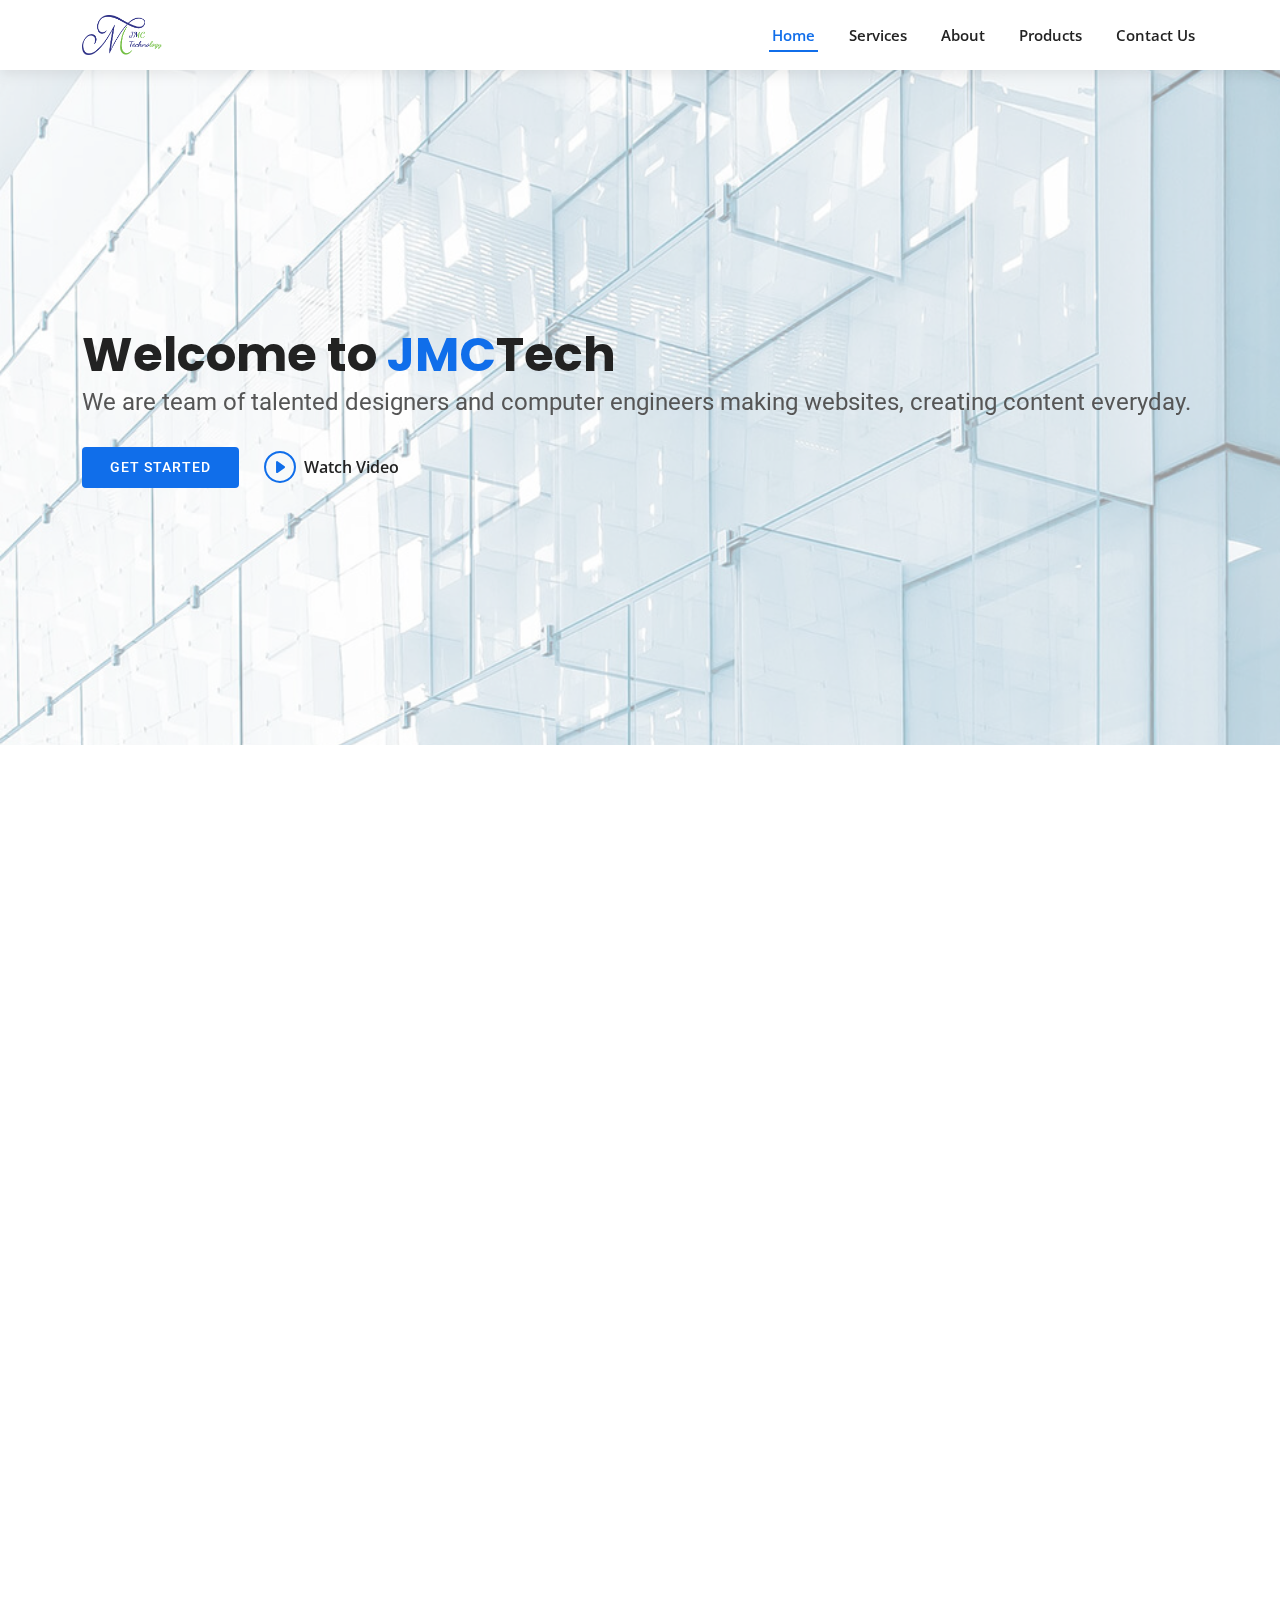
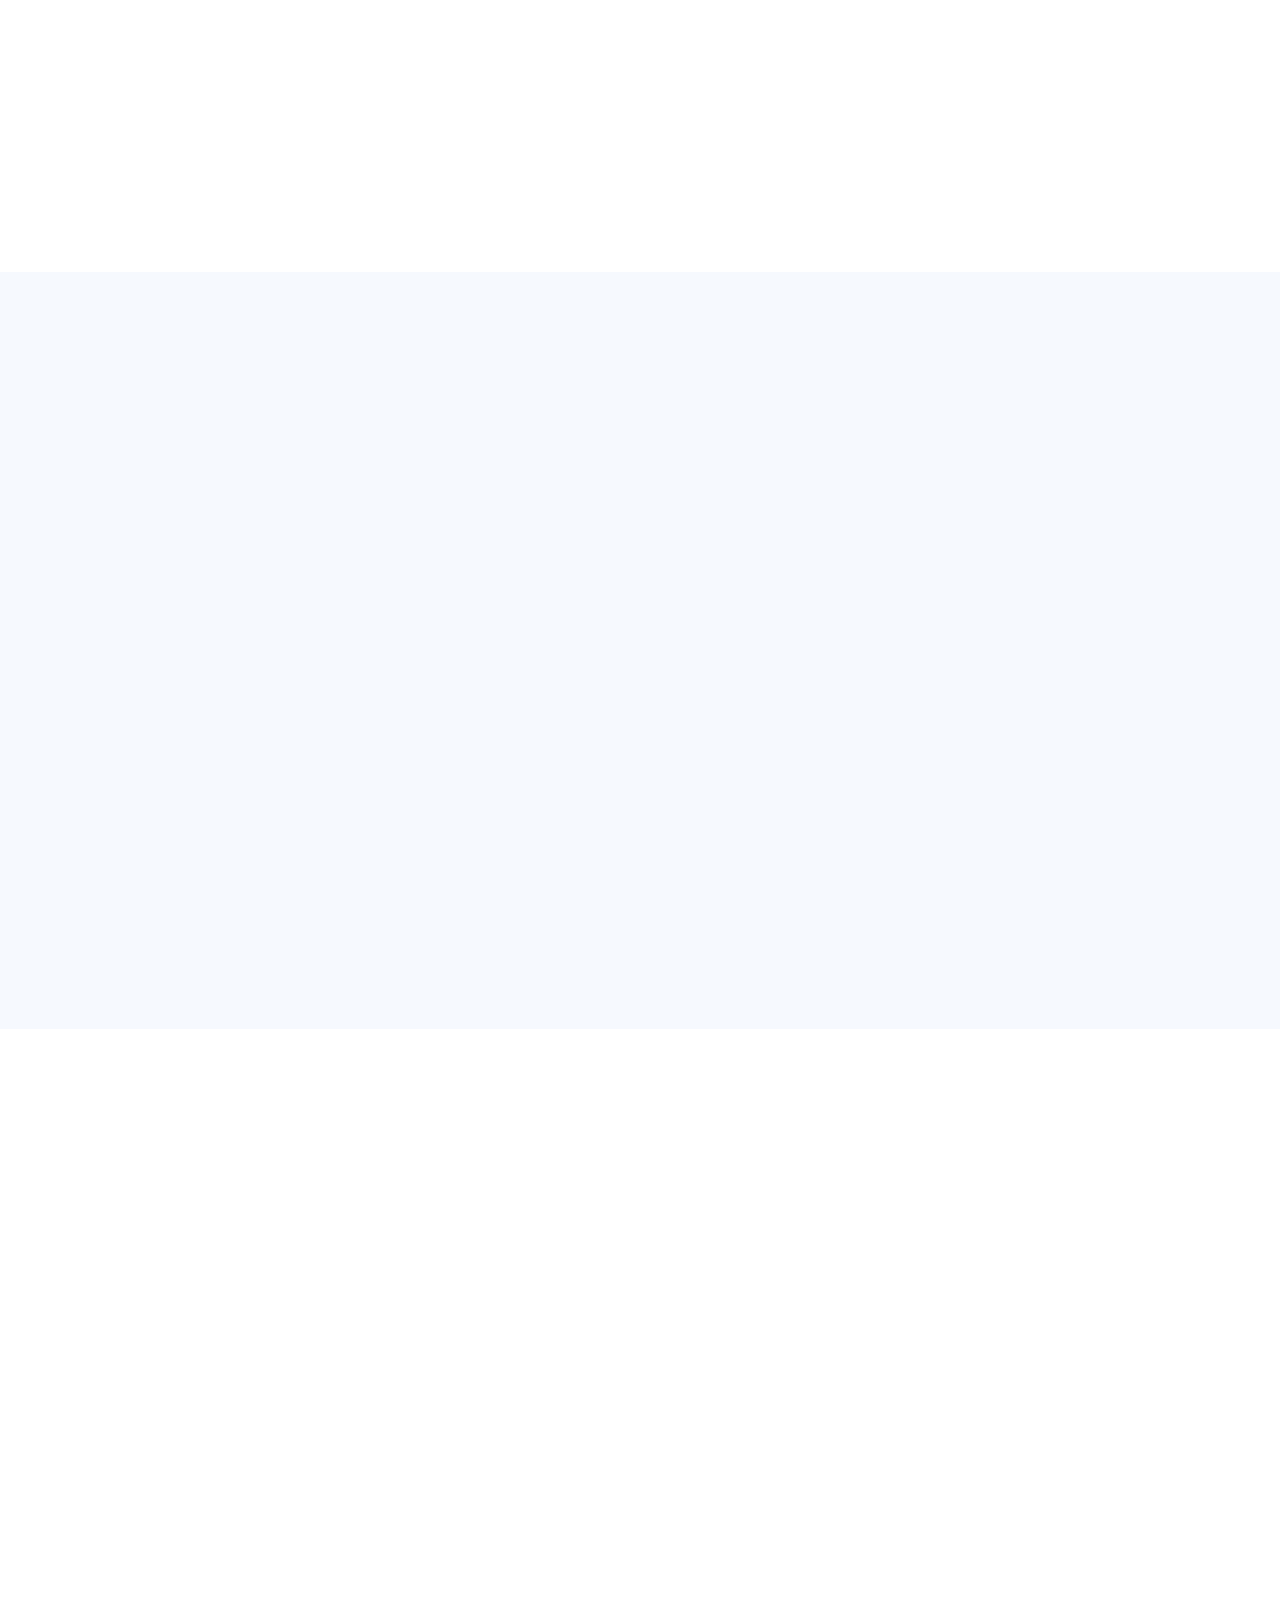
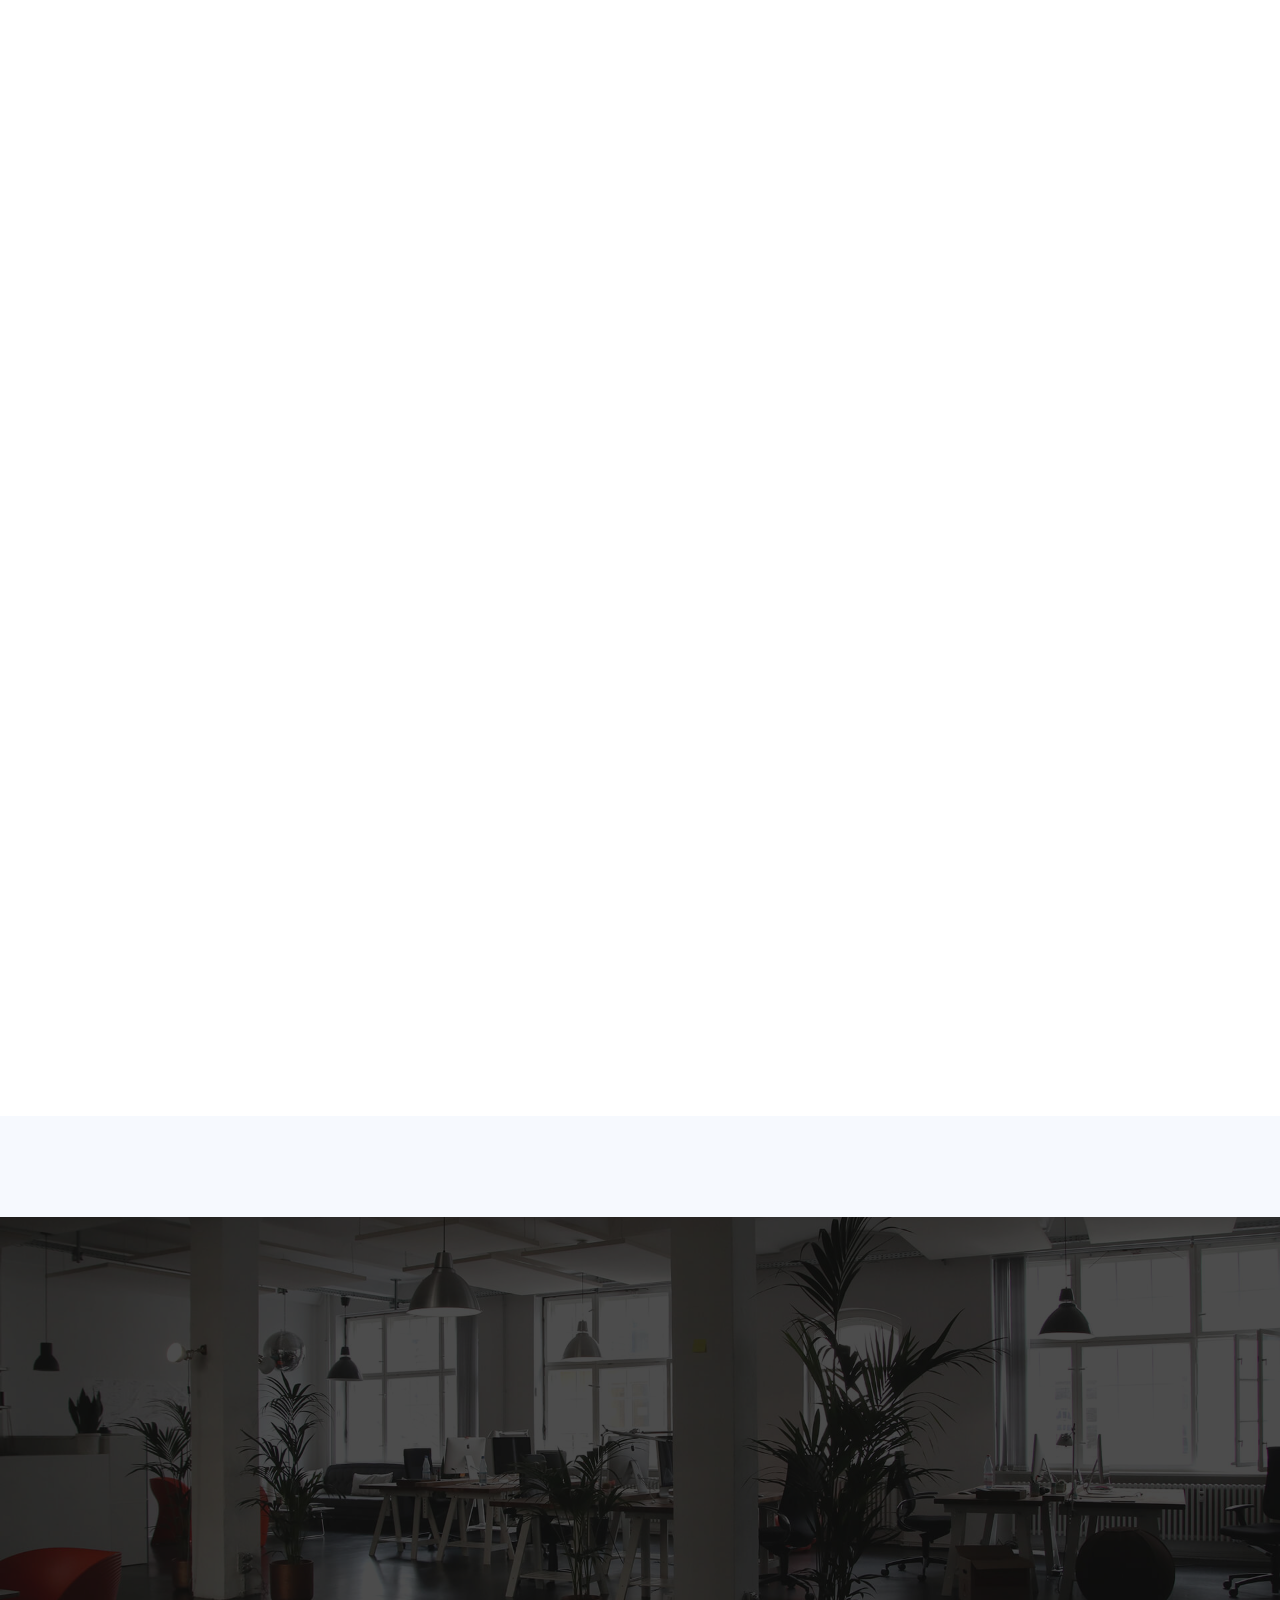
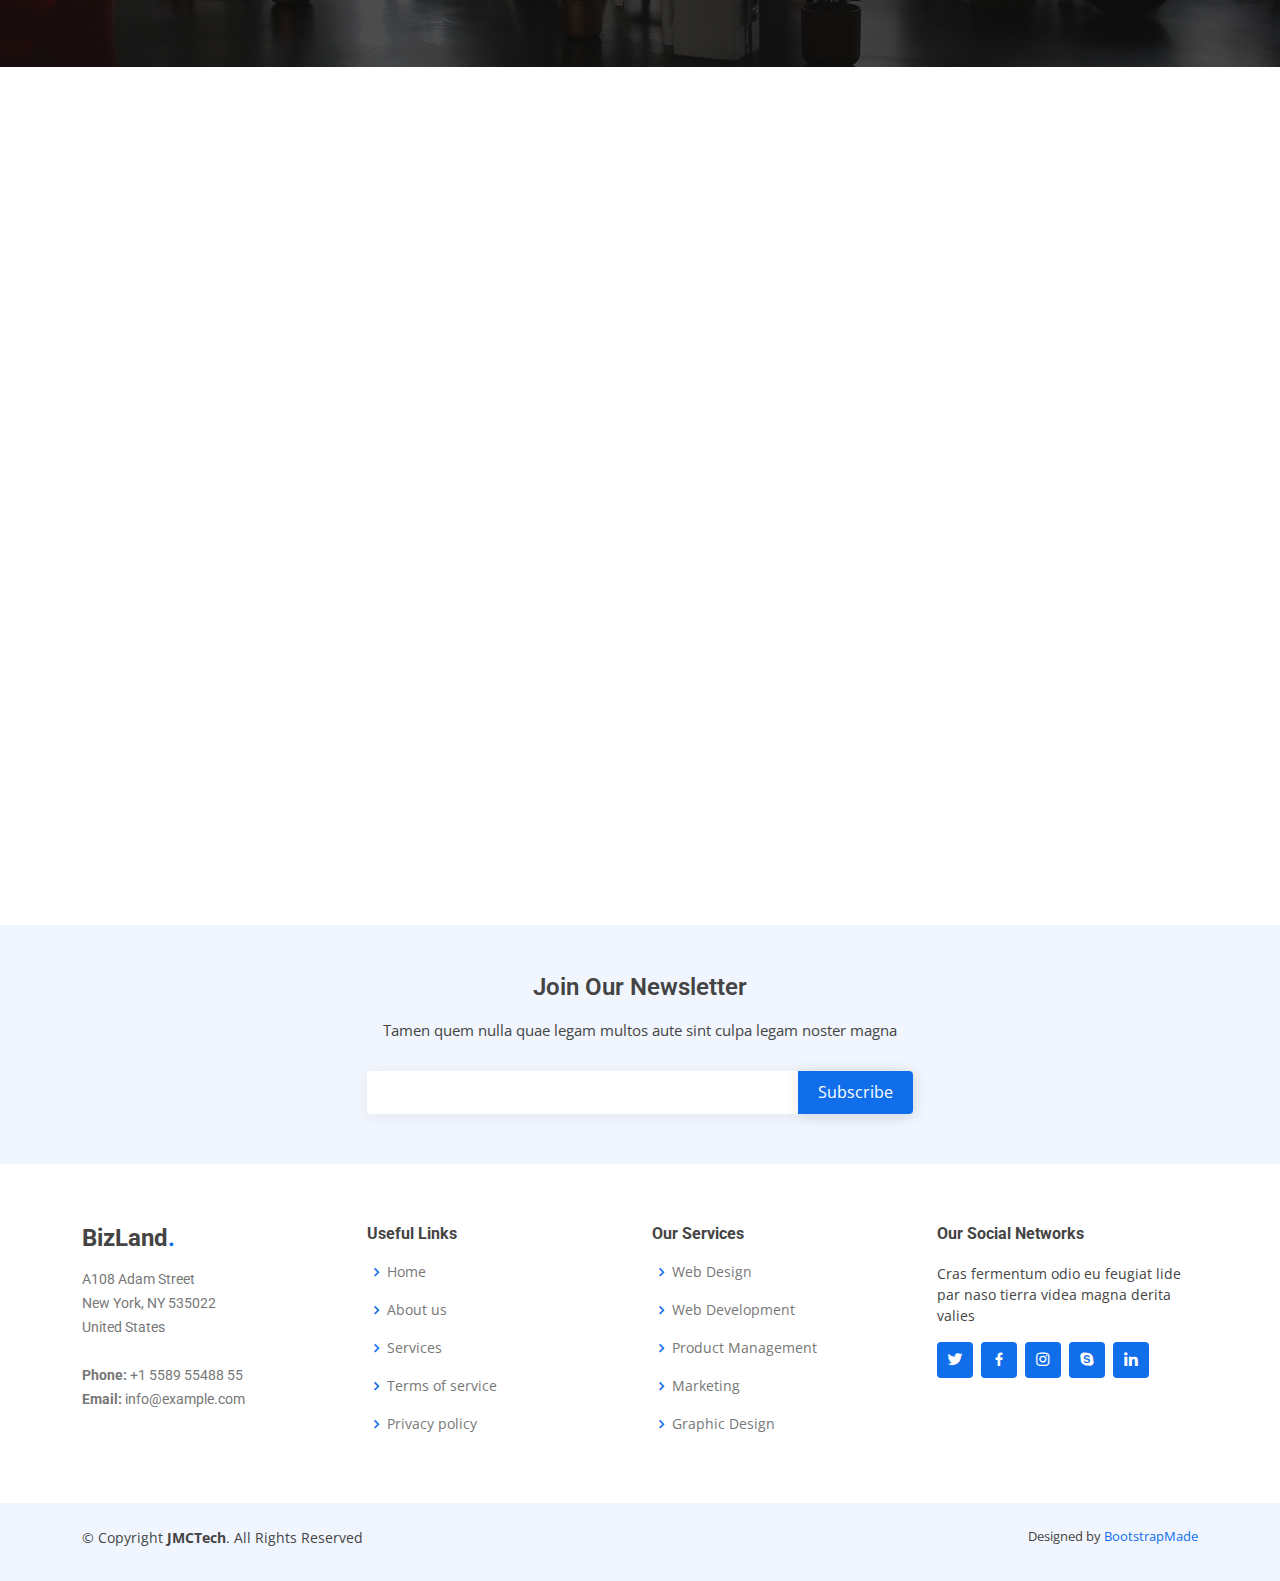
==== index.html @ 15f43266 "jmc" ====
<!DOCTYPE html>
<html lang="en">

<head>
  <meta charset="utf-8">
  <meta content="width=device-width, initial-scale=1.0" name="viewport">

  <title>JMC Technology</title>
  <meta content="" name="description">
  <meta content="" name="keywords">

  <!-- Favicons -->
  <link href="assets/img/favicon.png" rel="icon">
  <link href="assets/img/apple-touch-icon.png" rel="apple-touch-icon">

  <!-- Google Fonts -->
  <link href="https://fonts.googleapis.com/css?family=Open+Sans:300,300i,400,400i,600,600i,700,700i|Roboto:300,300i,400,400i,500,500i,600,600i,700,700i|Poppins:300,300i,400,400i,500,500i,600,600i,700,700i" rel="stylesheet">

  <!-- Vendor CSS Files -->
  <link href="assets/vendor/aos/aos.css" rel="stylesheet">
  <link href="assets/vendor/bootstrap/css/bootstrap.min.css" rel="stylesheet">
  <link href="assets/vendor/bootstrap-icons/bootstrap-icons.css" rel="stylesheet">
  <link href="assets/vendor/boxicons/css/boxicons.min.css" rel="stylesheet">
  <link href="assets/vendor/glightbox/css/glightbox.min.css" rel="stylesheet">
  <link href="assets/vendor/swiper/swiper-bundle.min.css" rel="stylesheet">

  <!-- Template Main CSS File -->
  <link href="assets/css/style.css" rel="stylesheet">

  <!-- =======================================================
  * Template Name: BizLand - v3.0.1
  * Template URL: https://bootstrapmade.com/bizland-bootstrap-business-template/
  * Author: BootstrapMade.com
  * License: https://bootstrapmade.com/license/
  ======================================================== -->
</head>

<body>

  

  <!-- ======= Header ======= -->
  <header id="header" class="d-flex align-items-center">
    <div class="container d-flex align-items-center justify-content-between">

      <h1 class="logo"><a href="index.html"><img src="JMC Technology.png" alt=""></a></h1>
      <!-- Uncomment below if you prefer to use an image logo -->
      <!-- <a href="index.html" class="logo"><img src="assets/img/logo.png" alt=""></a>-->

      <nav id="navbar" class="navbar">
        <ul>
          <li><a class="nav-link scrollto active" href="#hero">Home</a></li>
          <li><a class="nav-link scrollto" href="#services">Services</a></li>
          <li><a class="nav-link scrollto" href="#about">About</a></li>
          <li><a class="nav-link scrollto" href="#products">Products</a></li>
          <li><a class="nav-link scrollto" href="#contact">Contact Us</a></li>
        </ul>
        <i class="bi bi-list mobile-nav-toggle"></i>
      </nav><!-- .navbar -->

    </div>
  </header><!-- End Header -->

  <!-- ======= Hero Section ======= -->
  <section id="hero" class="d-flex align-items-center">
    <div class="container" data-aos="zoom-out" data-aos-delay="100">
      <h1>Welcome to <span>JMC</span>Tech</h1>
      <h2>We are team of talented designers and computer engineers making websites, creating content everyday.</h2>
      <div class="d-flex">
        <a href="#about" class="btn-get-started scrollto">Get Started</a>
        <a href="https://www.youtube.com/watch?v=jDDaplaOz7Q" class="glightbox btn-watch-video"><i class="bi bi-play-circle"></i><span>Watch Video</span></a>
      </div>
    </div>
  </section><!-- End Hero -->

  <main id="main">

    <section id="services" class="services">
      <div class="container" data-aos="fade-up">
        <div class="section-title">
          <h2>Services</h2>
          <h3>Check our <span>Services</span></h3>
          
        </div>

        <div class="row">
          <div data-bs-toggle="modal"  data-bs-target="#webdev" class=" col-lg-4 col-md-6 d-flex align-items-stretch" data-aos="zoom-in" data-aos-delay="100">
            <div class="icon-box">
              <div class="icon"><i class="bx bxl-dribbble"></i></div>
              <h4><a href=""> Web Development </a></h4>
              <p>A website can serve many needs. Whether to share emotions or sell products, a website can be useful...</p>
            </div>
          </div>

         
          
          <!-- Modal -->
         

          <div data-bs-toggle="modal" data-bs-target="#uiux"class="col-lg-4 col-md-6 d-flex align-items-stretch mt-4 mt-md-0" data-aos="zoom-in" data-aos-delay="200">
            <div class="icon-box">
              <div class="icon"><i class="bx bx-file"></i></div>
              <h4> UI/UX  </h4>
              <p> The "UI" in UI layout stands for "user interface." The interface is the graphical format of an application...</p>
            </div>
          </div>
           <!-- Modal -->


          <div data-bs-toggle="modal" data-bs-target="#contentcreation" class="col-lg-4 col-md-6 d-flex align-items-stretch mt-4 mt-lg-0" data-aos="zoom-in" data-aos-delay="300">
            <div class="icon-box">
              <div class="icon"><i class="bx bx-tachometer"></i></div>
              <h4>Content Creation</h4>
              <p> Material development is the procedure of recognizing a new subject you want to write about, deciding which create you desire the web content to take, formalizing your method (key phrase or otherwise), and afterward in fact producing it...</p>
            </div>
          </div>
           <!-- Modal -->
         

          <div data-bs-toggle="modal" data-bs-target="#possystem" class="col-lg-4 col-md-6 d-flex align-items-stretch mt-4" data-aos="zoom-in" data-aos-delay="100">
            <div class="icon-box">
              <div class="icon"><i class="bx bx-world"></i></div>
              <h4>  Pos System</h4>
              <p>   Factor of sale (POS), a crucial item of a point of acquisition, describes the area where a consumer executes the payment for items or services and also where sales tax obligations may come to be payable. It can be in a physical shop, where POS terminals...</p>
            </div>
          </div>
          

          <div data-bs-toggle="modal" data-bs-target="#digitalmarketing" class="col-lg-4 col-md-6 d-flex align-items-stretch mt-4" data-aos="zoom-in" data-aos-delay="200">
            <div class="icon-box">
              <div class="icon"><i class="bx bx-slideshow"></i></div>
              <h4> Digital Marketing</h4>
              <p>Quis consequatur saepe eligendi voluptatem consequatur dolor consequuntur</p>
            </div>
          </div>
         
          

          <div data-bs-toggle="modal" data-bs-target="#seo" class="col-lg-4 col-md-6 d-flex align-items-stretch mt-4" data-aos="zoom-in" data-aos-delay="300">
            <div class="icon-box">
              <div class="icon"><i class="bx bx-arch"></i></div>
              <h4>Web Design</h4>
              <p> A website can serve many needs. Whether to share emotions or sell products, a website can be useful...</p>
            </div>
          </div>

         

        </div>

      </div>
    </section><!-- End Services Section -->


    <!-- ======= About Section ======= -->
    <section id="about" class="about section-bg">

      <div class="container" data-aos="fade-up">

        <div class="section-title">
          <h2>About</h2>
          <h3>Find Out More <span>About Us</span></h3>
      
        </div>

        <div class="row">
          <div class="col-lg-6" data-aos="fade-right" data-aos-delay="100">
            <img src="assets/img/about.jpg" class="img-fluid" alt="">
          </div>
          <div class="col-lg-6 pt-4 pt-lg-0 content d-flex flex-column justify-content-center" data-aos="fade-up" data-aos-delay="100">
            <h3>Mission</h3>
            <p class="font-italic">
              To be the leader in IT sector globally. And Helps To make a great digital Bangladesh
            </p>
            <ul>
              <li>
                <i class="bx bx-store-alt"></i>
                <div>
                  <h5>Ullamco laboris nisi ut aliquip consequat</h5>
                  <p>Magni facilis facilis repellendus cum excepturi quaerat praesentium libre trade</p>
                </div>
              </li>
              <li>
                <i class="bx bx-images"></i>
                <div>
                  <h5>Magnam soluta odio exercitationem reprehenderi</h5>
                  <p>Quo totam dolorum at pariatur aut distinctio dolorum laudantium illo direna pasata redi</p>
                </div>
              </li>
            </ul>
            <p>
              Ullamco laboris nisi ut aliquip ex ea commodo consequat. Duis aute irure dolor in reprehenderit in voluptate
              velit esse cillum dolore eu fugiat nulla pariatur. Excepteur sint occaecat cupidatat non proident, sunt in
              culpa qui officia deserunt mollit anim id est laborum
            </p>
          </div>
        </div>

      </div>
    </section><!-- End About Section -->

    <!-- ======= Skills Section ======= -->


    <section id="products" class="services">
      <div class="container" data-aos="fade-up">
        <div class="section-title">
          <h2>Services</h2>
          <h3>Check our <span>Products</span></h3>
          
        </div>

        <div class="row">
          <div data-bs-toggle="modal"  data-bs-target="#webdev" class=" col-lg-4 col-md-6 d-flex align-items-stretch" data-aos="zoom-in" data-aos-delay="100">
            <div class="icon-box">
              <div class="icon"><i class="bx bxl-dribbble"></i></div>
              <h4><a href=""> Web Development </a></h4>
              <p>A website can serve many needs. Whether to share emotions or sell products, a website can be useful...</p>
            </div>
          </div>

         
          
          <!-- Modal -->
         

          <div data-bs-toggle="modal" data-bs-target="#uiux"class="col-lg-4 col-md-6 d-flex align-items-stretch mt-4 mt-md-0" data-aos="zoom-in" data-aos-delay="200">
            <div class="icon-box">
              <div class="icon"><i class="bx bx-file"></i></div>
              <h4> UI/UX  </h4>
              <p> The "UI" in UI layout stands for "user interface." The interface is the graphical format of an application...</p>
            </div>
          </div>
           <!-- Modal -->


          <div data-bs-toggle="modal" data-bs-target="#contentcreation" class="col-lg-4 col-md-6 d-flex align-items-stretch mt-4 mt-lg-0" data-aos="zoom-in" data-aos-delay="300">
            <div class="icon-box">
              <div class="icon"><i class="bx bx-tachometer"></i></div>
              <h4>Content Creation</h4>
              <p> Material development is the procedure of recognizing a new subject you want to write about, deciding which create you desire the web content to take, formalizing your method (key phrase or otherwise), and afterward in fact producing it...</p>
            </div>
          </div>
           <!-- Modal -->
         

          <div data-bs-toggle="modal" data-bs-target="#possystem" class="col-lg-4 col-md-6 d-flex align-items-stretch mt-4" data-aos="zoom-in" data-aos-delay="100">
            <div class="icon-box">
              <div class="icon"><i class="bx bx-world"></i></div>
              <h4>  Pos System</h4>
              <p>   Factor of sale (POS), a crucial item of a point of acquisition, describes the area where a consumer executes the payment for items or services and also where sales tax obligations may come to be payable. It can be in a physical shop, where POS terminals...</p>
            </div>
          </div>
          

          <div data-bs-toggle="modal" data-bs-target="#digitalmarketing" class="col-lg-4 col-md-6 d-flex align-items-stretch mt-4" data-aos="zoom-in" data-aos-delay="200">
            <div class="icon-box">
              <div class="icon"><i class="bx bx-slideshow"></i></div>
              <h4> Digital Marketing</h4>
              <p>Quis consequatur saepe eligendi voluptatem consequatur dolor consequuntur</p>
            </div>
          </div>
         
          

          <div data-bs-toggle="modal" data-bs-target="#seo" class="col-lg-4 col-md-6 d-flex align-items-stretch mt-4" data-aos="zoom-in" data-aos-delay="300">
            <div class="icon-box">
              <div class="icon"><i class="bx bx-arch"></i></div>
              <h4>Web Design</h4>
              <p> A website can serve many needs. Whether to share emotions or sell products, a website can be useful...</p>
            </div>
          </div>

         

        </div>

      </div>
    </section><!-- End Services Section -->
    <section id="skills" class="skills">
      <div class="container" data-aos="fade-up">

        <div class="row skills-content">

          <div class="col-lg-6">
           
            <div class="progress">
              <span class="skill">Web Development  <i class="val">100%</i></span>
              <div class="progress-bar-wrap">
                <div class="progress-bar" role="progressbar" aria-valuenow="100" aria-valuemin="0" aria-valuemax="100"></div>
              </div>
            </div>

            <div class="progress">
              <span class="skill">UI/UX <i class="val">90%</i></span>
              <div class="progress-bar-wrap">
                <div class="progress-bar" role="progressbar" aria-valuenow="90" aria-valuemin="0" aria-valuemax="100"></div>
              </div>
            </div>

            <div class="progress">
              <span class="skill">Content Creation <i class="val">75%</i></span>
              <div class="progress-bar-wrap">
                <div class="progress-bar" role="progressbar" aria-valuenow="75" aria-valuemin="0" aria-valuemax="100"></div>
              </div>
            </div>

          </div>

          <div class="col-lg-6">

            <div class="progress">
              <span class="skill">Pos System <i class="val">80%</i></span>
              <div class="progress-bar-wrap">
                <div class="progress-bar" role="progressbar" aria-valuenow="80" aria-valuemin="0" aria-valuemax="100"></div>
              </div>
            </div>

            <div class="progress">
              <span class="skill">Digital Marketing<i class="val">90%</i></span>
              <div class="progress-bar-wrap">
                <div class="progress-bar" role="progressbar" aria-valuenow="90" aria-valuemin="0" aria-valuemax="100"></div>
              </div>
            </div>

            <div class="progress">
              <span class="skill">Web Design <i class="val">82%</i></span>
              <div class="progress-bar-wrap">
                <div class="progress-bar" role="progressbar" aria-valuenow="82" aria-valuemin="0" aria-valuemax="100"></div>
              </div>
            </div>

          </div>

        </div>

      </div>
    </section><!-- End Skills Section -->

    <!-- ======= Counts Section ======= -->
    <section id="counts" class="counts">
      <div class="container" data-aos="fade-up">

        <div class="row">

          <div class="col-lg-3 col-md-6">
            <div class="count-box">
              <i class="bi bi-emoji-smile"></i>
              <span data-purecounter-start="0" data-purecounter-end="232" data-purecounter-duration="1" class="purecounter"></span>
              <p>Happy Clients</p>
            </div>
          </div>

          <div class="col-lg-3 col-md-6 mt-5 mt-md-0">
            <div class="count-box">
              <i class="bi bi-journal-richtext"></i>
              <span data-purecounter-start="0" data-purecounter-end="521" data-purecounter-duration="1" class="purecounter"></span>
              <p>Projects</p>
            </div>
          </div>

          <div class="col-lg-3 col-md-6 mt-5 mt-lg-0">
            <div class="count-box">
              <i class="bi bi-headset"></i>
              <span data-purecounter-start="0" data-purecounter-end="1463" data-purecounter-duration="1" class="purecounter"></span>
              <p>Hours Of Support</p>
            </div>
          </div>

          <div class="col-lg-3 col-md-6 mt-5 mt-lg-0">
            <div class="count-box">
              <i class="bi bi-people"></i>
              <span data-purecounter-start="0" data-purecounter-end="15" data-purecounter-duration="1" class="purecounter"></span>
              <p>Hard Workers</p>
            </div>
          </div>

        </div>

      </div>
    </section><!-- End Counts Section -->

    <!-- ======= Clients Section ======= -->
    <section id="clients" class="clients section-bg">
      <div class="container" data-aos="zoom-in">

        <div class="row">

          <div class="col-lg-2 col-md-4 col-6 d-flex align-items-center justify-content-center">
            <img src="assets/img/clients/client-1.png" class="img-fluid" alt="">
          </div>

          <div class="col-lg-2 col-md-4 col-6 d-flex align-items-center justify-content-center">
            <img src="assets/img/clients/client-2.png" class="img-fluid" alt="">
          </div>

          <div class="col-lg-2 col-md-4 col-6 d-flex align-items-center justify-content-center">
            <img src="assets/img/clients/client-3.png" class="img-fluid" alt="">
          </div>

          <div class="col-lg-2 col-md-4 col-6 d-flex align-items-center justify-content-center">
            <img src="assets/img/clients/client-4.png" class="img-fluid" alt="">
          </div>

          <div class="col-lg-2 col-md-4 col-6 d-flex align-items-center justify-content-center">
            <img src="assets/img/clients/client-5.png" class="img-fluid" alt="">
          </div>

          <div class="col-lg-2 col-md-4 col-6 d-flex align-items-center justify-content-center">
            <img src="assets/img/clients/client-6.png" class="img-fluid" alt="">
          </div>

        </div>

      </div>
    </section><!-- End Clients Section -->

    <!-- ======= Services Section ======= -->


    <!-- ======= Testimonials Section ======= -->
    <section id="testimonials" class="testimonials">
      <div class="container" data-aos="zoom-in">

        <div class="testimonials-slider swiper-container" data-aos="fade-up" data-aos-delay="100">
          <div class="swiper-wrapper">

            <div class="swiper-slide">
              <div class="testimonial-item">
                <img src="assets/img/testimonials/testimonials-1.jpg" class="testimonial-img" alt="">
                <h3>Saul Goodman</h3>
                <h4>Ceo &amp; Founder</h4>
                <p>
                  <i class="bx bxs-quote-alt-left quote-icon-left"></i>
                  Proin iaculis purus consequat sem cure digni ssim donec porttitora entum suscipit rhoncus. Accusantium quam, ultricies eget id, aliquam eget nibh et. Maecen aliquam, risus at semper.
                  <i class="bx bxs-quote-alt-right quote-icon-right"></i>
                </p>
              </div>
            </div><!-- End testimonial item -->

            <div class="swiper-slide">
              <div class="testimonial-item">
                <img src="assets/img/testimonials/testimonials-2.jpg" class="testimonial-img" alt="">
                <h3>Sara Wilsson</h3>
                <h4>Designer</h4>
                <p>
                  <i class="bx bxs-quote-alt-left quote-icon-left"></i>
                  Export tempor illum tamen malis malis eram quae irure esse labore quem cillum quid cillum eram malis quorum velit fore eram velit sunt aliqua noster fugiat irure amet legam anim culpa.
                  <i class="bx bxs-quote-alt-right quote-icon-right"></i>
                </p>
              </div>
            </div><!-- End testimonial item -->

            <div class="swiper-slide">
              <div class="testimonial-item">
                <img src="assets/img/testimonials/testimonials-3.jpg" class="testimonial-img" alt="">
                <h3>Jena Karlis</h3>
                <h4>Store Owner</h4>
                <p>
                  <i class="bx bxs-quote-alt-left quote-icon-left"></i>
                  Enim nisi quem export duis labore cillum quae magna enim sint quorum nulla quem veniam duis minim tempor labore quem eram duis noster aute amet eram fore quis sint minim.
                  <i class="bx bxs-quote-alt-right quote-icon-right"></i>
                </p>
              </div>
            </div><!-- End testimonial item -->

            <div class="swiper-slide">
              <div class="testimonial-item">
                <img src="assets/img/testimonials/testimonials-4.jpg" class="testimonial-img" alt="">
                <h3>Matt Brandon</h3>
                <h4>Freelancer</h4>
                <p>
                  <i class="bx bxs-quote-alt-left quote-icon-left"></i>
                  Fugiat enim eram quae cillum dolore dolor amet nulla culpa multos export minim fugiat minim velit minim dolor enim duis veniam ipsum anim magna sunt elit fore quem dolore labore illum veniam.
                  <i class="bx bxs-quote-alt-right quote-icon-right"></i>
                </p>
              </div>
            </div><!-- End testimonial item -->

            <div class="swiper-slide">
              <div class="testimonial-item">
                <img src="assets/img/testimonials/testimonials-5.jpg" class="testimonial-img" alt="">
                <h3>John Larson</h3>
                <h4>Entrepreneur</h4>
                <p>
                  <i class="bx bxs-quote-alt-left quote-icon-left"></i>
                  Quis quorum aliqua sint quem legam fore sunt eram irure aliqua veniam tempor noster veniam enim culpa labore duis sunt culpa nulla illum cillum fugiat legam esse veniam culpa fore nisi cillum quid.
                  <i class="bx bxs-quote-alt-right quote-icon-right"></i>
                </p>
              </div>
            </div><!-- End testimonial item -->

          </div>
          <div class="swiper-pagination"></div>
        </div>

      </div>
    </section><!-- End Testimonials Section -->
<!-- ======= Contact Section ======= -->
    <section id="contact" class="contact">
      <div class="container" data-aos="fade-up">

        <div class="section-title">
          <h2>Contact</h2>
          <h3><span>Contact Us</span></h3>
          <p>Feel free to contact us when required by using the form below.</p>
        </div>

        <div class="row" data-aos="fade-up" data-aos-delay="100">
          <div class="col-lg-6">
            <div class="info-box mb-4">
              <i class="bx bx-map"></i>
              <h3>Our Address</h3>
              <p>A108 Adam Street, New York, NY 535022</p>
            </div>
          </div>

          <div class="col-lg-3 col-md-6">
            <div class="info-box  mb-4">
              <i class="bx bx-envelope"></i>
              <h3>Email Us</h3>
              <p>contact@example.com</p>
            </div>
          </div>

          <div class="col-lg-3 col-md-6">
            <div class="info-box  mb-4">
              <i class="bx bx-phone-call"></i>
              <h3>Call Us</h3>
              <p>+1 5589 55488 55</p>
            </div>
          </div>

        </div>

        <div class="row" data-aos="fade-up" data-aos-delay="100">

          <div class="col-lg-6 ">
            <iframe class="mb-4 mb-lg-0" src="https://www.google.com/maps/embed?pb=!1m14!1m8!1m3!1d12097.433213460943!2d-74.0062269!3d40.7101282!3m2!1i1024!2i768!4f13.1!3m3!1m2!1s0x0%3A0xb89d1fe6bc499443!2sDowntown+Conference+Center!5e0!3m2!1smk!2sbg!4v1539943755621" frameborder="0" style="border:0; width: 100%; height: 384px;" allowfullscreen></iframe>
          </div>

          <div class="col-lg-6">
            <form action="forms/contact.php" method="post" role="form" class="php-email-form">
              <div class="row">
                <div class="col form-group">
                  <input type="text" name="name" class="form-control" id="name" placeholder="Your Name" required>
                </div>
                <div class="col form-group">
                  <input type="email" class="form-control" name="email" id="email" placeholder="Your Email" required>
                </div>
              </div>
              <div class="form-group">
                <input type="text" class="form-control" name="subject" id="subject" placeholder="Subject" required>
              </div>
              <div class="form-group">
                <textarea class="form-control" name="message" rows="5" placeholder="Message" required></textarea>
              </div>
              <div class="my-3">
                <div class="loading">Loading</div>
                <div class="error-message"></div>
                <div class="sent-message">Your message has been sent. Thank you!</div>
              </div>
              <div class="text-center"><button type="submit">Send Message</button></div>
            </form>
          </div>

        </div>

      </div>
    </section><!-- End Contact Section -->

  </main><!-- End #main -->
  <div class="modal" id="webdev" tabindex="-1" aria-labelledby="exampleModalLabel" aria-hidden="true">
    <div class="modal-dialog">
      <div class="modal-content">
        <div class="modal-header">
          <h5 class="modal-title" id="exampleModalLabel">Web Development</h5>
          <button type="button" class="btn-close" data-bs-dismiss="modal" aria-label="Close"></button>
        </div>
        <div class="modal-body">
          A website can serve many needs. Whether to share emotions or sell products, a website can be useful. There are many folks who want their own site but don't understand how to design it. This article will help you to understand the process.
Keep your page sizes to a minimum. Not all people using the Internet have a fast connection, and loading times can make visitors lose interest. If the wait is too long, your visitors may give up and leave
Use a style sheet to stay consistent. There is almost nothing more disconcerting than being sent to a page that looks at nothing like the site you were just looking at, even if it is concerning the same subject. Style sheets help with saving your formatting, so each page looks similar to the rest
Test your site to see if the major translation services work properly when translating your site. Some sites receive many international visitors, and these visitors sometimes use services like BabelFish and Google Translate to translate the text to their language. Certain web design problems, especially poor server side code, can break these services.
Incorporate a site map into your website. Site maps serve several purposes. First, they make navigation throughout your site much easier for visitors. Second, the major search engines can utilize it to index your entire site. This means your search engine optimization improves, and your website receives more exposure, giving you more profit-earning potential.
To help your website visitors find their way home on your site, always include a link to your homepage on each page of your site. Having a home page link that is visible allows your reader to easily make their way back to starting point. If you do not have a home page link then your visitors might get frustrated and leave your site altogether.
A website is essential if you plan on moving your business forward. There are many things that a site can do. If you want to design a site for yourself, use the helpful tips shared here.

        </div>
    
      </div>
    </div>
  </div>

  <div class="modal" id="seo" tabindex="-1" aria-labelledby="exampleModalLabel" aria-hidden="true">
    <div class="modal-dialog">
      <div class="modal-content">
        <div class="modal-header">
          <h5 class="modal-title" id="exampleModalLabel">Web Design</h5>
          <button type="button" class="btn-close" data-bs-dismiss="modal" aria-label="Close"></button>
        </div>
        <div class="modal-body">
          A website can serve many needs. Whether to share emotions or sell products, a website can be useful. There are many folks who want their own site but don't understand how to design it. This article will help you to understand the process.
Keep your page sizes to a minimum. Not all people using the Internet have a fast connection, and loading times can make visitors lose interest. If the wait is too long, your visitors may give up and leave
Use a style sheet to stay consistent. There is almost nothing more disconcerting than being sent to a page that looks at nothing like the site you were just looking at, even if it is concerning the same subject. Style sheets help with saving your formatting, so each page looks similar to the rest
Test your site to see if the major translation services work properly when translating your site. Some sites receive many international visitors, and these visitors sometimes use services like BabelFish and Google Translate to translate the text to their language. Certain web design problems, especially poor server side code, can break these services.
Incorporate a site map into your website. Site maps serve several purposes. First, they make navigation throughout your site much easier for visitors. Second, the major search engines can utilize it to index your entire site. This means your search engine optimization improves, and your website receives more exposure, giving you more profit-earning potential.
To help your website visitors find their way home on your site, always include a link to your homepage on each page of your site. Having a home page link that is visible allows your reader to easily make their way back to starting point. If you do not have a home page link then your visitors might get frustrated and leave your site altogether.
A website is essential if you plan on moving your business forward. There are many things that a site can do. If you want to design a site for yourself, use the helpful tips shared here.

        </div>
    
      </div>
    </div>
  </div>

  <div class="modal" id="digitalmarketing" tabindex="-1" aria-labelledby="exampleModalLabel" aria-hidden="true">
    <div class="modal-dialog">
      <div class="modal-content">
        <div class="modal-header">
          <h5 class="modal-title" id="exampleModalLabel">Digital Marketing</h5>
          <button type="button" class="btn-close" data-bs-dismiss="modal" aria-label="Close"></button>
        </div>
        <div class="modal-body">
          Internet marketing is a critical part of doing business today, so every business owner should know something about it. As you read this article, you will discover Internet marketing basics as well as what you need to know to develop strategies of your own.

          A link that shows up on all of your site's pages is called a site-wide link. Often times these will be found at the bottom of pages, and contain links such as a contact us link. If you want to guide your customers to a certain page, these sorts of links are useful. They also help visitors to navigate your site with ease.
          
          Meta Tags are an essential part of HTML code. Visitors don't see your meta tags; but search engines do and will use them to figure out what your website it about. The first meta tags that you make are the most important ones. Your tags should accurately describe the content that can be found on your site. You want to be sure to use enough meta tags, but you do not want to overdo it. Do some research on keywords to find out which ones are popular among your target audience in connection to your products or services.
          
          It is important to incorporate keywords and H tags in your website. Use H tags in article titles and short paragraphs to highlight important keywords. The text will be more visible by altering the look of the font and associated color. If you use H tags properly, it'll be much easier for search engines to browse your site and get the information they need.
          
          It is important to come up with promotional ideas that no one else has thought of. Although it is okay to use reliable SEO techniques, switching things up could help increase sales. It is difficult to predict whether a video will become the next big thing online. If you do it correctly, you can start a serious buzz about your product. These "viral" episodes normally do not last long, but you can benefit from them when they do occur. Since videos going viral is unpredictable, it's best to always keep producing new content. Post your material as often as you can to YouTube and other social media sites. Study the attributes of other videos that have millions of views, and see what they have in common.
          
          This article only focuses on a minuscule amount of the internet marketing tactics that exist today. As you integrate these ideas into your marketing strategy, add additional ideas to the mix as you encounter them.
          

        </div>
    
      </div>
    </div>
  </div>
  <div class="modal" id="possystem" tabindex="-1" aria-labelledby="exampleModalLabel" aria-hidden="true">
    <div class="modal-dialog">
      <div class="modal-content">
        <div class="modal-header">
          <h5 class="modal-title" id="exampleModalLabel">Pos System</h5>
          <button type="button" class="btn-close" data-bs-dismiss="modal" aria-label="Close"></button>
        </div>
        <div class="modal-body">
          Factor of sale (POS), a crucial item of a point of acquisition, describes the area where a consumer executes the payment for items or services and also where sales tax obligations may come to be payable. It can be in a physical shop, where POS terminals as well as systems are used to process card settlements or a virtual sales factor such as a computer or mobile digital gadget.
          Factors of sale (POSs) are an important focus for marketing professionals because consumers tend to make getting choices on high-margin product and services at these calculated locations. Typically, organizations set up POSs near shop leaves to boost the price of impulse acquisitions as consumers leave. However, varying POS locations can provide sellers much more chances to micro-market specific item groups and also affect consumers at earlier points in the sales channel.
          Digital POS software application systems simplify retail operations by automating the purchase procedure and tracking important sales data. Standard systems consist of an electronic cash register as well as software program to coordinate data accumulated from day-to-day acquisitions. Merchants can increase performance by installing a network of data-capture gadgets, including card viewers and barcode scanners.
          <li>A point of sale (POS) is a place where a client executes the repayment for items or services and also where sales taxes might end up being payable.</li>
<li>A POS deal might happen in person or online, with receipts produced either in print or electronically. Cloud-based POS systems are coming to be progressively popular among merchants.</li>
<li>POS systems are significantly interactive, specifically in the hospitality industry, and also permit clients to place orders as well as bookings as well as pay costs electronically.</li>   </div>
    
      </div>
    </div>
  </div>

  <div class="modal" id="contentcreation" tabindex="-1" aria-labelledby="exampleModalLabel" aria-hidden="true">
    <div class="modal-dialog">
      <div class="modal-content">
        <div class="modal-header">
          <h5 class="modal-title" id="exampleModalLabel">Content Creation</h5>
          <button type="button" class="btn-close" data-bs-dismiss="modal" aria-label="Close"></button>
        </div>
        <div class="modal-body">
        
          Material development is the procedure of recognizing a new subject you want to write about, deciding which create you desire the web content to take, formalizing your method (key phrase or otherwise), and afterward in fact producing it.
          In addition, many content production processes entail complete rounds of edits with other stakeholders before the web content awaits publishing.
          Because material can take numerous kinds-- article, video clip, book, Tweet, infographic, ad, among others-- the content creation process is nuanced as well as not always as straightforward as it could appear. However doing it well can genuinely affect your company. Actually, current research study shows that producing top quality instructional material makes clients 131% most likely to buy from your company.
          Developing fantastic content starts with a reputable procedure. We'll stroll you through the web content production procedure throughout, and also demonstrate just how creating fantastic material can assist your audiences and consumers discover services and also response to their issues. 
          
      </div>
    
      </div>
    </div>
  </div>          
   <div class="modal" id="uiux" tabindex="-1" aria-labelledby="exampleModalLabel" aria-hidden="true">
    <div class="modal-dialog">
      <div class="modal-content">
        <div class="modal-header">
          <h5 class="modal-title" id="exampleModalLabel">UI/UX </h5>
          <button type="button" class="btn-close" data-bs-dismiss="modal" aria-label="Close"></button>
        </div>
        <div class="modal-body">
          The "UI" in UI layout stands for "user interface." The interface is the graphical format of an application. It consists of the switches customers click, the text they read, the images, sliders, message access areas, and all the rest of the products the user engages with. This includes display layout, shifts, user interface animations, and every single micro-interaction. Any type of sort of aesthetic component, interaction, or animation should all be developed. This work is up to UI developers. They choose what the application is going to resemble. They have to choose color schemes and button forms-- the width of lines and also the typefaces utilized for message. UI developers develop the look and feel of an application's user interface. UI designers are visuals developers. They're concerned with aesthetic appeals. It depends on them to make sure the application's interface is attractive, visually-stimulating and also themed appropriately to match the function and/or individuality of the application. And also they need to see to it every single aesthetic aspect really feels united, both cosmetically, as well as in function.
          "UX" represents "user experience." A user's experience of the application is established by exactly how they connect with it. Is the experience smooth and intuitive or confusing and also confusing? Does navigating the application feel rational or does it really feel approximate? Does interacting with the application provide people the sense that they're efficiently completing the jobs they lay out to accomplish or does it seem like a struggle? User experience is figured out by how very easy or difficult it is to connect with the user interface aspects that the UI developers have created. So UX developers are additionally interested in an application's interface, as well as this is why individuals get confused about the difference between the two. But whereas UI designers are entrusted with determining just how the user interface will look, UX developers are in charge of figuring out just how the user interface operates. They figure out the framework of the user interface and the functionality. Exactly how it's organized and also how all the parts connect to one another. In short, they create just how the interface works. If it functions well as well as really feels smooth, the individual will certainly have an excellent experience. But if navigation is made complex or unintuitive, then a poor customer experience is likely. UX designers function to avoid the second situation. Designing in a vacuum cleaner results in less than suitable outcomes. There's additionally a particular quantity of iterative evaluation involved in UX design. UX developers will certainly produce wireframe making of their user interface interactions and get user feedback. They'll incorporate this right into their designs. It is essential for UX developers to have an alternative understanding of how customers prefer to engage with their applications.
        </div>
    
      </div>
    </div>
  </div>
  <!-- ======= Footer ======= -->
  <footer id="footer">

    <div class="footer-newsletter">
      <div class="container">
        <div class="row justify-content-center">
          <div class="col-lg-6">
            <h4>Join Our Newsletter</h4>
            <p>Tamen quem nulla quae legam multos aute sint culpa legam noster magna</p>
            <form action="" method="post">
              <input type="email" name="email"><input type="submit" value="Subscribe">
            </form>
          </div>
        </div>
      </div>
    </div>

    <div class="footer-top">
      <div class="container">
        <div class="row">

          <div class="col-lg-3 col-md-6 footer-contact">
            <h3>BizLand<span>.</span></h3>
            <p>
              A108 Adam Street <br>
              New York, NY 535022<br>
              United States <br><br>
              <strong>Phone:</strong> +1 5589 55488 55<br>
              <strong>Email:</strong> info@example.com<br>
            </p>
          </div>

          <div class="col-lg-3 col-md-6 footer-links">
            <h4>Useful Links</h4>
            <ul>
              <li><i class="bx bx-chevron-right"></i> <a href="#">Home</a></li>
              <li><i class="bx bx-chevron-right"></i> <a href="#">About us</a></li>
              <li><i class="bx bx-chevron-right"></i> <a href="#">Services</a></li>
              <li><i class="bx bx-chevron-right"></i> <a href="#">Terms of service</a></li>
              <li><i class="bx bx-chevron-right"></i> <a href="#">Privacy policy</a></li>
            </ul>
          </div>

          <div class="col-lg-3 col-md-6 footer-links">
            <h4>Our Services</h4>
            <ul>
              <li><i class="bx bx-chevron-right"></i> <a href="#">Web Design</a></li>
              <li><i class="bx bx-chevron-right"></i> <a href="#">Web Development</a></li>
              <li><i class="bx bx-chevron-right"></i> <a href="#">Product Management</a></li>
              <li><i class="bx bx-chevron-right"></i> <a href="#">Marketing</a></li>
              <li><i class="bx bx-chevron-right"></i> <a href="#">Graphic Design</a></li>
            </ul>
          </div>

          <div class="col-lg-3 col-md-6 footer-links">
            <h4>Our Social Networks</h4>
            <p>Cras fermentum odio eu feugiat lide par naso tierra videa magna derita valies</p>
            <div class="social-links mt-3">
              <a href="#" class="twitter"><i class="bx bxl-twitter"></i></a>
              <a href="#" class="facebook"><i class="bx bxl-facebook"></i></a>
              <a href="#" class="instagram"><i class="bx bxl-instagram"></i></a>
              <a href="#" class="google-plus"><i class="bx bxl-skype"></i></a>
              <a href="#" class="linkedin"><i class="bx bxl-linkedin"></i></a>
            </div>
          </div>

        </div>
      </div>
    </div>

    <div class="container py-4">
      <div class="copyright">
        &copy; Copyright <strong><span>JMC</span>Tech</strong>. All Rights Reserved
      </div>
      <div class="credits">
        <!-- All the links in the footer should remain intact. -->
        <!-- You can delete the links only if you purchased the pro version. -->
        <!-- Licensing information: https://bootstrapmade.com/license/ -->
        <!-- Purchase the pro version with working PHP/AJAX contact form: https://bootstrapmade.com/bizland-bootstrap-business-template/ -->
        Designed by <a href="https://bootstrapmade.com/">BootstrapMade</a>
      </div>
    </div>
  </footer><!-- End Footer -->

  <div id="preloader"></div>
  <a href="#" class="back-to-top d-flex align-items-center justify-content-center"><i class="bi bi-arrow-up-short"></i></a>

  <!-- Vendor JS Files -->
  <script src="assets/vendor/aos/aos.js"></script>
  <script src="assets/vendor/bootstrap/js/bootstrap.bundle.min.js"></script>
  <script src="assets/vendor/glightbox/js/glightbox.min.js"></script>
  <script src="assets/vendor/isotope-layout/isotope.pkgd.min.js"></script>
  <script src="assets/vendor/php-email-form/validate.js"></script>
  <script src="assets/vendor/purecounter/purecounter.js"></script>
  <script src="assets/vendor/swiper/swiper-bundle.min.js"></script>
  <script src="assets/vendor/waypoints/noframework.waypoints.js"></script>

  <!-- Template Main JS File -->
  <script src="assets/js/main.js"></script>

</body>

</html>
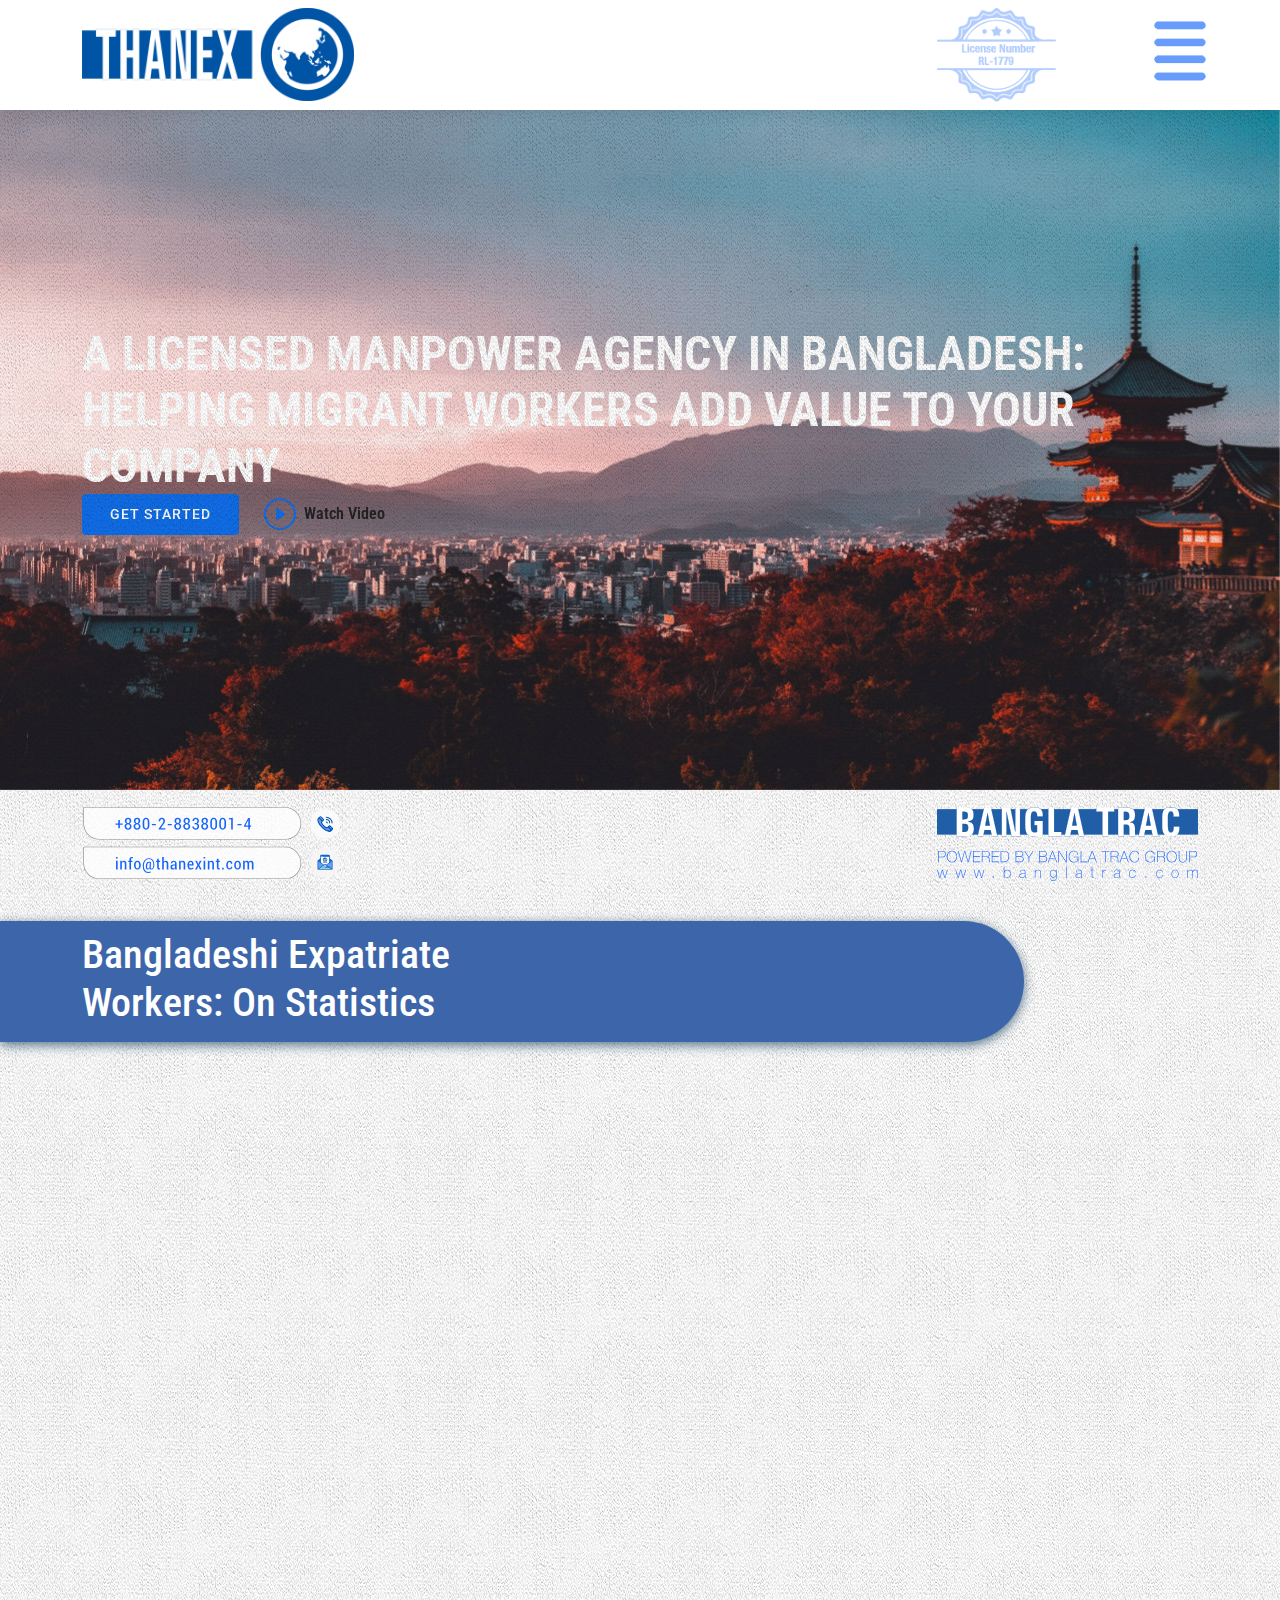
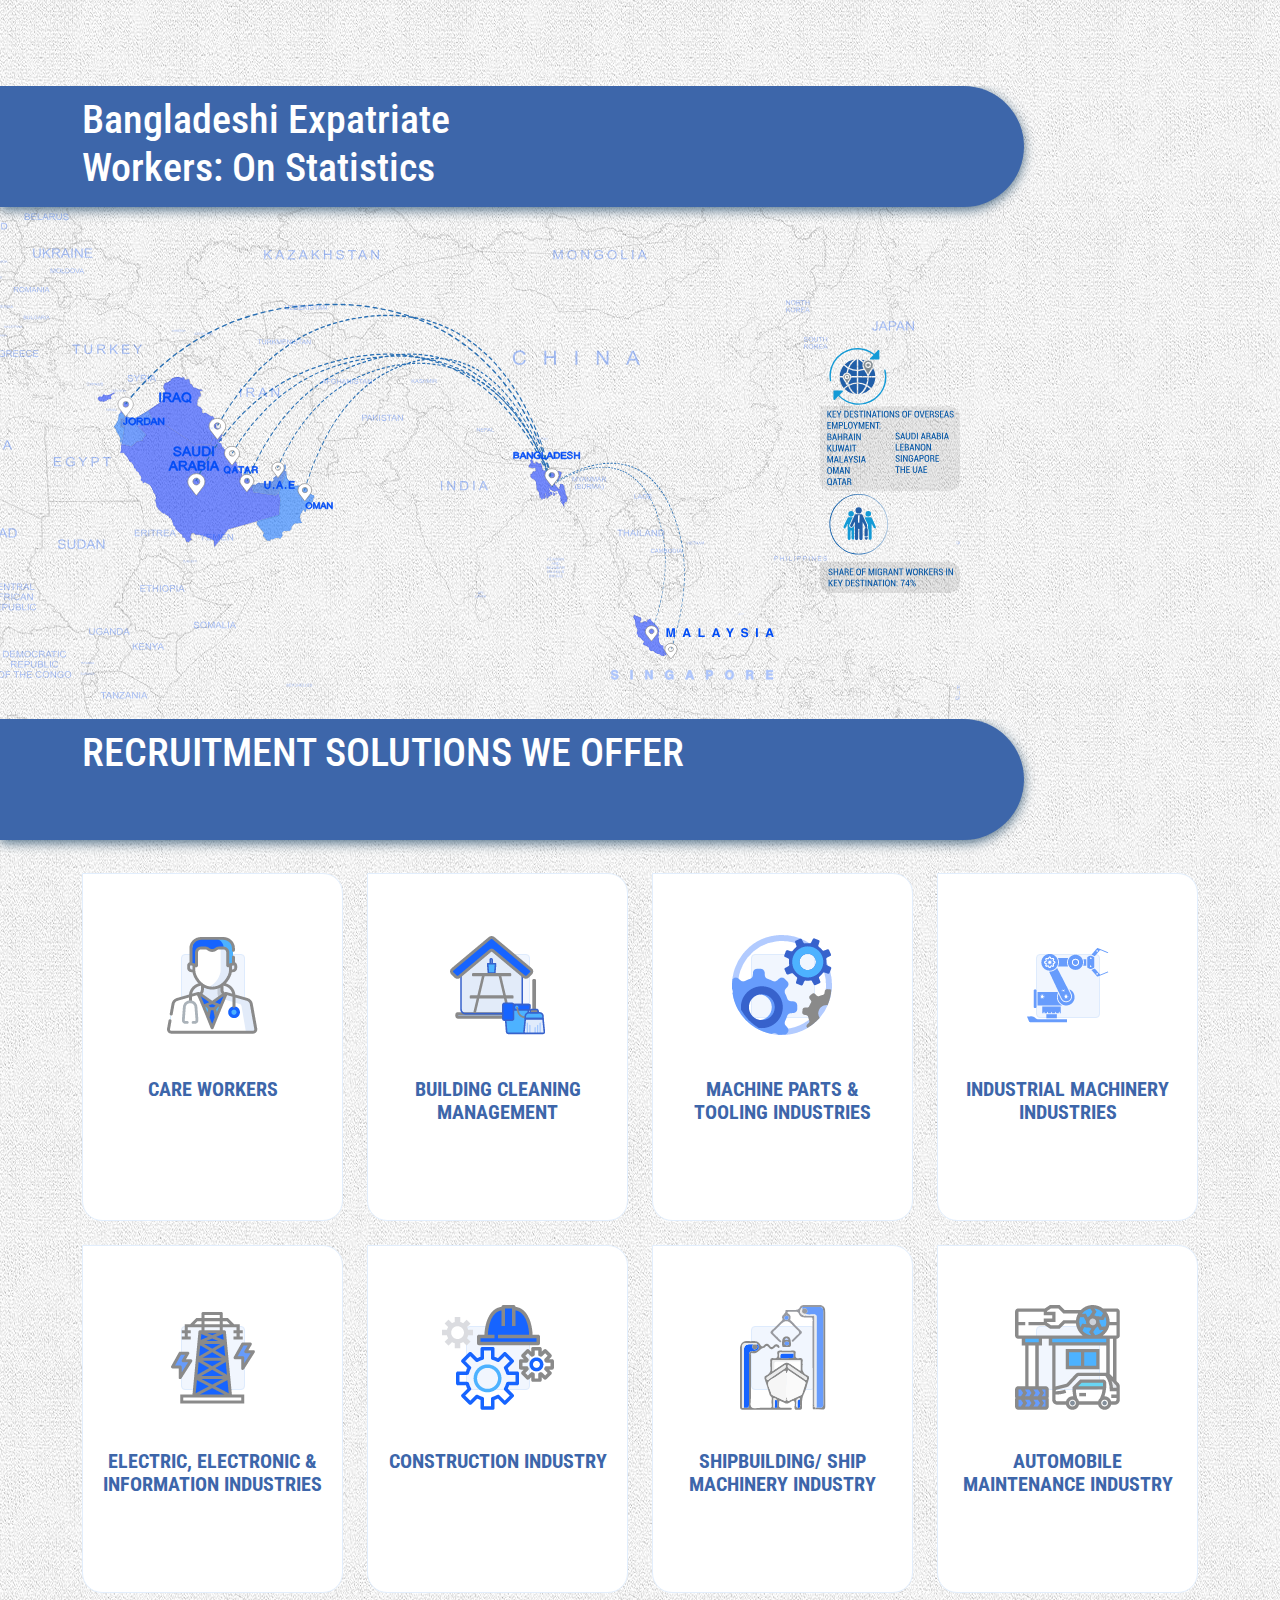
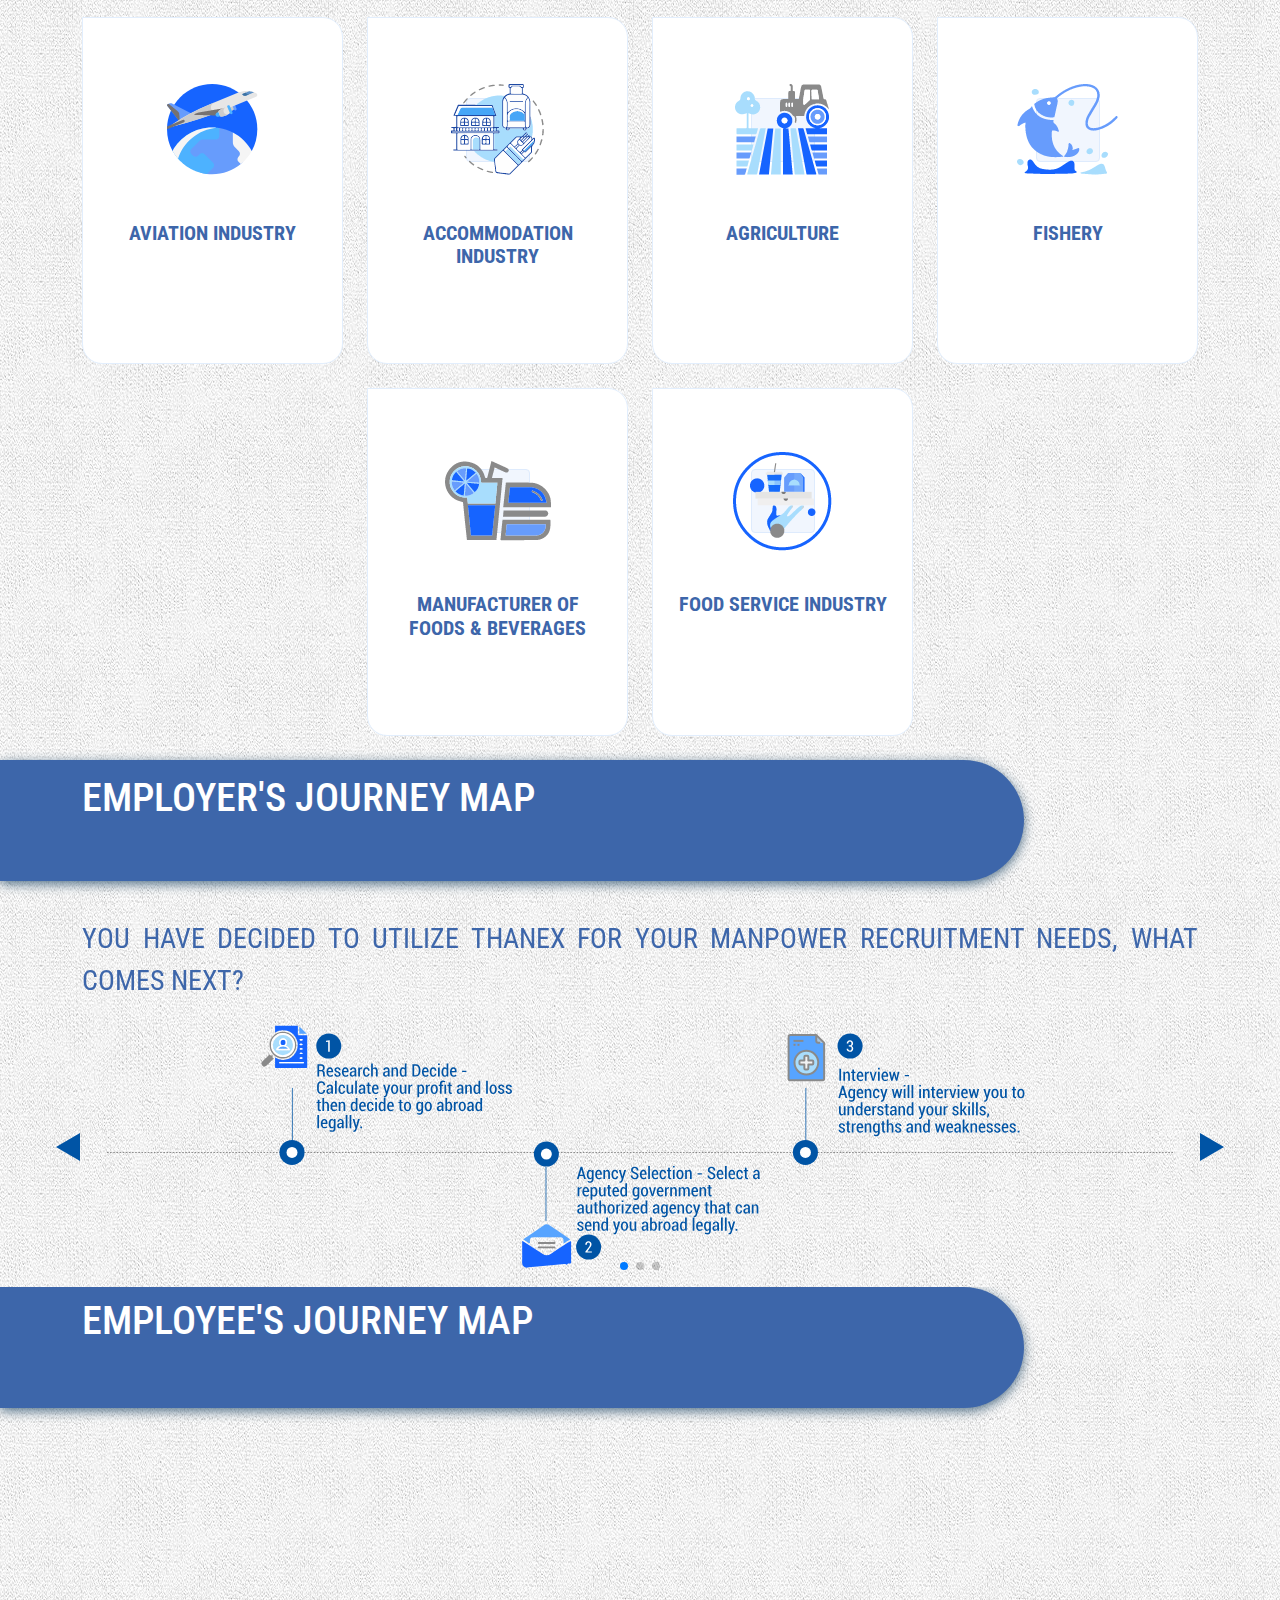
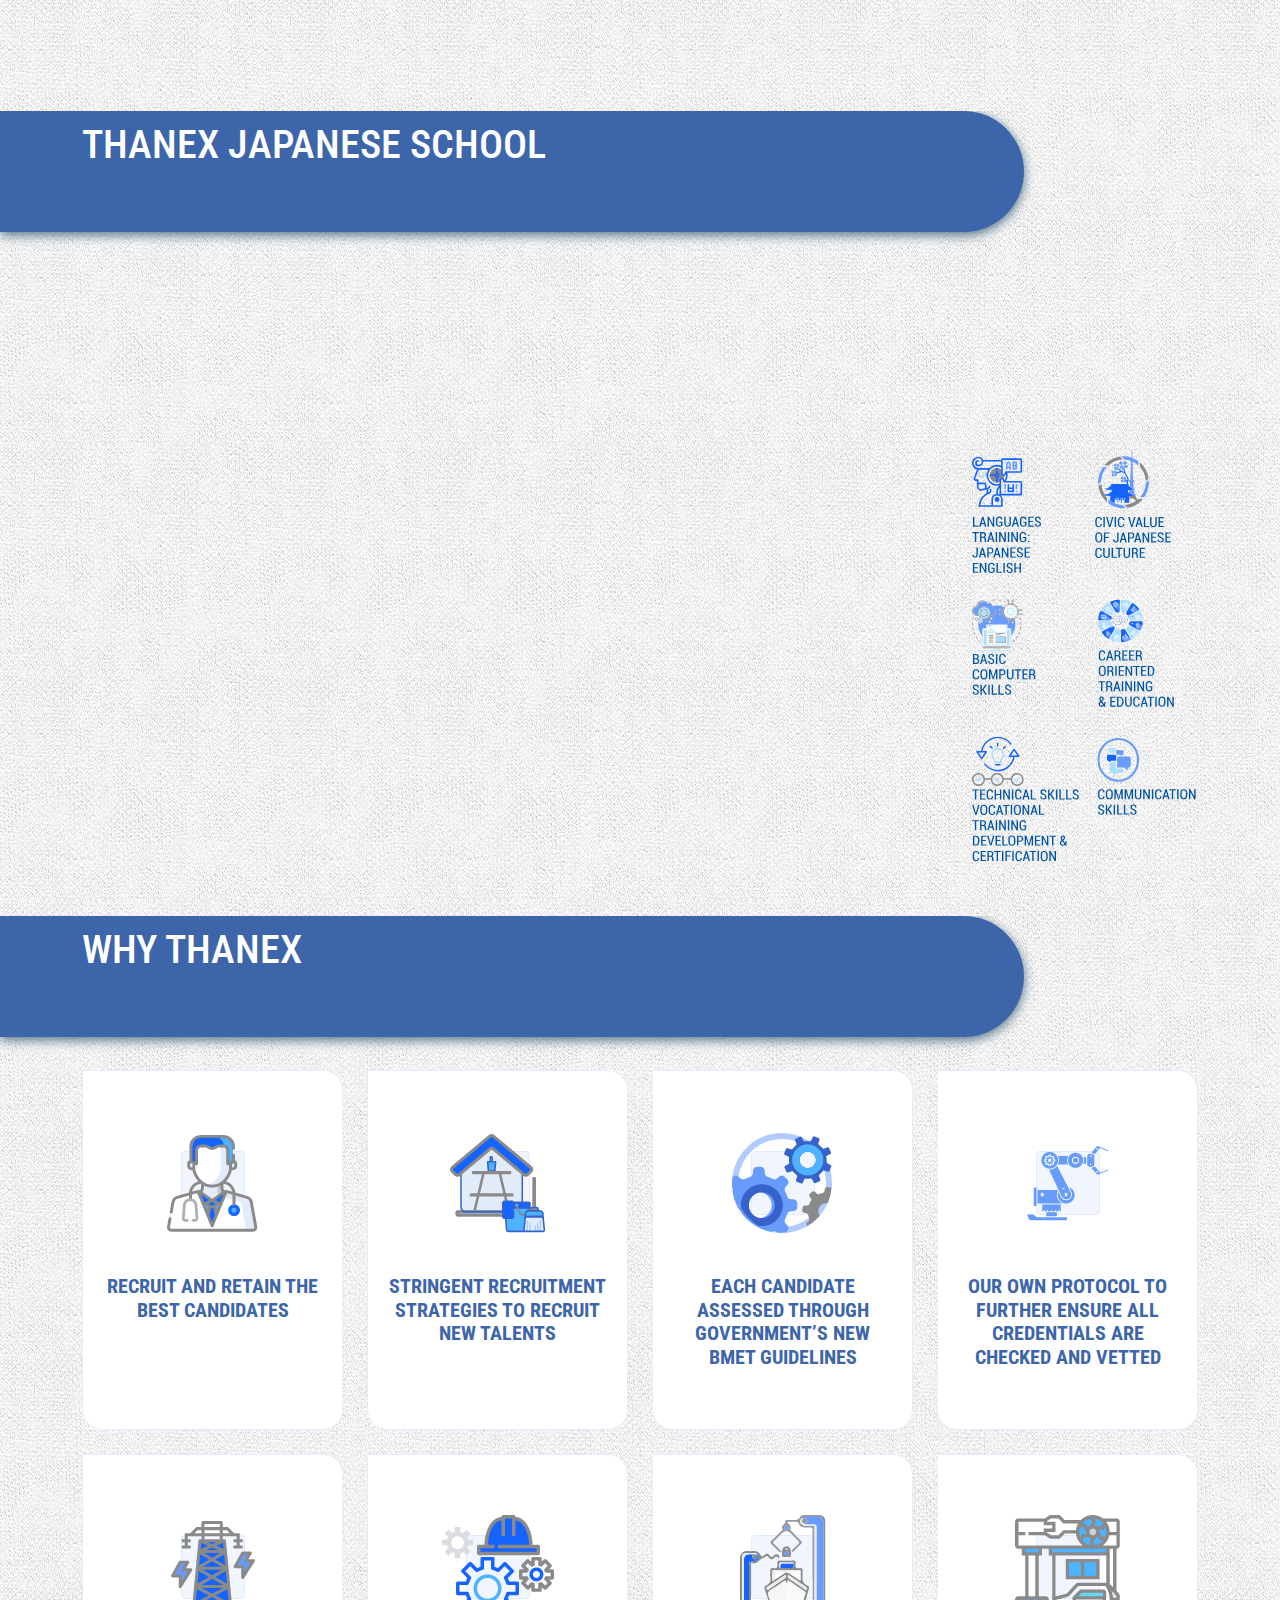
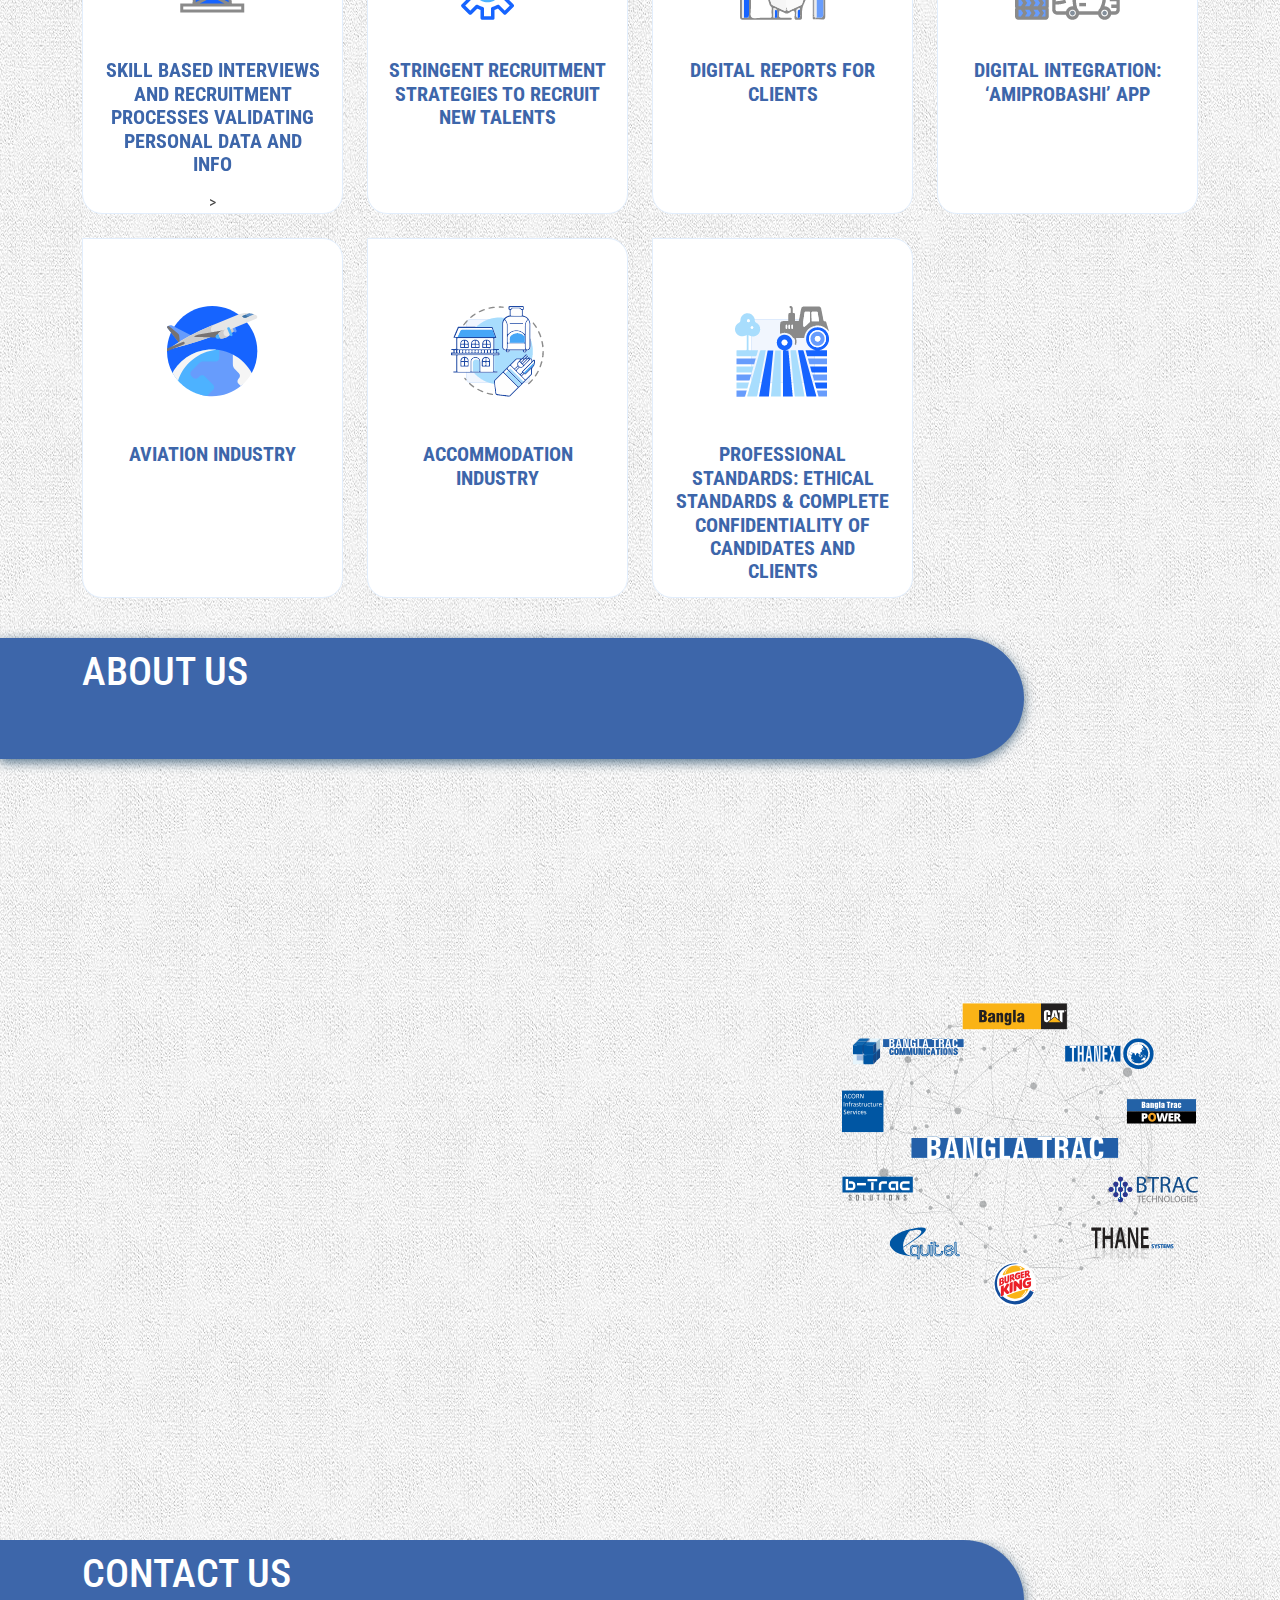
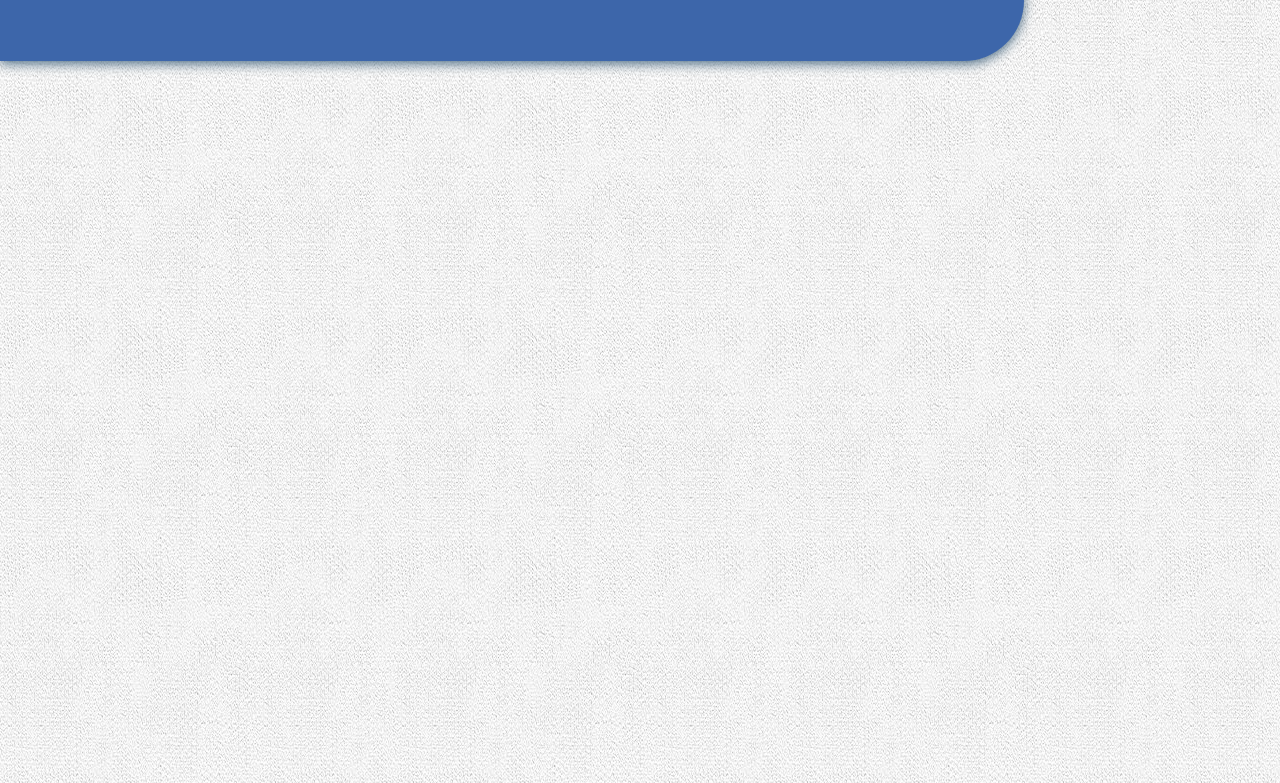
==== commit 072ac937: "done" ====
--- a/index.html
+++ b/index.html
@@ -5,13 +5,28 @@
   <meta charset="utf-8">
   <meta content="width=device-width, initial-scale=1.0" name="viewport">
 
-  <title>JMC Technology</title>
+  <title>BizLand Bootstrap Template - Index</title>
   <meta content="" name="description">
   <meta content="" name="keywords">
 
   <!-- Favicons -->
-  <link href="assets/img/favicon.png" rel="icon">
-  <link href="assets/img/apple-touch-icon.png" rel="apple-touch-icon">
+  <link rel="apple-touch-icon" sizes="57x57" href="a3/apple-icon-57x57.png">
+  <link rel="apple-touch-icon" sizes="60x60" href="a3/apple-icon-60x60.png">
+  <link rel="apple-touch-icon" sizes="72x72" href="a3/apple-icon-72x72.png">
+  <link rel="apple-touch-icon" sizes="76x76" href="a3/apple-icon-76x76.png">
+  <link rel="apple-touch-icon" sizes="114x114" href="a3/apple-icon-114x114.png">
+  <link rel="apple-touch-icon" sizes="120x120" href="a3/apple-icon-120x120.png">
+  <link rel="apple-touch-icon" sizes="144x144" href="a3/apple-icon-144x144.png">
+  <link rel="apple-touch-icon" sizes="152x152" href="a3/apple-icon-152x152.png">
+  <link rel="apple-touch-icon" sizes="180x180" href="a3/apple-icon-180x180.png">
+  <link rel="icon" type="image/png" sizes="192x192" href="/a3/android-icon-192x192.png">
+  <link rel="icon" type="image/png" sizes="32x32" href="a3/favicon-32x32.png">
+  <link rel="icon" type="image/png" sizes="96x96" href="a3/favicon-96x96.png">
+  <link rel="icon" type="image/png" sizes="16x16" href="a3/favicon-16x16.png">
+  <link rel="manifest" href="a3/manifest.json">
+  <meta name="msapplication-TileColor" content="#ffffff">
+  <meta name="msapplication-TileImage" content="ms-icon-144x144.png">
+  <meta name="theme-color" content="#ffffff">
 
   <!-- Google Fonts -->
   <link href="https://fonts.googleapis.com/css?family=Open+Sans:300,300i,400,400i,600,600i,700,700i|Roboto:300,300i,400,400i,500,500i,600,600i,700,700i|Poppins:300,300i,400,400i,500,500i,600,600i,700,700i" rel="stylesheet">
@@ -33,527 +48,1499 @@
   * Author: BootstrapMade.com
   * License: https://bootstrapmade.com/license/
   ======================================================== -->
+
+  <style>
+    h4{
+
+  text-transform: uppercase;
+ }
+    .h1 {
+    width: 81%;
+    padding-top: 20px;
+}
+ .followMeBar {
+    filter: drop-shadow(0px 3px 6px rgba(80, 111, 135, 1));
+    /* background: lightblue; */
+    padding: 10px 20px;
+    position: relative;
+    z-index: 3;
+    color: #fff;
+    width: 80%;
+    /* height: 70px; */
+    border-radius: 0px 100px 100px 0px;
+    height: 171px;
+    /* opacity: 0.84; */
+    BACKGROUND-COLOR: #3D66AA;
+    stroke: rgba(112,112,112,1);
+    stroke-width: 1px;
+    stroke-linejoin: miter;
+    stroke-linecap: butt;
+    stroke-miterlimit: 4;
+    shape-rendering: auto;
+    z-index: 11;
+}
+    .para2{font-size:20px}
+p{color:#3D66AA;    text-align: justify;
+text-transform: uppercase;
+
+font-size: 28px;
+}
+.row.swiper-container {
+  margin-top: 50px;
+  position: relative;
+  width: 70%;
+  margin: 0 auto;
+}
+
+
+.swiper-wrapper {
+  margin: 0 auto;
+
+  background: #f00;
+}
+    .headcard2{
+
+      padding-top: 40px;
+      color:#3D66AA;
+    }
+    .icon-box{
+
+      height: 100%;
+    }
+.marg{
+
+margin: 100px;
+ 
+}
+
+
+.dropdown {
+    left: -225px;
+    top: 80px;
+}
+
+@media (max-width: 576px) { 
+  
+
+ 
+.sm-pad-only {
+    padding-left: 30%;
+    padding-right: 10%;
+    padding-top: 53px;
+} }
+
+@media (min-width: 576px) {
+
+  .dropdown {
+    left: -175px;
+    top: 80px;
+}
+ }
+
+
+
+@media (min-width: 576px) and (max-width:992px) { 
+
+  .sm-pad-only{
+  padding-left: 30%;
+    padding-right: 10%;
+    padding-top: 53px;
+}
+
+ }
+
+ @media (max-width: 767px) {
+
+   .dis{
+     display: none;
+   }
+  .topee {
+    padding-top: 44px!important;
+}
+  .cop {
+    padding: 20%;
+    padding-top: 0;
+    padding-bottom: 0;
+}
+
+ }
+
+ @media (max-width: 400px) {
+
+.cop {
+  padding: 14%;
+  padding-top: 0;
+  padding-bottom: 0;
+}
+}
+@media (min-width: 768px) and (max-width:992px) {
+  .cop {
+    width: 32%;
+    margin-right: 1%;
+    margin-bottom: 1%!important;
+}
+  .cop2 {
+    width: 49%!important;
+    margin-right: 1%;
+}
+  
+}
+ 
+@media (min-width: 768px) {
+  
+  
+  .dropdown{
+    left: -285px;
+    top: 80px;
+  }
+  .h1 {
+    padding-top: 11px;
+}
+  
+  .navbar-mobile .mobile-nav-toggle {
+    position: absolute;
+    top: 15px;
+    right: 0;
+}.navbar-mobile ul {
+  display: flex;
+  flex-direction: column;
+  position: absolute;
+  top: 55px;
+  width: 280px;
+  /* right: 512%; */
+  height: 390px;
+  bottom: 15px;
+right:0;
+  padding: 10px 0;
+  background-color: #fff;
+  overflow-y: auto;
+  transition: 0.3s;
+}
+
+  
+}
+.sweephide{
+
+  display:block;
+
+}
+.sweepshow{
+  display:none;
+
+
+}
+@media (max-width: 991px) {
+.sweephide{
+
+  display:none;
+
+}
+.sweepshow{
+
+display:block;
+
+}
+
+
+}
+@media (min-width: 992px) {
+  
+  .services .icon-box h4 {
+
+    font-size: 14.6px;
+}
+  .icon-box {
+    max-height: 330px;
+}
+  
+  .dropdown{
+    left: -285px;
+    top: 80px;
+  }
+  .h1 {
+    padding-top: 11px;
+} .navbar-mobile ul {
+  display: flex;
+  flex-direction: column;
+  position: absolute;
+  top: 55px;
+  width: 280px;
+  /* right: 512%; */
+  height: 390px;
+  bottom: 15px;
+  left: 65%;
+  padding: 10px 0;
+  background-color: #fff;
+  overflow-y: auto;
+  transition: 0.3s;
+}
+  .largesize{
+    
+
+width:19.2%;
+margin-right:1%;
+}
+.largesizewidth{
+
+width:19.2%;
+
+}
+  
+  .col-half-offset{
+    margin-left:4.166666667%
+}
+  
+  .abs{
+ position:absolute
+}
+
+.marg{
+
+  margin: 100px;
+    margin-left: 0;
+    margin-top: 50px;
+}}
+
+
+@media (min-width: 1200px) {
+  .services .icon-box h4 {
+    font-size: 19.5px;
+}
+  .icon-box { 
+    max-height: 360px;
+}
+  .dropdown{
+    left: -285px;
+    top: 80px;
+  }
+
+  .h1 {
+    width: 80%;
+    padding-top: 10px;
+  }
+  
+  
+  .navbar-mobile ul {
+  display: flex;
+  flex-direction: column;
+  position: absolute;
+  top: 55px;
+  width: 280px;
+  /* right: 512%; */
+  height: 390px;
+  bottom: 15px;
+  left: 65%;
+  padding: 10px 0;
+  background-color: #fff;
+  overflow-y: auto;
+  transition: 0.3s;
+  }
+  .largesize{
+
+width:19.2%;
+margin-right:1%;
+}
+.largesizewidth{
+
+width:19.2%;
+
+}
+  .col-half-offset{
+    margin-left:4.166666667%
+}
+ }
+
+
+@media (min-width: 1400px) {
+  .icon-box {
+    max-height: 330px;
+}
+  .dropdown{
+    left: -330px;    top: 80px;
+  }
+  .navbar-mobile ul {
+  display: flex;
+  flex-direction: column;
+  position: absolute;
+  top: 55px;
+  width: 280px;
+  /* right: 512%; */
+  height: 390px;
+  bottom: 15px;
+  left: 65%;
+  padding: 10px 0;
+  background-color: #fff;
+  overflow-y: auto;
+  transition: 0.3s;
+}
+
+  .followMeBar{
+
+    
+  }
+  .largesize{
+
+    width:19.2%;
+    margin-right:1%;
+  }
+  .largesizewidth{
+
+width:19.2%;
+
+}
+  .col-half-offset{
+    margin-left:4.166666667%
+}
+  
+
+}
+
+.followMeBar {
+    filter: drop-shadow(0px 3px 6px rgba(80, 111, 135, 1));
+    /* background: lightblue; */
+    padding: 10px 20px;
+    position: relative;
+    z-index: 3;
+    color: #fff;
+    width: 80%;
+    /* height: 70px; */
+    border-radius: 0px 100px 100px 0px;
+    height: 121px;
+    /* opacity: 0.84; */
+    BACKGROUND-COLOR: #3D66AA;
+    stroke: rgba(112,112,112,1);
+    stroke-width: 1px;
+    stroke-linejoin: miter;
+    stroke-linecap: butt;
+    stroke-miterlimit: 4;
+    shape-rendering: auto;
+    z-index: 11;
+}
+
+.menu{
+  cursor: pointer;
+  display: flex;
+  flex-wrap: wrap;
+  position: relative;
+}
+.dropdown {
+    position: absolute;
+    flex-direction: column;
+    align-items: space-between;
+    box-shadow: 0 5px 5px grey;
+    margin: 25px 0;
+    background: white;
+    z-index: 1;
+    background-color: #3D66AA;
+    width: 450px;
+    border-radius: 20px;
+    display: none;
+}
+.dropdown a:hover {
+    background-color: white;
+    color: black;
+    border-radius: 10px;
+}
+
+.dropdown a {
+    text-decoration: none;
+    color: white;
+    padding: 20px;
+    /* margin: 20px; */
+    font-size: 19.3px;
+    display: block;
+}
+.menu:hover .dropdown{
+  display: block;
+}
+ul {
+   
+
+
+}
+  
+li {
+    padding: 20px;
+    padding-top: 0px;
+    padding-bottom: 0px;
+}</style>
 </head>
 
 <body>
 
-  
+
+ 
 
   <!-- ======= Header ======= -->
-  <header id="header" class="d-flex align-items-center">
-    <div class="container d-flex align-items-center justify-content-between">
-
-      <h1 class="logo"><a href="index.html"><img src="JMC Technology.png" alt=""></a></h1>
+  <header id="header" class="fixed-top">
+    <div class="container">
+
+      <div class="row">
+
+        <div class="col-6 col-sm-6 col-md-7 col-lg-8 col-xl-9"><a href="index.html"><img src="a3/ID1_THANEX_web_page__HOME_ALL-.png" alt="" style="
+    padding-top: 8px;
+    padding-bottom: 8px;
+"></a></div>
+        <div class="dis col-1 col-sm-4 col-md-3 col-lg-2 col-xl-2">
+        <img src="ASSET2/Layer_-14.png" alt="" style="
+    /* padding: 30px; */
+    /* padding-right: 0; */
+    width: 120px;
+    padding-top: 8px;
+    padding-bottom: 8px;
+">
+
+          
+        </div>
+        <div class="col-5 col-sm-6 col-md-2 col-lg-2 col-xl-1 menu" style="
+    position: relative;
+    /* text-align: right; */
+">
+
+         
+         
+              <img class="" src="ASSET2/menu.png " alt="" style="
+    position: absolute;
+    right: 0;
+    width: 60px;
+    padding-top: 21px;
+"> 
+              <nav id="navbar" class="dropdown">
+
+                
+            <ul style="list-style: none;display: flex;flex-direction: column;padding-inline-start: 0!important;align-items: center;">
+              <li style="
+    list-style: none;
+    /* padding: 100px; */
+"><a class="nav-link scrollto active" href="#expats-on-stats">BANGLADESHI EXPATS ON STATS</a></li>
+              <li><a class="nav-link scrollto active" href="#solutions-we-offer">SOLUTIONS WE OFFER</a></li>
+              <li><a class="nav-link scrollto" href="#employers-journey-map">EMPLOYER'S JOURNEY MAP</a></li>
+              <li><a class="nav-link scrollto" href="#employees-journey-map">EMPLOYEES' JOURNEY MAP</a></li>
+              <li><a class="nav-link scrollto" href="#thanex-japanese-school">THANEX JAPANESE SCHOOL</a></li>
+             
+              <li><a class="nav-link scrollto" href="#about-us">ABOUT US</a></li>
+              <li><a class="nav-link scrollto" href="#contact-us">CONTACT US</a></li>
+            </ul>
+          </nav><!-- .navbar -->
+         
+          
+           
+        
+        </div>
+     
+
       <!-- Uncomment below if you prefer to use an image logo -->
       <!-- <a href="index.html" class="logo"><img src="assets/img/logo.png" alt=""></a>-->
 
-      <nav id="navbar" class="navbar">
-        <ul>
-          <li><a class="nav-link scrollto active" href="#hero">Home</a></li>
-          <li><a class="nav-link scrollto" href="#services">Services</a></li>
-          <li><a class="nav-link scrollto" href="#about">About</a></li>
-          <li><a class="nav-link scrollto" href="#products">Products</a></li>
-          <li><a class="nav-link scrollto" href="#contact">Contact Us</a></li>
-        </ul>
-        <i class="bi bi-list mobile-nav-toggle"></i>
-      </nav><!-- .navbar -->
+   
 
     </div>
+  </div>
   </header><!-- End Header -->
 
   <!-- ======= Hero Section ======= -->
-  <section id="hero" class="d-flex align-items-center">
-    <div class="container" data-aos="zoom-out" data-aos-delay="100">
-      <h1>Welcome to <span>JMC</span>Tech</h1>
-      <h2>We are team of talented designers and computer engineers making websites, creating content everyday.</h2>
-      <div class="d-flex">
-        <a href="#about" class="btn-get-started scrollto">Get Started</a>
-        <a href="https://www.youtube.com/watch?v=jDDaplaOz7Q" class="glightbox btn-watch-video"><i class="bi bi-play-circle"></i><span>Watch Video</span></a>
-      </div>
+  <section id="hero">
+    <div id="herochil" class="d-flex align-items-center">
+      <div class="container"  data-aos="zoom-out" data-aos-delay="100">
+      <div class="blend2" >
+        <div class="inner2"></div>
+        <h1 style="color: white!important;">A LICENSED MANPOWER AGENCY IN BANGLADESH:
+          HELPING MIGRANT WORKERS ADD VALUE TO YOUR COMPANY</h1>
+
+
+
+        </div>
+
+        <div class="d-flex" style="isolation: isolate;">
+          <a href="#about" class="btn-get-started scrollto">Get Started</a>
+          <a href="https://www.youtube.com/watch?v=jDDaplaOz7Q" class="glightbox btn-watch-video"><i class="bi bi-play-circle"></i><span>Watch Video</span></a>
+        </div>
+
+        
+
+      
+        
+
+
+       </div>
+
+
+      
+      </div>
+
     </div>
+    </div>
+    
+   
   </section><!-- End Hero -->
 
+  <div class="container">
+
+    <div class="row" style="
+    margin-bottom: 20px;
+">
+
+      <div class="col-md-6 col-lg-5 col-xl-3 col-xxl-3" style="
+    margin-top: 12px;
+    margin-bottom: 12px;
+">  <a href="mailto:info@thanexint.com?Subject=Your subject goes here"> <img style="position: relative;max-height:100%;display: inline-block;padding-top:0;width:100%;" src="includess/phoneem.svg" alt=""></a></div>
+      <div class="d-md-none d-lg-block col-lg-2 col-xl-6 col-xxl-6"></div>
+      <div class="col-md-6 col-lg-5 col-xl-3 col-xxl-3" style="
+    margin-top: 12px;
+    margin-bottom: 15px;
+">
+        <div style="margin-top:5px;margin-bottom: 5px;">
+          <a href="https://banglatrac.com">  <img style="position: relative;max-height:90%;display: inline-block;padding-top:0;width:100%;" src="includess/brac.svg" alt=""></a>
+  
+          </div>
+      </div>
+    </div>
+  </div>
+ 
+
+
   <main id="main">
-
-    <section id="services" class="services">
+  
+
+                        
+                              <div class="container-fluid" style="padding:0">
+
+                                <div class="container-fluid position-relative" style="padding:0">
+                                  <div class="col-xs-12">
+
+                                    <div class="followMeBar position-absolute" style="margin-bottom:40px;z-index:-1000;"> 
+                                    </div>
+                                  </div>
+                                  
+                                  <div class="container text-white">
+                                    <div class="row " style="margin-bottom:40px;z-index:1000;">
+                                          
+                                      <div class="h1 mb-3 col-12" style="height:100%;">
+                                            <span>Bangladeshi Expatriate<br>Workers: On Statistics</span><br>
+                                      </div>
+                                                
+                                    </div>
+
+                                  </div>
+                                </div>
+                                
+
+                                
+                                      
+                                      
+                             
+
+
+                               </div>
+
+
+    <!-- ======= Featured Services Section ======= -->
+<section id="expat" class="featured-services">
       <div class="container" data-aos="fade-up">
-        <div class="section-title">
-          <h2>Services</h2>
-          <h3>Check our <span>Services</span></h3>
+
+        <div class="row gx-0 ">
+          <div class="cop topee col-md-4 col-lg-2 largesize mb-5 mb-lg-0">
+            <div class="icon-box" data-aos="fade-up" data-aos-delay="100">
+              <div class="text-center" style="height: 120px;">
+            
+            <img class="h-100" src="ASSET/Isolation_Mode-1.png" alt="">
+             
+              </div>
+              <h4 style="font-size:15px!important;text-transform: uppercase;" class="text-center title">No. of workers leave for
+                overseas employment per
+                year (on average): 500,000></h4>
+   
+            </div>
+          </div>
+
+          <div class="cop col-md-4 col-lg-2 largesize mb-5 mb-lg-0">
+            <div class="icon-box" data-aos="fade-up" data-aos-delay="200">
+              <div class="text-center" style="height: 120px;">
+                
+                <img class="" src="ASSET/Isolation_Mode-2.png" alt="">
+              </div>
+              <h4 style="font-size:15px!important;text-transform: uppercase;" class=" text-center title">Year to Year Growth in
+                overseas employment
+                assessing last 5 years: 5%</h4>
+             
+            </div>
+          </div>
+
+          <div class="cop col-md-4 col-lg-2 largesize  mb-5 mb-lg-0">
+            <div class="icon-box" data-aos="fade-up" data-aos-delay="300">
+              <div class="text-center " style="position:relative;height: 120px;">  <img class=""  style="position:absolute;bottom:0;left:50%;margin-left: -47%;max-width: 100%;"  src="ASSET/Isolation_Mode-3.png" alt=""></div>
+              <h4 style="font-size:15px!important;text-transform: uppercase;" class=" text-center title">The ratio between male to
+                female workers in overseas
+                employment: 82% Male;
+                18% Female</h4>
+
+            </div>
+          </div>
+
+          <div class="cop cop2 col-md-6 col-lg-2 largesize mb-5 mb-lg-0">
+            <div class="icon-box" data-aos="fade-up" data-aos-delay="400">
+              <div class="text-center" style="height: 120px;"><img class="h-100" style="" src="ASSET/Isolation_Mode-4.png"></div>
+              <h4 class="text-center title" style="font-size:15px!important;text-transform: uppercase;">FEMALE WORKERS EARNED NOTABLE
+                GROWTH IN OVERSEAS EMPLOYMENT,
+                DOUBLED THE FIGURE IN NUMBERS
+                FROM 37,000 TO 76,000.</h4>
+
+            </div>
+          </div>
+          <div class="cop cop2 col-md-6 col-lg-2 largesizewidth mb-5 mb-lg-0">
+            <div class="icon-box" data-aos="fade-up" data-aos-delay="400">
+              <div class="text-center" style="height: 120px;"><img class="h-100" style="" src="ASSET/Isolation_Mode-5.png"></div>
+              <h4 class="text-center title" style="  font-size:14.5px!important;text-transform: uppercase;">67% of women migrant workers
+                join in unskilled section, whereas
+                the ratio is 55% for male.</h4>
+           
+            </div>
+          </div>
+
+        </div>
+
+      
+
+      <div data-aos="fade-up" class="container">
+          <div class="row">
+
+
+            <div class="col-xl-3"></div>
+            <div class="col-xl-6" style="margin-top:40px;margin-bottom:40px"> <img style="" class="" src="a3/skill.svg" alt=""></div>
+            <div class="col-xl-3"></div>
+          </div>		
           
-        </div>
-
+          <div class="row">
+
+
+            <div class="col-xl-4"></div>
+            <div class="col-xl-4">
+              <img style="margin-bottom:40px" class="" src="a3/card1.svg" alt="">
+             </div>
+            <div class="col-xl-4"></div>
+          </div>
+       
+
+
+
+     </div>    
+    </section><!-- End Featured Services Section -->
+
+    <!-- ======= About Section ======= -->
+<section id="" class="about section-bg" style="
+    z-index: -11111;">
+
+
+      
+      <div class="container-fluid" style="padding:0">
+
+        <div class="container-fluid position-relative" style="padding:0">
+          <div class="col-xs-12">
+
+            <div class="followMeBar position-absolute" style="margin-bottom:40px;z-index: 0;"> 
+            </div>
+          </div>
+          
+          <div class="container text-white" style="
+    z-index: 12;">
+            <div class="row " style="margin-bottom:0px;">
+                  
+              <div class="h1 mb-3 col-12" style="height:100%;z-index: 2;">
+                    <span style="">Bangladeshi Expatriate<br>Workers: On Statistics</span><br>
+              </div>
+                        
+            </div>
+
+          </div>
+        </div>
+        
+
+        
+              
+              
+     
+
+
+       </div>
+       <div class="container-fluid" style="padding:0">
+
+        <div class="d-flex col-md-12 col-lg-9 position-relative">
+            <img width="100%" src="includess/mapit.svg" class="img-fluid" alt="">
+        
+        <div class="w-100 abs"><div class="row" style="padding-top: 140px;">
+          <div class="col-lg-10"></div>
+        <div class="d-md-none d-lg-block col-lg-2 mar">
+            <img width="100%" src="a3/sth.svg" class="img-fluid" alt="">
+          </div>
+        </div>
+        </div>
+        
+          </div>
+
+
+
+
+
+
+</div>
+
+<div class="d-lg-none col-lg-2 mar" style="padding: 20%;padding-top: 20px;padding-bottom: 20px;">
+  <img width="100%" src="a3/sth.svg" class="img-fluid" alt="">
+</div>
+           
+            
+   
+  </section><!-- End About Section -->
+
+  
+
+    <!-- ======= Services Section ======= -->
+<section id="solutions-we-offer" class="services">
+
+  <div class="container-fluid" style="padding:0">
+
+    <div class="container-fluid position-relative" style="padding:0">
+      <div class="col-xs-12">
+
+        <div class="followMeBar position-absolute" style="margin-bottom:40px;z-index: 0;"> 
+        </div>
+      </div>
+      
+      <div class="container text-white" style="
+z-index: 12;
+">
+        <div class="row " style="margin-bottom: 80px;">
+              
+          <div class="h1 mb-3 col-12" style="height:100%;z-index: 2;">
+                <span style="">RECRUITMENT SOLUTIONS WE OFFER<br></span>
+          </div>
+                    
+        </div>
+
+      </div>
+    </div>
+    
+
+    
+          
+          
+ 
+
+
+   </div>
+   <div class="container aos-init aos-animate" data-aos="fade-up">
+
+  
+
+    <div class="row">
+      <div class="col-lg-3 col-md-6 aos-init aos-animate" data-aos="zoom-in" data-aos-delay="100">
+        <div class="icon-box">
+          <div class="icon"><img src="ASSET/yo/doctor.png" alt=""></div>
+          <h4 class="headcard2">CARE
+            WORKERS</h4>
+        
+        </div>
+      </div>
+
+      <div class="col-lg-3 col-md-6 mt-4 mt-md-0 aos-init aos-animate" data-aos="zoom-in" data-aos-delay="200">
+        <div class="icon-box">
+          <div class="icon"><img src="ASSET/yo/cleaning.png" alt=""></div>
+          <h4 class="headcard2">BUILDING CLEANING
+            MANAGEMENT </h4>
+         
+        </div>
+      </div>
+  
+      <div class="col-lg-3 col-md-6 mt-4 mt-lg-0 aos-init aos-animate" data-aos="zoom-in" data-aos-delay="300">
+        <div class="icon-box">
+          <div class="icon"><img src="ASSET/yo/settings.png" alt=""></div>
+          <h4 class="headcard2">MACHINE  PARTS & 
+            TOOLING INDUSTRIES</h4>
+        
+        </div>
+      </div>
+
+      <div class="col-lg-3 col-md-6 mt-4 mt-lg-0 aos-init aos-animate" data-aos="zoom-in" data-aos-delay="100">
+        <div class="icon-box">
+          <div class="icon"><img src="ASSET/yo/INDUSTRIAL MACHINERY INDUSTRIES-01.png" alt=""></div>
+          <h4 class="headcard2">INDUSTRIAL MACHINERY
+            INDUSTRIES</h4>
+        </div>
+      </div>
+
+      <div class="col-lg-3 col-md-6 mt-4 aos-init aos-animate" data-aos="zoom-in" data-aos-delay="200">
+        <div class="icon-box">
+          <div class="icon"><img src="ASSET/yo/Filled outline.png" alt=""></div>
+          <h4 class="headcard2">ELECTRIC, ELECTRONIC
+            & INFORMATION INDUSTRIES</h4>
+        </div>
+      </div>
+
+      <div class="col-lg-3 col-md-6 mt-4 aos-init aos-animate" data-aos="zoom-in" data-aos-delay="300">
+        <div class="icon-box">
+          <div class="icon"><img src="ASSET/yo/maintenance.png" alt=""></div>
+          <h4 class="headcard2">CONSTRUCTION
+            INDUSTRY</h4>
+        </div>
+      </div>
+      <div class="col-lg-3 col-md-6 mt-4 aos-init aos-animate" data-aos="zoom-in" data-aos-delay="300">
+        <div class="icon-box">
+          <div class="icon"><img src="ASSET/yo/ship building.png" alt=""></div>
+          <h4 class="headcard2">SHIPBUILDING/ SHIP
+            MACHINERY INDUSTRY</h4>
+        </div>
+      </div>
+      <div class="col-lg-3 col-md-6 mt-4 aos-init aos-animate" data-aos="zoom-in" data-aos-delay="300">
+        <div class="icon-box">
+          <div class="icon"><img src="ASSET/yo/service.png" alt=""></div>
+          <h4 class="headcard2">AUTOMOBILE MAINTENANCE
+            INDUSTRY</h4>
+        </div>
+      </div>
+      <div class="col-lg-3 col-md-6 mt-4 aos-init aos-animate" data-aos="zoom-in" data-aos-delay="300">
+        <div class="icon-box">
+          <div class="icon"><img src="ASSET/yo/flight.png" alt=""></div>
+          <h4 class="headcard2">AVIATION
+            INDUSTRY</h4>
+        </div>
+      </div>
+      <div class="col-lg-3 col-md-6 mt-4 aos-init aos-animate" data-aos="zoom-in" data-aos-delay="300">
+        <div class="icon-box">
+          <div class="icon"><img src="ASSET/yo/Layer_-7.png" alt=""></div>
+          <h4 class="headcard2">ACCOMMODATION
+            INDUSTRY</h4>
+        </div>
+      </div>
+      <div class="col-lg-3 col-md-6 mt-4 aos-init aos-animate" data-aos="zoom-in" data-aos-delay="300">
+        <div class="icon-box">
+          <div class="icon"><img src="ASSET/yo/Layer_-8.png" alt=""></div>
+          <h4 class="headcard2">AGRICULTURE</h4>
+        </div>
+      </div>
+      <div class="col-lg-3 col-md-6 mt-4 aos-init aos-animate" data-aos="zoom-in" data-aos-delay="300">
+        <div class="icon-box">
+          <div class="icon"><img src="ASSET/yo/Layer_-9.png" alt=""></div>
+          <h4 class="headcard2">FISHERY</h4>
+        </div>
+      </div>
+      <div class="col-lg-3 col-md-6 mt-4 aos-init aos-animate offset-lg-3" data-aos="zoom-in" data-aos-delay="300">
+        <div class="icon-box">
+          <div class="icon"><img src="ASSET/yo/Layer_-10.png" alt=""></div>
+          <h4 class="headcard2" style="text-transform: uppercase;">manufacturer  of
+            foods & beverages</h4>
+        </div>
+        
+      </div>
+      <div class="col-lg-3 col-md-6 mt-4 aos-init aos-animate" data-aos="zoom-in" data-aos-delay="300">
+        <div class="icon-box">
+          <div class="icon"><img src="ASSET/yo/Isolation_Mode.png" alt=""></div>
+          <h4 class="headcard2" style="text-transform: uppercase;">food service
+            industry</h4>
+        </div>
+        
+      </div>
+     
+
+
+
+    </div>
+
+  </div>
+    </section>
+
+    <!-- ======= Testimonials Section ======= -->
+<section id="employers-journey-map" class="">
+
+      <div class="container-fluid" style="padding:0">
+
+        <div class="container-fluid position-relative mt-4" style="padding:0">
+          <div class="col-xs-12">
+    
+            <div class="followMeBar position-absolute" style="margin-bottom:40px;z-index: 0;"> 
+            </div>
+          </div>
+          
+          <div class="container text-white" style="
+    z-index: 12;
+    ">
+            <div class="row " style="margin-bottom:80px;">
+                  
+              <div class="h1 mt-1 mb-3 col-12" style="height:100%;z-index: 2;">
+                    <span style="">EMPLOYER'S JOURNEY MAP
+                    </span><br>
+              </div>
+                        
+            </div>
+    
+          </div>
+        </div>
+        
+    
+        
+              
+              
+     
+    
+    
+       </div>
+       <div class="container aos-init aos-animate"  data-aos="zoom-in">
+       <div class="row">
+
+        <div class="col-12">
+
+          <p>You have decided to utilize Thanex for your manpower recruitment needs, what comes next? </p>
+        </div>
+      </div>
+    </div>
+    <div class="sweephide container aos-init aos-animate" style="max-width:1670px" data-aos="zoom-in">
+
+
+     
+      <div class="row">
+         <div id="prev1" style="position:relative;padding: 9%;padding-left: 0;padding-right: 0;" class="col-1">
+           
+         <div style="position:absolute;right: 27px;">
+         <div style="height:100%;/* vertical-align: middle; *//* display: table; */"><img src="arrowleft.svg" alt="" style="">
+         </div>
+         
+         </div>
+        </div>
+ 
+         <div class="col-10 testimonials-slider swiper-container swiper-container-initialized swiper-container-horizontal aos-init aos-animate" data-aos="fade-up" data-aos-delay="100">
+ 
+              <div class="swiper-wrapper" id="swiper-wrapper-4109a42eb3bdc1b5f" aria-live="off" style="transform: translate3d(-6958.3px, 0px, 0px); transition-duration: 0ms;"><div class="swiper-slide swiper-slide-duplicate" data-swiper-slide-index="0" role="group" aria-label="1 / 9">
+               <img alt="" src="a3/FML1.svg">
+             </div><div class="swiper-slide swiper-slide-duplicate swiper-slide-duplicate-prev" data-swiper-slide-index="1" role="group" aria-label="2 / 9">
+               <img alt="" src="a3/FML2.svg">
+             </div><div class="swiper-slide swiper-slide-duplicate swiper-slide-duplicate-active" data-swiper-slide-index="2" role="group" aria-label="3 / 9">
+               <img alt="" src="a3/FML3.svg">
+             </div>
+             
+             
+             
+ 
+             <div class="swiper-slide swiper-slide-duplicate-next" data-swiper-slide-index="0" role="group" aria-label="4 / 9">
+               <img alt="" src="a3/FML1.svg">
+             </div><!-- End testimonial item -->
+ 
+             <div class="swiper-slide swiper-slide-prev" data-swiper-slide-index="1" role="group" aria-label="5 / 9">
+               <img alt="" src="a3/FML2.svg">
+             </div><!-- End testimonial item -->
+ 
+             <div class="swiper-slide swiper-slide-active" data-swiper-slide-index="2" role="group" aria-label="6 / 9">
+               <img alt="" src="a3/FML3.svg">
+             </div><!-- End testimonial item -->
+ 
+ 
+           
+             
+             
+           <div class="swiper-slide swiper-slide-duplicate swiper-slide-next" data-swiper-slide-index="0" role="group" aria-label="7 / 9">
+               <img alt="" src="a3/FML1.svg">
+             </div><div class="swiper-slide swiper-slide-duplicate swiper-slide-duplicate-prev" data-swiper-slide-index="1" role="group" aria-label="8 / 9">
+               <img alt="" src="a3/FML2.svg">
+             </div><div class="swiper-slide swiper-slide-duplicate swiper-slide-duplicate-active" data-swiper-slide-index="2" role="group" aria-label="9 / 9">
+               <img alt="" src="a3/FML3.svg">
+             </div></div>
+ 
+             
+              <div class="swiper-pagination swiper-pagination-clickable swiper-pagination-bullets"><span class="swiper-pagination-bullet" tabindex="0" role="button" aria-label="Go to slide 1"></span><span class="swiper-pagination-bullet" tabindex="0" role="button" aria-label="Go to slide 2"></span><span class="swiper-pagination-bullet swiper-pagination-bullet-active" tabindex="0" role="button" aria-label="Go to slide 3"></span></div>
+            <span class="swiper-notification" aria-live="assertive" aria-atomic="true"></span>
+          <span class="swiper-notification" aria-live="assertive" aria-atomic="true"></span></div>
+          <div id="next1" style="position:relative;padding: 9%;padding-left: 0;padding-right: 0;" class="col-1">
+           
+           <div style="position:absolute;left: 27px;">
+            <div style="height:100%;/* vertical-align: middle; *//* display: table; */"><img src="arrowright.svg" alt="" style="">
+    </div>
+            
+            </div>
+           </div>
+        </div>
+ 
+       
+ 
+     </div>
+     <div class="sweepshow container" ><img style="position: relative;width:95%; margin:auto" src="includess/img1.svg" alt=""></div>
+    </section>
+
+
+<section id="employees-journey-map" class="">
+
+      <div class="container-fluid" style="padding:0">
+
+        <div class="container-fluid position-relative" style="padding:0">
+          <div class="col-xs-12">
+    
+            <div class="followMeBar position-absolute" style="margin-bottom:40px;z-index: 0;"> 
+            </div>
+          </div>
+          
+          <div class="container text-white" style="
+    z-index: 12;
+    ">
+            <div class="row " style="margin-bottom:80px;">
+                  
+              <div class="h1 mb-3 col-12" style="height:100%;z-index: 2;">
+                    <span style="">EMPLOYEE'S JOURNEY MAP</span><br>
+              </div>
+                        
+            </div>
+    
+          </div>
+        </div>
+        
+    
+        
+              
+              
+     
+    
+    
+       </div>
+      <div class="sweephide container" style="max-width:1670px" data-aos="zoom-in">
+          <div class="row">
+            <div id="prev2" style="position:relative;padding: 9%;padding-left: 0;padding-right: 0;" class="col-1">
+                
+              <div style="position:absolute;right: 27px;">
+              <div style="height:100%;/* vertical-align: middle; *//* display: table; */"><img src="arrowleft.svg" alt="" style="">
+              </div>
+              
+              </div>
+            </div>
+            <div class="col-10 testimonials-slider2 swiper-container" data-aos="fade-up" data-aos-delay="100">
+              <div class="swiper-wrapper">
+
+                <div class="swiper-slide">
+                  <img alt="" src="a3/FML1.svg">
+                </div><!-- End testimonial item -->
+
+                <div class="swiper-slide">
+                  <img alt="" src="a3/FML2.svg">
+                </div><!-- End testimonial item -->
+
+                <div class="swiper-slide">
+                  <img alt="" src="a3/FML3.svg">
+                </div><!-- End testimonial item -->
+
+
+              </div>
+              <div class="swiper-pagination"></div>
+            </div>
+            <div id="next2" style="position:relative;padding: 9%;padding-left: 0;padding-right: 0;" class="col-1">
+              
+            <div style="position:absolute;left: 27px;">
+              <div style="height:100%;/* vertical-align: middle; *//* display: table; */"><img src="arrowright.svg" alt="" style="">
+                </div>
+              
+              </div>
+            </div>
+            
+          </div>
+
+
+      </div>
+      <div class="sweepshow container" ><img style="position: relative;width:95%; margin:auto" src="includess/img4.svg" alt=""></div>
+
+      
+    </section>
+
+
+
+    
+
+
+    <!-- ======= Contact Section ======= -->
+
+    <section id="thanex-japanese-school" class="contact">
+      <div class="container-fluid" style="padding:0">
+
+        <div class="container-fluid position-relative" style="padding:0;">
+          <div class="col-xs-12">
+    
+            <div class="followMeBar position-absolute" style="margin-bottom:40px;z-index: 0;"> 
+            </div>
+          </div>
+          
+          <div class="container text-white" style="
+    z-index: 12;
+    ">
+            <div class="row " style="margin-bottom:80px;">
+                  
+              <div class="h1 mb-3 col-12" style="height:100%;z-index: 2;">
+                    <span style="">THANEX JAPANESE SCHOOL</span><br>
+              </div>
+                        
+            </div>
+    
+          </div>
+        </div>
+        
+    
+        
+              
+              
+     
+    
+    
+       </div>
+       <div class="container aos-init aos-animate" style="" data-aos="fade-up">
+
+       <div class="row" data-aos="fade-up" data-aos-delay="100">
+
+
+        <div class="col-12">
+
+          <p>Our partnership with KoKoRoZashi Japanese language school, a leading Japanese Institute of Bangladesh, is for excelling in Japanese language 
+            and etiquette training. All our courses are taught under the direct guidance of foreign Japanese teachers up to the level of N- 4</p>
+        </div>
+      </div>
+       </div>
+
+      <div class="container aos-init aos-animate" style="max-width: 1520px;margin-bottom:40px;" data-aos="fade-up">
+
+        
+        
+
+        <div class="row aos-init aos-animate" data-aos="fade-up" data-aos-delay="100">
+
+          <div class="col-lg-9">
+            <div class="container" style="max-width:1670px" data-aos="zoom-in">
+              <div class="row">
+                <div id="prev3" style="position:relative;    padding: 22.1%;padding-left: 0;padding-right: 0;" class="col-1">
+                    
+                  <div style="position:absolute;right: 27px;">
+                  <div style="height:100%;/* vertical-align: middle; *//* display: table; */"><img src="arrowleft.svg" alt="" style="">
+                  </div>
+                  
+                  </div>
+                </div>
+                <div class="col-10 testimonials-slider3 swiper-container" data-aos="fade-up" data-aos-delay="100">
+                  <div class="swiper-wrapper">
+    
+                    <div class="swiper-slide">
+                      <img class="w-100" alt="" src="ASSET2/K21.jpg">
+                    </div><!-- End testimonial item -->
+    
+                    <div class="swiper-slide">
+                      <img class="w-100"  alt="" src="ASSET2/K2.jpg">
+                    </div><!-- End testimonial item -->
+    
+                    <div class="swiper-slide">
+                      <img class="w-100"  alt="" src="ASSET2/K3.jpg">
+                    </div><!-- End testimonial item -->
+                    <div class="swiper-slide">
+                      <img class="w-100"  alt="" src="ASSET2/K4.jpg">
+                    </div><!-- End testimonial item -->
+                    <div class="swiper-slide">
+                      <img class="w-100"  alt="" src="ASSET2/K5.jpg">
+                    </div><!-- End testimonial item -->
+                    <div class="swiper-slide">
+                      <img class="w-100" alt="" src="ASSET2/K13.jpg">
+                    </div><!-- End testimonial item -->
+                    <div class="swiper-slide">
+                      <img class="w-100" alt="" src="ASSET2/K17.jpg">
+                    </div><!-- End testimonial item -->
+
+
+    
+    
+                  </div>
+                  <div class="swiper-pagination"></div>
+                </div>
+                <div id="next3" style="position:relative;    padding: 22.1%;padding-left: 0;padding-right: 0;" class="col-1">
+                  
+                <div style="position:absolute;left: 27px;">
+                  <div style="height:100%;/* vertical-align: middle; *//* display: table; */"><img src="arrowright.svg" alt="" style="">
+                    </div>
+                  
+                  </div>
+                </div>
+                
+              </div>
+    
+    
+          </div>
+          
+          </div>
+
+          <div class="col-lg-3 sm-pad-only">
+        <img class="" src="includess/totsv.svg" alt="" style="    width: 79%;">
+          </div>
+
+        </div>
+
+
+
+      </div>
+    </section>
+    <section id="whythan" class="services">
+
+      <div class="container-fluid" style="padding:0">
+    
+        <div class="container-fluid position-relative" style="padding:0">
+          <div class="col-xs-12">
+    
+            <div class="followMeBar position-absolute" style="margin-bottom:40px;z-index: 0;"> 
+            </div>
+          </div>
+          
+          <div class="container text-white" style="
+    z-index: 12;
+    ">
+            <div class="row " style="margin-bottom:80px;">
+                  
+              <div class="h1 mb-3 col-12" style="height:100%;z-index: 2;">
+                    <span style="">WHY THANEX</span><br>
+              </div>
+                        
+            </div>
+    
+          </div>
+        </div>
+        
+    
+        
+              
+              
+     
+    
+    
+       </div>
+       <div class="container aos-init aos-animate" data-aos="fade-up">
+    
+      
+    
         <div class="row">
-          <div data-bs-toggle="modal"  data-bs-target="#webdev" class=" col-lg-4 col-md-6 d-flex align-items-stretch" data-aos="zoom-in" data-aos-delay="100">
+          <div class="col-lg-3 col-md-6 aos-init aos-animate" data-aos="zoom-in" data-aos-delay="100">
             <div class="icon-box">
-              <div class="icon"><i class="bx bxl-dribbble"></i></div>
-              <h4><a href=""> Web Development </a></h4>
-              <p>A website can serve many needs. Whether to share emotions or sell products, a website can be useful...</p>
-            </div>
-          </div>
-
+              <div class="icon"><img src="ASSET/yo/doctor.png" alt=""></div>
+              <h4 class="headcard2">Recruit and retain
+                the best candidates</h4>
+            
+            </div>
+          </div>
+    
+          <div class="col-lg-3 col-md-6 mt-4 mt-md-0 aos-init aos-animate" data-aos="zoom-in" data-aos-delay="200">
+            <div class="icon-box">
+              <div class="icon"><img src="ASSET/yo/cleaning.png" alt=""></div>
+              <h4 class="headcard2">Stringent recruitment 
+                strategies to recruit
+                new talents </h4>
+             
+            </div>
+          </div>
+      
+          <div class="col-lg-3 col-md-6 mt-4 mt-lg-0 aos-init aos-animate" data-aos="zoom-in" data-aos-delay="300">
+            <div class="icon-box">
+              <div class="icon"><img src="ASSET/yo/settings.png" alt=""></div>
+              <h4 class="headcard2">Each candidate assessed
+                through Government’s
+                new BMET guidelines</h4>
+            
+            </div>
+          </div>
+    
+          <div class="col-lg-3 col-md-6 mt-4 mt-lg-0 aos-init aos-animate" data-aos="zoom-in" data-aos-delay="100">
+            <div class="icon-box">
+              <div class="icon"><img src="ASSET/yo/INDUSTRIAL MACHINERY INDUSTRIES-01.png" alt=""></div>
+              <h4 class="headcard2">Our own protocol to further
+                ensure all credentials
+                are checked and vetted</h4>
+            </div>
+          </div>
+    
+          <div class="col-lg-3 col-md-6 mt-4 aos-init aos-animate" data-aos="zoom-in" data-aos-delay="200">
+            <div class="icon-box">
+              <div class="icon"><img src="ASSET/yo/Filled outline.png" alt=""></div>
+              <h4 class="headcard2">Skill based interviews and
+                recruitment processes validating
+                personal data and info</h4>>
+            </div>
+          </div>
+    
+          <div class="col-lg-3 col-md-6 mt-4 aos-init aos-animate" data-aos="zoom-in" data-aos-delay="300">
+            <div class="icon-box">
+              <div class="icon"><img src="ASSET/yo/maintenance.png" alt=""></div>
+              <h4 class="headcard2">Stringent recruitment 
+                strategies to recruit
+                new talents</h4>
+            </div>
+          </div>
+          <div class="col-lg-3 col-md-6 mt-4 aos-init aos-animate" data-aos="zoom-in" data-aos-delay="300">
+            <div class="icon-box">
+              <div class="icon"><img src="ASSET/yo/ship building.png" alt=""></div>
+              <h4 class="headcard2">Digital reports for clients</h4>
+            </div>
+          </div>
+          <div class="col-lg-3 col-md-6 mt-4 aos-init aos-animate" data-aos="zoom-in" data-aos-delay="300">
+            <div class="icon-box">
+              <div class="icon"><img src="ASSET/yo/service.png" alt=""></div>
+              <h4 class="headcard2">Digital integration:
+                ‘AmiProbashi’ App</h4>
+            </div>
+          </div>
+          <div class="col-lg-3 col-md-6 mt-4 aos-init aos-animate" data-aos="zoom-in" data-aos-delay="300">
+            <div class="icon-box">
+              <div class="icon"><img src="ASSET/yo/flight.png" alt=""></div>
+              <h4 class="headcard2">AVIATION
+                INDUSTRY</h4>
+            </div>
+          </div>
+          <div class="col-lg-3 col-md-6 mt-4 aos-init aos-animate" data-aos="zoom-in" data-aos-delay="300">
+            <div class="icon-box">
+              <div class="icon"><img src="ASSET/yo/Layer_-7.png" alt=""></div>
+              <h4 class="headcard2">ACCOMMODATION
+                INDUSTRY</h4>
+            </div>
+          </div>
+          <div class="col-lg-3 col-md-6 mt-4 aos-init aos-animate" data-aos="zoom-in" data-aos-delay="300">
+            <div class="icon-box">
+              <div class="icon"><img src="ASSET/yo/Layer_-8.png" alt=""></div>
+              <h4 class="headcard2">Professional Standards:
+                ethical standards & complete
+                confidentiality of 
+                candidates and clients</h4>
+            </div>
+          </div>
+          
          
+    
+    
+    
+        </div>
+    
+      </div>
+        </section>
+
+    
+        <section id="about-us" class="services" style="padding-top: 40px;">
+
+          <div class="container-fluid" style="padding:0">
+        
+            <div class="container-fluid position-relative" style="padding:0">
+              <div class="col-xs-12">
+        
+                <div class="followMeBar position-absolute" style="margin-bottom:40px;z-index: 0;"> 
+                </div>
+              </div>
+              
+                      <div class="container text-white" style="
+                z-index: 12;
+                ">
+                <div class="row " style="margin-bottom:80px;">
+                      
+                  <div class="h1 mb-3 col-12" style="height:100%;z-index: 2;">
+                        <span style="">ABOUT US</span><br>
+                  </div>
+                            
+                </div>
+        
+              </div>
+            </div>
+            
+        
+            
+                  
+                  
+         
+        
+        
+           </div>
+           <div class="container aos-init aos-animate" data-aos="fade-up">
+        
           
-          <!-- Modal -->
-         
-
-          <div data-bs-toggle="modal" data-bs-target="#uiux"class="col-lg-4 col-md-6 d-flex align-items-stretch mt-4 mt-md-0" data-aos="zoom-in" data-aos-delay="200">
-            <div class="icon-box">
-              <div class="icon"><i class="bx bx-file"></i></div>
-              <h4> UI/UX  </h4>
-              <p> The "UI" in UI layout stands for "user interface." The interface is the graphical format of an application...</p>
-            </div>
-          </div>
-           <!-- Modal -->
-
-
-          <div data-bs-toggle="modal" data-bs-target="#contentcreation" class="col-lg-4 col-md-6 d-flex align-items-stretch mt-4 mt-lg-0" data-aos="zoom-in" data-aos-delay="300">
-            <div class="icon-box">
-              <div class="icon"><i class="bx bx-tachometer"></i></div>
-              <h4>Content Creation</h4>
-              <p> Material development is the procedure of recognizing a new subject you want to write about, deciding which create you desire the web content to take, formalizing your method (key phrase or otherwise), and afterward in fact producing it...</p>
-            </div>
-          </div>
-           <!-- Modal -->
-         
-
-          <div data-bs-toggle="modal" data-bs-target="#possystem" class="col-lg-4 col-md-6 d-flex align-items-stretch mt-4" data-aos="zoom-in" data-aos-delay="100">
-            <div class="icon-box">
-              <div class="icon"><i class="bx bx-world"></i></div>
-              <h4>  Pos System</h4>
-              <p>   Factor of sale (POS), a crucial item of a point of acquisition, describes the area where a consumer executes the payment for items or services and also where sales tax obligations may come to be payable. It can be in a physical shop, where POS terminals...</p>
+            
+            <div class="row h-100" style="text-align: justify;">
+              <div  class="col-12 col-lg-8">
+
+                <p class="para2" data-aos="zoom-in" data-aos-delay="100">Our mission for Thanex International is to reimagine the recruitment process for migrant workers and their employers by creating a fresh, secure, and an accountable recruitment infrastructure. We work in partnership with our clients to develop and build skilled and semi- skilled workforces by implementing task oriented practical training systems, language training courses, and skill tests, leading to higher candidate competency and employer satisfaction. </p>
+                <p class="para2" data-aos="zoom-in" data-aos-delay="200">Thanex International, a subsidiary of a reputed commercial conglomerate of Bangladesh, Bangla Trac Group, is committed in delivering high quality human resource sourcing, training, and management for our international and local partners. Our companies utilize a wide range of HR and recruitment initiatives, combined with 15+ years of goodwill, to set new precedents for rigorous standards within human resource management. 
+                </p>
+                <p class="para2" data-aos="zoom-in" data-aos-delay="300">Bangladeshi migrant workers have been suffering at the hands of immoral agents, with dubious recruitment practices, often over charging and not delivering on work placements. We wish to leverage our goodwill as Bangla Trac Group to reimagine the entire process for such workers. </p>
+                <p class="para2" data-aos="zoom-in" data-aos-delay="400">Our group concern, Bangla Trac Group, proudly holds the local authorized dealership of Caterpillar Inc. USA in Bangladesh. Our other ventures include the franchisee ownership of Burger King in Bangladesh, BTrac engineering, B-Trac Solutions, and distributors for global brands such as Dell and HP under the SBU of BTRAC Technologies. </p>
+              </div>
+              <div class="col-12 col-lg-4 my-auto">
+                <img src="includess/logobig.svg" alt="">
+
+
+              </div>
+              
+             
+        
+        
+        
+            </div>
+        
+          </div>
+            </section>
+    <section id="contact-us" class="contact mt-4">
+
+      <div class="container-fluid" style="padding:0">
+
+        <div class="container-fluid position-relative" style="padding:0">
+          <div class="col-xs-12">
+    
+            <div class="followMeBar position-absolute" style="margin-bottom:40px;z-index: 0;"> 
             </div>
           </div>
           
-
-          <div data-bs-toggle="modal" data-bs-target="#digitalmarketing" class="col-lg-4 col-md-6 d-flex align-items-stretch mt-4" data-aos="zoom-in" data-aos-delay="200">
-            <div class="icon-box">
-              <div class="icon"><i class="bx bx-slideshow"></i></div>
-              <h4> Digital Marketing</h4>
-              <p>Quis consequatur saepe eligendi voluptatem consequatur dolor consequuntur</p>
-            </div>
-          </div>
-         
-          
-
-          <div data-bs-toggle="modal" data-bs-target="#seo" class="col-lg-4 col-md-6 d-flex align-items-stretch mt-4" data-aos="zoom-in" data-aos-delay="300">
-            <div class="icon-box">
-              <div class="icon"><i class="bx bx-arch"></i></div>
-              <h4>Web Design</h4>
-              <p> A website can serve many needs. Whether to share emotions or sell products, a website can be useful...</p>
-            </div>
-          </div>
-
-         
-
-        </div>
-
-      </div>
-    </section><!-- End Services Section -->
-
-
-    <!-- ======= About Section ======= -->
-    <section id="about" class="about section-bg">
-
+          <div class="container text-white" style="
+    z-index: 12;
+    ">
+            <div class="row " style="margin-bottom:80px;">
+                  
+              <div class="h1 mb-3 col-12" style="height:100%;z-index: 2;">
+                    <span style="">CONTACT US</span><br>
+              </div>
+                        
+            </div>
+    
+          </div>
+        </div>
+        
+    
+        
+              
+              
+     
+    
+    
+       </div>
       <div class="container" data-aos="fade-up">
-
-        <div class="section-title">
-          <h2>About</h2>
-          <h3>Find Out More <span>About Us</span></h3>
-      
-        </div>
-
-        <div class="row">
-          <div class="col-lg-6" data-aos="fade-right" data-aos-delay="100">
-            <img src="assets/img/about.jpg" class="img-fluid" alt="">
-          </div>
-          <div class="col-lg-6 pt-4 pt-lg-0 content d-flex flex-column justify-content-center" data-aos="fade-up" data-aos-delay="100">
-            <h3>Mission</h3>
-            <p class="font-italic">
-              To be the leader in IT sector globally. And Helps To make a great digital Bangladesh
-            </p>
-            <ul>
-              <li>
-                <i class="bx bx-store-alt"></i>
-                <div>
-                  <h5>Ullamco laboris nisi ut aliquip consequat</h5>
-                  <p>Magni facilis facilis repellendus cum excepturi quaerat praesentium libre trade</p>
-                </div>
-              </li>
-              <li>
-                <i class="bx bx-images"></i>
-                <div>
-                  <h5>Magnam soluta odio exercitationem reprehenderi</h5>
-                  <p>Quo totam dolorum at pariatur aut distinctio dolorum laudantium illo direna pasata redi</p>
-                </div>
-              </li>
-            </ul>
-            <p>
-              Ullamco laboris nisi ut aliquip ex ea commodo consequat. Duis aute irure dolor in reprehenderit in voluptate
-              velit esse cillum dolore eu fugiat nulla pariatur. Excepteur sint occaecat cupidatat non proident, sunt in
-              culpa qui officia deserunt mollit anim id est laborum
-            </p>
-          </div>
-        </div>
-
-      </div>
-    </section><!-- End About Section -->
-
-    <!-- ======= Skills Section ======= -->
-
-
-    <section id="products" class="services">
-      <div class="container" data-aos="fade-up">
-        <div class="section-title">
-          <h2>Services</h2>
-          <h3>Check our <span>Products</span></h3>
-          
-        </div>
-
-        <div class="row">
-          <div data-bs-toggle="modal"  data-bs-target="#webdev" class=" col-lg-4 col-md-6 d-flex align-items-stretch" data-aos="zoom-in" data-aos-delay="100">
-            <div class="icon-box">
-              <div class="icon"><i class="bx bxl-dribbble"></i></div>
-              <h4><a href=""> Web Development </a></h4>
-              <p>A website can serve many needs. Whether to share emotions or sell products, a website can be useful...</p>
-            </div>
-          </div>
-
-         
-          
-          <!-- Modal -->
-         
-
-          <div data-bs-toggle="modal" data-bs-target="#uiux"class="col-lg-4 col-md-6 d-flex align-items-stretch mt-4 mt-md-0" data-aos="zoom-in" data-aos-delay="200">
-            <div class="icon-box">
-              <div class="icon"><i class="bx bx-file"></i></div>
-              <h4> UI/UX  </h4>
-              <p> The "UI" in UI layout stands for "user interface." The interface is the graphical format of an application...</p>
-            </div>
-          </div>
-           <!-- Modal -->
-
-
-          <div data-bs-toggle="modal" data-bs-target="#contentcreation" class="col-lg-4 col-md-6 d-flex align-items-stretch mt-4 mt-lg-0" data-aos="zoom-in" data-aos-delay="300">
-            <div class="icon-box">
-              <div class="icon"><i class="bx bx-tachometer"></i></div>
-              <h4>Content Creation</h4>
-              <p> Material development is the procedure of recognizing a new subject you want to write about, deciding which create you desire the web content to take, formalizing your method (key phrase or otherwise), and afterward in fact producing it...</p>
-            </div>
-          </div>
-           <!-- Modal -->
-         
-
-          <div data-bs-toggle="modal" data-bs-target="#possystem" class="col-lg-4 col-md-6 d-flex align-items-stretch mt-4" data-aos="zoom-in" data-aos-delay="100">
-            <div class="icon-box">
-              <div class="icon"><i class="bx bx-world"></i></div>
-              <h4>  Pos System</h4>
-              <p>   Factor of sale (POS), a crucial item of a point of acquisition, describes the area where a consumer executes the payment for items or services and also where sales tax obligations may come to be payable. It can be in a physical shop, where POS terminals...</p>
-            </div>
-          </div>
-          
-
-          <div data-bs-toggle="modal" data-bs-target="#digitalmarketing" class="col-lg-4 col-md-6 d-flex align-items-stretch mt-4" data-aos="zoom-in" data-aos-delay="200">
-            <div class="icon-box">
-              <div class="icon"><i class="bx bx-slideshow"></i></div>
-              <h4> Digital Marketing</h4>
-              <p>Quis consequatur saepe eligendi voluptatem consequatur dolor consequuntur</p>
-            </div>
-          </div>
-         
-          
-
-          <div data-bs-toggle="modal" data-bs-target="#seo" class="col-lg-4 col-md-6 d-flex align-items-stretch mt-4" data-aos="zoom-in" data-aos-delay="300">
-            <div class="icon-box">
-              <div class="icon"><i class="bx bx-arch"></i></div>
-              <h4>Web Design</h4>
-              <p> A website can serve many needs. Whether to share emotions or sell products, a website can be useful...</p>
-            </div>
-          </div>
-
-         
-
-        </div>
-
-      </div>
-    </section><!-- End Services Section -->
-    <section id="skills" class="skills">
-      <div class="container" data-aos="fade-up">
-
-        <div class="row skills-content">
+        
+
+        <div class="row" data-aos="fade-up" style="text-align: justify;">
+
+        <div class="col-12">
+
+        <p>To find out more about Thanex, the next steps for possible recruitment, and general visa processes for recruiting migrant workers, please contact us: </p>
+        </div>
+        </div>
+
+
+        
+
+   
+
+        <div class="row" data-aos="fade-up" data-aos-delay="100">
+
+          <div class="col-lg-6 ">
+            <iframe style="border:0; width: 100%; height: 384px;" class="mb-4 mb-lg-0" src="https://www.google.com/maps/embed?pb=!1m18!1m12!1m3!1d1825.4053177761782!2d90.40738707191657!3d23.789756661090795!2m3!1f0!2f0!3f0!3m2!1i1024!2i768!4f13.1!3m3!1m2!1s0x0%3A0x0!2zMjPCsDQ3JzIzLjEiTiA5MMKwMjQnMjkuOSJF!5e0!3m2!1sen!2sbd!4v1614657155607!5m2!1sen!2sbd" width="600" height="450" style="border:0;" allowfullscreen="" loading="lazy"></iframe>
+          </div>
 
           <div class="col-lg-6">
-           
-            <div class="progress">
-              <span class="skill">Web Development  <i class="val">100%</i></span>
-              <div class="progress-bar-wrap">
-                <div class="progress-bar" role="progressbar" aria-valuenow="100" aria-valuemin="0" aria-valuemax="100"></div>
-              </div>
-            </div>
-
-            <div class="progress">
-              <span class="skill">UI/UX <i class="val">90%</i></span>
-              <div class="progress-bar-wrap">
-                <div class="progress-bar" role="progressbar" aria-valuenow="90" aria-valuemin="0" aria-valuemax="100"></div>
-              </div>
-            </div>
-
-            <div class="progress">
-              <span class="skill">Content Creation <i class="val">75%</i></span>
-              <div class="progress-bar-wrap">
-                <div class="progress-bar" role="progressbar" aria-valuenow="75" aria-valuemin="0" aria-valuemax="100"></div>
-              </div>
-            </div>
-
-          </div>
-
-          <div class="col-lg-6">
-
-            <div class="progress">
-              <span class="skill">Pos System <i class="val">80%</i></span>
-              <div class="progress-bar-wrap">
-                <div class="progress-bar" role="progressbar" aria-valuenow="80" aria-valuemin="0" aria-valuemax="100"></div>
-              </div>
-            </div>
-
-            <div class="progress">
-              <span class="skill">Digital Marketing<i class="val">90%</i></span>
-              <div class="progress-bar-wrap">
-                <div class="progress-bar" role="progressbar" aria-valuenow="90" aria-valuemin="0" aria-valuemax="100"></div>
-              </div>
-            </div>
-
-            <div class="progress">
-              <span class="skill">Web Design <i class="val">82%</i></span>
-              <div class="progress-bar-wrap">
-                <div class="progress-bar" role="progressbar" aria-valuenow="82" aria-valuemin="0" aria-valuemax="100"></div>
-              </div>
-            </div>
-
-          </div>
-
-        </div>
-
-      </div>
-    </section><!-- End Skills Section -->
-
-    <!-- ======= Counts Section ======= -->
-    <section id="counts" class="counts">
-      <div class="container" data-aos="fade-up">
-
-        <div class="row">
-
-          <div class="col-lg-3 col-md-6">
-            <div class="count-box">
-              <i class="bi bi-emoji-smile"></i>
-              <span data-purecounter-start="0" data-purecounter-end="232" data-purecounter-duration="1" class="purecounter"></span>
-              <p>Happy Clients</p>
-            </div>
-          </div>
-
-          <div class="col-lg-3 col-md-6 mt-5 mt-md-0">
-            <div class="count-box">
-              <i class="bi bi-journal-richtext"></i>
-              <span data-purecounter-start="0" data-purecounter-end="521" data-purecounter-duration="1" class="purecounter"></span>
-              <p>Projects</p>
-            </div>
-          </div>
-
-          <div class="col-lg-3 col-md-6 mt-5 mt-lg-0">
-            <div class="count-box">
-              <i class="bi bi-headset"></i>
-              <span data-purecounter-start="0" data-purecounter-end="1463" data-purecounter-duration="1" class="purecounter"></span>
-              <p>Hours Of Support</p>
-            </div>
-          </div>
-
-          <div class="col-lg-3 col-md-6 mt-5 mt-lg-0">
-            <div class="count-box">
-              <i class="bi bi-people"></i>
-              <span data-purecounter-start="0" data-purecounter-end="15" data-purecounter-duration="1" class="purecounter"></span>
-              <p>Hard Workers</p>
-            </div>
-          </div>
-
-        </div>
-
-      </div>
-    </section><!-- End Counts Section -->
-
-    <!-- ======= Clients Section ======= -->
-    <section id="clients" class="clients section-bg">
-      <div class="container" data-aos="zoom-in">
-
-        <div class="row">
-
-          <div class="col-lg-2 col-md-4 col-6 d-flex align-items-center justify-content-center">
-            <img src="assets/img/clients/client-1.png" class="img-fluid" alt="">
-          </div>
-
-          <div class="col-lg-2 col-md-4 col-6 d-flex align-items-center justify-content-center">
-            <img src="assets/img/clients/client-2.png" class="img-fluid" alt="">
-          </div>
-
-          <div class="col-lg-2 col-md-4 col-6 d-flex align-items-center justify-content-center">
-            <img src="assets/img/clients/client-3.png" class="img-fluid" alt="">
-          </div>
-
-          <div class="col-lg-2 col-md-4 col-6 d-flex align-items-center justify-content-center">
-            <img src="assets/img/clients/client-4.png" class="img-fluid" alt="">
-          </div>
-
-          <div class="col-lg-2 col-md-4 col-6 d-flex align-items-center justify-content-center">
-            <img src="assets/img/clients/client-5.png" class="img-fluid" alt="">
-          </div>
-
-          <div class="col-lg-2 col-md-4 col-6 d-flex align-items-center justify-content-center">
-            <img src="assets/img/clients/client-6.png" class="img-fluid" alt="">
-          </div>
-
-        </div>
-
-      </div>
-    </section><!-- End Clients Section -->
-
-    <!-- ======= Services Section ======= -->
-
-
-    <!-- ======= Testimonials Section ======= -->
-    <section id="testimonials" class="testimonials">
-      <div class="container" data-aos="zoom-in">
-
-        <div class="testimonials-slider swiper-container" data-aos="fade-up" data-aos-delay="100">
-          <div class="swiper-wrapper">
-
-            <div class="swiper-slide">
-              <div class="testimonial-item">
-                <img src="assets/img/testimonials/testimonials-1.jpg" class="testimonial-img" alt="">
-                <h3>Saul Goodman</h3>
-                <h4>Ceo &amp; Founder</h4>
-                <p>
-                  <i class="bx bxs-quote-alt-left quote-icon-left"></i>
-                  Proin iaculis purus consequat sem cure digni ssim donec porttitora entum suscipit rhoncus. Accusantium quam, ultricies eget id, aliquam eget nibh et. Maecen aliquam, risus at semper.
-                  <i class="bx bxs-quote-alt-right quote-icon-right"></i>
-                </p>
-              </div>
-            </div><!-- End testimonial item -->
-
-            <div class="swiper-slide">
-              <div class="testimonial-item">
-                <img src="assets/img/testimonials/testimonials-2.jpg" class="testimonial-img" alt="">
-                <h3>Sara Wilsson</h3>
-                <h4>Designer</h4>
-                <p>
-                  <i class="bx bxs-quote-alt-left quote-icon-left"></i>
-                  Export tempor illum tamen malis malis eram quae irure esse labore quem cillum quid cillum eram malis quorum velit fore eram velit sunt aliqua noster fugiat irure amet legam anim culpa.
-                  <i class="bx bxs-quote-alt-right quote-icon-right"></i>
-                </p>
-              </div>
-            </div><!-- End testimonial item -->
-
-            <div class="swiper-slide">
-              <div class="testimonial-item">
-                <img src="assets/img/testimonials/testimonials-3.jpg" class="testimonial-img" alt="">
-                <h3>Jena Karlis</h3>
-                <h4>Store Owner</h4>
-                <p>
-                  <i class="bx bxs-quote-alt-left quote-icon-left"></i>
-                  Enim nisi quem export duis labore cillum quae magna enim sint quorum nulla quem veniam duis minim tempor labore quem eram duis noster aute amet eram fore quis sint minim.
-                  <i class="bx bxs-quote-alt-right quote-icon-right"></i>
-                </p>
-              </div>
-            </div><!-- End testimonial item -->
-
-            <div class="swiper-slide">
-              <div class="testimonial-item">
-                <img src="assets/img/testimonials/testimonials-4.jpg" class="testimonial-img" alt="">
-                <h3>Matt Brandon</h3>
-                <h4>Freelancer</h4>
-                <p>
-                  <i class="bx bxs-quote-alt-left quote-icon-left"></i>
-                  Fugiat enim eram quae cillum dolore dolor amet nulla culpa multos export minim fugiat minim velit minim dolor enim duis veniam ipsum anim magna sunt elit fore quem dolore labore illum veniam.
-                  <i class="bx bxs-quote-alt-right quote-icon-right"></i>
-                </p>
-              </div>
-            </div><!-- End testimonial item -->
-
-            <div class="swiper-slide">
-              <div class="testimonial-item">
-                <img src="assets/img/testimonials/testimonials-5.jpg" class="testimonial-img" alt="">
-                <h3>John Larson</h3>
-                <h4>Entrepreneur</h4>
-                <p>
-                  <i class="bx bxs-quote-alt-left quote-icon-left"></i>
-                  Quis quorum aliqua sint quem legam fore sunt eram irure aliqua veniam tempor noster veniam enim culpa labore duis sunt culpa nulla illum cillum fugiat legam esse veniam culpa fore nisi cillum quid.
-                  <i class="bx bxs-quote-alt-right quote-icon-right"></i>
-                </p>
-              </div>
-            </div><!-- End testimonial item -->
-
-          </div>
-          <div class="swiper-pagination"></div>
-        </div>
-
-      </div>
-    </section><!-- End Testimonials Section -->
-<!-- ======= Contact Section ======= -->
-    <section id="contact" class="contact">
-      <div class="container" data-aos="fade-up">
-
-        <div class="section-title">
-          <h2>Contact</h2>
-          <h3><span>Contact Us</span></h3>
-          <p>Feel free to contact us when required by using the form below.</p>
-        </div>
-
-        <div class="row" data-aos="fade-up" data-aos-delay="100">
-          <div class="col-lg-6">
-            <div class="info-box mb-4">
-              <i class="bx bx-map"></i>
-              <h3>Our Address</h3>
-              <p>A108 Adam Street, New York, NY 535022</p>
-            </div>
-          </div>
-
-          <div class="col-lg-3 col-md-6">
-            <div class="info-box  mb-4">
-              <i class="bx bx-envelope"></i>
-              <h3>Email Us</h3>
-              <p>contact@example.com</p>
-            </div>
-          </div>
-
-          <div class="col-lg-3 col-md-6">
-            <div class="info-box  mb-4">
-              <i class="bx bx-phone-call"></i>
-              <h3>Call Us</h3>
-              <p>+1 5589 55488 55</p>
-            </div>
-          </div>
-
-        </div>
-
-        <div class="row" data-aos="fade-up" data-aos-delay="100">
-
-          <div class="col-lg-6 ">
-            <iframe class="mb-4 mb-lg-0" src="https://www.google.com/maps/embed?pb=!1m14!1m8!1m3!1d12097.433213460943!2d-74.0062269!3d40.7101282!3m2!1i1024!2i768!4f13.1!3m3!1m2!1s0x0%3A0xb89d1fe6bc499443!2sDowntown+Conference+Center!5e0!3m2!1smk!2sbg!4v1539943755621" frameborder="0" style="border:0; width: 100%; height: 384px;" allowfullscreen></iframe>
-          </div>
-
-          <div class="col-lg-6">
-            <form action="forms/contact.php" method="post" role="form" class="php-email-form">
+            <form action="insert.php" method="POST" role="form" class="php-email-form">
               <div class="row">
-                <div class="col form-group">
+                <div class="col-12 form-group">
                   <input type="text" name="name" class="form-control" id="name" placeholder="Your Name" required>
                 </div>
-                <div class="col form-group">
+                <div class="col-12 form-group">
                   <input type="email" class="form-control" name="email" id="email" placeholder="Your Email" required>
                 </div>
               </div>
+       
               <div class="form-group">
-                <input type="text" class="form-control" name="subject" id="subject" placeholder="Subject" required>
-              </div>
-              <div class="form-group">
-                <textarea class="form-control" name="message" rows="5" placeholder="Message" required></textarea>
+                <textarea class="form-control" name="messages" rows="5" placeholder="Message" required></textarea>
               </div>
               <div class="my-3">
                 <div class="loading">Loading</div>
@@ -566,216 +1553,38 @@
 
         </div>
 
+        <div class="row" data-aos="fade-up" data-aos-delay="100">
+          <div class="col-lg-6">
+            <div class="mb-4">
+              <img style="padding-top: 22px;" href="https://banglatrac.com" src="a3/THANEX   TRAC-1.png" alt="">
+          
+            </div>
+          </div>
+          <div class="col-lg-6">
+            <div class="mb-4">
+              <img src="a3/ID1_THANEX_web_page__HOME_ALL-.png" alt="">
+              
+              <p style="font-size:18px">THANEX International Limited, House # 68, Block # H, Road # 11, Banani, Dhaka-1213, Bangladesh.
+                Phone: +880-2-8838001-4, Fax: +880-2-8836868, E-mail: info@thanexint.com</p>
+            </div>
+          </div>
+         
+
+       
+
+        </div>
+
       </div>
     </section><!-- End Contact Section -->
+    
+
+
+
 
   </main><!-- End #main -->
-  <div class="modal" id="webdev" tabindex="-1" aria-labelledby="exampleModalLabel" aria-hidden="true">
-    <div class="modal-dialog">
-      <div class="modal-content">
-        <div class="modal-header">
-          <h5 class="modal-title" id="exampleModalLabel">Web Development</h5>
-          <button type="button" class="btn-close" data-bs-dismiss="modal" aria-label="Close"></button>
-        </div>
-        <div class="modal-body">
-          A website can serve many needs. Whether to share emotions or sell products, a website can be useful. There are many folks who want their own site but don't understand how to design it. This article will help you to understand the process.
-Keep your page sizes to a minimum. Not all people using the Internet have a fast connection, and loading times can make visitors lose interest. If the wait is too long, your visitors may give up and leave
-Use a style sheet to stay consistent. There is almost nothing more disconcerting than being sent to a page that looks at nothing like the site you were just looking at, even if it is concerning the same subject. Style sheets help with saving your formatting, so each page looks similar to the rest
-Test your site to see if the major translation services work properly when translating your site. Some sites receive many international visitors, and these visitors sometimes use services like BabelFish and Google Translate to translate the text to their language. Certain web design problems, especially poor server side code, can break these services.
-Incorporate a site map into your website. Site maps serve several purposes. First, they make navigation throughout your site much easier for visitors. Second, the major search engines can utilize it to index your entire site. This means your search engine optimization improves, and your website receives more exposure, giving you more profit-earning potential.
-To help your website visitors find their way home on your site, always include a link to your homepage on each page of your site. Having a home page link that is visible allows your reader to easily make their way back to starting point. If you do not have a home page link then your visitors might get frustrated and leave your site altogether.
-A website is essential if you plan on moving your business forward. There are many things that a site can do. If you want to design a site for yourself, use the helpful tips shared here.
-
-        </div>
-    
-      </div>
-    </div>
-  </div>
-
-  <div class="modal" id="seo" tabindex="-1" aria-labelledby="exampleModalLabel" aria-hidden="true">
-    <div class="modal-dialog">
-      <div class="modal-content">
-        <div class="modal-header">
-          <h5 class="modal-title" id="exampleModalLabel">Web Design</h5>
-          <button type="button" class="btn-close" data-bs-dismiss="modal" aria-label="Close"></button>
-        </div>
-        <div class="modal-body">
-          A website can serve many needs. Whether to share emotions or sell products, a website can be useful. There are many folks who want their own site but don't understand how to design it. This article will help you to understand the process.
-Keep your page sizes to a minimum. Not all people using the Internet have a fast connection, and loading times can make visitors lose interest. If the wait is too long, your visitors may give up and leave
-Use a style sheet to stay consistent. There is almost nothing more disconcerting than being sent to a page that looks at nothing like the site you were just looking at, even if it is concerning the same subject. Style sheets help with saving your formatting, so each page looks similar to the rest
-Test your site to see if the major translation services work properly when translating your site. Some sites receive many international visitors, and these visitors sometimes use services like BabelFish and Google Translate to translate the text to their language. Certain web design problems, especially poor server side code, can break these services.
-Incorporate a site map into your website. Site maps serve several purposes. First, they make navigation throughout your site much easier for visitors. Second, the major search engines can utilize it to index your entire site. This means your search engine optimization improves, and your website receives more exposure, giving you more profit-earning potential.
-To help your website visitors find their way home on your site, always include a link to your homepage on each page of your site. Having a home page link that is visible allows your reader to easily make their way back to starting point. If you do not have a home page link then your visitors might get frustrated and leave your site altogether.
-A website is essential if you plan on moving your business forward. There are many things that a site can do. If you want to design a site for yourself, use the helpful tips shared here.
-
-        </div>
-    
-      </div>
-    </div>
-  </div>
-
-  <div class="modal" id="digitalmarketing" tabindex="-1" aria-labelledby="exampleModalLabel" aria-hidden="true">
-    <div class="modal-dialog">
-      <div class="modal-content">
-        <div class="modal-header">
-          <h5 class="modal-title" id="exampleModalLabel">Digital Marketing</h5>
-          <button type="button" class="btn-close" data-bs-dismiss="modal" aria-label="Close"></button>
-        </div>
-        <div class="modal-body">
-          Internet marketing is a critical part of doing business today, so every business owner should know something about it. As you read this article, you will discover Internet marketing basics as well as what you need to know to develop strategies of your own.
-
-          A link that shows up on all of your site's pages is called a site-wide link. Often times these will be found at the bottom of pages, and contain links such as a contact us link. If you want to guide your customers to a certain page, these sorts of links are useful. They also help visitors to navigate your site with ease.
-          
-          Meta Tags are an essential part of HTML code. Visitors don't see your meta tags; but search engines do and will use them to figure out what your website it about. The first meta tags that you make are the most important ones. Your tags should accurately describe the content that can be found on your site. You want to be sure to use enough meta tags, but you do not want to overdo it. Do some research on keywords to find out which ones are popular among your target audience in connection to your products or services.
-          
-          It is important to incorporate keywords and H tags in your website. Use H tags in article titles and short paragraphs to highlight important keywords. The text will be more visible by altering the look of the font and associated color. If you use H tags properly, it'll be much easier for search engines to browse your site and get the information they need.
-          
-          It is important to come up with promotional ideas that no one else has thought of. Although it is okay to use reliable SEO techniques, switching things up could help increase sales. It is difficult to predict whether a video will become the next big thing online. If you do it correctly, you can start a serious buzz about your product. These "viral" episodes normally do not last long, but you can benefit from them when they do occur. Since videos going viral is unpredictable, it's best to always keep producing new content. Post your material as often as you can to YouTube and other social media sites. Study the attributes of other videos that have millions of views, and see what they have in common.
-          
-          This article only focuses on a minuscule amount of the internet marketing tactics that exist today. As you integrate these ideas into your marketing strategy, add additional ideas to the mix as you encounter them.
-          
-
-        </div>
-    
-      </div>
-    </div>
-  </div>
-  <div class="modal" id="possystem" tabindex="-1" aria-labelledby="exampleModalLabel" aria-hidden="true">
-    <div class="modal-dialog">
-      <div class="modal-content">
-        <div class="modal-header">
-          <h5 class="modal-title" id="exampleModalLabel">Pos System</h5>
-          <button type="button" class="btn-close" data-bs-dismiss="modal" aria-label="Close"></button>
-        </div>
-        <div class="modal-body">
-          Factor of sale (POS), a crucial item of a point of acquisition, describes the area where a consumer executes the payment for items or services and also where sales tax obligations may come to be payable. It can be in a physical shop, where POS terminals as well as systems are used to process card settlements or a virtual sales factor such as a computer or mobile digital gadget.
-          Factors of sale (POSs) are an important focus for marketing professionals because consumers tend to make getting choices on high-margin product and services at these calculated locations. Typically, organizations set up POSs near shop leaves to boost the price of impulse acquisitions as consumers leave. However, varying POS locations can provide sellers much more chances to micro-market specific item groups and also affect consumers at earlier points in the sales channel.
-          Digital POS software application systems simplify retail operations by automating the purchase procedure and tracking important sales data. Standard systems consist of an electronic cash register as well as software program to coordinate data accumulated from day-to-day acquisitions. Merchants can increase performance by installing a network of data-capture gadgets, including card viewers and barcode scanners.
-          <li>A point of sale (POS) is a place where a client executes the repayment for items or services and also where sales taxes might end up being payable.</li>
-<li>A POS deal might happen in person or online, with receipts produced either in print or electronically. Cloud-based POS systems are coming to be progressively popular among merchants.</li>
-<li>POS systems are significantly interactive, specifically in the hospitality industry, and also permit clients to place orders as well as bookings as well as pay costs electronically.</li>   </div>
-    
-      </div>
-    </div>
-  </div>
-
-  <div class="modal" id="contentcreation" tabindex="-1" aria-labelledby="exampleModalLabel" aria-hidden="true">
-    <div class="modal-dialog">
-      <div class="modal-content">
-        <div class="modal-header">
-          <h5 class="modal-title" id="exampleModalLabel">Content Creation</h5>
-          <button type="button" class="btn-close" data-bs-dismiss="modal" aria-label="Close"></button>
-        </div>
-        <div class="modal-body">
-        
-          Material development is the procedure of recognizing a new subject you want to write about, deciding which create you desire the web content to take, formalizing your method (key phrase or otherwise), and afterward in fact producing it.
-          In addition, many content production processes entail complete rounds of edits with other stakeholders before the web content awaits publishing.
-          Because material can take numerous kinds-- article, video clip, book, Tweet, infographic, ad, among others-- the content creation process is nuanced as well as not always as straightforward as it could appear. However doing it well can genuinely affect your company. Actually, current research study shows that producing top quality instructional material makes clients 131% most likely to buy from your company.
-          Developing fantastic content starts with a reputable procedure. We'll stroll you through the web content production procedure throughout, and also demonstrate just how creating fantastic material can assist your audiences and consumers discover services and also response to their issues. 
-          
-      </div>
-    
-      </div>
-    </div>
-  </div>          
-   <div class="modal" id="uiux" tabindex="-1" aria-labelledby="exampleModalLabel" aria-hidden="true">
-    <div class="modal-dialog">
-      <div class="modal-content">
-        <div class="modal-header">
-          <h5 class="modal-title" id="exampleModalLabel">UI/UX </h5>
-          <button type="button" class="btn-close" data-bs-dismiss="modal" aria-label="Close"></button>
-        </div>
-        <div class="modal-body">
-          The "UI" in UI layout stands for "user interface." The interface is the graphical format of an application. It consists of the switches customers click, the text they read, the images, sliders, message access areas, and all the rest of the products the user engages with. This includes display layout, shifts, user interface animations, and every single micro-interaction. Any type of sort of aesthetic component, interaction, or animation should all be developed. This work is up to UI developers. They choose what the application is going to resemble. They have to choose color schemes and button forms-- the width of lines and also the typefaces utilized for message. UI developers develop the look and feel of an application's user interface. UI designers are visuals developers. They're concerned with aesthetic appeals. It depends on them to make sure the application's interface is attractive, visually-stimulating and also themed appropriately to match the function and/or individuality of the application. And also they need to see to it every single aesthetic aspect really feels united, both cosmetically, as well as in function.
-          "UX" represents "user experience." A user's experience of the application is established by exactly how they connect with it. Is the experience smooth and intuitive or confusing and also confusing? Does navigating the application feel rational or does it really feel approximate? Does interacting with the application provide people the sense that they're efficiently completing the jobs they lay out to accomplish or does it seem like a struggle? User experience is figured out by how very easy or difficult it is to connect with the user interface aspects that the UI developers have created. So UX developers are additionally interested in an application's interface, as well as this is why individuals get confused about the difference between the two. But whereas UI designers are entrusted with determining just how the user interface will look, UX developers are in charge of figuring out just how the user interface operates. They figure out the framework of the user interface and the functionality. Exactly how it's organized and also how all the parts connect to one another. In short, they create just how the interface works. If it functions well as well as really feels smooth, the individual will certainly have an excellent experience. But if navigation is made complex or unintuitive, then a poor customer experience is likely. UX designers function to avoid the second situation. Designing in a vacuum cleaner results in less than suitable outcomes. There's additionally a particular quantity of iterative evaluation involved in UX design. UX developers will certainly produce wireframe making of their user interface interactions and get user feedback. They'll incorporate this right into their designs. It is essential for UX developers to have an alternative understanding of how customers prefer to engage with their applications.
-        </div>
-    
-      </div>
-    </div>
-  </div>
-  <!-- ======= Footer ======= -->
-  <footer id="footer">
-
-    <div class="footer-newsletter">
-      <div class="container">
-        <div class="row justify-content-center">
-          <div class="col-lg-6">
-            <h4>Join Our Newsletter</h4>
-            <p>Tamen quem nulla quae legam multos aute sint culpa legam noster magna</p>
-            <form action="" method="post">
-              <input type="email" name="email"><input type="submit" value="Subscribe">
-            </form>
-          </div>
-        </div>
-      </div>
-    </div>
-
-    <div class="footer-top">
-      <div class="container">
-        <div class="row">
-
-          <div class="col-lg-3 col-md-6 footer-contact">
-            <h3>BizLand<span>.</span></h3>
-            <p>
-              A108 Adam Street <br>
-              New York, NY 535022<br>
-              United States <br><br>
-              <strong>Phone:</strong> +1 5589 55488 55<br>
-              <strong>Email:</strong> info@example.com<br>
-            </p>
-          </div>
-
-          <div class="col-lg-3 col-md-6 footer-links">
-            <h4>Useful Links</h4>
-            <ul>
-              <li><i class="bx bx-chevron-right"></i> <a href="#">Home</a></li>
-              <li><i class="bx bx-chevron-right"></i> <a href="#">About us</a></li>
-              <li><i class="bx bx-chevron-right"></i> <a href="#">Services</a></li>
-              <li><i class="bx bx-chevron-right"></i> <a href="#">Terms of service</a></li>
-              <li><i class="bx bx-chevron-right"></i> <a href="#">Privacy policy</a></li>
-            </ul>
-          </div>
-
-          <div class="col-lg-3 col-md-6 footer-links">
-            <h4>Our Services</h4>
-            <ul>
-              <li><i class="bx bx-chevron-right"></i> <a href="#">Web Design</a></li>
-              <li><i class="bx bx-chevron-right"></i> <a href="#">Web Development</a></li>
-              <li><i class="bx bx-chevron-right"></i> <a href="#">Product Management</a></li>
-              <li><i class="bx bx-chevron-right"></i> <a href="#">Marketing</a></li>
-              <li><i class="bx bx-chevron-right"></i> <a href="#">Graphic Design</a></li>
-            </ul>
-          </div>
-
-          <div class="col-lg-3 col-md-6 footer-links">
-            <h4>Our Social Networks</h4>
-            <p>Cras fermentum odio eu feugiat lide par naso tierra videa magna derita valies</p>
-            <div class="social-links mt-3">
-              <a href="#" class="twitter"><i class="bx bxl-twitter"></i></a>
-              <a href="#" class="facebook"><i class="bx bxl-facebook"></i></a>
-              <a href="#" class="instagram"><i class="bx bxl-instagram"></i></a>
-              <a href="#" class="google-plus"><i class="bx bxl-skype"></i></a>
-              <a href="#" class="linkedin"><i class="bx bxl-linkedin"></i></a>
-            </div>
-          </div>
-
-        </div>
-      </div>
-    </div>
-
-    <div class="container py-4">
-      <div class="copyright">
-        &copy; Copyright <strong><span>JMC</span>Tech</strong>. All Rights Reserved
-      </div>
-      <div class="credits">
-        <!-- All the links in the footer should remain intact. -->
-        <!-- You can delete the links only if you purchased the pro version. -->
-        <!-- Licensing information: https://bootstrapmade.com/license/ -->
-        <!-- Purchase the pro version with working PHP/AJAX contact form: https://bootstrapmade.com/bizland-bootstrap-business-template/ -->
-        Designed by <a href="https://bootstrapmade.com/">BootstrapMade</a>
-      </div>
-    </div>
-  </footer><!-- End Footer -->
+
+ 
+
 
   <div id="preloader"></div>
   <a href="#" class="back-to-top d-flex align-items-center justify-content-center"><i class="bi bi-arrow-up-short"></i></a>
--- a/assets/css/style.css
+++ b/assets/css/style.css
@@ -8,8 +8,10 @@
 /*--------------------------------------------------------------
 # General
 --------------------------------------------------------------*/
+
+@import url('https://fonts.googleapis.com/css2?family=Roboto+Condensed:ital,wght@0,300;0,400;0,700;1,300;1,400;1,700&display=swap');
 body {
-  font-family: "Open Sans", sans-serif;
+  font-family:"Roboto Condensed", sans-serif;
   color: #444444;
 }
 
@@ -24,7 +26,7 @@
 }
 
 h1, h2, h3, h4, h5, h6 {
-  font-family: "Roboto", sans-serif;
+  font-family:"Roboto Condensed", sans-serif;
 }
 
 /*--------------------------------------------------------------
@@ -89,7 +91,7 @@
   border-radius: 4px;
   transition: all 0.4s;
 }
-.modal{z-index:100000}
+
 .back-to-top i {
   font-size: 28px;
   color: #fff;
@@ -171,7 +173,7 @@
 }
 
 #header.fixed-top {
-  height: 70px;
+  height: auto;
 }
 
 #header .logo {
@@ -181,7 +183,7 @@
   line-height: 1;
   font-weight: 600;
   letter-spacing: 0.8px;
-  font-family: "Poppins", sans-serif;
+  font-family:"Roboto Condensed", sans-serif;
 }
 
 #header .logo a {
@@ -193,7 +195,7 @@
 }
 
 #header .logo img {
-  max-height: 40px;
+  max-height: 70px;
 }
 
 .scrolled-offset {
@@ -344,25 +346,24 @@
   color: #fff;
 }
 
-@media (max-width: 991px) {
+
   .mobile-nav-toggle {
     display: block;
   }
   .navbar ul {
     display: none;
   }
-}
-
-.navbar-mobile {
-  position: fixed;
-  overflow: hidden;
-  top: 0;
-  right: 0;
-  left: 0;
-  bottom: 0;
-  background: rgba(9, 9, 9, 0.9);
-  transition: 0.3s;
-  z-index: 999;
+
+  .navbar-mobile {
+    position: fixed;
+    overflow: hidden;
+    top: 0;
+    right: 0;
+    left: 0;
+    bottom: 0;
+    /* background: rgba(9, 9, 9, 0.9); */
+    transition: 0.3s;
+    z-index: 999;
 }
 
 .navbar-mobile .mobile-nav-toggle {
@@ -371,18 +372,7 @@
   right: 15px;
 }
 
-.navbar-mobile ul {
-  display: block;
-  position: absolute;
-  top: 55px;
-  right: 15px;
-  bottom: 15px;
-  left: 15px;
-  padding: 10px 0;
-  background-color: #fff;
-  overflow-y: auto;
-  transition: 0.3s;
-}
+
 
 .navbar-mobile a {
   padding: 10px 20px;
@@ -441,17 +431,29 @@
 /*--------------------------------------------------------------
 # Hero Section
 --------------------------------------------------------------*/
-#hero {
+#hero, body {
   width: 100%;
-  height: 75vh;
-  background: url("../img/hero-bg.jpg") top left;
+  height: 80vh;
+  background: url("../../a3/bak2.jpg");
+  background-position: top left;
+  background-size: auto;
+  background-repeat: repeat;
+  position: relative;
+}
+#herochil {
+  width: 100%;
+  height: 100%;
+  background: url("../../a3/A.jpg");
+  background-position: top right;
   background-size: cover;
+  background-repeat: no-repeat;
   position: relative;
+  mix-blend-mode: multiply;
 }
 
 #hero:before {
   content: "";
-  background: rgba(255, 255, 255, 0.6);
+  background: rgba(255, 255, 255, 0);
   position: absolute;
   bottom: 0;
   top: 0;
@@ -469,7 +471,7 @@
   font-weight: 700;
   line-height: 56px;
   color: #222222;
-  font-family: "Poppins", sans-serif;
+  font-family:"Roboto Condensed", sans-serif;
 }
 
 #hero h1 span {
@@ -561,12 +563,12 @@
 # Sections General
 --------------------------------------------------------------*/
 section {
-  padding: 60px 0;
+  padding: 0px 0;
   overflow: hidden;
 }
 
 .section-bg {
-  background-color: #f6f9fe;
+
 }
 
 .section-title {
@@ -671,8 +673,15 @@
   background: #fff;
   box-shadow: 0 0 29px 0 rgba(68, 88, 144, 0.12);
   transition: all 0.3s ease-in-out;
-  border-radius: 8px;
+
   z-index: 1;
+border-radius: 0px 20px 20px 20px!important;
+
+
+
+
+
+ 
 }
 
 .featured-services .icon-box::before {
@@ -685,6 +694,8 @@
   top: 100%;
   transition: all 0.3s;
   z-index: -1;
+
+
 }
 
 .featured-services .icon-box:hover::before {
@@ -790,7 +801,7 @@
   text-transform: uppercase;
   display: block;
   font-weight: 600;
-  font-family: "Poppins", sans-serif;
+  font-family:"Roboto Condensed", sans-serif;
   color: #222222;
 }
 
@@ -854,7 +865,7 @@
 .counts .count-box p {
   padding: 0;
   margin: 0;
-  font-family: "Roboto", sans-serif;
+  font-family:"Roboto Condensed", sans-serif;
   font-size: 14px;
 }
 
@@ -892,6 +903,7 @@
   padding: 80px 20px;
   transition: all ease-in-out 0.3s;
   background: #fff;
+  border-radius: 0 20px 20px 20px!important;
 }
 
 .services .icon-box .icon {
@@ -1319,7 +1331,7 @@
   font-size: 36px;
   color: #106eea;
   font-weight: 600;
-  font-family: "Poppins", sans-serif;
+  font-family:"Roboto Condensed", sans-serif;
   margin-bottom: 20px;
 }
 
@@ -1375,7 +1387,7 @@
   transition: none;
   font-size: 14px;
   font-weight: 400;
-  font-family: "Roboto", sans-serif;
+  font-family:"Roboto Condensed", sans-serif;
   font-weight: 600;
   transition: 0.3s;
 }
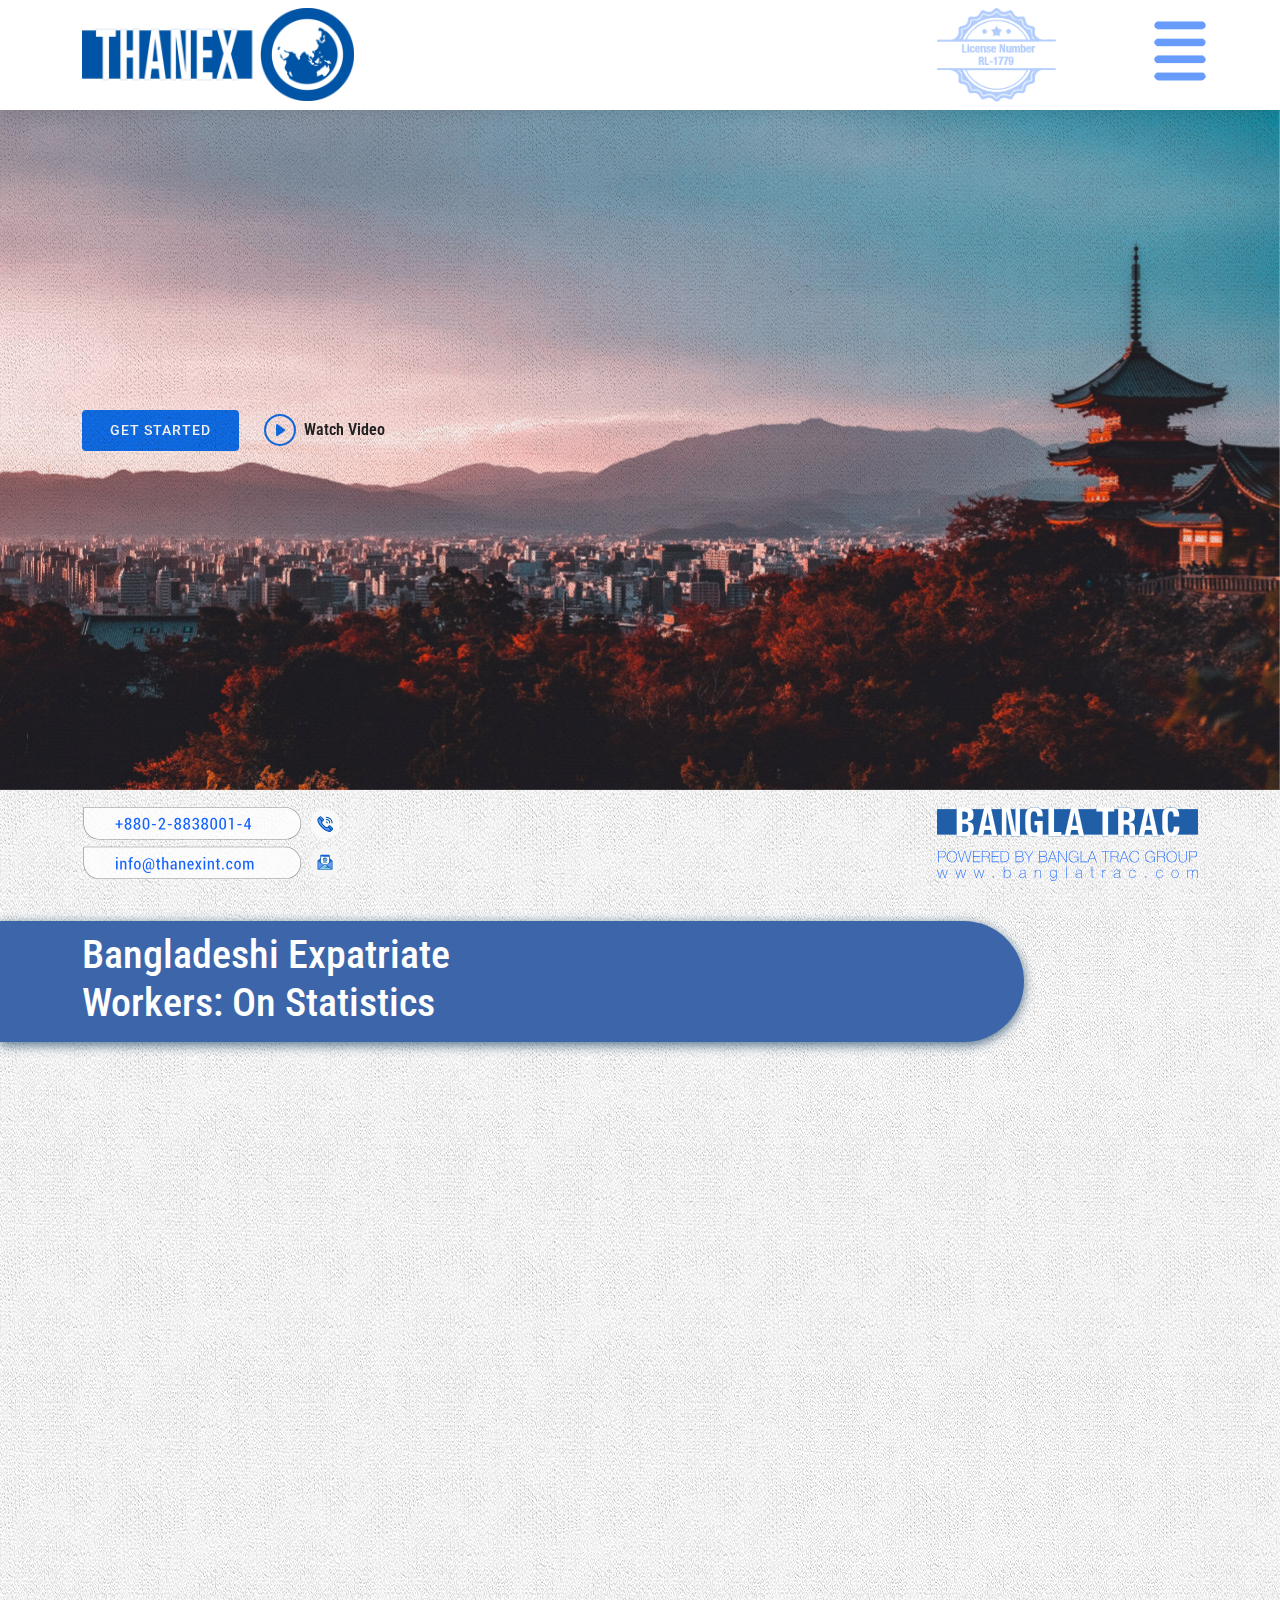
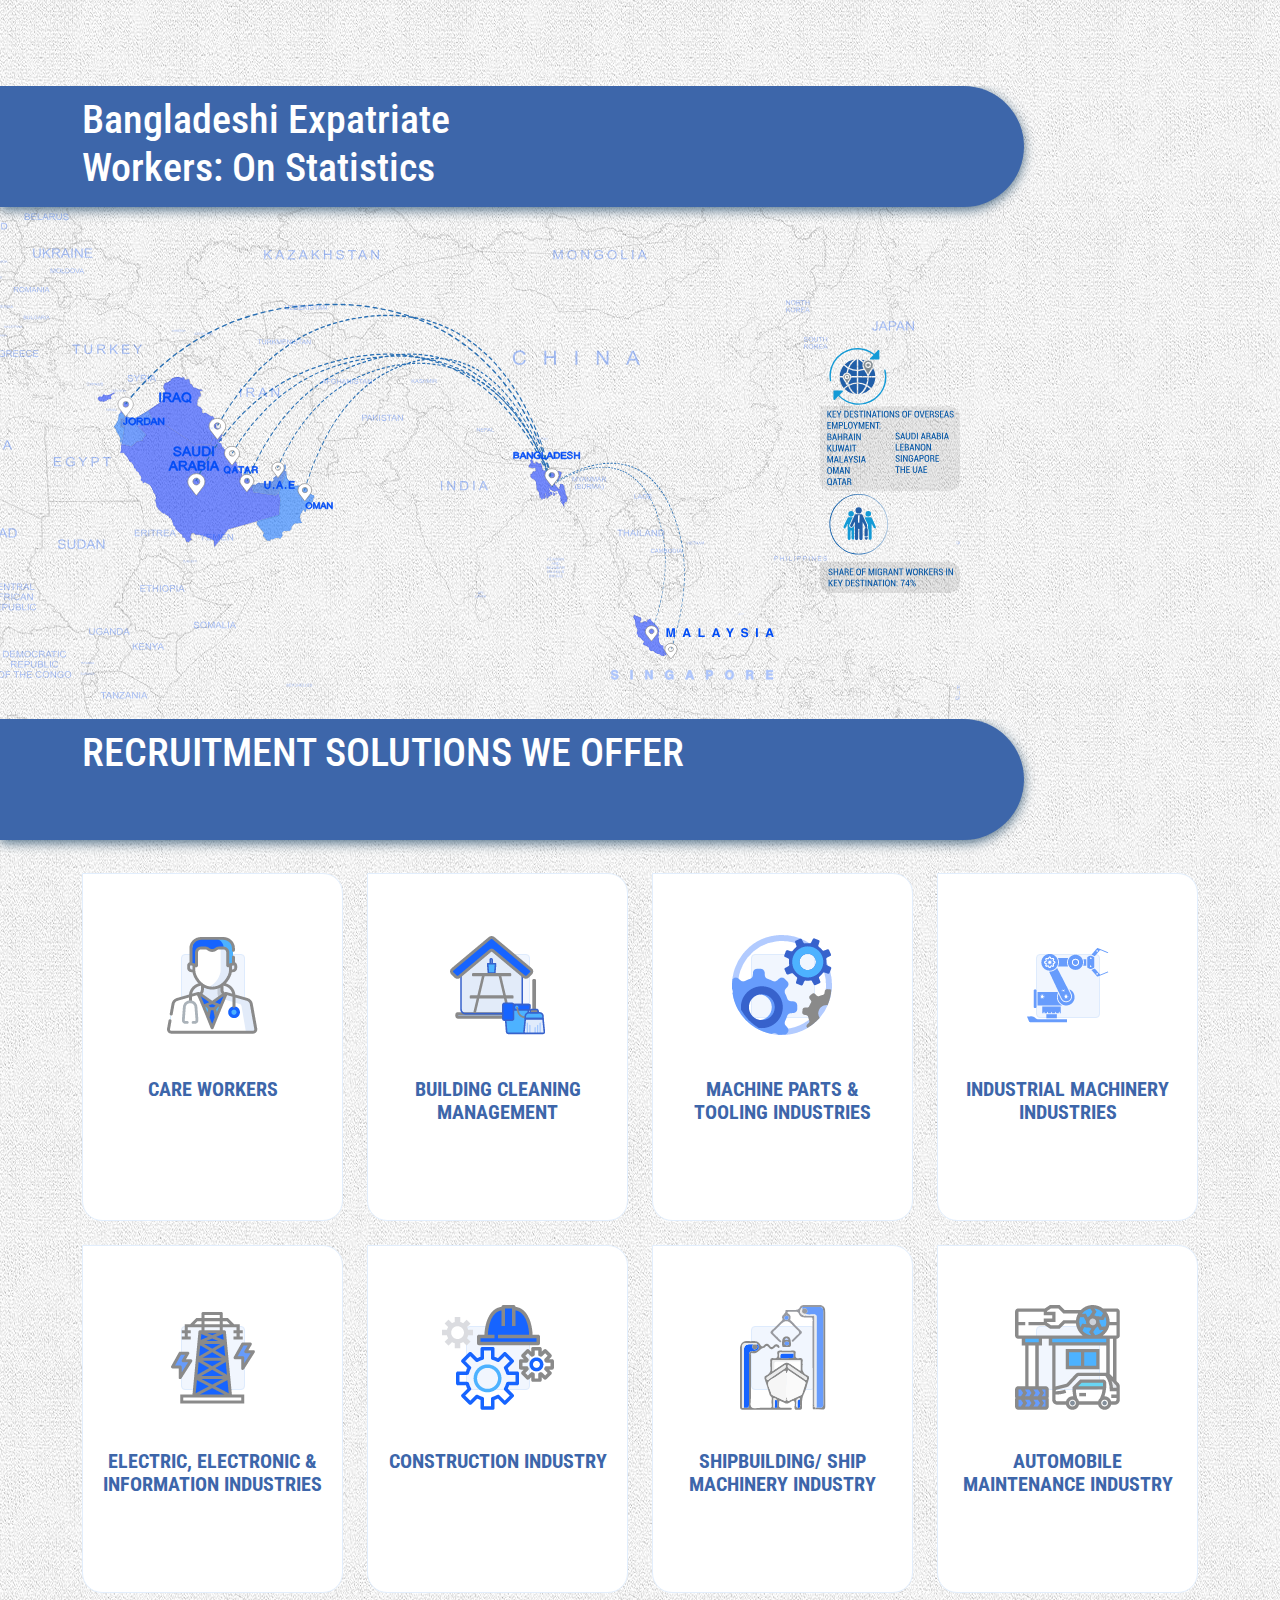
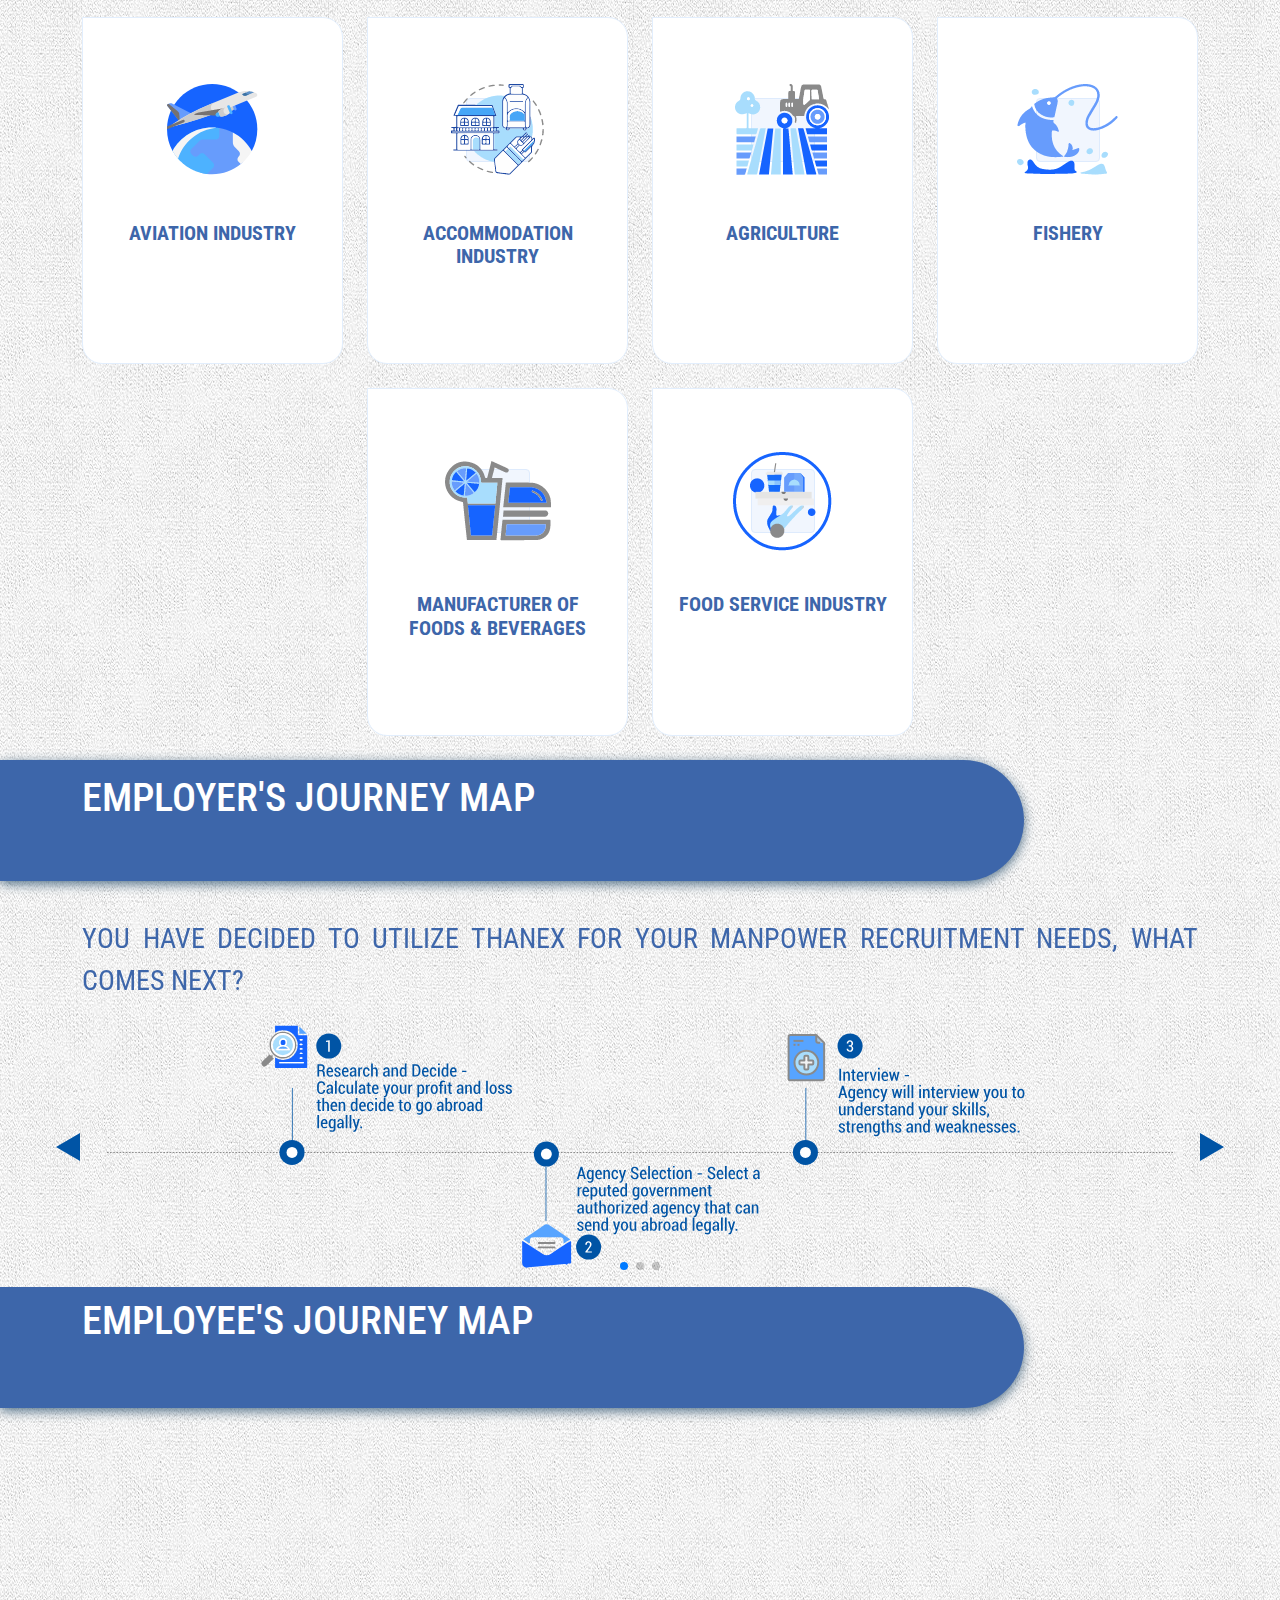
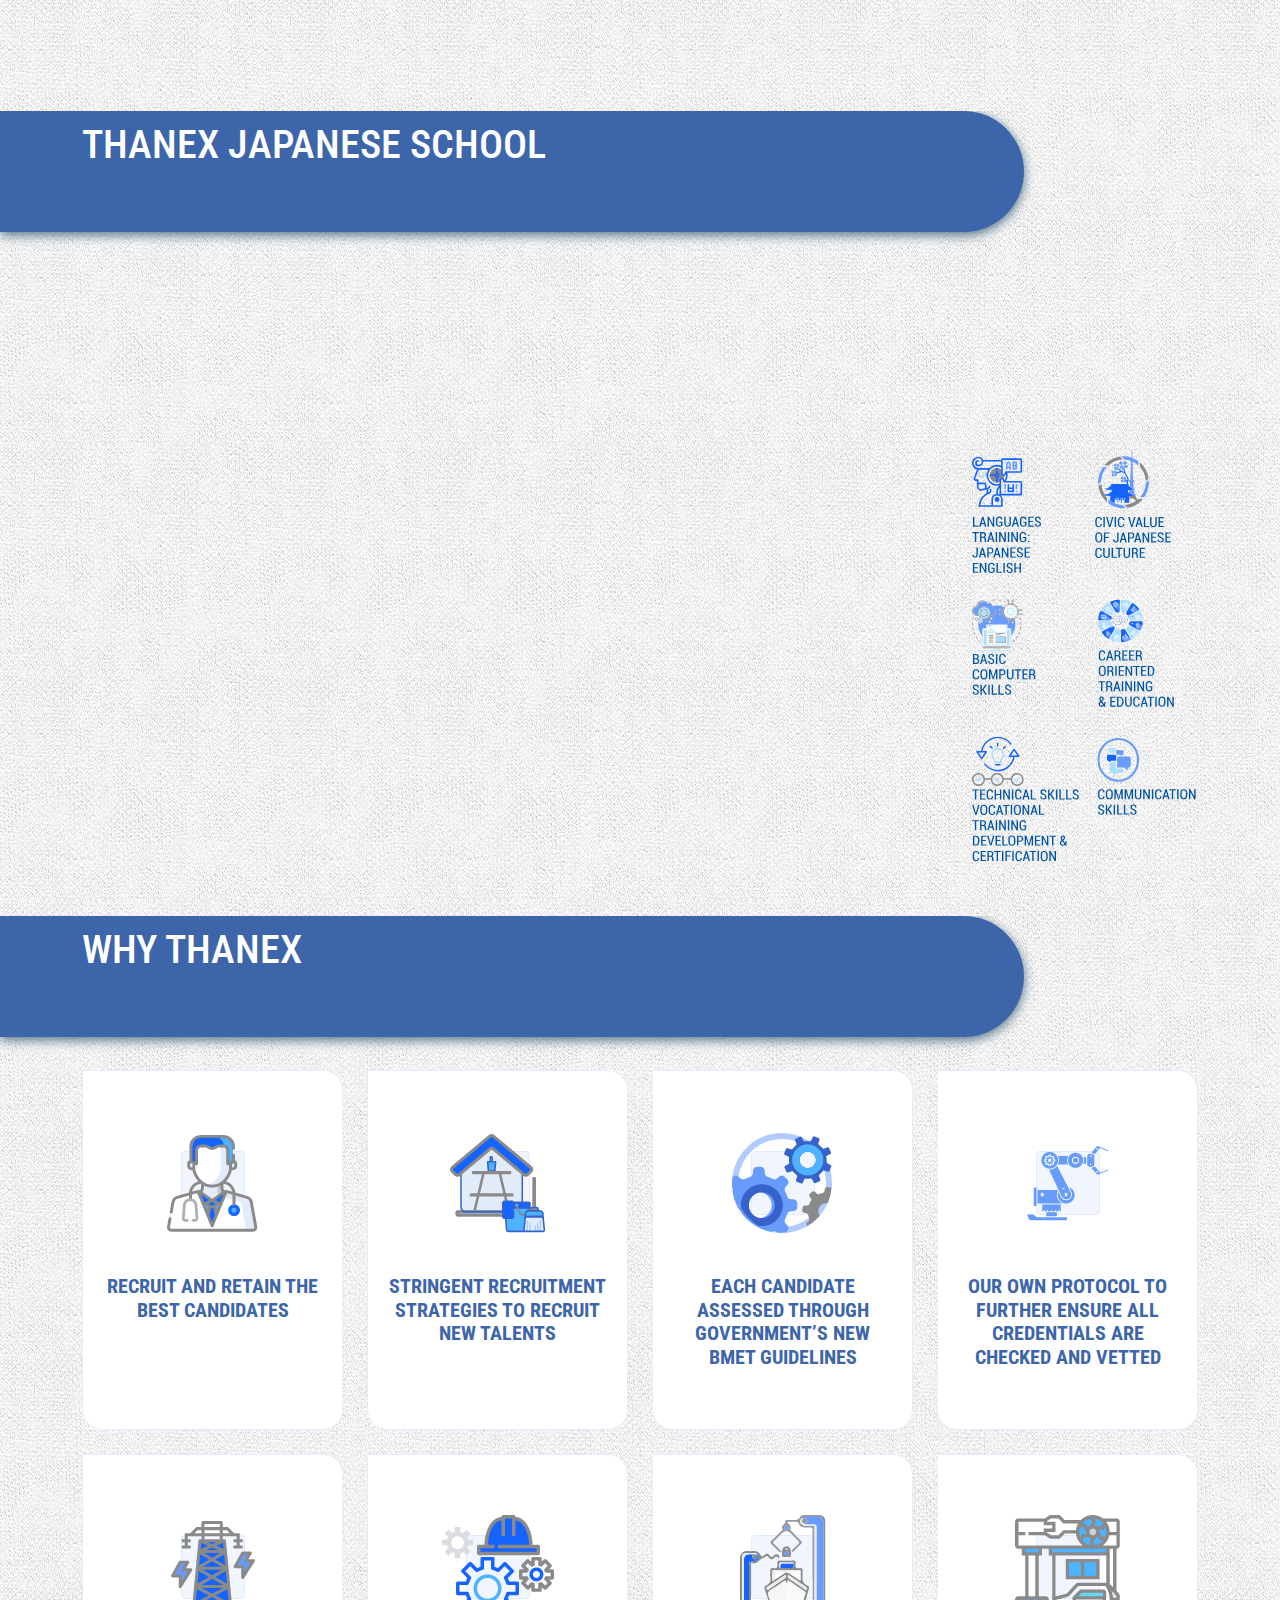
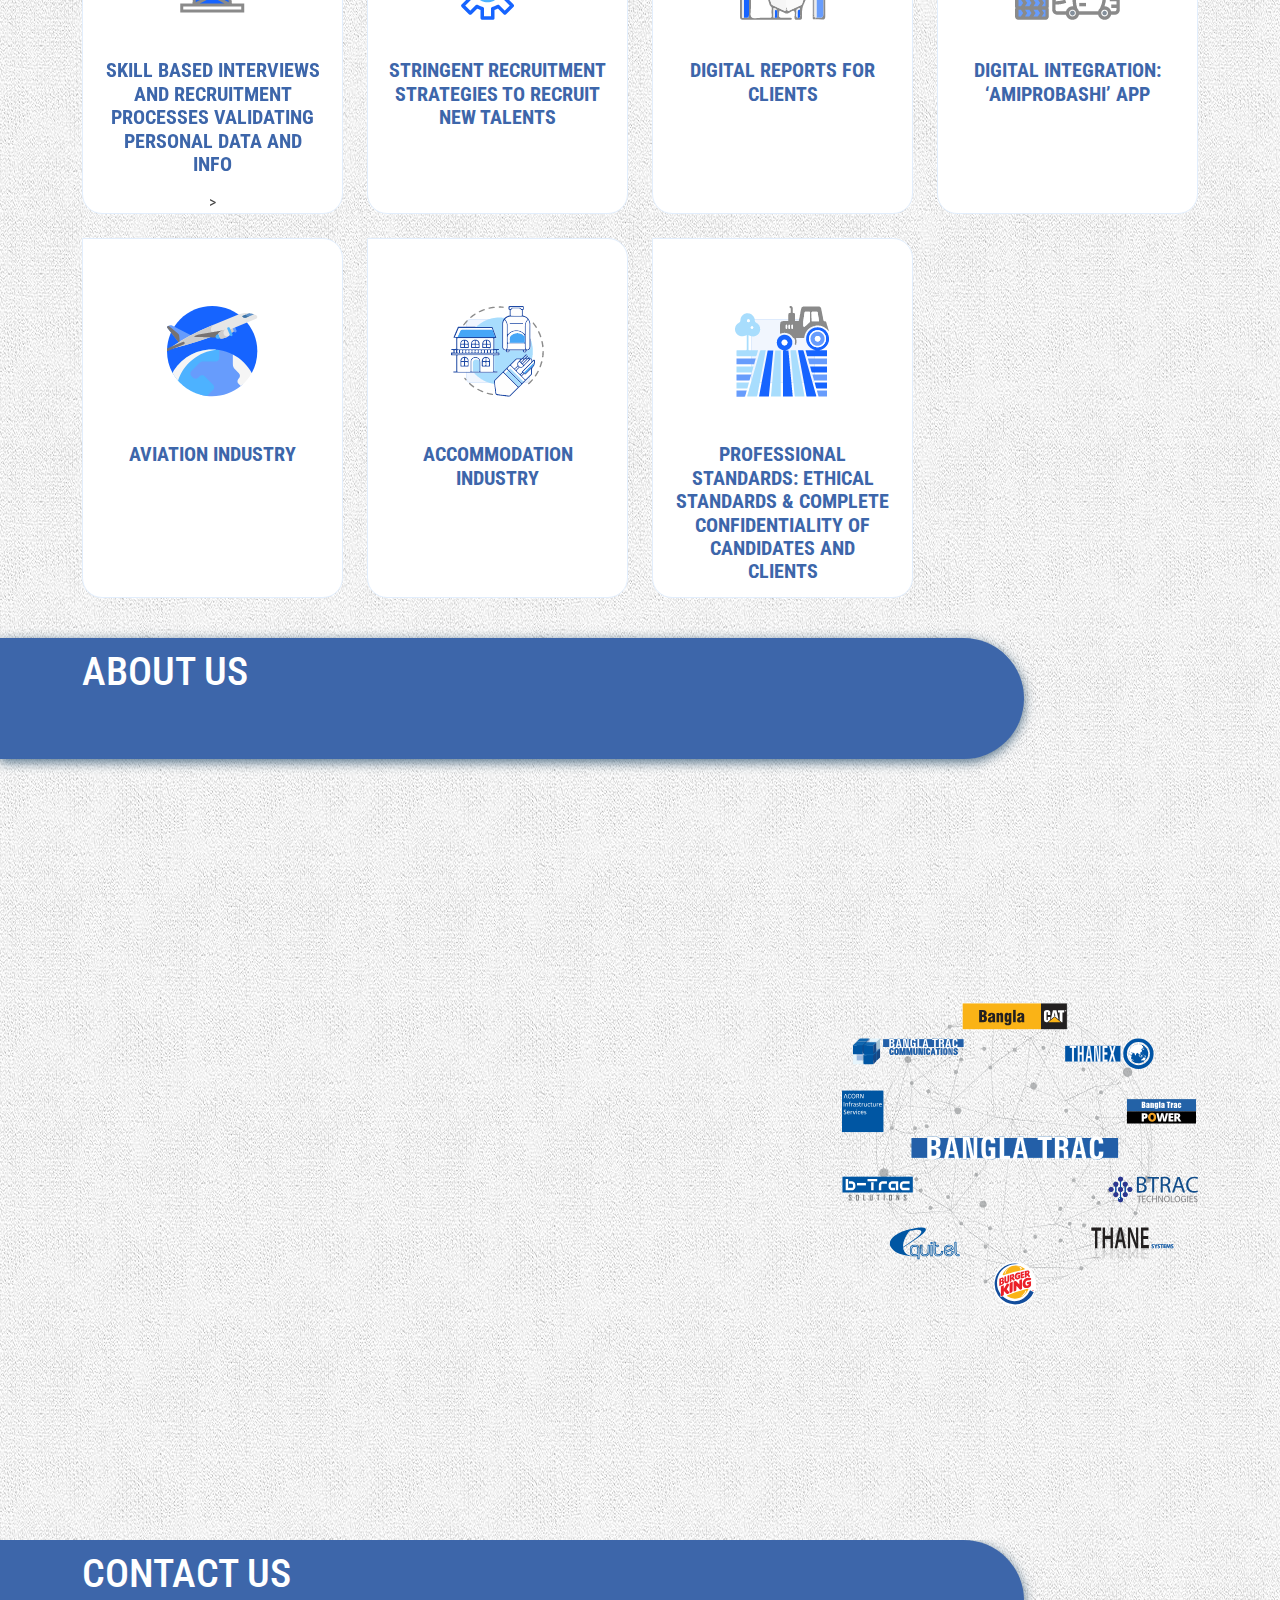
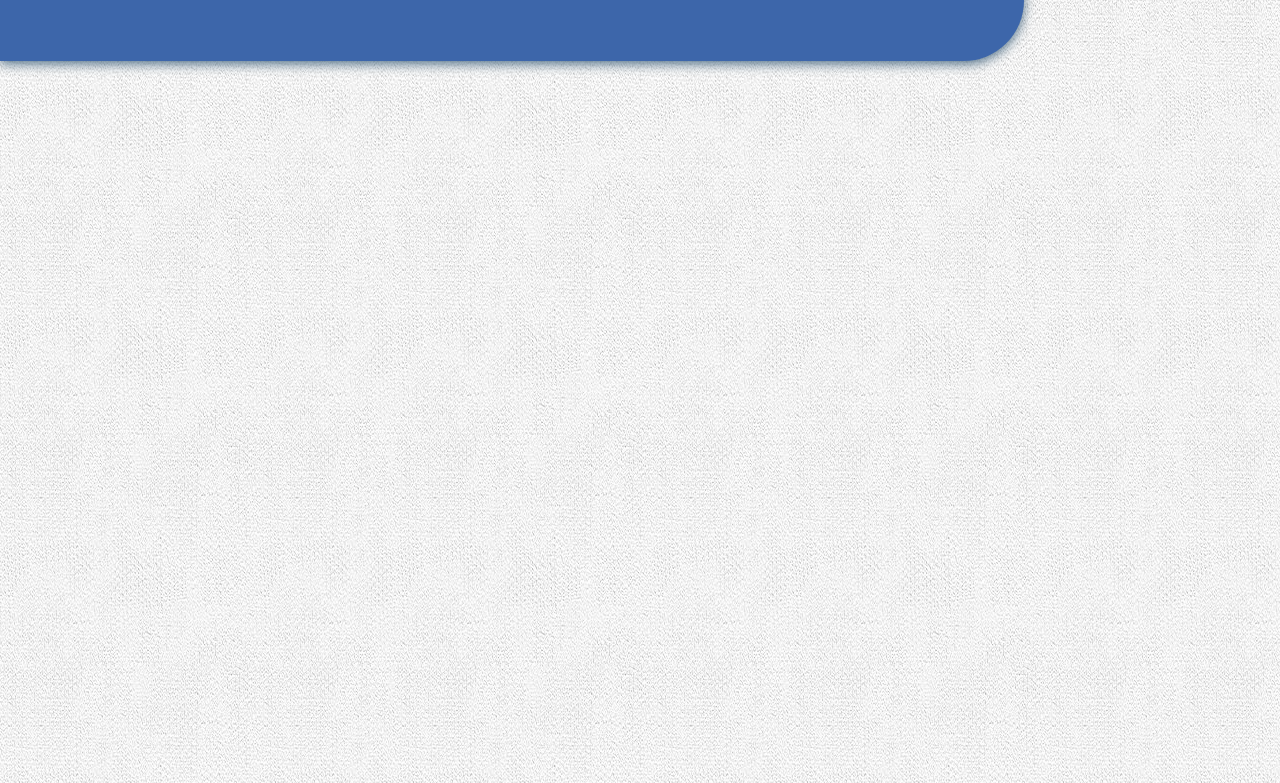
==== commit 64d49c74: "Update index.html" ====
--- a/index.html
+++ b/index.html
@@ -539,40 +539,48 @@
   </header><!-- End Header -->
 
   <!-- ======= Hero Section ======= -->
-  <section id="hero">
-    <div id="herochil" class="d-flex align-items-center">
-      <div class="container"  data-aos="zoom-out" data-aos-delay="100">
-      <div class="blend2" >
-        <div class="inner2"></div>
-        <h1 style="color: white!important;">A LICENSED MANPOWER AGENCY IN BANGLADESH:
-          HELPING MIGRANT WORKERS ADD VALUE TO YOUR COMPANY</h1>
-
-
-
-        </div>
-
-        <div class="d-flex" style="isolation: isolate;">
-          <a href="#about" class="btn-get-started scrollto">Get Started</a>
-          <a href="https://www.youtube.com/watch?v=jDDaplaOz7Q" class="glightbox btn-watch-video"><i class="bi bi-play-circle"></i><span>Watch Video</span></a>
-        </div>
-
-        
-
+  <section id="hero" class="scrolled-offset" style="
+  position: relative;
+">
+  <div id="herochil" class="d-flex align-items-center">
+    <div class="container aos-init aos-animate" data-aos="zoom-out" data-aos-delay="100">
+    <div class="blend2" style="
+  position: absolute;
+">
+      <div class="inner2"></div>
       
-        
-
-
-       </div>
-
-
+
+
+
+      </div>
+        
+        
+
+     <div class="d-flex" style="isolation: isolate;">
+        <a href="#about-us" class="btn-get-started scrollto">Get Started</a>
+        <a href="https://www.youtube.com/watch?v=jDDaplaOz7Q" class="glightbox btn-watch-video"><i class="bi bi-play-circle"></i><span>Watch Video</span></a>
+      </div>
       
-      </div>
-
+    
+
+      
+
+    
+      
+
+
+     </div>
+
+
+    
     </div>
-    </div>
-    
-   
-  </section><!-- End Hero -->
+
+  
+  
+  <div class="container"><h1 style="color: white!important;">A LICENSED MANPOWER AGENCY IN BANGLADESH:
+  HELPING MIGRANT WORKERS ADD VALUE TO YOUR COMPANY</h1></div>
+ 
+</section><!-- End Hero -->
 
   <div class="container">
 
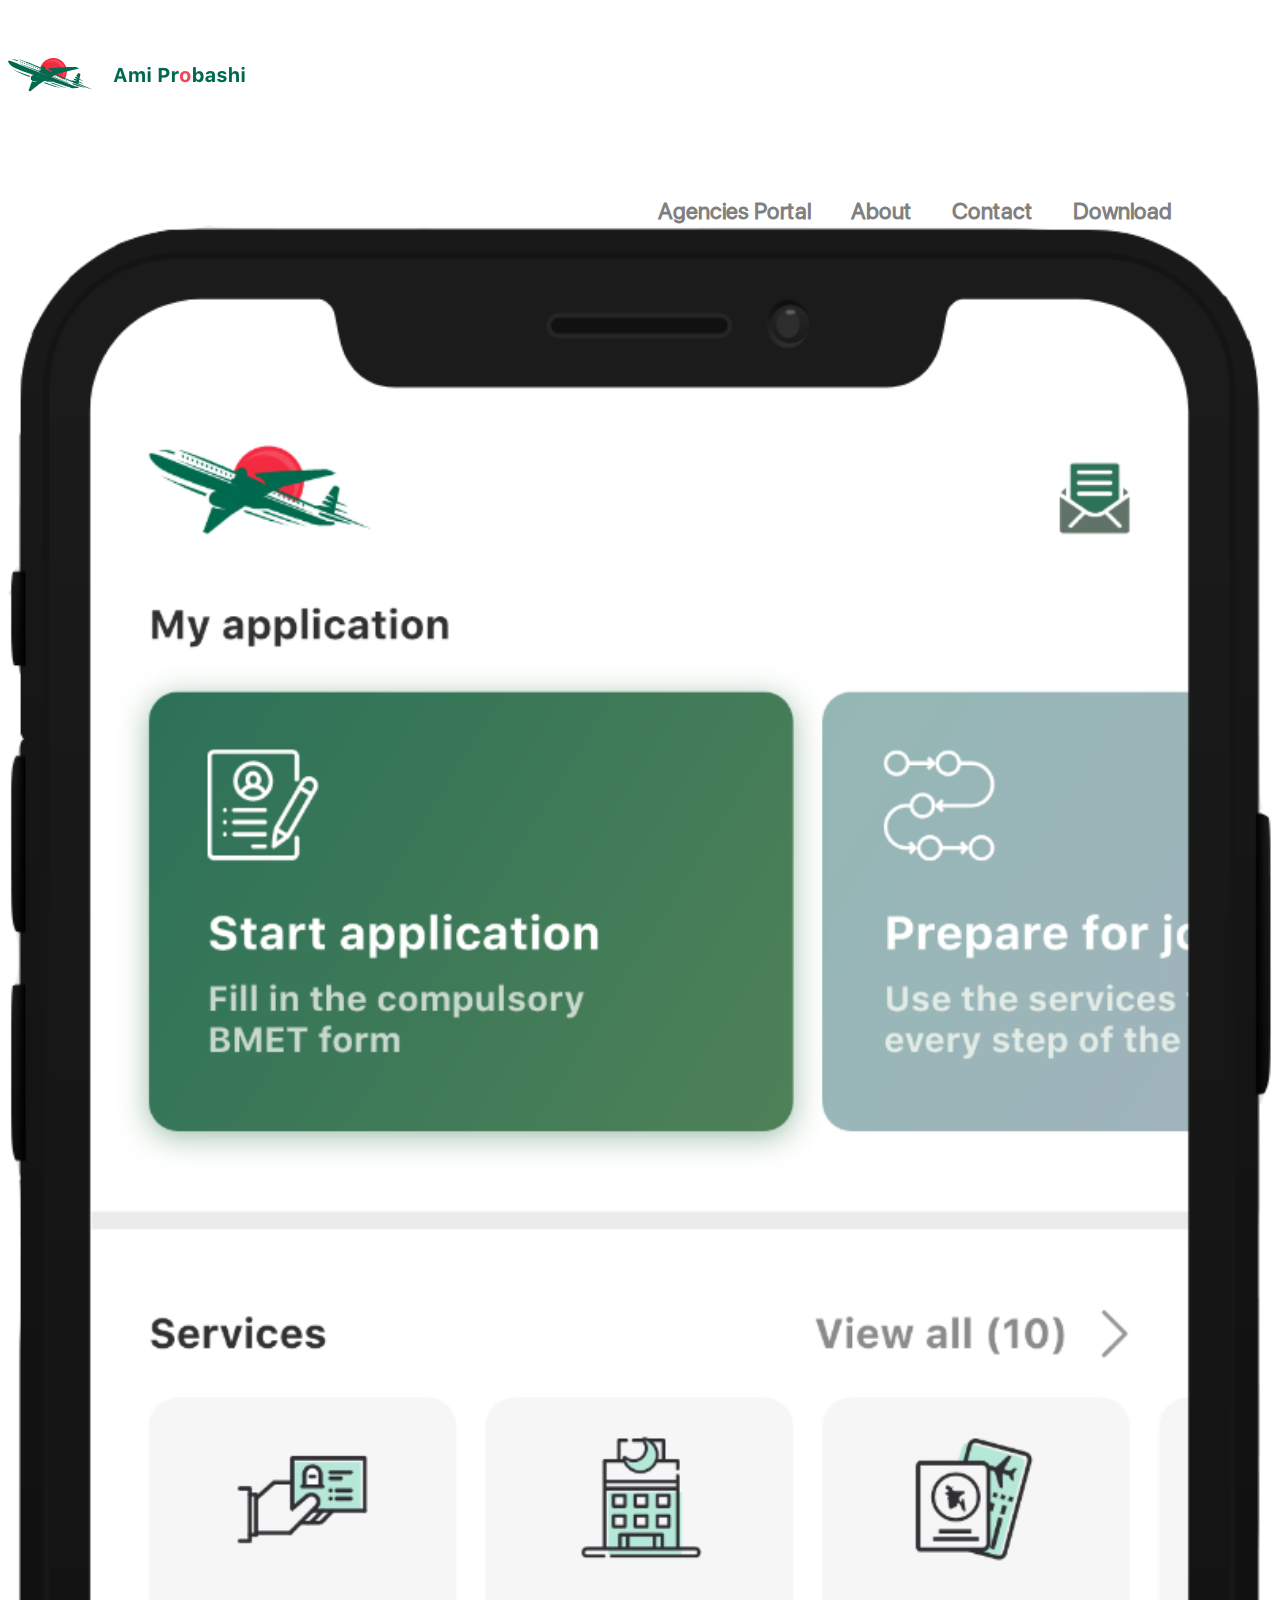
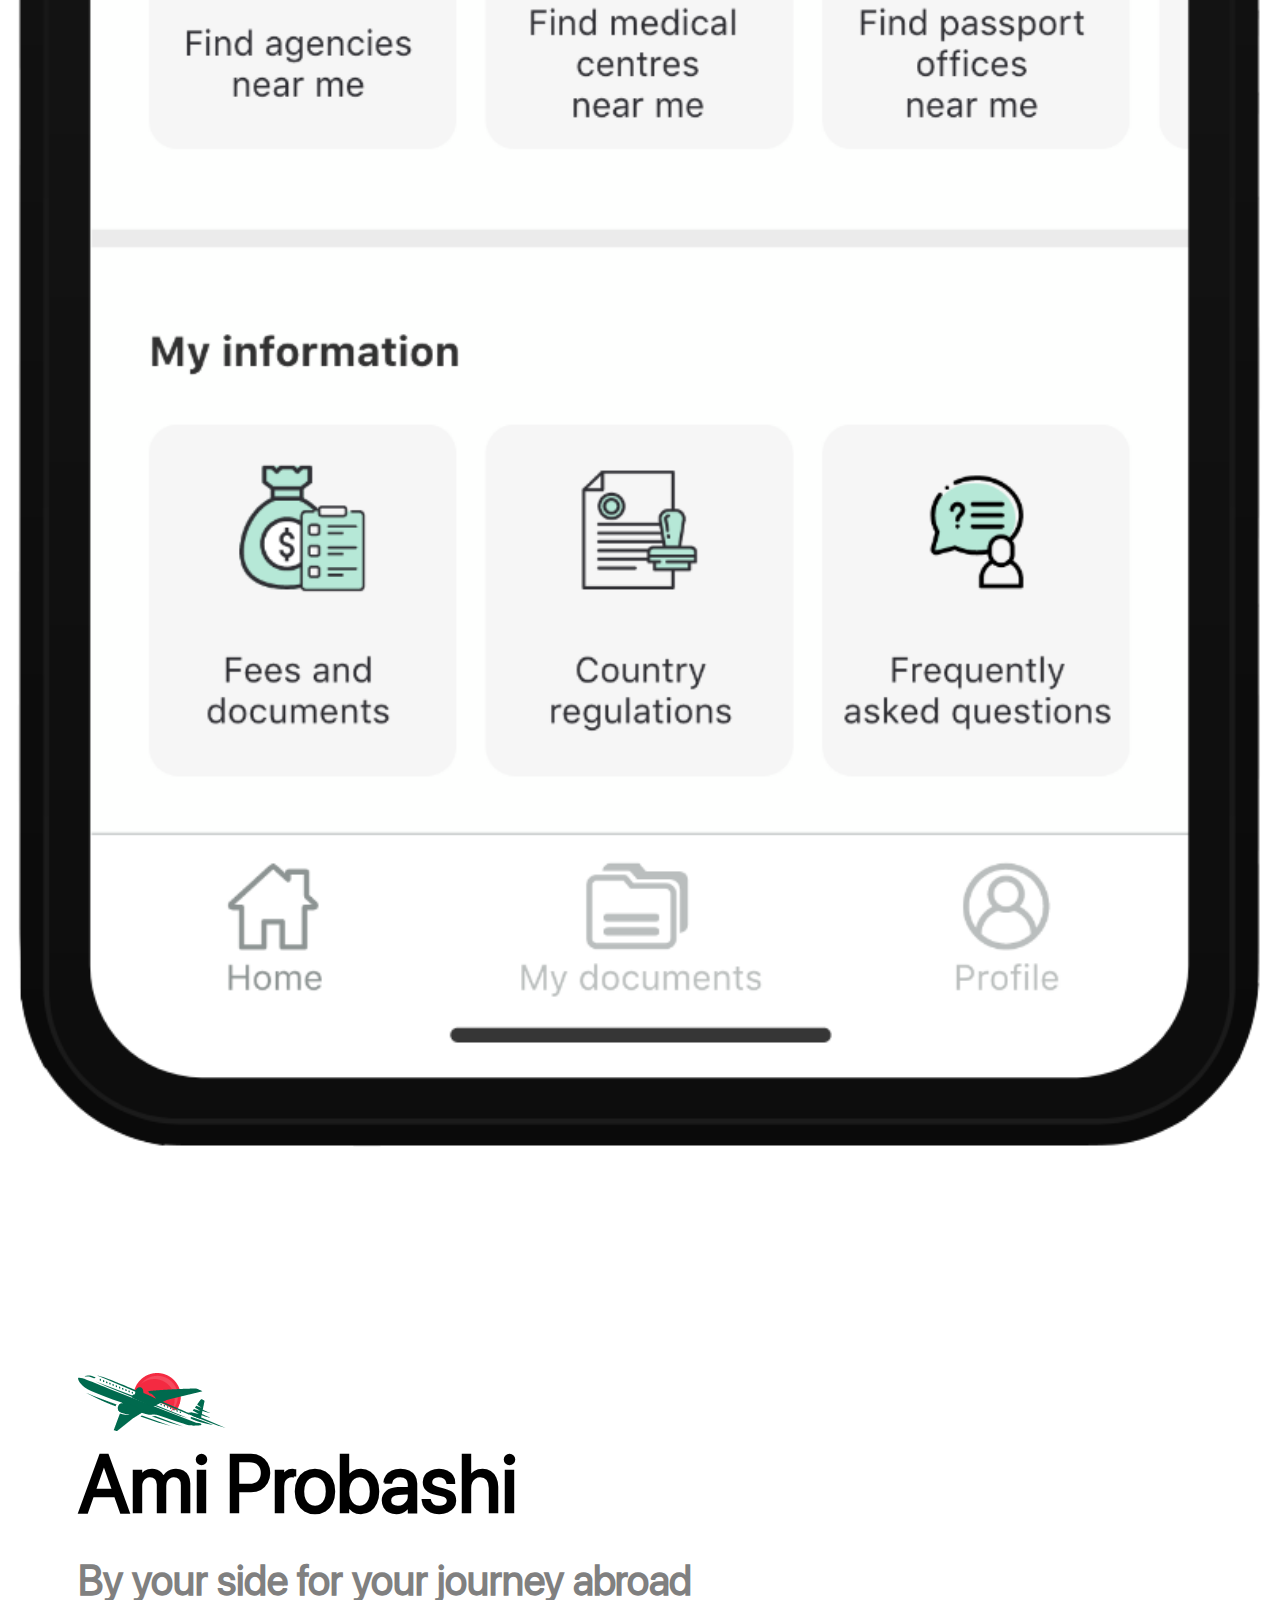
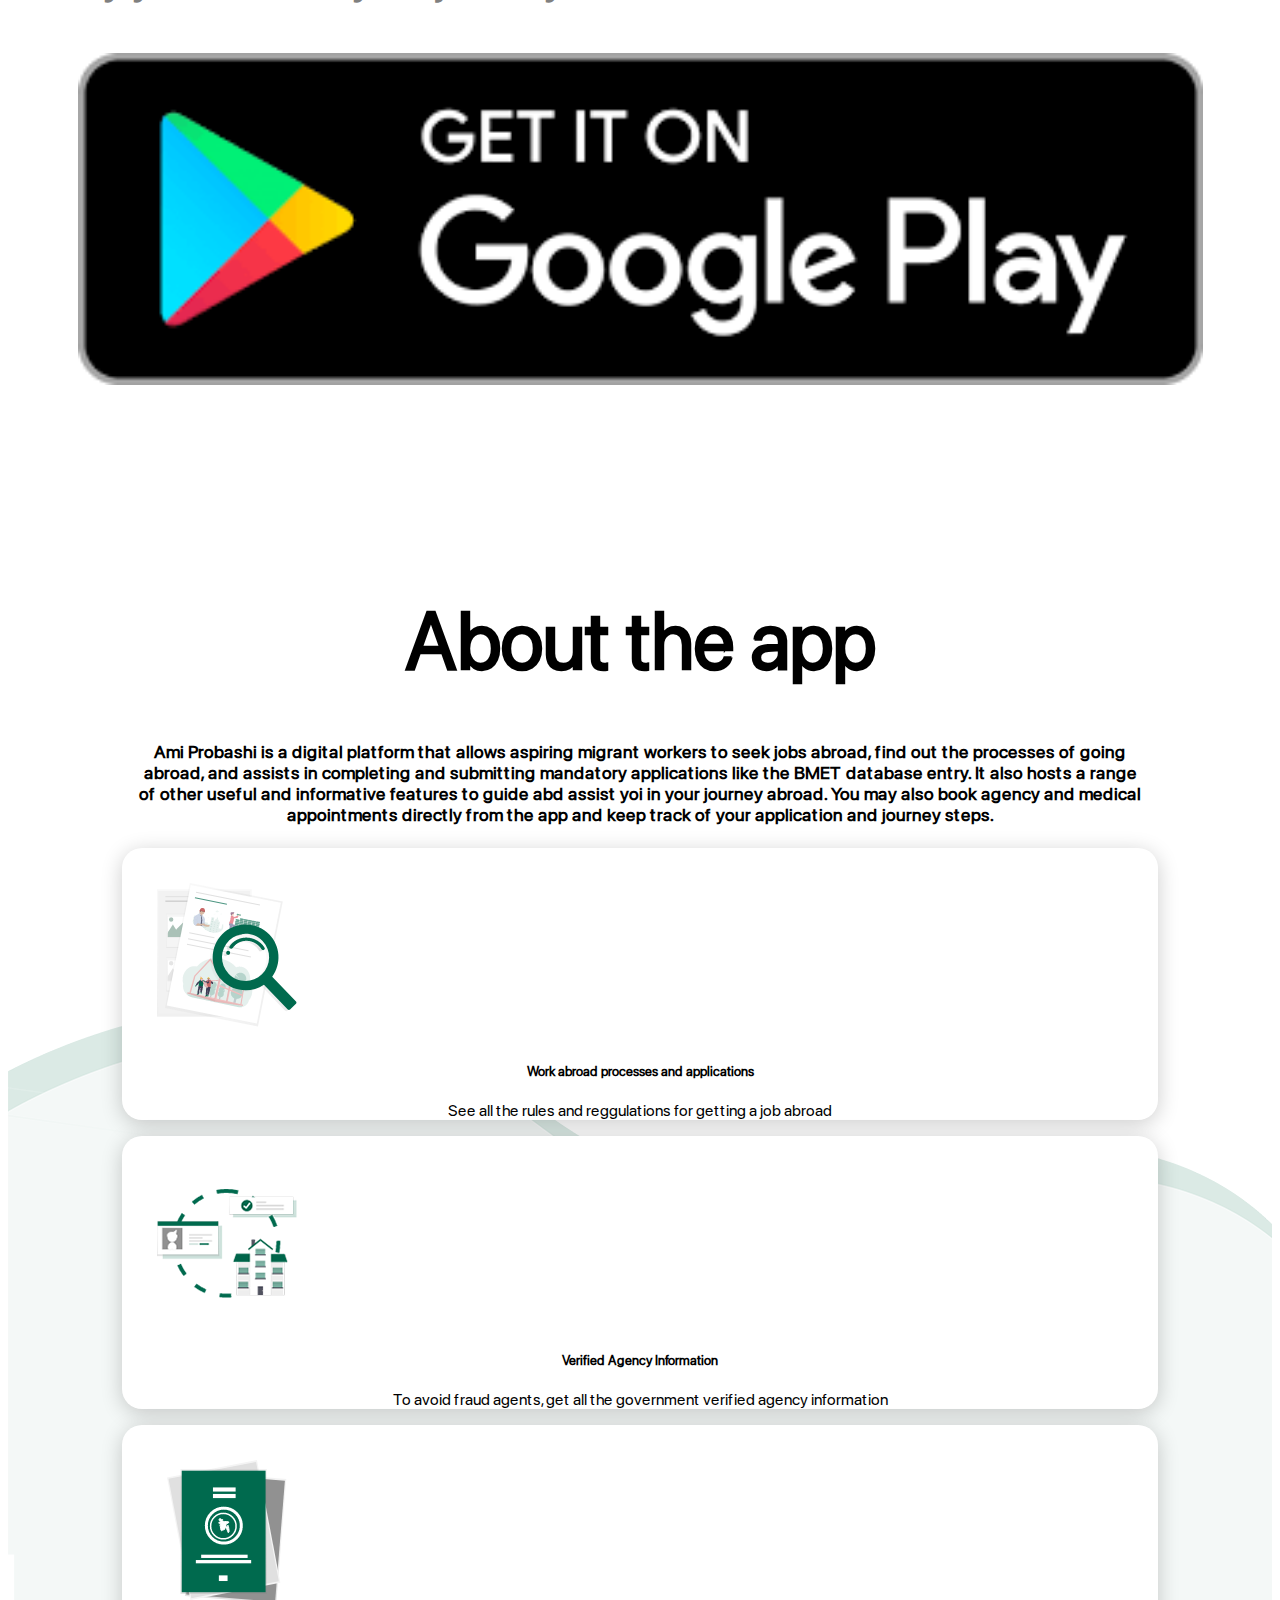
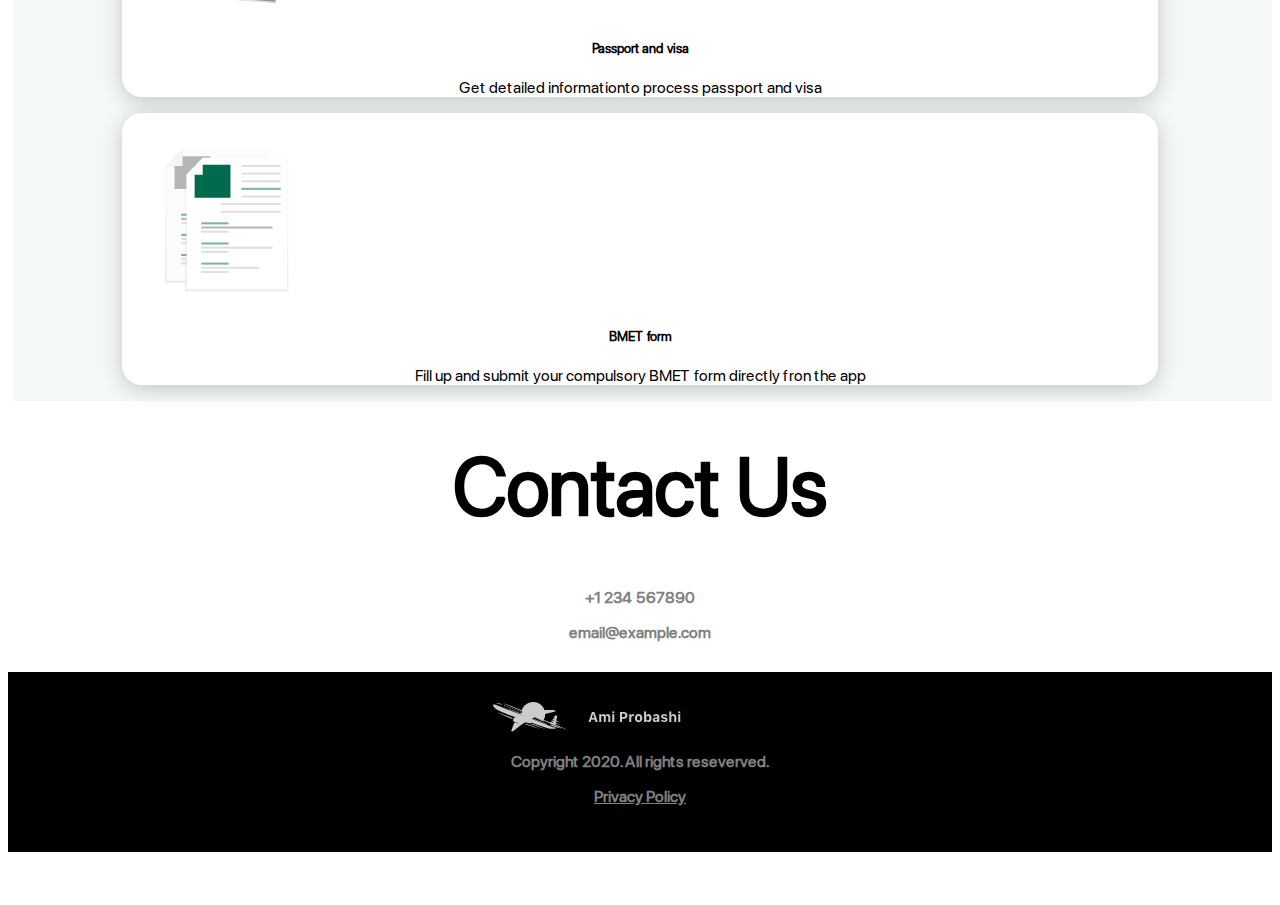
==== commit a3c46efd: "sad" ====
--- a/index.html
+++ b/index.html
@@ -1,1615 +1,565 @@
-<!DOCTYPE html>
-<html lang="en">
-
-<head>
-  <meta charset="utf-8">
-  <meta content="width=device-width, initial-scale=1.0" name="viewport">
-
-  <title>BizLand Bootstrap Template - Index</title>
-  <meta content="" name="description">
-  <meta content="" name="keywords">
-
-  <!-- Favicons -->
-  <link rel="apple-touch-icon" sizes="57x57" href="a3/apple-icon-57x57.png">
-  <link rel="apple-touch-icon" sizes="60x60" href="a3/apple-icon-60x60.png">
-  <link rel="apple-touch-icon" sizes="72x72" href="a3/apple-icon-72x72.png">
-  <link rel="apple-touch-icon" sizes="76x76" href="a3/apple-icon-76x76.png">
-  <link rel="apple-touch-icon" sizes="114x114" href="a3/apple-icon-114x114.png">
-  <link rel="apple-touch-icon" sizes="120x120" href="a3/apple-icon-120x120.png">
-  <link rel="apple-touch-icon" sizes="144x144" href="a3/apple-icon-144x144.png">
-  <link rel="apple-touch-icon" sizes="152x152" href="a3/apple-icon-152x152.png">
-  <link rel="apple-touch-icon" sizes="180x180" href="a3/apple-icon-180x180.png">
-  <link rel="icon" type="image/png" sizes="192x192" href="/a3/android-icon-192x192.png">
-  <link rel="icon" type="image/png" sizes="32x32" href="a3/favicon-32x32.png">
-  <link rel="icon" type="image/png" sizes="96x96" href="a3/favicon-96x96.png">
-  <link rel="icon" type="image/png" sizes="16x16" href="a3/favicon-16x16.png">
-  <link rel="manifest" href="a3/manifest.json">
-  <meta name="msapplication-TileColor" content="#ffffff">
-  <meta name="msapplication-TileImage" content="ms-icon-144x144.png">
-  <meta name="theme-color" content="#ffffff">
-
-  <!-- Google Fonts -->
-  <link href="https://fonts.googleapis.com/css?family=Open+Sans:300,300i,400,400i,600,600i,700,700i|Roboto:300,300i,400,400i,500,500i,600,600i,700,700i|Poppins:300,300i,400,400i,500,500i,600,600i,700,700i" rel="stylesheet">
-
-  <!-- Vendor CSS Files -->
-  <link href="assets/vendor/aos/aos.css" rel="stylesheet">
-  <link href="assets/vendor/bootstrap/css/bootstrap.min.css" rel="stylesheet">
-  <link href="assets/vendor/bootstrap-icons/bootstrap-icons.css" rel="stylesheet">
-  <link href="assets/vendor/boxicons/css/boxicons.min.css" rel="stylesheet">
-  <link href="assets/vendor/glightbox/css/glightbox.min.css" rel="stylesheet">
-  <link href="assets/vendor/swiper/swiper-bundle.min.css" rel="stylesheet">
-
-  <!-- Template Main CSS File -->
-  <link href="assets/css/style.css" rel="stylesheet">
-
-  <!-- =======================================================
-  * Template Name: BizLand - v3.0.1
-  * Template URL: https://bootstrapmade.com/bizland-bootstrap-business-template/
-  * Author: BootstrapMade.com
-  * License: https://bootstrapmade.com/license/
-  ======================================================== -->
-
-  <style>
-    h4{
-
-  text-transform: uppercase;
- }
-    .h1 {
-    width: 81%;
-    padding-top: 20px;
-}
- .followMeBar {
-    filter: drop-shadow(0px 3px 6px rgba(80, 111, 135, 1));
-    /* background: lightblue; */
-    padding: 10px 20px;
-    position: relative;
-    z-index: 3;
-    color: #fff;
-    width: 80%;
-    /* height: 70px; */
-    border-radius: 0px 100px 100px 0px;
-    height: 171px;
-    /* opacity: 0.84; */
-    BACKGROUND-COLOR: #3D66AA;
-    stroke: rgba(112,112,112,1);
-    stroke-width: 1px;
-    stroke-linejoin: miter;
-    stroke-linecap: butt;
-    stroke-miterlimit: 4;
-    shape-rendering: auto;
-    z-index: 11;
-}
-    .para2{font-size:20px}
-p{color:#3D66AA;    text-align: justify;
-text-transform: uppercase;
-
-font-size: 28px;
-}
-.row.swiper-container {
-  margin-top: 50px;
-  position: relative;
-  width: 70%;
-  margin: 0 auto;
-}
-
-
-.swiper-wrapper {
-  margin: 0 auto;
-
-  background: #f00;
-}
-    .headcard2{
-
-      padding-top: 40px;
-      color:#3D66AA;
-    }
-    .icon-box{
-
-      height: 100%;
-    }
-.marg{
-
-margin: 100px;
- 
-}
-
-
-.dropdown {
-    left: -225px;
-    top: 80px;
-}
-
-@media (max-width: 576px) { 
-  
-
- 
-.sm-pad-only {
-    padding-left: 30%;
-    padding-right: 10%;
-    padding-top: 53px;
-} }
-
-@media (min-width: 576px) {
-
-  .dropdown {
-    left: -175px;
-    top: 80px;
-}
- }
-
-
-
-@media (min-width: 576px) and (max-width:992px) { 
-
-  .sm-pad-only{
-  padding-left: 30%;
-    padding-right: 10%;
-    padding-top: 53px;
-}
-
- }
-
- @media (max-width: 767px) {
-
-   .dis{
-     display: none;
-   }
-  .topee {
-    padding-top: 44px!important;
-}
-  .cop {
-    padding: 20%;
-    padding-top: 0;
-    padding-bottom: 0;
-}
-
- }
-
- @media (max-width: 400px) {
-
-.cop {
-  padding: 14%;
-  padding-top: 0;
-  padding-bottom: 0;
-}
-}
-@media (min-width: 768px) and (max-width:992px) {
-  .cop {
-    width: 32%;
-    margin-right: 1%;
-    margin-bottom: 1%!important;
-}
-  .cop2 {
-    width: 49%!important;
-    margin-right: 1%;
-}
-  
-}
- 
-@media (min-width: 768px) {
-  
-  
-  .dropdown{
-    left: -285px;
-    top: 80px;
-  }
-  .h1 {
-    padding-top: 11px;
-}
-  
-  .navbar-mobile .mobile-nav-toggle {
-    position: absolute;
-    top: 15px;
-    right: 0;
-}.navbar-mobile ul {
-  display: flex;
-  flex-direction: column;
-  position: absolute;
-  top: 55px;
-  width: 280px;
-  /* right: 512%; */
-  height: 390px;
-  bottom: 15px;
-right:0;
-  padding: 10px 0;
-  background-color: #fff;
-  overflow-y: auto;
-  transition: 0.3s;
-}
-
-  
-}
-.sweephide{
-
-  display:block;
-
-}
-.sweepshow{
-  display:none;
-
-
-}
-@media (max-width: 991px) {
-.sweephide{
-
-  display:none;
-
-}
-.sweepshow{
-
-display:block;
-
-}
-
-
-}
-@media (min-width: 992px) {
-  
-  .services .icon-box h4 {
-
-    font-size: 14.6px;
-}
-  .icon-box {
-    max-height: 330px;
-}
-  
-  .dropdown{
-    left: -285px;
-    top: 80px;
-  }
-  .h1 {
-    padding-top: 11px;
-} .navbar-mobile ul {
-  display: flex;
-  flex-direction: column;
-  position: absolute;
-  top: 55px;
-  width: 280px;
-  /* right: 512%; */
-  height: 390px;
-  bottom: 15px;
-  left: 65%;
-  padding: 10px 0;
-  background-color: #fff;
-  overflow-y: auto;
-  transition: 0.3s;
-}
-  .largesize{
+        <!DOCTYPE html>
+        <html lang="en">
+        <head>
+            <meta charset="UTF-8">
+            <meta name="viewport" content="width=device-width, initial-scale=1.0">
+            <title>Document</title>
+
+            <link rel="stylesheet" href="bootstrap-4-utilities.css">
+        
+
+
+
+        <!-- Latest compiled and minified JavaScript -->
+        <script src="https://stackpath.bootstrapcdn.com/bootstrap/3.4.1/js/bootstrap.min.js" integrity="sha384-aJ21OjlMXNL5UyIl/XNwTMqvzeRMZH2w8c5cRVpzpU8Y5bApTppSuUkhZXN0VxHd" crossorigin="anonymous"></script>
+
+        <style>
+            .grey2{
+                color:gray;
+
+
+            }
+    .footer-logo    {
+
+
+
+
+
+    width: 215px;
+    margin: auto;
+
+    }
+        .textpar{width: 80%;
+        margin: auto;
+        text-align: center;
+        font-size: 16.3px;
+        font-weight: 900;
+        text-align: justify;}
+        h1{
+            font-weight: 900;
+        }
+            h2 {
+            font-size: 2rem;
+            color: grey;
+        }
+        @font-face {
+            font-family: 'SF Pro';
+            src: url('SFPro-Regular.woff2') format('woff2'),
+                url('SFPro-Regular.woff') format('woff');
+            font-weight: normal;
+            font-style: normal;
+            font-display: swap;
+        }
+        .body {  
+            
+            font-family: 'SF Pro';
+        
+        }
+        a{
+            font-family: 'SF Pro';
     
-
-width:19.2%;
-margin-right:1%;
-}
-.largesizewidth{
-
-width:19.2%;
-
-}
-  
-  .col-half-offset{
-    margin-left:4.166666667%
-}
-  
-  .abs{
- position:absolute
-}
-
-.marg{
-
-  margin: 100px;
-    margin-left: 0;
-    margin-top: 50px;
-}}
-
-
-@media (min-width: 1200px) {
-  .services .icon-box h4 {
-    font-size: 19.5px;
-}
-  .icon-box { 
-    max-height: 360px;
-}
-  .dropdown{
-    left: -285px;
-    top: 80px;
-  }
-
-  .h1 {
-    width: 80%;
-    padding-top: 10px;
-  }
-  
-  
-  .navbar-mobile ul {
-  display: flex;
-  flex-direction: column;
-  position: absolute;
-  top: 55px;
-  width: 280px;
-  /* right: 512%; */
-  height: 390px;
-  bottom: 15px;
-  left: 65%;
-  padding: 10px 0;
-  background-color: #fff;
-  overflow-y: auto;
-  transition: 0.3s;
-  }
-  .largesize{
-
-width:19.2%;
-margin-right:1%;
-}
-.largesizewidth{
-
-width:19.2%;
-
-}
-  .col-half-offset{
-    margin-left:4.166666667%
-}
- }
-
-
-@media (min-width: 1400px) {
-  .icon-box {
-    max-height: 330px;
-}
-  .dropdown{
-    left: -330px;    top: 80px;
-  }
-  .navbar-mobile ul {
-  display: flex;
-  flex-direction: column;
-  position: absolute;
-  top: 55px;
-  width: 280px;
-  /* right: 512%; */
-  height: 390px;
-  bottom: 15px;
-  left: 65%;
-  padding: 10px 0;
-  background-color: #fff;
-  overflow-y: auto;
-  transition: 0.3s;
-}
-
-  .followMeBar{
-
+            color: gray!important;
+            font-weight:600;
+        }
     
-  }
-  .largesize{
-
-    width:19.2%;
-    margin-right:1%;
-  }
-  .largesizewidth{
-
-width:19.2%;
-
-}
-  .col-half-offset{
-    margin-left:4.166666667%
-}
-  
-
-}
-
-.followMeBar {
-    filter: drop-shadow(0px 3px 6px rgba(80, 111, 135, 1));
-    /* background: lightblue; */
-    padding: 10px 20px;
-    position: relative;
-    z-index: 3;
-    color: #fff;
-    width: 80%;
-    /* height: 70px; */
-    border-radius: 0px 100px 100px 0px;
-    height: 121px;
-    /* opacity: 0.84; */
-    BACKGROUND-COLOR: #3D66AA;
-    stroke: rgba(112,112,112,1);
-    stroke-width: 1px;
-    stroke-linejoin: miter;
-    stroke-linecap: butt;
-    stroke-miterlimit: 4;
-    shape-rendering: auto;
-    z-index: 11;
-}
-
-.menu{
+        .here{
+        padding-left: 30px;
+        }
+
+        h1 {
+        font-size: 15.5vw!important;
+    } .imagewid{width: 70%;}
+    .wave:before {
+        content: "";
+        position: absolute;
+        bottom: 0;
+        left: 0;
+        z-index: -100;
+        width: 100%;
+        height: 2306px;
+        background: url(png/bg.png) no-repeat;
+    }
+        @media (min-width: 576px) {
+            .wave:before {
+        content: "";
+        position: absolute;
+        bottom: 0;
+        left: 0;
+        z-index: -100;
+        width: 100%;
+        height: 1096px;
+        background: url(png/bg.png) no-repeat;
+    }
+            .textpar{width: 80%!important;
+        margin: auto;
+        text-align: center;
+        font-size: 18px;
+        font-weight: 900;
+    }
+        
+        .imagewid{width: 50%;}
+            
+            h1{font-size: 60px!important}
+            .here{
+        padding-left:25%;padding-right:20%; 
+
+        } 
+
+
+
+        }
+        @media (min-width: 576px) and (max-width: 768px)  {
+            
+        .midmobil{padding-left: 22%;
+            width: 100%;}}
+
+
+        @media (min-width: 768px) {    .wave:before {
+        content: "";
+        position: absolute;
+        bottom: 0;
+        left: 0;
+        z-index: -100;
+        width: 100%;
+        height: 1096px;
+        background: url(png/bg.png) no-repeat;
+    }
+    h1{font-size: 60px!important} 
+            .padee{    padding: 150px;
+            padding-left: 20px;
+            padding-right: 10px;padding-top:10px}
+            
+
+            .here{
+            padding:100px;padding-left:0;padding-right:0;padding-bottom:200px;
+        } 
+        
+        
+        .imagewid{width: 50%;}}
+
+
+        @media (min-width: 992px) {     .imagewid{width: 110%;}
+            .head2{  font-size: 2.1em;}
+            .wave:before {
+        content: "";
+        position: absolute;
+        bottom: 0;
+        left: 0;
+        z-index: -100;
+        width: 100%;
+        height: 1076px;
+        background: url(png/bg.png) no-repeat;
+    }
+    h1{font-size: 60px!important} }
+
+
+        @media (min-width: 1200px) { 
+
+            .footer-logo    {
+
+
+
+
+
+    width: 295px;
+    margin: auto;
+
+    }
+            .imagewid{width: 95%;}
+            .head2{  font-size: 2.6em;}
+            .wave:before {
+        content: "";
+        position: absolute;
+        bottom: 0;
+        left: 0;
+        z-index: -100;
+        width: 100%;
+        height: 996px;
+        background: url(png/bg.png) no-repeat;
+    }
+            h1{font-size: 80px!important}
+            .padee{  
+            padding-right: 10px;  padding: 150px;
+            padding-left: 70px!important;
+            padding-right: 10px;}
+        
+            .customwidth{
+                padding-left: 90px;
+            }
+        }
+
+        @media (max-width: 576px) {
+
+            .martop{margin-top:20px}
+            .midmobil{padding-left: 27%;}
+            .customwidth{min-width:400px}
+
+        }
+
+        @media (min-width: 576px) {
+
+
+        }
+
+        @media (max-width: 768px) {   .paradona{padding-top:0} }
+
+        @media (min-width: 768px) {    .paradona{padding-top:100px} }
+
+            section{
+                width:100%;
+                min-height:0px
+            }
+            .wave{
+
+                position: relative;
+            }
+        .cardclass{
+            z-index: 100;
+                    width: 270px;
+                    border-radius: 20px;
+                    height: 340px;
+                    box-shadow: 0 4px 21px 0 rgb(0 0 0 / 20%);
+                    background: white;
+                    margin:auto;
+        }
+        .card{
+            margin-bottom:100px;
+        }
+
+        .cdd{
+            margin-bottom:10px;
+
+        }
+        .menu{
   cursor: pointer;
   display: flex;
   flex-wrap: wrap;
   position: relative;
 }
-.dropdown {
-    position: absolute;
-    flex-direction: column;
-    align-items: space-between;
-    box-shadow: 0 5px 5px grey;
-    margin: 25px 0;
-    background: white;
-    z-index: 1;
-    background-color: #3D66AA;
-    width: 450px;
-    border-radius: 20px;
-    display: none;
-}
-.dropdown a:hover {
-    background-color: white;
-    color: black;
-    border-radius: 10px;
-}
-
-.dropdown a {
-    text-decoration: none;
-    color: white;
-    padding: 20px;
-    /* margin: 20px; */
-    font-size: 19.3px;
-    display: block;
+.dropdown{
+  position: absolute;
+  flex-direction: column;
+  align-items: space-between;
+  box-shadow: 0 10px 10px gray;
+  margin: 25px 0;
+  z-index: 1;
+  background-color: #F4F8F7;
+  width: 160px;
+  display: none;
+}
+.dropdown a{
+  
+  text-decoration: none;
+  color: black;
+  padding: 20px;
+/*   margin: 20px; */
+  font-size: 25px;
+  display: block;
+}
+.dropdown a:hover{
+    
+  background-color: white;
+  color: white;
 }
 .menu:hover .dropdown{
   display: block;
 }
-ul {
-   
-
-
-}
-  
-li {
-    padding: 20px;
-    padding-top: 0px;
-    padding-bottom: 0px;
-}</style>
-</head>
-
-<body>
-
-
- 
-
-  <!-- ======= Header ======= -->
-  <header id="header" class="fixed-top">
-    <div class="container">
-
-      <div class="row">
-
-        <div class="col-6 col-sm-6 col-md-7 col-lg-8 col-xl-9"><a href="index.html"><img src="a3/ID1_THANEX_web_page__HOME_ALL-.png" alt="" style="
-    padding-top: 8px;
-    padding-bottom: 8px;
-"></a></div>
-        <div class="dis col-1 col-sm-4 col-md-3 col-lg-2 col-xl-2">
-        <img src="ASSET2/Layer_-14.png" alt="" style="
-    /* padding: 30px; */
-    /* padding-right: 0; */
-    width: 120px;
-    padding-top: 8px;
-    padding-bottom: 8px;
-">
-
-          
-        </div>
-        <div class="col-5 col-sm-6 col-md-2 col-lg-2 col-xl-1 menu" style="
-    position: relative;
-    /* text-align: right; */
-">
-
-         
-         
-              <img class="" src="ASSET2/menu.png " alt="" style="
+.dropdown2 {
+    display: flex;
+    justify-content: flex-end;
+    padding-top: 51px;
+    padding-right: 100px;
+}
+.show2{display:none}
+@media (max-width:992px){
+
+    a{
+            font-family: 'SF Pro';
+    
+            color: black!important;
+            font-weight:600;
+        }
+    .menu:hover .dropdown {
+        border-radius:20px;
+    display: block;
     position: absolute;
-    right: 0;
-    width: 60px;
-    padding-top: 21px;
-"> 
-              <nav id="navbar" class="dropdown">
-
-                
-            <ul style="list-style: none;display: flex;flex-direction: column;padding-inline-start: 0!important;align-items: center;">
-              <li style="
-    list-style: none;
-    /* padding: 100px; */
-"><a class="nav-link scrollto active" href="#expats-on-stats">BANGLADESHI EXPATS ON STATS</a></li>
-              <li><a class="nav-link scrollto active" href="#solutions-we-offer">SOLUTIONS WE OFFER</a></li>
-              <li><a class="nav-link scrollto" href="#employers-journey-map">EMPLOYER'S JOURNEY MAP</a></li>
-              <li><a class="nav-link scrollto" href="#employees-journey-map">EMPLOYEES' JOURNEY MAP</a></li>
-              <li><a class="nav-link scrollto" href="#thanex-japanese-school">THANEX JAPANESE SCHOOL</a></li>
-             
-              <li><a class="nav-link scrollto" href="#about-us">ABOUT US</a></li>
-              <li><a class="nav-link scrollto" href="#contact-us">CONTACT US</a></li>
-            </ul>
-          </nav><!-- .navbar -->
-         
-          
-           
-        
-        </div>
-     
-
-      <!-- Uncomment below if you prefer to use an image logo -->
-      <!-- <a href="index.html" class="logo"><img src="assets/img/logo.png" alt=""></a>-->
-
-   
-
+    right: 54px;
+    margin-top: 100px;
+}
+.rightal{
+    position: absolute;
+    right: 60px;
+    padding-top: 50px;
+}
+
+.show2{display:block}
+.dropdown2{display:none}
+}
+
+header{
+  display: flex;
+  flex-wrap: no-wrap;
+  justify-content: space-around;
+  align-items: center;
+  border: 2px solid gray;
+}
+
+a.item1 {
+    margin-right: 40px;
+    color: black; 
+    text-decoration:none;
+    font-size: 23px;
+
+
+}a.item1.lastitem {
+    margin-right: 0px;
+}
+
+
+            
+        </style>
+
+        <link href="https://cdn.jsdelivr.net/npm/bootstrap@5.0.0-beta2/dist/css/bootstrap.min.css" rel="stylesheet" integrity="sha384-BmbxuPwQa2lc/FVzBcNJ7UAyJxM6wuqIj61tLrc4wSX0szH/Ev+nYRRuWlolflfl" crossorigin="anonymous">
+
+        </head>
+        <body style="font-family: 'SF Pro';
+        font-weight: normal;
+        font-style: normal;">
+
+        <!--
+            <div class="secbody">
+                <section class="wave"></section>
+                <section></section>
+            
+            </div>-->
+        <div class="container">
+
+            <div class="row">
+                <div class="col-6 col-lg-3" style="padding-top: 50px;
+                padding-bottom: 50px;">
+                    <img  src="png/header logo.png" alt="">
+
+                </div><!--LOGO col-lg-2 col-sm-12 col-md-3-->
+                <div class="col-6 col-lg-9" style="position: relative;">
+
+<div class="show2">
+<span class="menu"><img class="rightal" src="https://img.icons8.com/android/24/000000/menu.png"/>
+                 <div class="dropdown">
+      <a href="https://www.amiprobashi.com/ami_probashi_web/login">Agencies Portal</a>
+      <a href="about.php">About</a>
+      <a href="#contact-us">Contact</a>
+      <a href="https://play.google.com/store/apps/details?id=com.thane.amiprobashi">Download</a>
     </div>
-  </div>
-  </header><!-- End Header -->
-
-  <!-- ======= Hero Section ======= -->
-  <section id="hero" class="scrolled-offset" style="
-  position: relative;
-">
-  <div id="herochil" class="d-flex align-items-center">
-    <div class="container aos-init aos-animate" data-aos="zoom-out" data-aos-delay="100">
-    <div class="blend2" style="
-  position: absolute;
-">
-      <div class="inner2"></div>
-      
-
-
-
-      </div>
-        
-        
-
-     <div class="d-flex" style="isolation: isolate;">
-        <a href="#about-us" class="btn-get-started scrollto">Get Started</a>
-        <a href="https://www.youtube.com/watch?v=jDDaplaOz7Q" class="glightbox btn-watch-video"><i class="bi bi-play-circle"></i><span>Watch Video</span></a>
-      </div>
-      
-    
-
-      
-
-    
-      
-
-
-     </div>
-
-
-    
+</div>
+<div class="dropdown2">  
+     <a class="item1" href="https://www.amiprobashi.com/ami_probashi_web/login">Agencies Portal</a>
+      <a href="about.php" class="item1">About</a>
+      <a href="#contact-us" class="item1">Contact</a>
+      <a href="https://play.google.com/store/apps/details?id=com.thane.amiprobashi" class="item1 lastitem">Download</a>
     </div>
 
-  
-  
-  <div class="container"><h1 style="color: white!important;">A LICENSED MANPOWER AGENCY IN BANGLADESH:
-  HELPING MIGRANT WORKERS ADD VALUE TO YOUR COMPANY</h1></div>
- 
-</section><!-- End Hero -->
-
-  <div class="container">
-
-    <div class="row" style="
-    margin-bottom: 20px;
-">
-
-      <div class="col-md-6 col-lg-5 col-xl-3 col-xxl-3" style="
-    margin-top: 12px;
-    margin-bottom: 12px;
-">  <a href="mailto:info@thanexint.com?Subject=Your subject goes here"> <img style="position: relative;max-height:100%;display: inline-block;padding-top:0;width:100%;" src="includess/phoneem.svg" alt=""></a></div>
-      <div class="d-md-none d-lg-block col-lg-2 col-xl-6 col-xxl-6"></div>
-      <div class="col-md-6 col-lg-5 col-xl-3 col-xxl-3" style="
-    margin-top: 12px;
-    margin-bottom: 15px;
-">
-        <div style="margin-top:5px;margin-bottom: 5px;">
-          <a href="https://banglatrac.com">  <img style="position: relative;max-height:90%;display: inline-block;padding-top:0;width:100%;" src="includess/brac.svg" alt=""></a>
-  
-          </div>
-      </div>
-    </div>
-  </div>
- 
-
-
-  <main id="main">
-  
-
-                        
-                              <div class="container-fluid" style="padding:0">
-
-                                <div class="container-fluid position-relative" style="padding:0">
-                                  <div class="col-xs-12">
-
-                                    <div class="followMeBar position-absolute" style="margin-bottom:40px;z-index:-1000;"> 
+
+
+               
+
+                </div><!--EMPTY-- col-lg-10 -->
+            </div> 
+            <div class="row" >
+
+
+
+                    <div class="col-xs-3 col-sm-1 col-md-1 col-lg-1 "></div>
+                    <div class="col-xs-6 col-sm-5 col-md-4 col-lg-3"><div style="border-radius: 82px;" class="shadow-lg mb-5 bg-white">
+                        <div style="width:100%; margin:auto;">
+                        <img width="100% " src="png/3.png" alt="">
+                        </div>
+                    </div></div><!--mobile image-->
+                    <div class="col-xs-12 col-sm-6 col-md-7 padee" style=""><!--paragraph-->
+                            <div ><!--para-->
+
+                                <div class="row"> 
+                                    
+                                    <div class="pt-4 col-md-12 col-lg-3 col-xl-3">
+                                    <img  src="png/logo.png" alt="">
                                     </div>
-                                  </div>
-                                  
-                                  <div class="container text-white">
-                                    <div class="row " style="margin-bottom:40px;z-index:1000;">
-                                          
-                                      <div class="h1 mb-3 col-12" style="height:100%;">
-                                            <span>Bangladeshi Expatriate<br>Workers: On Statistics</span><br>
-                                      </div>
-                                                
-                                    </div>
-
-                                  </div>
+                                <div class="col-md-12 col-lg-9 col-xl-9"> 
+                                    <h1 style="
+                                    margin: 0;
+                                ">
+                                        <b>Ami Probashi</b>
+                                    </h1>
+                                </div>
+                                </div>
+                                <div class="row">
+
+                                <div class="col-lg-12"  ><h2 class="head2 mt-4" style=""><b>By your side for your journey abroad</b></h2></div> 
                                 </div>
                                 
-
-                                
-                                      
-                                      
-                             
-
-
-                               </div>
-
-
-    <!-- ======= Featured Services Section ======= -->
-<section id="expat" class="featured-services">
-      <div class="container" data-aos="fade-up">
-
-        <div class="row gx-0 ">
-          <div class="cop topee col-md-4 col-lg-2 largesize mb-5 mb-lg-0">
-            <div class="icon-box" data-aos="fade-up" data-aos-delay="100">
-              <div class="text-center" style="height: 120px;">
-            
-            <img class="h-100" src="ASSET/Isolation_Mode-1.png" alt="">
-             
-              </div>
-              <h4 style="font-size:15px!important;text-transform: uppercase;" class="text-center title">No. of workers leave for
-                overseas employment per
-                year (on average): 500,000></h4>
-   
-            </div>
-          </div>
-
-          <div class="cop col-md-4 col-lg-2 largesize mb-5 mb-lg-0">
-            <div class="icon-box" data-aos="fade-up" data-aos-delay="200">
-              <div class="text-center" style="height: 120px;">
+                            </div>
+                            <div class="mt-5"><!--button-->
+                                <div class="row"></div>
+                                    <div style="padding:0" class="col-lg-4">
+                                    <a href="https://play.google.com/store/apps/details?id=com.thane.amiprobashi"><img class="imagewid" src="png/getit.png" alt="">  </a>
+                                    </div>
+                                    <div class="col-lg-8"></div>
+
+                                    
+
+                            </div>
+
+
+
+                    </div>
+
+            </div>
+
+        
+            <div class=" martop "><!--About the app page-->
+
+                <div class="row"> <!--heading-->
+                    <h1 class="secondh" style="text-align:center">About the app</h1>
+                </div>
+
+                <div class="row"><!--para2-->
+
+                    <p class="textpar" style=" ">   Ami Probashi is a digital platform that allows aspiring migrant workers to seek jobs abroad, find out the processes of going abroad, and assists in completing and submitting mandatory applications like the BMET database entry. It also hosts a range of other useful and informative features to guide abd assist yoi in your journey abroad. You may also book agency and medical appointments directly from the app and keep track of your application and journey steps.</p>
+                </div>
+
                 
-                <img class="" src="ASSET/Isolation_Mode-2.png" alt="">
-              </div>
-              <h4 style="font-size:15px!important;text-transform: uppercase;" class=" text-center title">Year to Year Growth in
-                overseas employment
-                assessing last 5 years: 5%</h4>
-             
-            </div>
-          </div>
-
-          <div class="cop col-md-4 col-lg-2 largesize  mb-5 mb-lg-0">
-            <div class="icon-box" data-aos="fade-up" data-aos-delay="300">
-              <div class="text-center " style="position:relative;height: 120px;">  <img class=""  style="position:absolute;bottom:0;left:50%;margin-left: -47%;max-width: 100%;"  src="ASSET/Isolation_Mode-3.png" alt=""></div>
-              <h4 style="font-size:15px!important;text-transform: uppercase;" class=" text-center title">The ratio between male to
-                female workers in overseas
-                employment: 82% Male;
-                18% Female</h4>
-
-            </div>
-          </div>
-
-          <div class="cop cop2 col-md-6 col-lg-2 largesize mb-5 mb-lg-0">
-            <div class="icon-box" data-aos="fade-up" data-aos-delay="400">
-              <div class="text-center" style="height: 120px;"><img class="h-100" style="" src="ASSET/Isolation_Mode-4.png"></div>
-              <h4 class="text-center title" style="font-size:15px!important;text-transform: uppercase;">FEMALE WORKERS EARNED NOTABLE
-                GROWTH IN OVERSEAS EMPLOYMENT,
-                DOUBLED THE FIGURE IN NUMBERS
-                FROM 37,000 TO 76,000.</h4>
-
-            </div>
-          </div>
-          <div class="cop cop2 col-md-6 col-lg-2 largesizewidth mb-5 mb-lg-0">
-            <div class="icon-box" data-aos="fade-up" data-aos-delay="400">
-              <div class="text-center" style="height: 120px;"><img class="h-100" style="" src="ASSET/Isolation_Mode-5.png"></div>
-              <h4 class="text-center title" style="  font-size:14.5px!important;text-transform: uppercase;">67% of women migrant workers
-                join in unskilled section, whereas
-                the ratio is 55% for male.</h4>
-           
-            </div>
-          </div>
-
+                
+            
+
+
+            </div>
+
+            
+        </div> 
+
+
+
+            
+        <div class="card-deck">
+            <div class="container">
+
+
+                <div class="row" style="margin-top: 0px;
+                padding: 9%;
+                padding-top: 23px;padding-bottom:0;">
+                
+                    <div class="col-sm-6 col-md-6 col-lg-3 cdd">
+                        <div class="card" style="   width: 100%;
+                        border-radius: 20px;
+                        height: 100%;
+                        box-shadow: 0 4px 21px 0 rgb(0 0 0 / 20%);
+                        background: white;
+                        margin:auto;">
+                        <div style="width:100% ; padding:35px;padding-bottom:10px ;margin:auto">  <img src="png/1p.png"  class="card-img-top" alt="..."></div>
+                            <div class="card-body">
+                            <h5 style=" text-align: center;" class="font-weight-bold  card-title"><b>Work abroad processes and applications</b></h5>
+                            <p class=" text-center card-text">See all the rules and reggulations for getting a job abroad</p>
+
+                            </div>
+                        </div>
+
+                    </div>  
+        
+                    <div class="col-sm-6 col-md-6 col-lg-3 cdd">
+                        <div class="card"  style="   width: 100%;
+                        border-radius: 20px;
+                        height: 100%;
+                        box-shadow: 0 4px 21px 0 rgb(0 0 0 / 20%);
+                        background: white;
+                        margin:auto;">
+                    <div style="width:100% ;padding:35px;padding-bottom:10px ;margin:auto">  <img src="png/2p.png"  class="card-img-top" alt="..."></div>
+                            <div class="card-body">
+                            <h5 style=" text-align: center;" class="font-weight-bold card-title"><b>Verified Agency Information</b></h5>
+                            <p class="text-center card-text">To avoid fraud agents, get all the government verified agency information</p>
+                            
+                            </div>
+                        </div>
+
+                    </div>  
+                    <div class="col-sm-6 col-md-6 col-lg-3 cdd" >
+                        <div class="card" style="   width: 100%;
+                        border-radius: 20px;
+                        height: 100%;
+                        box-shadow: 0 4px 21px 0 rgb(0 0 0 / 20%);
+                        background: white;
+                        margin:auto;">
+                            <div style="width:100% ; padding:35px;padding-bottom:10px ;margin:auto">  <img src="png/3p.png"  class="card-img-top" alt="..."></div>
+                            <div class="card-body">
+                            <h5 style="  text-align: center;" class="font-weight-bold card-title"><b>Passport and visa</b></h5>
+                            <p class="text-center card-text">Get detailed informationto process passport and visa</p>
+                        
+                            </div>
+                        </div>
+
+                    </div> 
+                    <div class="col-sm-6 col-md-6 col-lg-3 cdd">
+                        <div class="card" style="   width:100%;
+                        border-radius: 20px;
+                        height: 100%;
+                        box-shadow: 0 4px 21px 0 rgb(0 0 0 / 20%);
+                        background: white;
+                        margin:auto;">
+                        <div style="width:100% ;padding:35px;padding-bottom:10px ;margin:auto">  <img src="png/4p.png"  class="card-img-top" alt="..."></div>
+                            <div class="card-body">
+                            <h5 style=" text-align: center;"class=" font-weight-bold card-title"><b>BMET form</b></h5>
+                            <p class="text-center card-text align-middle">Fill up and submit your compulsory BMET form directly fron the app</p>
+                        
+                            </div>
+                        </div>
+
+                    </div> 
+                    
+                </div>
+            
+            </div>
         </div>
-
-      
-
-      <div data-aos="fade-up" class="container">
-          <div class="row">
-
-
-            <div class="col-xl-3"></div>
-            <div class="col-xl-6" style="margin-top:40px;margin-bottom:40px"> <img style="" class="" src="a3/skill.svg" alt=""></div>
-            <div class="col-xl-3"></div>
-          </div>		
-          
-          <div class="row">
-
-
-            <div class="col-xl-4"></div>
-            <div class="col-xl-4">
-              <img style="margin-bottom:40px" class="" src="a3/card1.svg" alt="">
-             </div>
-            <div class="col-xl-4"></div>
-          </div>
-       
-
-
-
-     </div>    
-    </section><!-- End Featured Services Section -->
-
-    <!-- ======= About Section ======= -->
-<section id="" class="about section-bg" style="
-    z-index: -11111;">
-
-
-      
-      <div class="container-fluid" style="padding:0">
-
-        <div class="container-fluid position-relative" style="padding:0">
-          <div class="col-xs-12">
-
-            <div class="followMeBar position-absolute" style="margin-bottom:40px;z-index: 0;"> 
-            </div>
-          </div>
-          
-          <div class="container text-white" style="
-    z-index: 12;">
-            <div class="row " style="margin-bottom:0px;">
-                  
-              <div class="h1 mb-3 col-12" style="height:100%;z-index: 2;">
-                    <span style="">Bangladeshi Expatriate<br>Workers: On Statistics</span><br>
-              </div>
-                        
-            </div>
-
-          </div>
-        </div>
-        
-
-        
-              
-              
-     
-
-
-       </div>
-       <div class="container-fluid" style="padding:0">
-
-        <div class="d-flex col-md-12 col-lg-9 position-relative">
-            <img width="100%" src="includess/mapit.svg" class="img-fluid" alt="">
-        
-        <div class="w-100 abs"><div class="row" style="padding-top: 140px;">
-          <div class="col-lg-10"></div>
-        <div class="d-md-none d-lg-block col-lg-2 mar">
-            <img width="100%" src="a3/sth.svg" class="img-fluid" alt="">
-          </div>
-        </div>
-        </div>
-        
-          </div>
-
-
-
-
-
-
-</div>
-
-<div class="d-lg-none col-lg-2 mar" style="padding: 20%;padding-top: 20px;padding-bottom: 20px;">
-  <img width="100%" src="a3/sth.svg" class="img-fluid" alt="">
-</div>
-           
-            
-   
-  </section><!-- End About Section -->
-
-  
-
-    <!-- ======= Services Section ======= -->
-<section id="solutions-we-offer" class="services">
-
-  <div class="container-fluid" style="padding:0">
-
-    <div class="container-fluid position-relative" style="padding:0">
-      <div class="col-xs-12">
-
-        <div class="followMeBar position-absolute" style="margin-bottom:40px;z-index: 0;"> 
-        </div>
-      </div>
-      
-      <div class="container text-white" style="
-z-index: 12;
-">
-        <div class="row " style="margin-bottom: 80px;">
-              
-          <div class="h1 mb-3 col-12" style="height:100%;z-index: 2;">
-                <span style="">RECRUITMENT SOLUTIONS WE OFFER<br></span>
-          </div>
+        <section id="contact-us" class="container wave"></section>
+        <div class="container" >
+
+            <div class="row" style="margin-top:30px;    margin-bottom: 30px;">
+                <h1 class="text-center"> <b>Contact Us</b></h1>
+                <p class="text-center grey2"><b>+1 234 567890</b></p>
+                <p class="text-center grey2"><b>email@example.com</b></p>
+
+            </div>
+            <div style="padding:30px;background-color:black" class="row">
+                <div class="col-lg-1"></div>
+                <div  class="col-xs-12 col-sm-12 col-md-12 col-lg-3 mb-3">
                     
-        </div>
-
-      </div>
-    </div>
-    
-
-    
-          
-          
- 
-
-
-   </div>
-   <div class="container aos-init aos-animate" data-aos="fade-up">
-
-  
-
-    <div class="row">
-      <div class="col-lg-3 col-md-6 aos-init aos-animate" data-aos="zoom-in" data-aos-delay="100">
-        <div class="icon-box">
-          <div class="icon"><img src="ASSET/yo/doctor.png" alt=""></div>
-          <h4 class="headcard2">CARE
-            WORKERS</h4>
-        
-        </div>
-      </div>
-
-      <div class="col-lg-3 col-md-6 mt-4 mt-md-0 aos-init aos-animate" data-aos="zoom-in" data-aos-delay="200">
-        <div class="icon-box">
-          <div class="icon"><img src="ASSET/yo/cleaning.png" alt=""></div>
-          <h4 class="headcard2">BUILDING CLEANING
-            MANAGEMENT </h4>
-         
-        </div>
-      </div>
-  
-      <div class="col-lg-3 col-md-6 mt-4 mt-lg-0 aos-init aos-animate" data-aos="zoom-in" data-aos-delay="300">
-        <div class="icon-box">
-          <div class="icon"><img src="ASSET/yo/settings.png" alt=""></div>
-          <h4 class="headcard2">MACHINE  PARTS & 
-            TOOLING INDUSTRIES</h4>
-        
-        </div>
-      </div>
-
-      <div class="col-lg-3 col-md-6 mt-4 mt-lg-0 aos-init aos-animate" data-aos="zoom-in" data-aos-delay="100">
-        <div class="icon-box">
-          <div class="icon"><img src="ASSET/yo/INDUSTRIAL MACHINERY INDUSTRIES-01.png" alt=""></div>
-          <h4 class="headcard2">INDUSTRIAL MACHINERY
-            INDUSTRIES</h4>
-        </div>
-      </div>
-
-      <div class="col-lg-3 col-md-6 mt-4 aos-init aos-animate" data-aos="zoom-in" data-aos-delay="200">
-        <div class="icon-box">
-          <div class="icon"><img src="ASSET/yo/Filled outline.png" alt=""></div>
-          <h4 class="headcard2">ELECTRIC, ELECTRONIC
-            & INFORMATION INDUSTRIES</h4>
-        </div>
-      </div>
-
-      <div class="col-lg-3 col-md-6 mt-4 aos-init aos-animate" data-aos="zoom-in" data-aos-delay="300">
-        <div class="icon-box">
-          <div class="icon"><img src="ASSET/yo/maintenance.png" alt=""></div>
-          <h4 class="headcard2">CONSTRUCTION
-            INDUSTRY</h4>
-        </div>
-      </div>
-      <div class="col-lg-3 col-md-6 mt-4 aos-init aos-animate" data-aos="zoom-in" data-aos-delay="300">
-        <div class="icon-box">
-          <div class="icon"><img src="ASSET/yo/ship building.png" alt=""></div>
-          <h4 class="headcard2">SHIPBUILDING/ SHIP
-            MACHINERY INDUSTRY</h4>
-        </div>
-      </div>
-      <div class="col-lg-3 col-md-6 mt-4 aos-init aos-animate" data-aos="zoom-in" data-aos-delay="300">
-        <div class="icon-box">
-          <div class="icon"><img src="ASSET/yo/service.png" alt=""></div>
-          <h4 class="headcard2">AUTOMOBILE MAINTENANCE
-            INDUSTRY</h4>
-        </div>
-      </div>
-      <div class="col-lg-3 col-md-6 mt-4 aos-init aos-animate" data-aos="zoom-in" data-aos-delay="300">
-        <div class="icon-box">
-          <div class="icon"><img src="ASSET/yo/flight.png" alt=""></div>
-          <h4 class="headcard2">AVIATION
-            INDUSTRY</h4>
-        </div>
-      </div>
-      <div class="col-lg-3 col-md-6 mt-4 aos-init aos-animate" data-aos="zoom-in" data-aos-delay="300">
-        <div class="icon-box">
-          <div class="icon"><img src="ASSET/yo/Layer_-7.png" alt=""></div>
-          <h4 class="headcard2">ACCOMMODATION
-            INDUSTRY</h4>
-        </div>
-      </div>
-      <div class="col-lg-3 col-md-6 mt-4 aos-init aos-animate" data-aos="zoom-in" data-aos-delay="300">
-        <div class="icon-box">
-          <div class="icon"><img src="ASSET/yo/Layer_-8.png" alt=""></div>
-          <h4 class="headcard2">AGRICULTURE</h4>
-        </div>
-      </div>
-      <div class="col-lg-3 col-md-6 mt-4 aos-init aos-animate" data-aos="zoom-in" data-aos-delay="300">
-        <div class="icon-box">
-          <div class="icon"><img src="ASSET/yo/Layer_-9.png" alt=""></div>
-          <h4 class="headcard2">FISHERY</h4>
-        </div>
-      </div>
-      <div class="col-lg-3 col-md-6 mt-4 aos-init aos-animate offset-lg-3" data-aos="zoom-in" data-aos-delay="300">
-        <div class="icon-box">
-          <div class="icon"><img src="ASSET/yo/Layer_-10.png" alt=""></div>
-          <h4 class="headcard2" style="text-transform: uppercase;">manufacturer  of
-            foods & beverages</h4>
-        </div>
-        
-      </div>
-      <div class="col-lg-3 col-md-6 mt-4 aos-init aos-animate" data-aos="zoom-in" data-aos-delay="300">
-        <div class="icon-box">
-          <div class="icon"><img src="ASSET/yo/Isolation_Mode.png" alt=""></div>
-          <h4 class="headcard2" style="text-transform: uppercase;">food service
-            industry</h4>
-        </div>
-        
-      </div>
-     
-
-
-
-    </div>
-
-  </div>
-    </section>
-
-    <!-- ======= Testimonials Section ======= -->
-<section id="employers-journey-map" class="">
-
-      <div class="container-fluid" style="padding:0">
-
-        <div class="container-fluid position-relative mt-4" style="padding:0">
-          <div class="col-xs-12">
-    
-            <div class="followMeBar position-absolute" style="margin-bottom:40px;z-index: 0;"> 
-            </div>
-          </div>
-          
-          <div class="container text-white" style="
-    z-index: 12;
-    ">
-            <div class="row " style="margin-bottom:80px;">
-                  
-              <div class="h1 mt-1 mb-3 col-12" style="height:100%;z-index: 2;">
-                    <span style="">EMPLOYER'S JOURNEY MAP
-                    </span><br>
-              </div>
-                        
-            </div>
-    
-          </div>
-        </div>
-        
-    
-        
-              
-              
-     
-    
-    
-       </div>
-       <div class="container aos-init aos-animate"  data-aos="zoom-in">
-       <div class="row">
-
-        <div class="col-12">
-
-          <p>You have decided to utilize Thanex for your manpower recruitment needs, what comes next? </p>
-        </div>
-      </div>
-    </div>
-    <div class="sweephide container aos-init aos-animate" style="max-width:1670px" data-aos="zoom-in">
-
-
-     
-      <div class="row">
-         <div id="prev1" style="position:relative;padding: 9%;padding-left: 0;padding-right: 0;" class="col-1">
-           
-         <div style="position:absolute;right: 27px;">
-         <div style="height:100%;/* vertical-align: middle; *//* display: table; */"><img src="arrowleft.svg" alt="" style="">
-         </div>
-         
-         </div>
-        </div>
- 
-         <div class="col-10 testimonials-slider swiper-container swiper-container-initialized swiper-container-horizontal aos-init aos-animate" data-aos="fade-up" data-aos-delay="100">
- 
-              <div class="swiper-wrapper" id="swiper-wrapper-4109a42eb3bdc1b5f" aria-live="off" style="transform: translate3d(-6958.3px, 0px, 0px); transition-duration: 0ms;"><div class="swiper-slide swiper-slide-duplicate" data-swiper-slide-index="0" role="group" aria-label="1 / 9">
-               <img alt="" src="a3/FML1.svg">
-             </div><div class="swiper-slide swiper-slide-duplicate swiper-slide-duplicate-prev" data-swiper-slide-index="1" role="group" aria-label="2 / 9">
-               <img alt="" src="a3/FML2.svg">
-             </div><div class="swiper-slide swiper-slide-duplicate swiper-slide-duplicate-active" data-swiper-slide-index="2" role="group" aria-label="3 / 9">
-               <img alt="" src="a3/FML3.svg">
-             </div>
-             
-             
-             
- 
-             <div class="swiper-slide swiper-slide-duplicate-next" data-swiper-slide-index="0" role="group" aria-label="4 / 9">
-               <img alt="" src="a3/FML1.svg">
-             </div><!-- End testimonial item -->
- 
-             <div class="swiper-slide swiper-slide-prev" data-swiper-slide-index="1" role="group" aria-label="5 / 9">
-               <img alt="" src="a3/FML2.svg">
-             </div><!-- End testimonial item -->
- 
-             <div class="swiper-slide swiper-slide-active" data-swiper-slide-index="2" role="group" aria-label="6 / 9">
-               <img alt="" src="a3/FML3.svg">
-             </div><!-- End testimonial item -->
- 
- 
-           
-             
-             
-           <div class="swiper-slide swiper-slide-duplicate swiper-slide-next" data-swiper-slide-index="0" role="group" aria-label="7 / 9">
-               <img alt="" src="a3/FML1.svg">
-             </div><div class="swiper-slide swiper-slide-duplicate swiper-slide-duplicate-prev" data-swiper-slide-index="1" role="group" aria-label="8 / 9">
-               <img alt="" src="a3/FML2.svg">
-             </div><div class="swiper-slide swiper-slide-duplicate swiper-slide-duplicate-active" data-swiper-slide-index="2" role="group" aria-label="9 / 9">
-               <img alt="" src="a3/FML3.svg">
-             </div></div>
- 
-             
-              <div class="swiper-pagination swiper-pagination-clickable swiper-pagination-bullets"><span class="swiper-pagination-bullet" tabindex="0" role="button" aria-label="Go to slide 1"></span><span class="swiper-pagination-bullet" tabindex="0" role="button" aria-label="Go to slide 2"></span><span class="swiper-pagination-bullet swiper-pagination-bullet-active" tabindex="0" role="button" aria-label="Go to slide 3"></span></div>
-            <span class="swiper-notification" aria-live="assertive" aria-atomic="true"></span>
-          <span class="swiper-notification" aria-live="assertive" aria-atomic="true"></span></div>
-          <div id="next1" style="position:relative;padding: 9%;padding-left: 0;padding-right: 0;" class="col-1">
-           
-           <div style="position:absolute;left: 27px;">
-            <div style="height:100%;/* vertical-align: middle; *//* display: table; */"><img src="arrowright.svg" alt="" style="">
-    </div>
-            
-            </div>
-           </div>
-        </div>
- 
-       
- 
-     </div>
-     <div class="sweepshow container" ><img style="position: relative;width:95%; margin:auto" src="includess/img1.svg" alt=""></div>
-    </section>
-
-
-<section id="employees-journey-map" class="">
-
-      <div class="container-fluid" style="padding:0">
-
-        <div class="container-fluid position-relative" style="padding:0">
-          <div class="col-xs-12">
-    
-            <div class="followMeBar position-absolute" style="margin-bottom:40px;z-index: 0;"> 
-            </div>
-          </div>
-          
-          <div class="container text-white" style="
-    z-index: 12;
-    ">
-            <div class="row " style="margin-bottom:80px;">
-                  
-              <div class="h1 mb-3 col-12" style="height:100%;z-index: 2;">
-                    <span style="">EMPLOYEE'S JOURNEY MAP</span><br>
-              </div>
-                        
-            </div>
-    
-          </div>
-        </div>
-        
-    
-        
-              
-              
-     
-    
-    
-       </div>
-      <div class="sweephide container" style="max-width:1670px" data-aos="zoom-in">
-          <div class="row">
-            <div id="prev2" style="position:relative;padding: 9%;padding-left: 0;padding-right: 0;" class="col-1">
-                
-              <div style="position:absolute;right: 27px;">
-              <div style="height:100%;/* vertical-align: middle; *//* display: table; */"><img src="arrowleft.svg" alt="" style="">
-              </div>
-              
-              </div>
-            </div>
-            <div class="col-10 testimonials-slider2 swiper-container" data-aos="fade-up" data-aos-delay="100">
-              <div class="swiper-wrapper">
-
-                <div class="swiper-slide">
-                  <img alt="" src="a3/FML1.svg">
-                </div><!-- End testimonial item -->
-
-                <div class="swiper-slide">
-                  <img alt="" src="a3/FML2.svg">
-                </div><!-- End testimonial item -->
-
-                <div class="swiper-slide">
-                  <img alt="" src="a3/FML3.svg">
-                </div><!-- End testimonial item -->
-
-
-              </div>
-              <div class="swiper-pagination"></div>
-            </div>
-            <div id="next2" style="position:relative;padding: 9%;padding-left: 0;padding-right: 0;" class="col-1">
-              
-            <div style="position:absolute;left: 27px;">
-              <div style="height:100%;/* vertical-align: middle; *//* display: table; */"><img src="arrowright.svg" alt="" style="">
-                </div>
-              
-              </div>
-            </div>
-            
-          </div>
-
-
-      </div>
-      <div class="sweepshow container" ><img style="position: relative;width:95%; margin:auto" src="includess/img4.svg" alt=""></div>
-
-      
-    </section>
-
-
-
-    
-
-
-    <!-- ======= Contact Section ======= -->
-
-    <section id="thanex-japanese-school" class="contact">
-      <div class="container-fluid" style="padding:0">
-
-        <div class="container-fluid position-relative" style="padding:0;">
-          <div class="col-xs-12">
-    
-            <div class="followMeBar position-absolute" style="margin-bottom:40px;z-index: 0;"> 
-            </div>
-          </div>
-          
-          <div class="container text-white" style="
-    z-index: 12;
-    ">
-            <div class="row " style="margin-bottom:80px;">
-                  
-              <div class="h1 mb-3 col-12" style="height:100%;z-index: 2;">
-                    <span style="">THANEX JAPANESE SCHOOL</span><br>
-              </div>
-                        
-            </div>
-    
-          </div>
-        </div>
-        
-    
-        
-              
-              
-     
-    
-    
-       </div>
-       <div class="container aos-init aos-animate" style="" data-aos="fade-up">
-
-       <div class="row" data-aos="fade-up" data-aos-delay="100">
-
-
-        <div class="col-12">
-
-          <p>Our partnership with KoKoRoZashi Japanese language school, a leading Japanese Institute of Bangladesh, is for excelling in Japanese language 
-            and etiquette training. All our courses are taught under the direct guidance of foreign Japanese teachers up to the level of N- 4</p>
-        </div>
-      </div>
-       </div>
-
-      <div class="container aos-init aos-animate" style="max-width: 1520px;margin-bottom:40px;" data-aos="fade-up">
-
-        
-        
-
-        <div class="row aos-init aos-animate" data-aos="fade-up" data-aos-delay="100">
-
-          <div class="col-lg-9">
-            <div class="container" style="max-width:1670px" data-aos="zoom-in">
-              <div class="row">
-                <div id="prev3" style="position:relative;    padding: 22.1%;padding-left: 0;padding-right: 0;" class="col-1">
-                    
-                  <div style="position:absolute;right: 27px;">
-                  <div style="height:100%;/* vertical-align: middle; *//* display: table; */"><img src="arrowleft.svg" alt="" style="">
-                  </div>
-                  
-                  </div>
-                </div>
-                <div class="col-10 testimonials-slider3 swiper-container" data-aos="fade-up" data-aos-delay="100">
-                  <div class="swiper-wrapper">
-    
-                    <div class="swiper-slide">
-                      <img class="w-100" alt="" src="ASSET2/K21.jpg">
-                    </div><!-- End testimonial item -->
-    
-                    <div class="swiper-slide">
-                      <img class="w-100"  alt="" src="ASSET2/K2.jpg">
-                    </div><!-- End testimonial item -->
-    
-                    <div class="swiper-slide">
-                      <img class="w-100"  alt="" src="ASSET2/K3.jpg">
-                    </div><!-- End testimonial item -->
-                    <div class="swiper-slide">
-                      <img class="w-100"  alt="" src="ASSET2/K4.jpg">
-                    </div><!-- End testimonial item -->
-                    <div class="swiper-slide">
-                      <img class="w-100"  alt="" src="ASSET2/K5.jpg">
-                    </div><!-- End testimonial item -->
-                    <div class="swiper-slide">
-                      <img class="w-100" alt="" src="ASSET2/K13.jpg">
-                    </div><!-- End testimonial item -->
-                    <div class="swiper-slide">
-                      <img class="w-100" alt="" src="ASSET2/K17.jpg">
-                    </div><!-- End testimonial item -->
-
-
-    
-    
-                  </div>
-                  <div class="swiper-pagination"></div>
-                </div>
-                <div id="next3" style="position:relative;    padding: 22.1%;padding-left: 0;padding-right: 0;" class="col-1">
-                  
-                <div style="position:absolute;left: 27px;">
-                  <div style="height:100%;/* vertical-align: middle; *//* display: table; */"><img src="arrowright.svg" alt="" style="">
-                    </div>
-                  
-                  </div>
-                </div>
-                
-              </div>
-    
-    
-          </div>
-          
-          </div>
-
-          <div class="col-lg-3 sm-pad-only">
-        <img class="" src="includess/totsv.svg" alt="" style="    width: 79%;">
-          </div>
-
-        </div>
-
-
-
-      </div>
-    </section>
-    <section id="whythan" class="services">
-
-      <div class="container-fluid" style="padding:0">
-    
-        <div class="container-fluid position-relative" style="padding:0">
-          <div class="col-xs-12">
-    
-            <div class="followMeBar position-absolute" style="margin-bottom:40px;z-index: 0;"> 
-            </div>
-          </div>
-          
-          <div class="container text-white" style="
-    z-index: 12;
-    ">
-            <div class="row " style="margin-bottom:80px;">
-                  
-              <div class="h1 mb-3 col-12" style="height:100%;z-index: 2;">
-                    <span style="">WHY THANEX</span><br>
-              </div>
-                        
-            </div>
-    
-          </div>
-        </div>
-        
-    
-        
-              
-              
-     
-    
-    
-       </div>
-       <div class="container aos-init aos-animate" data-aos="fade-up">
-    
-      
-    
-        <div class="row">
-          <div class="col-lg-3 col-md-6 aos-init aos-animate" data-aos="zoom-in" data-aos-delay="100">
-            <div class="icon-box">
-              <div class="icon"><img src="ASSET/yo/doctor.png" alt=""></div>
-              <h4 class="headcard2">Recruit and retain
-                the best candidates</h4>
-            
-            </div>
-          </div>
-    
-          <div class="col-lg-3 col-md-6 mt-4 mt-md-0 aos-init aos-animate" data-aos="zoom-in" data-aos-delay="200">
-            <div class="icon-box">
-              <div class="icon"><img src="ASSET/yo/cleaning.png" alt=""></div>
-              <h4 class="headcard2">Stringent recruitment 
-                strategies to recruit
-                new talents </h4>
-             
-            </div>
-          </div>
-      
-          <div class="col-lg-3 col-md-6 mt-4 mt-lg-0 aos-init aos-animate" data-aos="zoom-in" data-aos-delay="300">
-            <div class="icon-box">
-              <div class="icon"><img src="ASSET/yo/settings.png" alt=""></div>
-              <h4 class="headcard2">Each candidate assessed
-                through Government’s
-                new BMET guidelines</h4>
-            
-            </div>
-          </div>
-    
-          <div class="col-lg-3 col-md-6 mt-4 mt-lg-0 aos-init aos-animate" data-aos="zoom-in" data-aos-delay="100">
-            <div class="icon-box">
-              <div class="icon"><img src="ASSET/yo/INDUSTRIAL MACHINERY INDUSTRIES-01.png" alt=""></div>
-              <h4 class="headcard2">Our own protocol to further
-                ensure all credentials
-                are checked and vetted</h4>
-            </div>
-          </div>
-    
-          <div class="col-lg-3 col-md-6 mt-4 aos-init aos-animate" data-aos="zoom-in" data-aos-delay="200">
-            <div class="icon-box">
-              <div class="icon"><img src="ASSET/yo/Filled outline.png" alt=""></div>
-              <h4 class="headcard2">Skill based interviews and
-                recruitment processes validating
-                personal data and info</h4>>
-            </div>
-          </div>
-    
-          <div class="col-lg-3 col-md-6 mt-4 aos-init aos-animate" data-aos="zoom-in" data-aos-delay="300">
-            <div class="icon-box">
-              <div class="icon"><img src="ASSET/yo/maintenance.png" alt=""></div>
-              <h4 class="headcard2">Stringent recruitment 
-                strategies to recruit
-                new talents</h4>
-            </div>
-          </div>
-          <div class="col-lg-3 col-md-6 mt-4 aos-init aos-animate" data-aos="zoom-in" data-aos-delay="300">
-            <div class="icon-box">
-              <div class="icon"><img src="ASSET/yo/ship building.png" alt=""></div>
-              <h4 class="headcard2">Digital reports for clients</h4>
-            </div>
-          </div>
-          <div class="col-lg-3 col-md-6 mt-4 aos-init aos-animate" data-aos="zoom-in" data-aos-delay="300">
-            <div class="icon-box">
-              <div class="icon"><img src="ASSET/yo/service.png" alt=""></div>
-              <h4 class="headcard2">Digital integration:
-                ‘AmiProbashi’ App</h4>
-            </div>
-          </div>
-          <div class="col-lg-3 col-md-6 mt-4 aos-init aos-animate" data-aos="zoom-in" data-aos-delay="300">
-            <div class="icon-box">
-              <div class="icon"><img src="ASSET/yo/flight.png" alt=""></div>
-              <h4 class="headcard2">AVIATION
-                INDUSTRY</h4>
-            </div>
-          </div>
-          <div class="col-lg-3 col-md-6 mt-4 aos-init aos-animate" data-aos="zoom-in" data-aos-delay="300">
-            <div class="icon-box">
-              <div class="icon"><img src="ASSET/yo/Layer_-7.png" alt=""></div>
-              <h4 class="headcard2">ACCOMMODATION
-                INDUSTRY</h4>
-            </div>
-          </div>
-          <div class="col-lg-3 col-md-6 mt-4 aos-init aos-animate" data-aos="zoom-in" data-aos-delay="300">
-            <div class="icon-box">
-              <div class="icon"><img src="ASSET/yo/Layer_-8.png" alt=""></div>
-              <h4 class="headcard2">Professional Standards:
-                ethical standards & complete
-                confidentiality of 
-                candidates and clients</h4>
-            </div>
-          </div>
-          
-         
-    
-    
-    
+                    <div class="footer-logo" style=""><img src="png/footer logo.png" alt=""></div></div>
+                <div class="col-xs-12 col-sm-12 col-md-12 col-lg-5"><p class="text-center" style="color:grey"><b>Copyright 2020. All rights reseverved.</b></p></div>
+                <div class="col-xs-12 col-sm-12 col-md-12 col-lg-3"><a href="ami_probashi_policy/policy.php"><p class="text-center" style="color:grey"><u>Privacy Policy</u></p></a></div>
+                <div class="col-lg-1 col-sm-12"></div> </div>
         </div>
     
-      </div>
-        </section>
-
-    
-        <section id="about-us" class="services" style="padding-top: 40px;">
-
-          <div class="container-fluid" style="padding:0">
-        
-            <div class="container-fluid position-relative" style="padding:0">
-              <div class="col-xs-12">
-        
-                <div class="followMeBar position-absolute" style="margin-bottom:40px;z-index: 0;"> 
+        <div class="container">
+            <div class="row">
+                <div class="col">
+            
                 </div>
-              </div>
-              
-                      <div class="container text-white" style="
-                z-index: 12;
-                ">
-                <div class="row " style="margin-bottom:80px;">
-                      
-                  <div class="h1 mb-3 col-12" style="height:100%;z-index: 2;">
-                        <span style="">ABOUT US</span><br>
-                  </div>
-                            
+            </div>
+
+        </div>
+
+            </div>
+        </div>
+
+        
+            
+            
+            <div class="row"><!--underdevelopmetn-->
+                <div>
+                    <h1>
+
+
+                    </h1>
                 </div>
-        
-              </div>
-            </div>
-            
-        
-            
-                  
-                  
-         
-        
-        
-           </div>
-           <div class="container aos-init aos-animate" data-aos="fade-up">
-        
-          
-            
-            <div class="row h-100" style="text-align: justify;">
-              <div  class="col-12 col-lg-8">
-
-                <p class="para2" data-aos="zoom-in" data-aos-delay="100">Our mission for Thanex International is to reimagine the recruitment process for migrant workers and their employers by creating a fresh, secure, and an accountable recruitment infrastructure. We work in partnership with our clients to develop and build skilled and semi- skilled workforces by implementing task oriented practical training systems, language training courses, and skill tests, leading to higher candidate competency and employer satisfaction. </p>
-                <p class="para2" data-aos="zoom-in" data-aos-delay="200">Thanex International, a subsidiary of a reputed commercial conglomerate of Bangladesh, Bangla Trac Group, is committed in delivering high quality human resource sourcing, training, and management for our international and local partners. Our companies utilize a wide range of HR and recruitment initiatives, combined with 15+ years of goodwill, to set new precedents for rigorous standards within human resource management. 
-                </p>
-                <p class="para2" data-aos="zoom-in" data-aos-delay="300">Bangladeshi migrant workers have been suffering at the hands of immoral agents, with dubious recruitment practices, often over charging and not delivering on work placements. We wish to leverage our goodwill as Bangla Trac Group to reimagine the entire process for such workers. </p>
-                <p class="para2" data-aos="zoom-in" data-aos-delay="400">Our group concern, Bangla Trac Group, proudly holds the local authorized dealership of Caterpillar Inc. USA in Bangladesh. Our other ventures include the franchisee ownership of Burger King in Bangladesh, BTrac engineering, B-Trac Solutions, and distributors for global brands such as Dell and HP under the SBU of BTRAC Technologies. </p>
-              </div>
-              <div class="col-12 col-lg-4 my-auto">
-                <img src="includess/logobig.svg" alt="">
-
-
-              </div>
-              
-             
-        
-        
-        
-            </div>
-        
-          </div>
-            </section>
-    <section id="contact-us" class="contact mt-4">
-
-      <div class="container-fluid" style="padding:0">
-
-        <div class="container-fluid position-relative" style="padding:0">
-          <div class="col-xs-12">
-    
-            <div class="followMeBar position-absolute" style="margin-bottom:40px;z-index: 0;"> 
-            </div>
-          </div>
-          
-          <div class="container text-white" style="
-    z-index: 12;
-    ">
-            <div class="row " style="margin-bottom:80px;">
-                  
-              <div class="h1 mb-3 col-12" style="height:100%;z-index: 2;">
-                    <span style="">CONTACT US</span><br>
-              </div>
-                        
-            </div>
-    
-          </div>
+
+
+            </div>
         </div>
-        
-    
-        
-              
-              
-     
-    
-    
-       </div>
-      <div class="container" data-aos="fade-up">
-        
-
-        <div class="row" data-aos="fade-up" style="text-align: justify;">
-
-        <div class="col-12">
-
-        <p>To find out more about Thanex, the next steps for possible recruitment, and general visa processes for recruiting migrant workers, please contact us: </p>
-        </div>
-        </div>
-
-
-        
-
-   
-
-        <div class="row" data-aos="fade-up" data-aos-delay="100">
-
-          <div class="col-lg-6 ">
-            <iframe style="border:0; width: 100%; height: 384px;" class="mb-4 mb-lg-0" src="https://www.google.com/maps/embed?pb=!1m18!1m12!1m3!1d1825.4053177761782!2d90.40738707191657!3d23.789756661090795!2m3!1f0!2f0!3f0!3m2!1i1024!2i768!4f13.1!3m3!1m2!1s0x0%3A0x0!2zMjPCsDQ3JzIzLjEiTiA5MMKwMjQnMjkuOSJF!5e0!3m2!1sen!2sbd!4v1614657155607!5m2!1sen!2sbd" width="600" height="450" style="border:0;" allowfullscreen="" loading="lazy"></iframe>
-          </div>
-
-          <div class="col-lg-6">
-            <form action="insert.php" method="POST" role="form" class="php-email-form">
-              <div class="row">
-                <div class="col-12 form-group">
-                  <input type="text" name="name" class="form-control" id="name" placeholder="Your Name" required>
-                </div>
-                <div class="col-12 form-group">
-                  <input type="email" class="form-control" name="email" id="email" placeholder="Your Email" required>
-                </div>
-              </div>
-       
-              <div class="form-group">
-                <textarea class="form-control" name="messages" rows="5" placeholder="Message" required></textarea>
-              </div>
-              <div class="my-3">
-                <div class="loading">Loading</div>
-                <div class="error-message"></div>
-                <div class="sent-message">Your message has been sent. Thank you!</div>
-              </div>
-              <div class="text-center"><button type="submit">Send Message</button></div>
-            </form>
-          </div>
-
-        </div>
-
-        <div class="row" data-aos="fade-up" data-aos-delay="100">
-          <div class="col-lg-6">
-            <div class="mb-4">
-              <img style="padding-top: 22px;" href="https://banglatrac.com" src="a3/THANEX   TRAC-1.png" alt="">
-          
-            </div>
-          </div>
-          <div class="col-lg-6">
-            <div class="mb-4">
-              <img src="a3/ID1_THANEX_web_page__HOME_ALL-.png" alt="">
-              
-              <p style="font-size:18px">THANEX International Limited, House # 68, Block # H, Road # 11, Banani, Dhaka-1213, Bangladesh.
-                Phone: +880-2-8838001-4, Fax: +880-2-8836868, E-mail: info@thanexint.com</p>
-            </div>
-          </div>
-         
-
-       
-
-        </div>
-
-      </div>
-    </section><!-- End Contact Section -->
-    
-
-
-
-
-  </main><!-- End #main -->
-
- 
-
-
-  <div id="preloader"></div>
-  <a href="#" class="back-to-top d-flex align-items-center justify-content-center"><i class="bi bi-arrow-up-short"></i></a>
-
-  <!-- Vendor JS Files -->
-  <script src="assets/vendor/aos/aos.js"></script>
-  <script src="assets/vendor/bootstrap/js/bootstrap.bundle.min.js"></script>
-  <script src="assets/vendor/glightbox/js/glightbox.min.js"></script>
-  <script src="assets/vendor/isotope-layout/isotope.pkgd.min.js"></script>
-  <script src="assets/vendor/php-email-form/validate.js"></script>
-  <script src="assets/vendor/purecounter/purecounter.js"></script>
-  <script src="assets/vendor/swiper/swiper-bundle.min.js"></script>
-  <script src="assets/vendor/waypoints/noframework.waypoints.js"></script>
-
-  <!-- Template Main JS File -->
-  <script src="assets/js/main.js"></script>
-
-</body>
-
-</html>+        </body>
+        </html>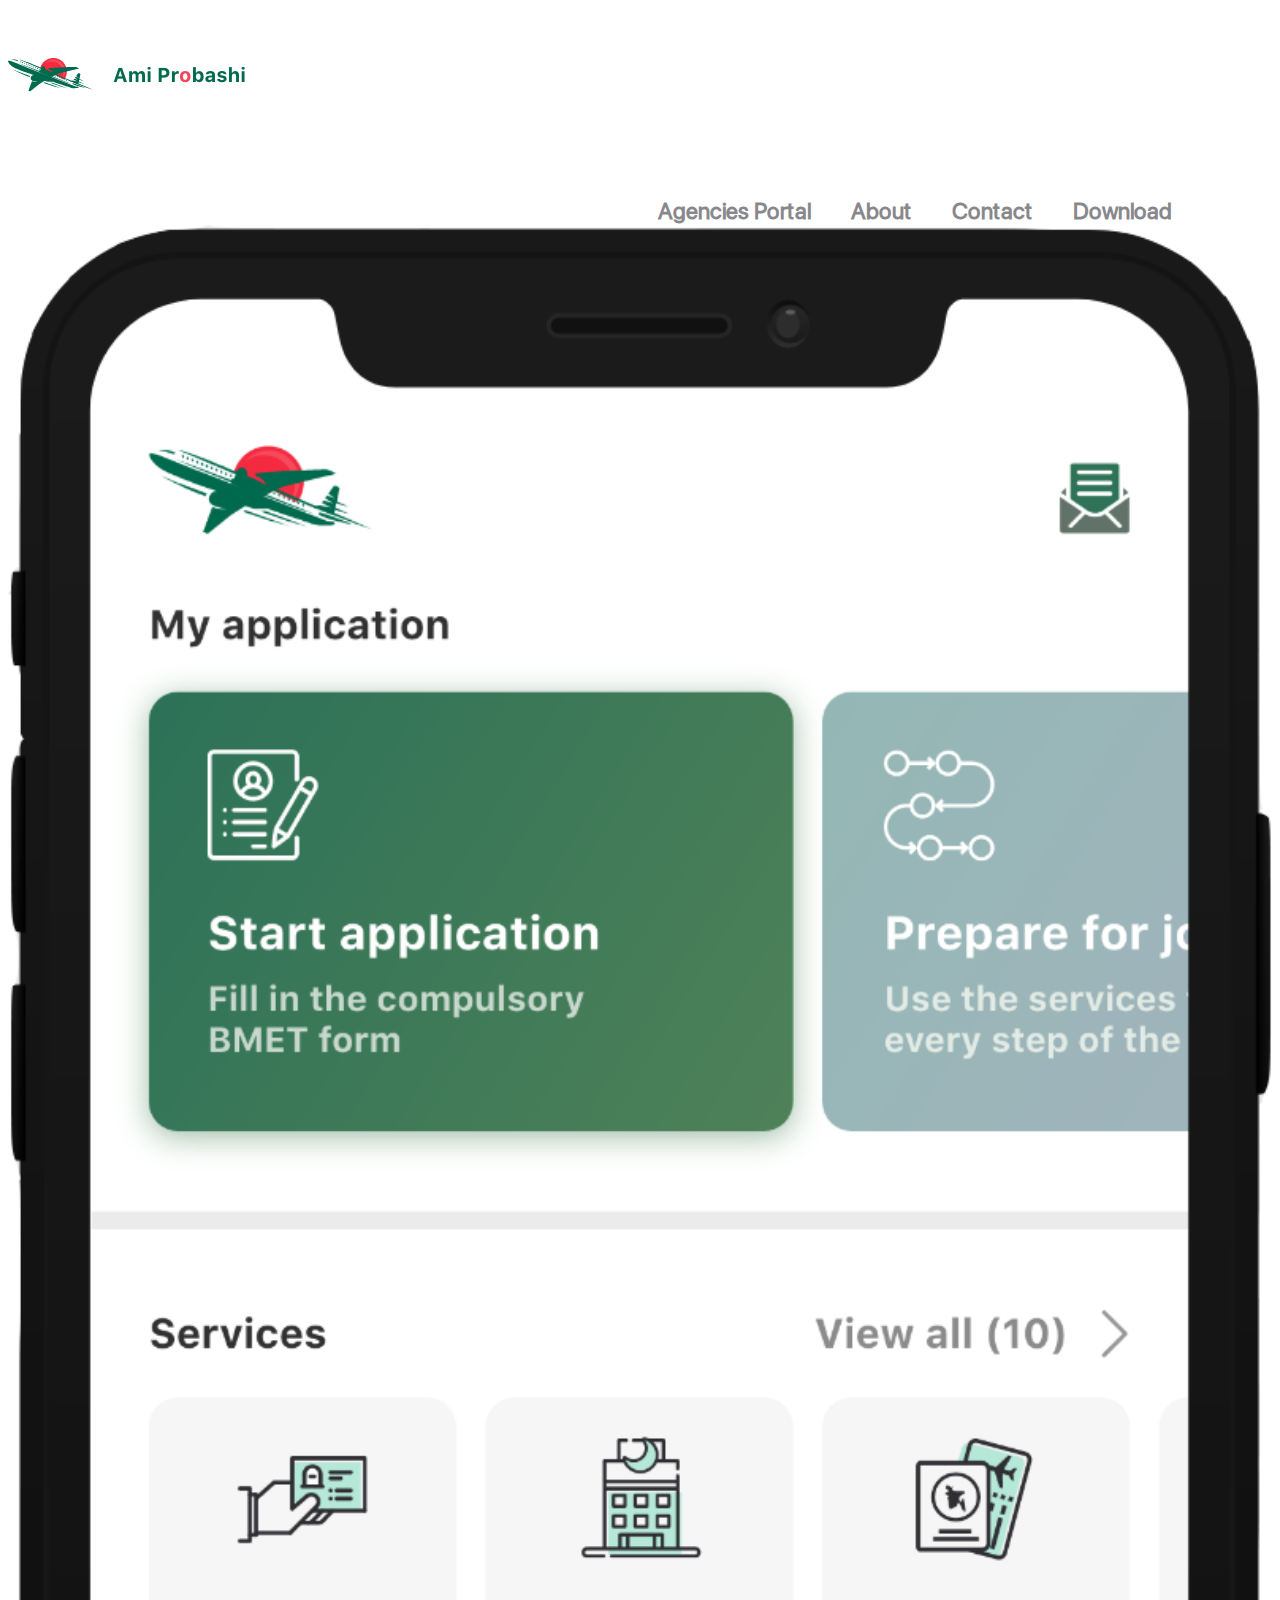
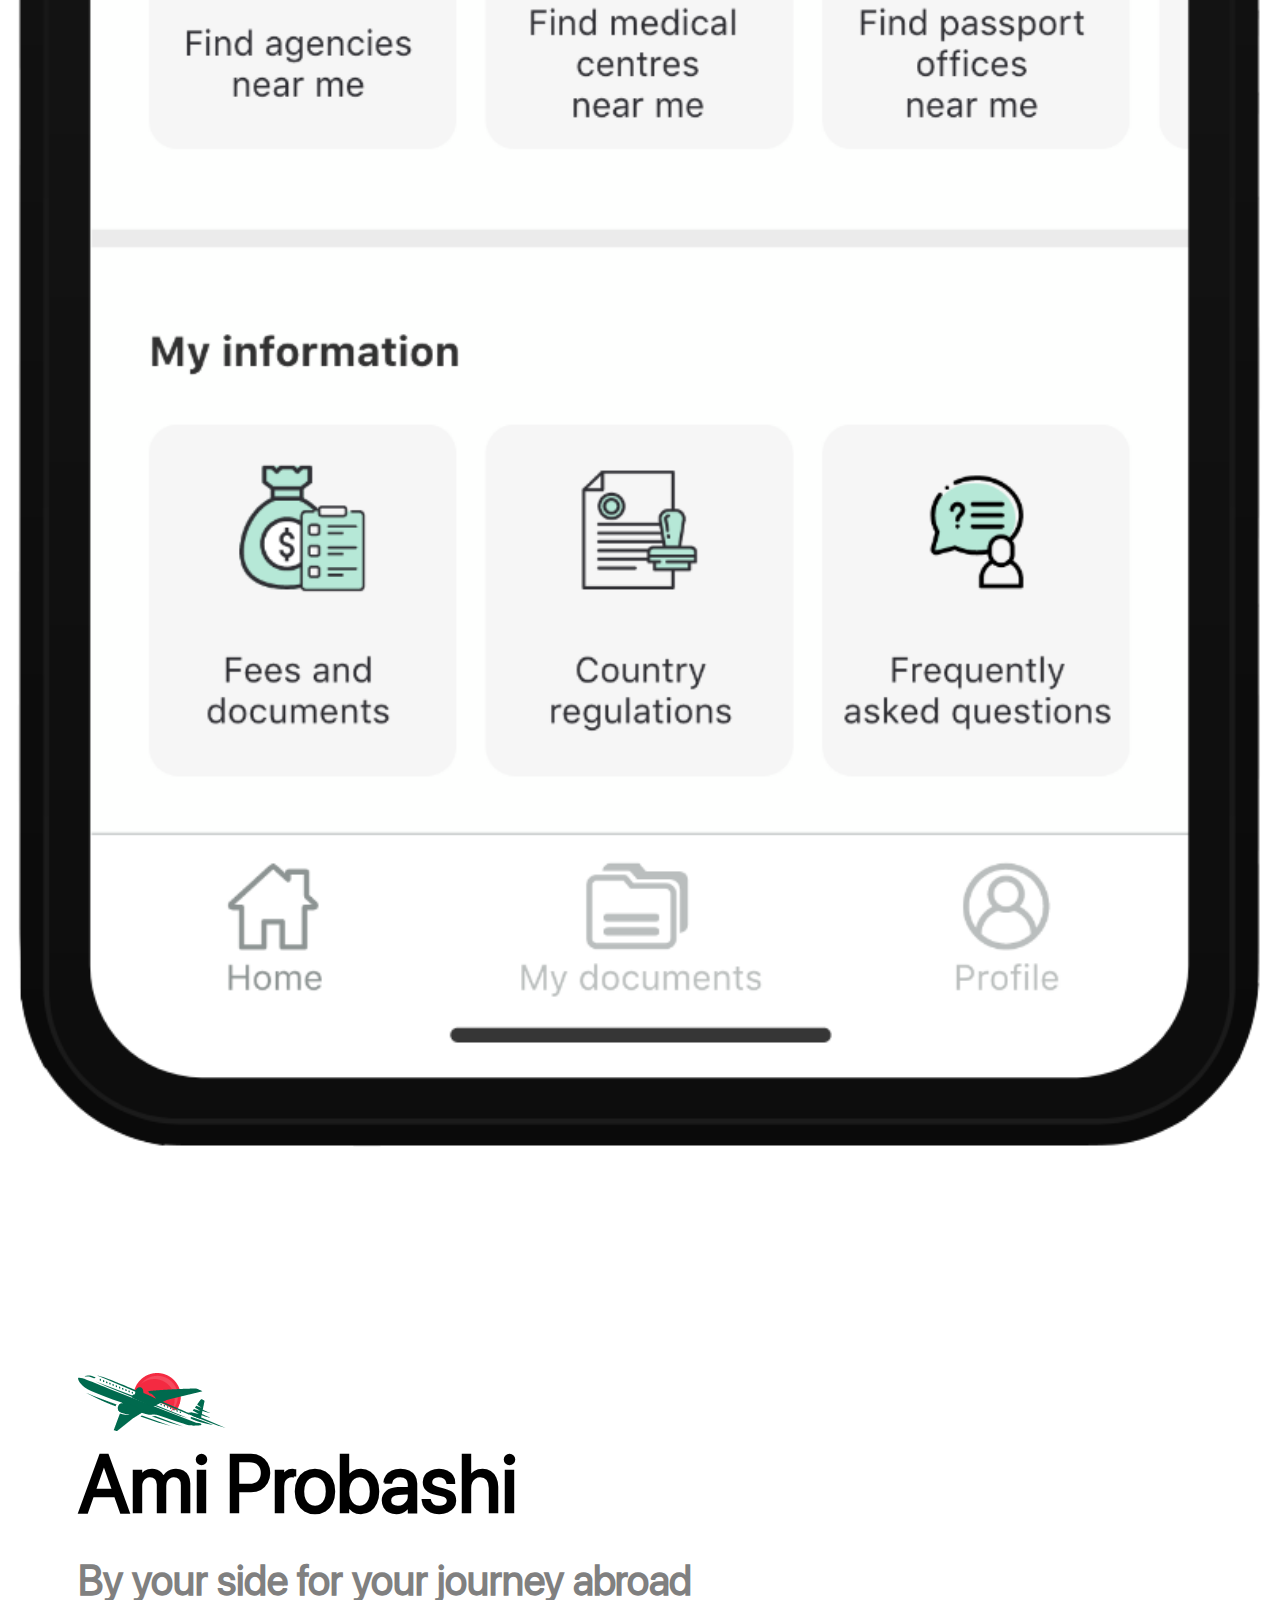
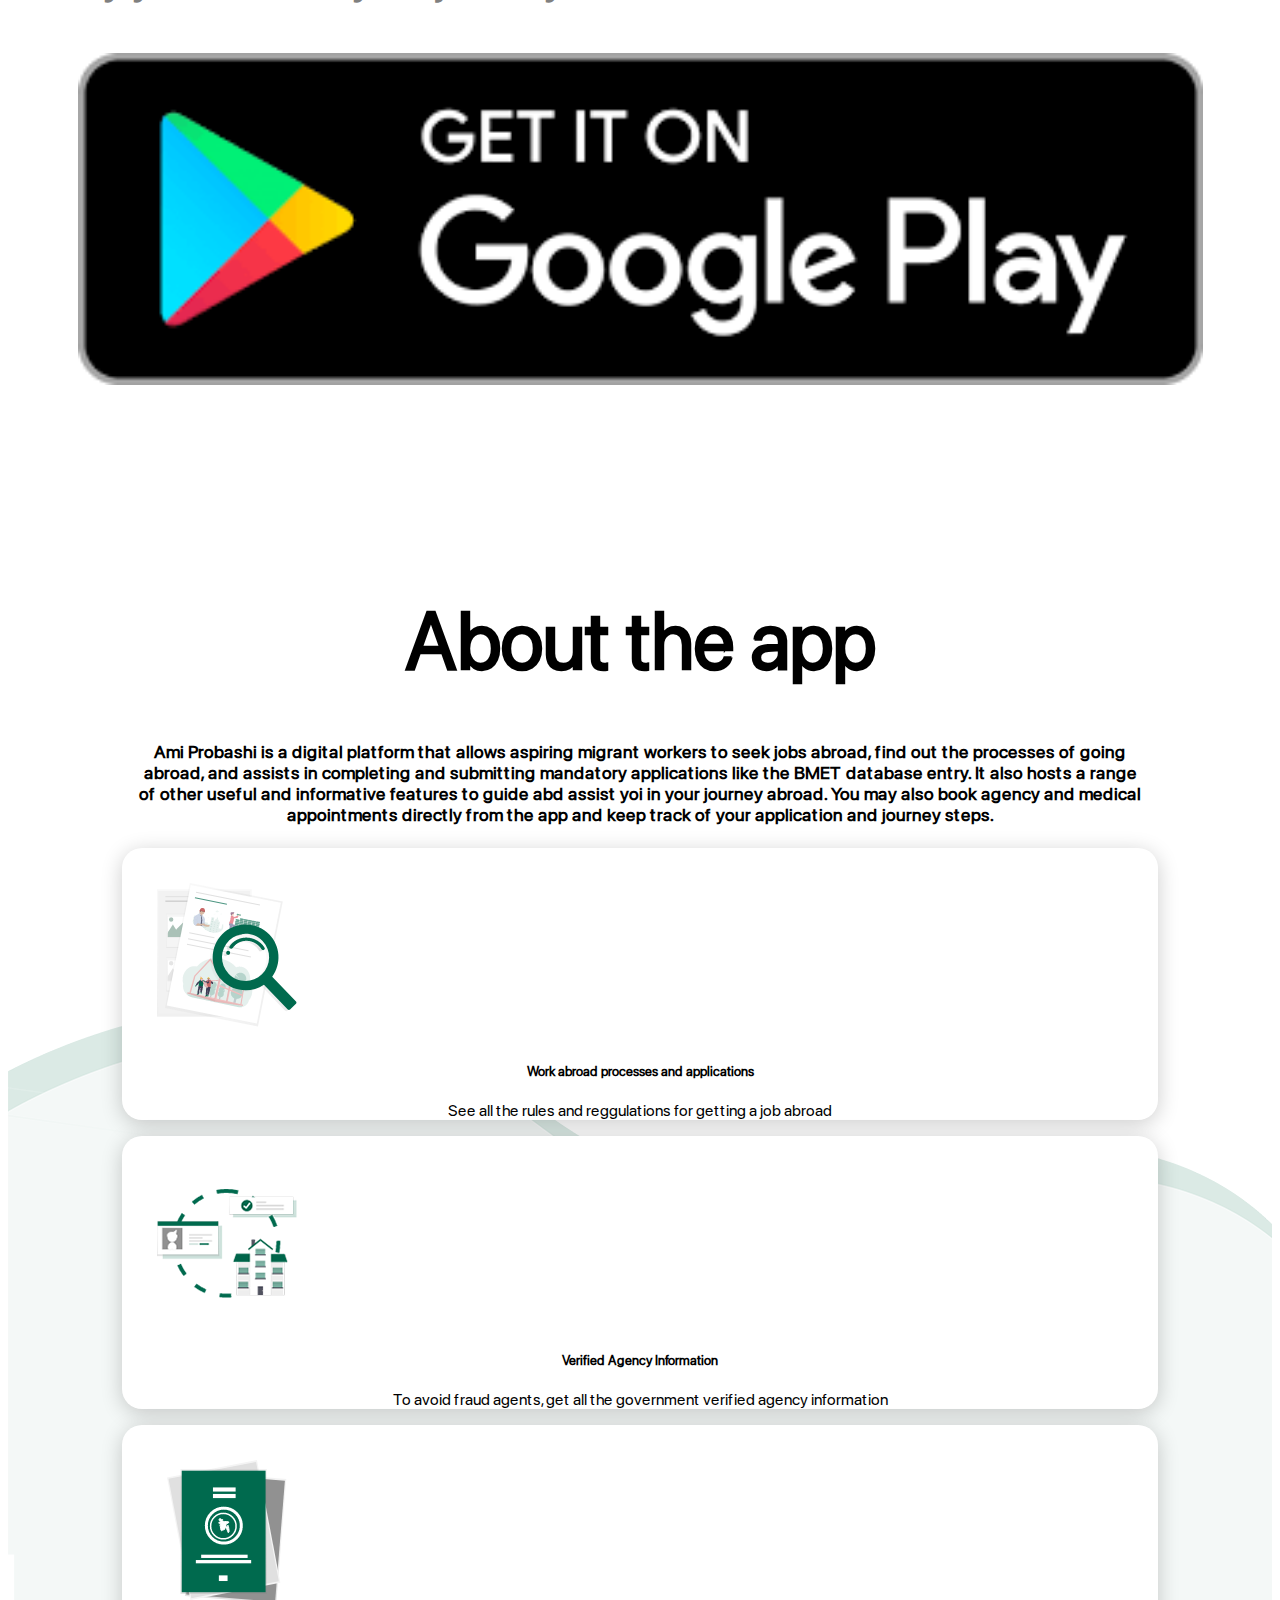
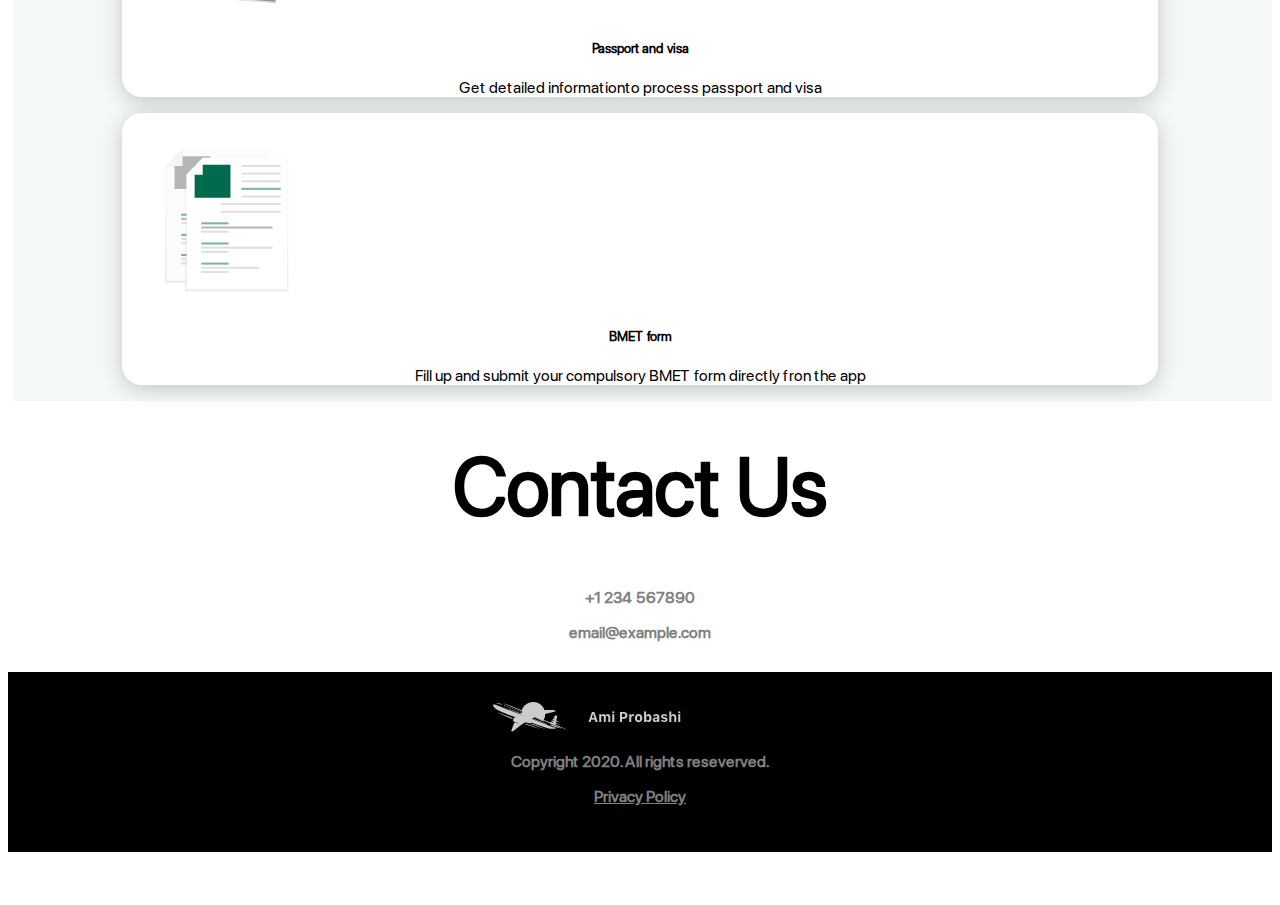
==== commit 1d453aaa: "Update index.html" ====
--- a/index.html
+++ b/index.html
@@ -58,7 +58,7 @@
         a{
             font-family: 'SF Pro';
     
-            color: gray!important;
+            color: #88888c!important;
             font-weight:600;
         }
     
@@ -346,14 +346,14 @@
 <span class="menu"><img class="rightal" src="https://img.icons8.com/android/24/000000/menu.png"/>
                  <div class="dropdown">
       <a href="https://www.amiprobashi.com/ami_probashi_web/login">Agencies Portal</a>
-      <a href="about.php">About</a>
+      <a href="#about">About</a>
       <a href="#contact-us">Contact</a>
       <a href="https://play.google.com/store/apps/details?id=com.thane.amiprobashi">Download</a>
     </div>
 </div>
 <div class="dropdown2">  
      <a class="item1" href="https://www.amiprobashi.com/ami_probashi_web/login">Agencies Portal</a>
-      <a href="about.php" class="item1">About</a>
+      <a href="#about.php" class="item1">About</a>
       <a href="#contact-us" class="item1">Contact</a>
       <a href="https://play.google.com/store/apps/details?id=com.thane.amiprobashi" class="item1 lastitem">Download</a>
     </div>
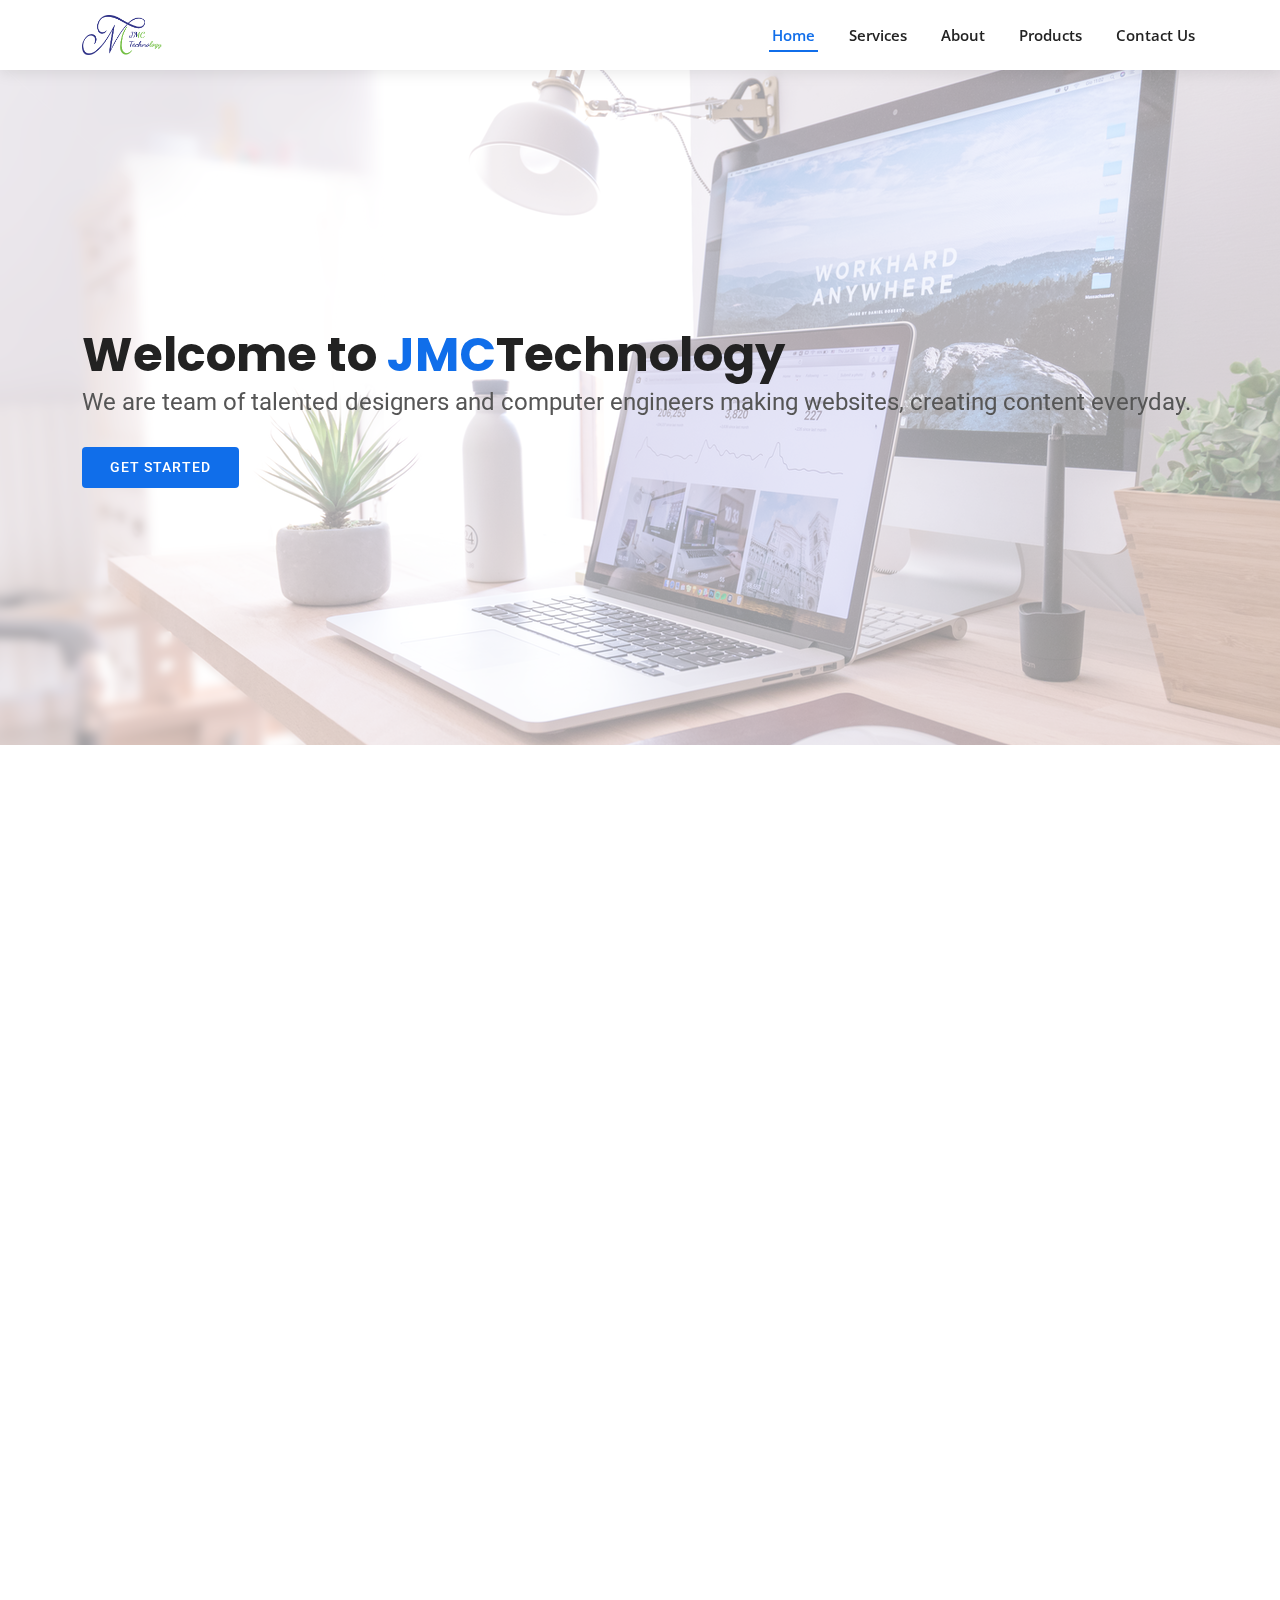
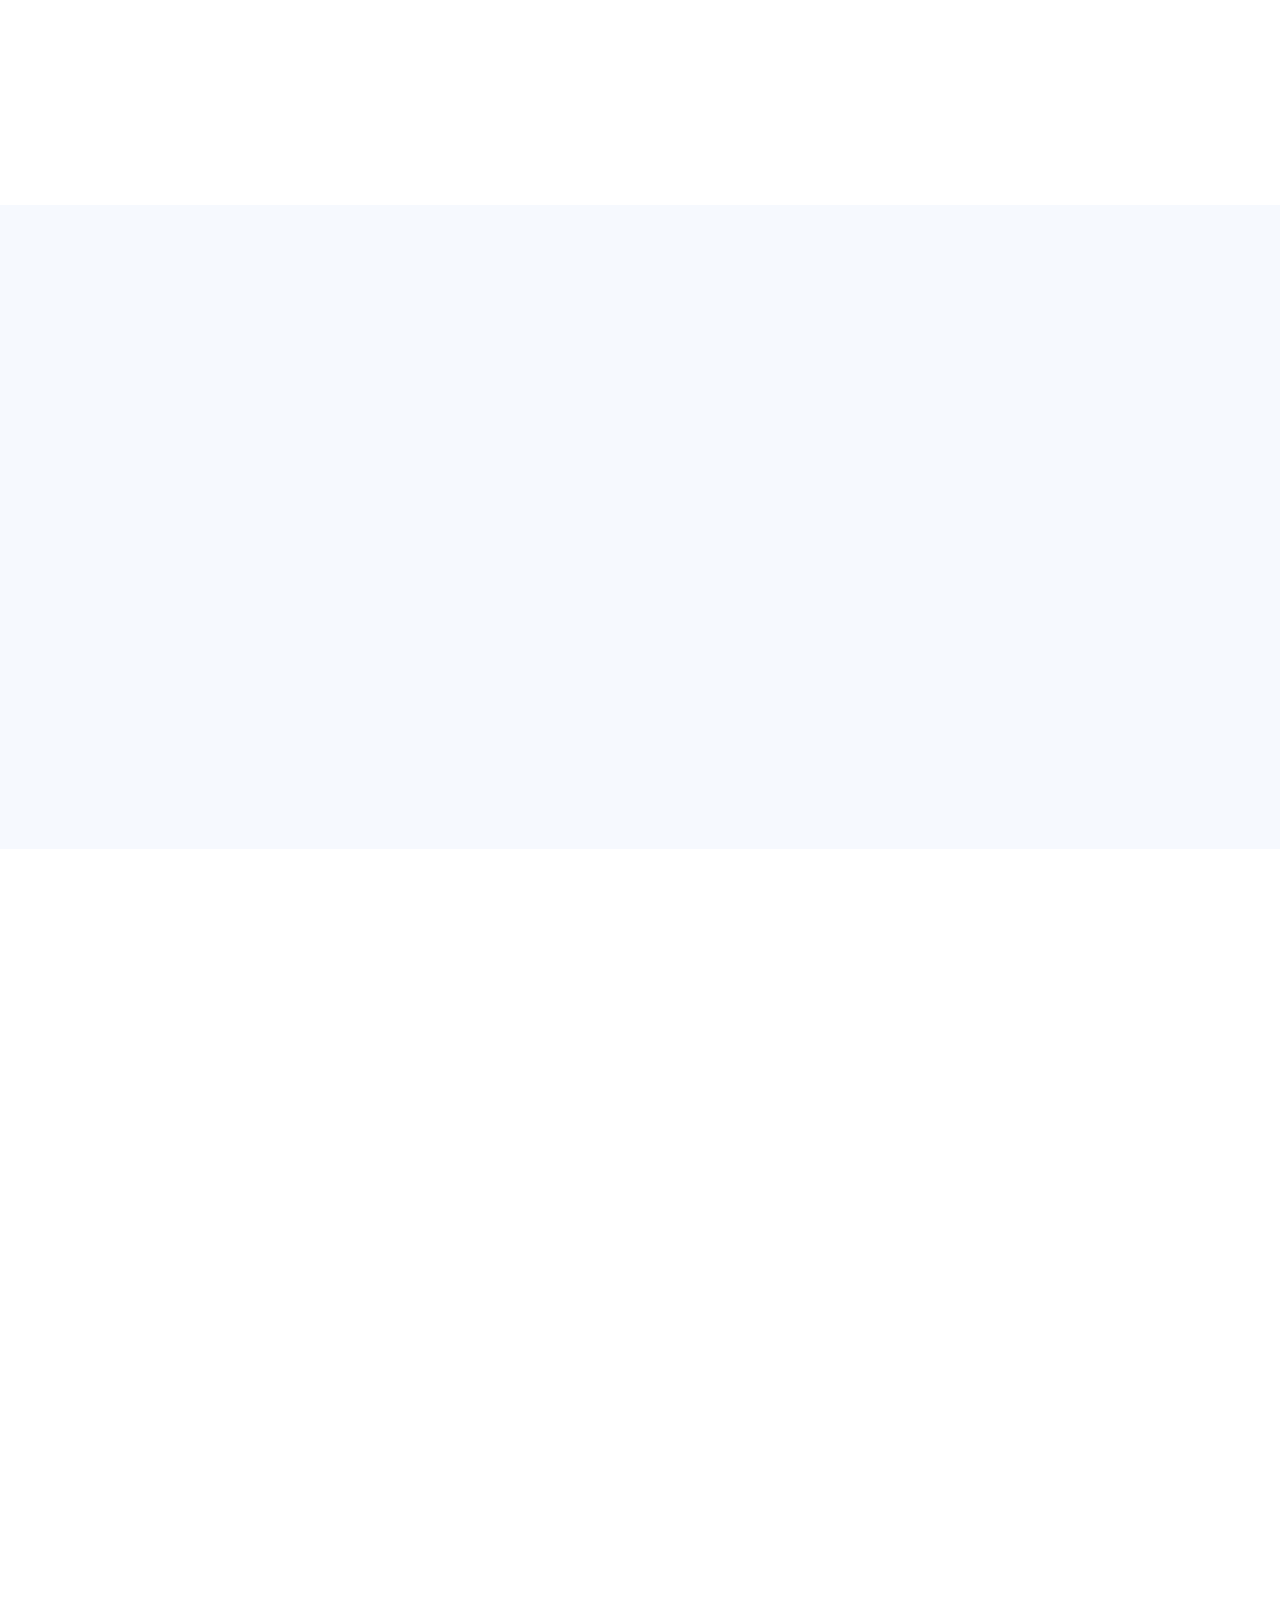
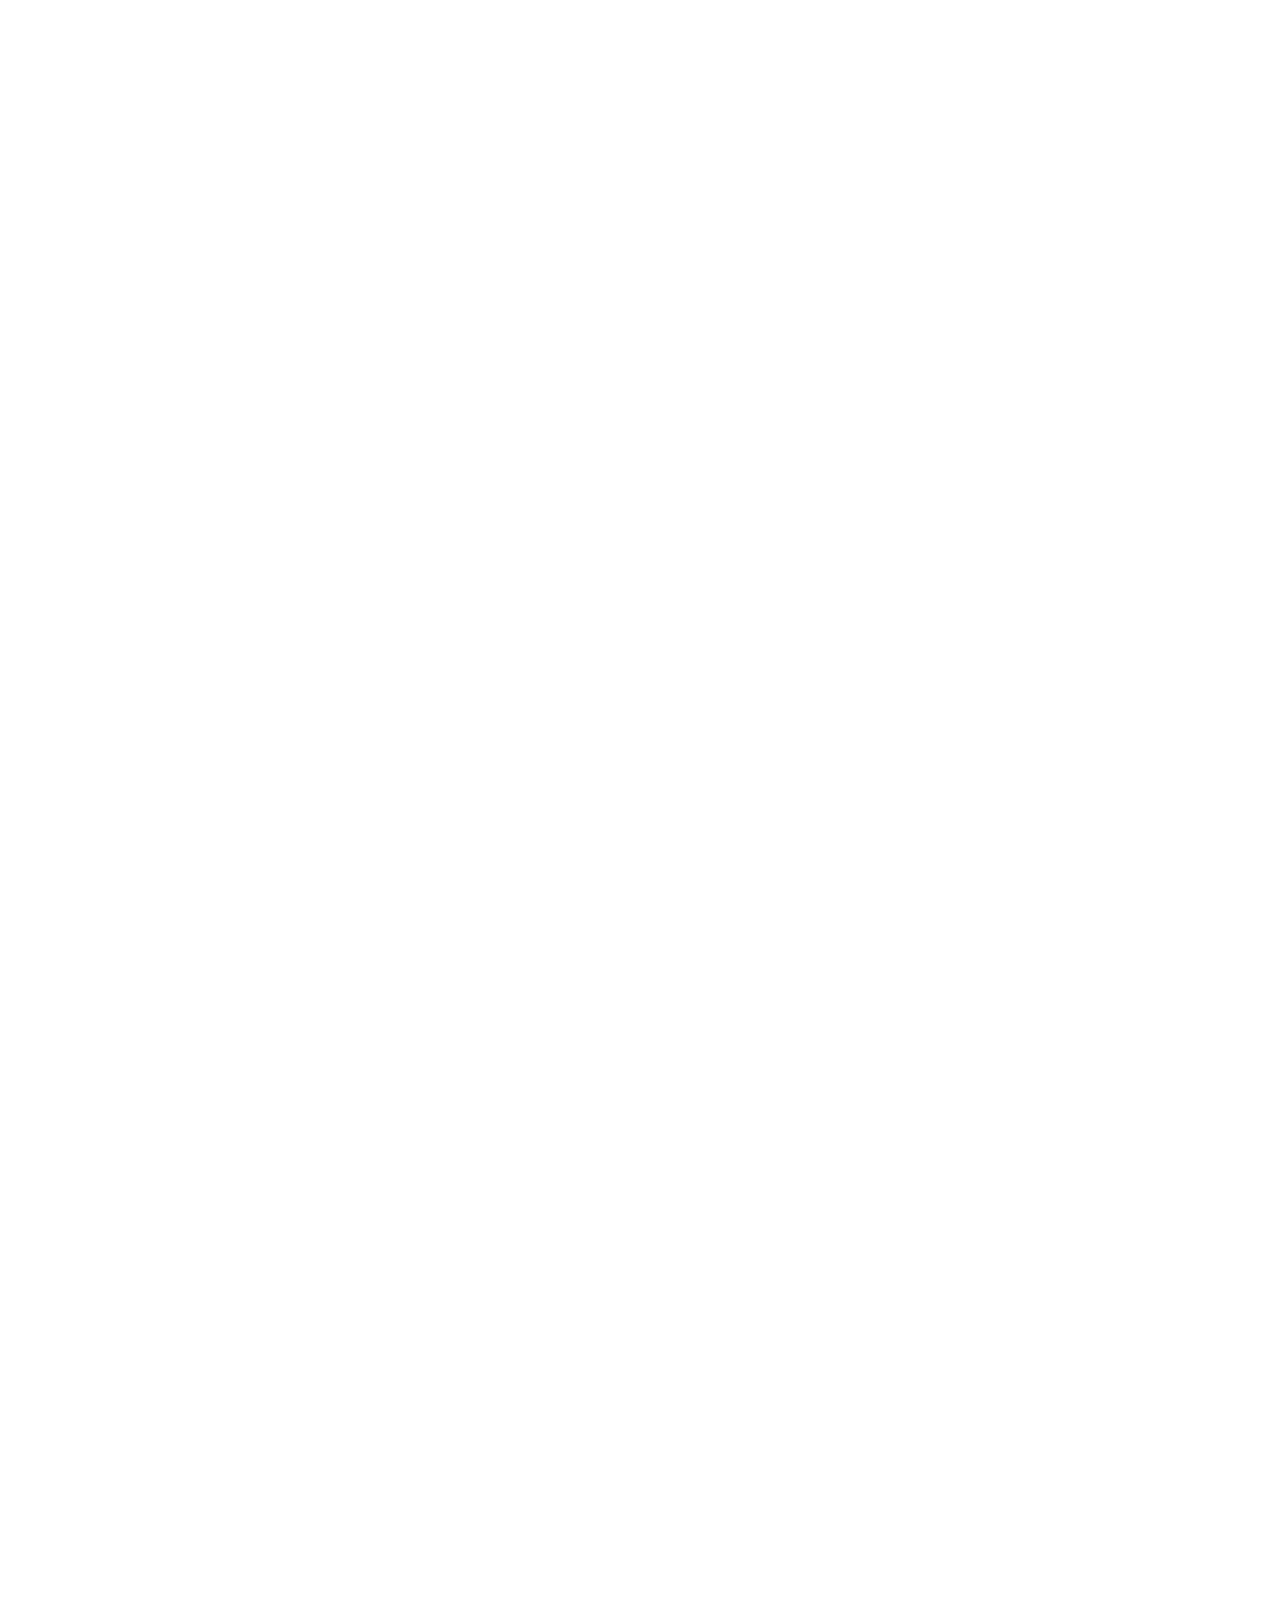
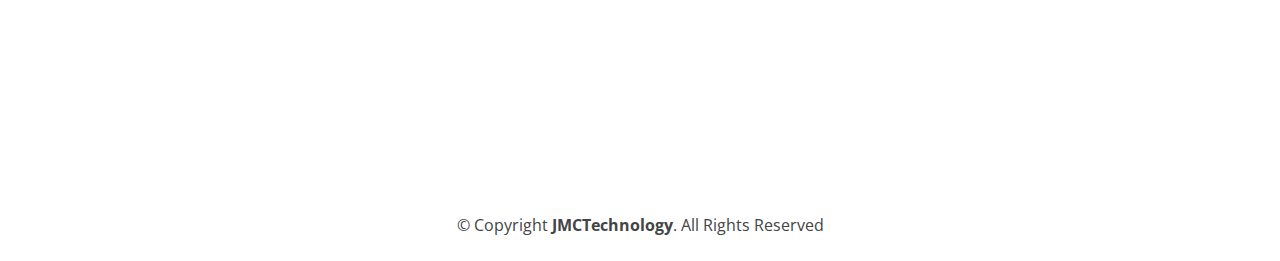
==== commit 3d8ae50b: "Update index.html" ====
--- a/index.html
+++ b/index.html
@@ -1,565 +1,872 @@
-        <!DOCTYPE html>
-        <html lang="en">
-        <head>
-            <meta charset="UTF-8">
-            <meta name="viewport" content="width=device-width, initial-scale=1.0">
-            <title>Document</title>
-
-            <link rel="stylesheet" href="bootstrap-4-utilities.css">
+<!DOCTYPE html>
+<html lang="en">
+
+<head>
+  <meta charset="utf-8">
+  <meta content="width=device-width, initial-scale=1.0" name="viewport">
+
+  <title>JMC Technology</title>
+  <meta content="" name="description">
+  <meta content="" name="keywords">
+
+  <!-- Favicons -->
+  <link rel="apple-touch-icon" sizes="57x57" href="apple-icon-57x57.png">
+  <link rel="apple-touch-icon" sizes="60x60" href="apple-icon-60x60.png">
+  <link rel="apple-touch-icon" sizes="72x72" href="apple-icon-72x72.png">
+  <link rel="apple-touch-icon" sizes="76x76" href="apple-icon-76x76.png">
+  <link rel="apple-touch-icon" sizes="114x114" href="apple-icon-114x114.png">
+  <link rel="apple-touch-icon" sizes="120x120" href="apple-icon-120x120.png">
+  <link rel="apple-touch-icon" sizes="144x144" href="apple-icon-144x144.png">
+  <link rel="apple-touch-icon" sizes="152x152" href="apple-icon-152x152.png">
+  <link rel="apple-touch-icon" sizes="180x180" href="apple-icon-180x180.png">
+  <link rel="icon" type="image/png" sizes="192x192"  href="android-icon-192x192.png">
+  <link rel="icon" type="image/png" sizes="32x32" href="favicon-32x32.png">
+  <link rel="icon" type="image/png" sizes="96x96" href="favicon-96x96.png">
+  <link rel="icon" type="image/png" sizes="16x16" href="favicon-16x16.png">
+  <link rel="manifest" href="manifest.json">
+  <meta name="msapplication-TileColor" content="#ffffff">
+  <meta name="msapplication-TileImage" content="ms-icon-144x144.png">
+  <meta name="theme-color" content="#ffffff">
+
+  <!-- Google Fonts -->
+  <link href="https://fonts.googleapis.com/css?family=Open+Sans:300,300i,400,400i,600,600i,700,700i|Roboto:300,300i,400,400i,500,500i,600,600i,700,700i|Poppins:300,300i,400,400i,500,500i,600,600i,700,700i" rel="stylesheet">
+
+  <!-- Vendor CSS Files -->
+  <link href="assets/vendor/aos/aos.css" rel="stylesheet">
+  <link href="assets/vendor/bootstrap/css/bootstrap.min.css" rel="stylesheet">
+  <link href="assets/vendor/bootstrap-icons/bootstrap-icons.css" rel="stylesheet">
+  <link href="assets/vendor/boxicons/css/boxicons.min.css" rel="stylesheet">
+  <link href="assets/vendor/glightbox/css/glightbox.min.css" rel="stylesheet">
+  <link href="assets/vendor/swiper/swiper-bundle.min.css" rel="stylesheet">
+
+  <!-- Template Main CSS File -->
+  <link href="assets/css/style.css" rel="stylesheet">
+
+  <!-- =======================================================
+  * Template Name: BizLand - v3.0.1
+  * Template URL: https://bootstrapmade.com/bizland-bootstrap-business-template/
+  * Author: BootstrapMade.com
+  * License: https://bootstrapmade.com/license/
+  ======================================================== -->
+  <style>
+
+@media (min-width: 576px){
+.modal-dialog {
+    max-width: 980px;
+    margin: -0.05rem auto;
+}
+}
+  </style>
+</head>
+
+<body>
+
+  
+
+  <!-- ======= Header ======= -->
+  <header id="header" class="d-flex align-items-center">
+    <div class="container d-flex align-items-center justify-content-between">
+
+      <h1 class="logo"><a href=""><img src="JMC Technology.png" alt=""></a></h1>
+      <!-- Uncomment below if you prefer to use an image logo -->
+      <!-- <a href="index.html" class="logo"><img src="assets/img/logo.png" alt=""></a>-->
+
+      <nav id="navbar" class="navbar">
+        <ul>
+          <li><a class="nav-link scrollto active" href="#hero">Home</a></li>
+          <li><a class="nav-link scrollto" href="#services">Services</a></li>
+          <li><a class="nav-link scrollto" href="#about">About</a></li>
+          <li><a class="nav-link scrollto" href="#products">Products</a></li>
+          <li><a class="nav-link scrollto" href="#contact">Contact Us</a></li>
+        </ul>
+        <i class="bi bi-list mobile-nav-toggle"></i>
+      </nav><!-- .navbar -->
+
+    </div>
+  </header><!-- End Header -->
+
+  <!-- ======= Hero Section ======= -->
+  <section id="hero" class="d-flex align-items-center">
+    <div class="container" data-aos="zoom-out" data-aos-delay="100">
+      <h1>Welcome to <span>JMC</span>Technology</h1>
+      <h2>We are team of talented designers and computer engineers making websites, creating content everyday.</h2>
+      <div class="d-flex">
+        <a href="#about" class="btn-get-started scrollto">Get Started</a>
+     <!--     <a href="https://www.youtube.com/watch?v=jDDaplaOz7Q" class="glightbox btn-watch-video"><i class="bi bi-play-circle"></i><span>Watch Video</span></a> -->
+      </div>
+    </div>
+  </section><!-- End Hero -->
+
+  <main id="main">
+
+    <section id="services" class="services">
+      <div class="container" data-aos="fade-up">
+        <div class="section-title">
+          <h2>Services</h2>
+          <h3>Check our <span>Services</span></h3>
+          
+        </div>
+
+        <div class="row">
+          <div data-bs-toggle="modal"  data-bs-target="#webdev" class=" col-lg-4 col-md-6 d-flex align-items-stretch" data-aos="zoom-in" data-aos-delay="100">
+            <div class="icon-box">
+              <div class="icon"><i class="bx bxl-dribbble"></i></div>
+              <h2> Web Development </h2>
+              <p>A website can serve many needs. Whether to share emotions or sell products, a website can be useful...</p>
+            </div>
+          </div>
+
+         
+          
+          <!-- Modal -->
+         
+
+          <div data-bs-toggle="modal" data-bs-target="#uiux"class="col-lg-4 col-md-6 d-flex align-items-stretch mt-4 mt-md-0" data-aos="zoom-in" data-aos-delay="200">
+            <div class="icon-box">
+              <div class="icon"><i class="bx bx-file"></i></div>
+              <h2> UI/UX  </h2>
+              <p> The "UI" in UI layout stands for "user interface." The interface is the graphical format of an application...</p>
+            </div>
+          </div>
+           <!-- Modal -->
+
+
+          <div data-bs-toggle="modal" data-bs-target="#contentcreation" class="col-lg-4 col-md-6 d-flex align-items-stretch mt-4 mt-lg-0" data-aos="zoom-in" data-aos-delay="300">
+            <div class="icon-box">
+              <div class="icon"><i class="bx bx-tachometer"></i></div>
+              <h2>Content Creation</h2>
+              <p> Material development is the procedure of recognizing a new subject you want to write about, deciding which create you desire the web content to take, formalizing your method (key phrase or otherwise), and afterward in fact producing it...</p>
+            </div>
+          </div>
+           <!-- Modal -->
+         
+
+         
+          
+
+          <div data-bs-toggle="modal" data-bs-target="#digitalmarketing" class="col-lg-4 col-md-6 d-flex align-items-stretch mt-4" data-aos="zoom-in" data-aos-delay="200">
+            <div class="icon-box">
+              <div class="icon"><i class="bx bx-slideshow"></i></div>
+              <h2> Digital Marketing</h2>
+              <p>Quis consequatur saepe eligendi voluptatem consequatur dolor consequuntur</p>
+            </div>
+          </div>
+         
+          
+
+          <div data-bs-toggle="modal" data-bs-target="#seo" class="col-lg-4 col-md-6 d-flex align-items-stretch mt-4" data-aos="zoom-in" data-aos-delay="300">
+            <div class="icon-box">
+              <div class="icon"><i class="bx bx-arch"></i></div>
+              <h2>Web Design</h2>
+              <p> A website can serve many needs. Whether to share emotions or sell products, a website can be useful...</p>
+            </div>
+          </div>
+
+         
+
+        </div>
+
+      </div>
+    </section><!-- End Services Section -->
+
+
+    <!-- ======= About Section ======= -->
+    <section id="about" class="about section-bg">
+
+      <div class="container" data-aos="fade-up">
+
+        <div class="section-title">
+          <h2>About</h2>
+          <h3>Find Out More <span>About Us</span></h3>
+      
+        </div>
+
+        <div class="row">
+          <div class="col-lg-6" data-aos="fade-right" data-aos-delay="100">
+            <img src="assets/img/watch.png" class="img-fluid" alt="">
+          </div>
+          <div class="col-lg-6 pt-4 pt-lg-0 content d-flex flex-column justify-content-center" data-aos="fade-up" data-aos-delay="100">
+            <h3>Mission</h3>
+            <p class="font-italic">
+              To be the leader in IT sector globally. And Helps To make a great digital Bangladesh
+            </p>
+            
+          
+          </div>
+        </div>
+
+      </div>
+    </section><!-- End About Section -->
+
+    <!-- ======= Skills Section ======= -->
+
+
+    <section id="products" class="services">
+      <div class="container" data-aos="fade-up">
+        <div class="section-title">
+          <h2>Products</h2>
+          <h3>Check our <span>Products</span></h3>
+          
+        </div>
+        <div class="row">
+
+        <div data-bs-toggle="modal" data-bs-target="#food" class="col-lg-4 col-md-6 d-flex align-items-stretch " data-aos="zoom-in" data-aos-delay="100">
+          <div class="icon-box">
+            <div class="icon"><i class="bx bx-world"></i></div>
+            <h2>  Food Delivery System</h2>
+            <p>   Build Your Ordering Business with a Reliable Online Ordering System Ensuring Increased Revenue Generation and Serving All Your Meal...</p>
+
+           
+          </div>
+        </div>
+
+         
+          
+          <!-- Modal -->
+         
+
+          <div data-bs-toggle="modal" data-bs-target="#single"class="col-lg-4 col-md-6 d-flex align-items-stretch mt-4 mt-md-0" data-aos="zoom-in" data-aos-delay="200">
+            <div class="icon-box">
+              <div class="icon"><i class="bx bx-file"></i></div>
+              <h2> Single-Vendor E-Commerce</h2>
+              <p> A Single Vendor Marketplace is a site where a solitary seller markets its items to several consumers...</p>
+            </div>
+          </div>
+           <!-- Modal -->
+
+
+          <div data-bs-toggle="modal" data-bs-target="#multi" class="col-lg-4 col-md-6 d-flex align-items-stretch mt-4 mt-lg-0" data-aos="zoom-in" data-aos-delay="300">
+            <div class="icon-box">
+              <div class="icon"><i class="bx bx-tachometer"></i></div>
+              <h2>Multi-Vendor E-Commerce</h2>
+              <p> As the name suggests, a multi-vendor internet site or store is a system for third-party suppliers to offer in one place...</p>
+            </div>
+          </div>
+           <!-- Modal -->
+
+           <div data-bs-toggle="modal" data-bs-target="#possystem" class="col-lg-4 col-md-6 d-flex align-items-stretch mt-4" data-aos="zoom-in" data-aos-delay="100">
+            <div class="icon-box">
+              <div class="icon"><i class="bx bx-world"></i></div>
+              <h2>  POS System</h2>
+              <p>   Factor of sale (POS), a crucial item of a point of acquisition, describes the area where a consumer executes the payment for items or services and also where sales tax obligations may come to be payable. It can be in a physical shop, where POS terminals...</p>
+            </div>
+          </div>
+         
+
+         
+
+         
+
+        </div>
+
+      </div>
+    </section><!-- End Services Section -->
+    <section id="skills" class="skills">
+      <div class="container" data-aos="fade-up">
+
+        <div class="row skills-content">
+
+          <div class="col-lg-6">
+           
+            <div class="progress">
+              <span class="skill">Web Development  <i class="val">100%</i></span>
+              <div class="progress-bar-wrap">
+                <div class="progress-bar" role="progressbar" aria-valuenow="100" aria-valuemin="0" aria-valuemax="100"></div>
+              </div>
+            </div>
+
+            <div class="progress">
+              <span class="skill">UI/UX <i class="val">90%</i></span>
+              <div class="progress-bar-wrap">
+                <div class="progress-bar" role="progressbar" aria-valuenow="90" aria-valuemin="0" aria-valuemax="100"></div>
+              </div>
+            </div>
+
+            <div class="progress">
+              <span class="skill">Content Creation <i class="val">75%</i></span>
+              <div class="progress-bar-wrap">
+                <div class="progress-bar" role="progressbar" aria-valuenow="75" aria-valuemin="0" aria-valuemax="100"></div>
+              </div>
+            </div>
+
+          </div>
+
+          <div class="col-lg-6">
+
+            <div class="progress">
+              <span class="skill">POS System <i class="val">80%</i></span>
+              <div class="progress-bar-wrap">
+                <div class="progress-bar" role="progressbar" aria-valuenow="80" aria-valuemin="0" aria-valuemax="100"></div>
+              </div>
+            </div>
+
+            <div class="progress">
+              <span class="skill">Digital Marketing<i class="val">90%</i></span>
+              <div class="progress-bar-wrap">
+                <div class="progress-bar" role="progressbar" aria-valuenow="90" aria-valuemin="0" aria-valuemax="100"></div>
+              </div>
+            </div>
+
+            <div class="progress">
+              <span class="skill">Web Design <i class="val">82%</i></span>
+              <div class="progress-bar-wrap">
+                <div class="progress-bar" role="progressbar" aria-valuenow="82" aria-valuemin="0" aria-valuemax="100"></div>
+              </div>
+            </div>
+
+          </div>
+
+        </div>
+
+      </div>
+    </section><!-- End Skills Section -->
+
+    <!-- ======= Counts Section ======= -->
+    <section id="counts" class="counts">
+      <div class="container" data-aos="fade-up">
+
+        <div class="row">
+
+          <div class="col-lg-3 col-md-6">
+            <div class="count-box">
+              <i class="bi bi-emoji-smile"></i>
+              <span data-purecounter-start="0" data-purecounter-end="232" data-purecounter-duration="1" class="purecounter"></span>
+              <p>Happy Clients</p>
+            </div>
+          </div>
+
+          <div class="col-lg-3 col-md-6 mt-5 mt-md-0">
+            <div class="count-box">
+              <i class="bi bi-journal-richtext"></i>
+              <span data-purecounter-start="0" data-purecounter-end="521" data-purecounter-duration="1" class="purecounter"></span>
+              <p>Projects</p>
+            </div>
+          </div>
+
+          <div class="col-lg-3 col-md-6 mt-5 mt-lg-0">
+            <div class="count-box">
+              <i class="bi bi-headset"></i>
+              <span data-purecounter-start="0" data-purecounter-end="1463" data-purecounter-duration="1" class="purecounter"></span>
+              <p>Hours Of Support</p>
+            </div>
+          </div>
+
+          <div class="col-lg-3 col-md-6 mt-5 mt-lg-0">
+            <div class="count-box">
+              <i class="bi bi-people"></i>
+              <span data-purecounter-start="0" data-purecounter-end="15" data-purecounter-duration="1" class="purecounter"></span>
+              <p>Hard Workers</p>
+            </div>
+          </div>
+
+        </div>
+
+      </div>
+    </section><!-- End Counts Section -->
+
+    <!-- 
+    <section id="clients" class="clients section-bg">
+      <div class="container" data-aos="zoom-in">
+
+        <div class="row">
+
+          <div class="col-lg-2 col-md-4 col-6 d-flex align-items-center justify-content-center">
+            <img src="assets/img/clients/client-1.png" class="img-fluid" alt="">
+          </div>
+
+          <div class="col-lg-2 col-md-4 col-6 d-flex align-items-center justify-content-center">
+            <img src="assets/img/clients/client-2.png" class="img-fluid" alt="">
+          </div>
+
+          <div class="col-lg-2 col-md-4 col-6 d-flex align-items-center justify-content-center">
+            <img src="assets/img/clients/client-3.png" class="img-fluid" alt="">
+          </div>
+
+          <div class="col-lg-2 col-md-4 col-6 d-flex align-items-center justify-content-center">
+            <img src="assets/img/clients/client-4.png" class="img-fluid" alt="">
+          </div>
+
+          <div class="col-lg-2 col-md-4 col-6 d-flex align-items-center justify-content-center">
+            <img src="assets/img/clients/client-5.png" class="img-fluid" alt="">
+          </div>
+
+          <div class="col-lg-2 col-md-4 col-6 d-flex align-items-center justify-content-center">
+            <img src="assets/img/clients/client-6.png" class="img-fluid" alt="">
+          </div>
+
+        </div>
+
+      </div>
+    </section>n -->
+
+    <!-- ======= Services Section ======= -->
+
+
+    <!--
+  <section id="testimonials" class="testimonials">
+      <div class="container" data-aos="zoom-in">
+
+        <div class="testimonials-slider swiper-container" data-aos="fade-up" data-aos-delay="100">
+          <div class="swiper-wrapper">
+
+            <div class="swiper-slide">
+              <div class="testimonial-item">
+                <img src="assets/img/testimonials/testimonials-1.jpg" class="testimonial-img" alt="">
+                <h3>Saul Goodman</h3>
+                <h4>Ceo &amp; Founder</h4>
+                <p>
+                  <i class="bx bxs-quote-alt-left quote-icon-left"></i>
+                  Proin iaculis purus consequat sem cure digni ssim donec porttitora entum suscipit rhoncus. Accusantium quam, ultricies eget id, aliquam eget nibh et. Maecen aliquam, risus at semper.
+                  <i class="bx bxs-quote-alt-right quote-icon-right"></i>
+                </p>
+              </div>
+            </div>
+
+            <div class="swiper-slide">
+              <div class="testimonial-item">
+                <img src="assets/img/testimonials/testimonials-2.jpg" class="testimonial-img" alt="">
+                <h3>Sara Wilsson</h3>
+                <h4>Designer</h4>
+                <p>
+                  <i class="bx bxs-quote-alt-left quote-icon-left"></i>
+                  Export tempor illum tamen malis malis eram quae irure esse labore quem cillum quid cillum eram malis quorum velit fore eram velit sunt aliqua noster fugiat irure amet legam anim culpa.
+                  <i class="bx bxs-quote-alt-right quote-icon-right"></i>
+                </p>
+              </div>
+            </div>
+
+
+            <div class="swiper-slide">
+              <div class="testimonial-item">
+                <img src="assets/img/testimonials/testimonials-3.jpg" class="testimonial-img" alt="">
+                <h3>Jena Karlis</h3>
+                <h4>Store Owner</h4>
+                <p>
+                  <i class="bx bxs-quote-alt-left quote-icon-left"></i>
+                  Enim nisi quem export duis labore cillum quae magna enim sint quorum nulla quem veniam duis minim tempor labore quem eram duis noster aute amet eram fore quis sint minim.
+                  <i class="bx bxs-quote-alt-right quote-icon-right"></i>
+                </p>
+              </div>
+            </div>
+
+            <div class="swiper-slide">
+              <div class="testimonial-item">
+                <img src="assets/img/testimonials/testimonials-4.jpg" class="testimonial-img" alt="">
+                <h3>Matt Brandon</h3>
+                <h4>Freelancer</h4>
+                <p>
+                  <i class="bx bxs-quote-alt-left quote-icon-left"></i>
+                  Fugiat enim eram quae cillum dolore dolor amet nulla culpa multos export minim fugiat minim velit minim dolor enim duis veniam ipsum anim magna sunt elit fore quem dolore labore illum veniam.
+                  <i class="bx bxs-quote-alt-right quote-icon-right"></i>
+                </p>
+              </div>
+
+
+            </d
+
+            <div class="swiper-slide">
+              <div class="testimonial-item">
+                <img src="assets/img/testimonials/testimonials-5.jpg" class="testimonial-img" alt="">
+                <h3>John Larson</h3>
+                <h4>Entrepreneur</h4>
+                <p>
+                  <i class="bx bxs-quote-alt-left quote-icon-left"></i>
+                  Quis quorum aliqua sint quem legam fore sunt eram irure aliqua veniam tempor noster veniam enim culpa labore duis sunt culpa nulla illum cillum fugiat legam esse veniam culpa fore nisi cillum quid.
+                  <i class="bx bxs-quote-alt-right quote-icon-right"></i>
+                </p>
+              </div>
+            </div>
+
+          </div>
+          <div class="swiper-pagination"></div>
+        </div>
+
+      </div>
+    </section> -->
+<!-- ======= Contact Section ======= -->
+    <section id="contact" class="contact">
+      <div class="container" data-aos="fade-up">
+
+        <div class="section-title">
+          <h2>Contact</h2>
+          <h3><span>Contact Us</span></h3>
+          <p>Feel free to contact us when required by using the form below.</p>
+        </div>
+
+        <div class="row" data-aos="fade-up" data-aos-delay="100">
+          <div class="col-lg-6">
+            <div class="info-box mb-4">
+              <i class="bx bx-map"></i>
+              <h3>Our Address</h3>
+              <p>HOUSE # 24, FLOOR # B3, ROAD # 01, BLOCK # B, NIKETON, GULSHAN # 1, DHAKA # 1212, BANGLADESH</p>
+            </div>
+          </div>
+
+          <div class="col-lg-3 col-md-6">
+            <div class="info-box  mb-4">
+              <a href="mailto:info@jmc.shopping">
+              <i class="bx bx-envelope"></i>
+              <h3>Email Us</h3>
+              <p>info@jmc.shopping</p>
+
+            </a>
+            </div>
+          </div>
+
+          <div class="col-lg-3 col-md-6">
+            <div class="info-box  mb-4">
+              <a href="tel:+8801312340405">  
+                <i class="bx bx-phone-call"></i>
+              <h3>Call Us</h3>
+              <p>+8801312340405</p>
+            </a>
+            </div>
         
-
-
-
-        <!-- Latest compiled and minified JavaScript -->
-        <script src="https://stackpath.bootstrapcdn.com/bootstrap/3.4.1/js/bootstrap.min.js" integrity="sha384-aJ21OjlMXNL5UyIl/XNwTMqvzeRMZH2w8c5cRVpzpU8Y5bApTppSuUkhZXN0VxHd" crossorigin="anonymous"></script>
-
-        <style>
-            .grey2{
-                color:gray;
-
-
-            }
-    .footer-logo    {
-
-
-
-
-
-    width: 215px;
-    margin: auto;
-
-    }
-        .textpar{width: 80%;
-        margin: auto;
-        text-align: center;
-        font-size: 16.3px;
-        font-weight: 900;
-        text-align: justify;}
-        h1{
-            font-weight: 900;
-        }
-            h2 {
-            font-size: 2rem;
-            color: grey;
-        }
-        @font-face {
-            font-family: 'SF Pro';
-            src: url('SFPro-Regular.woff2') format('woff2'),
-                url('SFPro-Regular.woff') format('woff');
-            font-weight: normal;
-            font-style: normal;
-            font-display: swap;
-        }
-        .body {  
+          </div>
+
+        </div>
+
+        <div class="row" data-aos="fade-up" data-aos-delay="100">
+
+          <div class="col-lg-6 ">
+            <iframe class="mb-4 mb-lg-0" src="https://www.google.com/maps/embed?pb=!1m14!1m8!1m3!1d1825.6710459352691!2d90.41361439249134!3d23.770829580269194!3m2!1i1024!2i768!4f13.1!3m3!1m2!1s0x0%3A0xec638e7b3939ee46!2sJMC.Shopping!5e0!3m2!1sen!2sbd!4v1615644361528!5m2!1sen!2sbd" frameborder="0" style="border:0; width: 100%; height: 384px;" allowfullscreen="" ></iframe>
             
-            font-family: 'SF Pro';
+          </div>
+
+          <div class="col-lg-6">
+            <form action="forms/contact.php" method="post" role="form" class="php-email-form">
+              <div class="row">
+                <div class="col form-group">
+                  <input type="text" name="name" class="form-control" id="name" placeholder="Your Name" required>
+                </div>
+                <div class="col form-group">
+                  <input type="email" class="form-control" name="email" id="email" placeholder="Your Email" required>
+                </div>
+              </div>
+              <div class="form-group">
+                <input type="text" class="form-control" name="subject" id="subject" placeholder="Subject" required>
+              </div>
+              <div class="form-group">
+                <textarea class="form-control" name="message" rows="5" placeholder="Message" required></textarea>
+              </div>
+              <div class="my-3">
+                <div class="loading">Loading</div>
+                <div class="error-message"></div>
+                <div class="sent-message">Your message has been sent. Thank you!</div>
+              </div>
+              <div class="text-center"><button type="submit">Send Message</button></div>
+            </form>
+          </div>
+
+        </div>
+
+      </div>
+    </section><!-- End Contact Section -->
+
+  </main><!-- End #main -->
+  <div class="modal" id="webdev" tabindex="-1" aria-labelledby="exampleModalLabel" aria-hidden="true">
+    <div class="modal-dialog">
+      <div class="modal-content">
+        <div class="modal-header">
+          <h2 class="modal-title" id="exampleModalLabel">Web Development</h2>
+          <button type="button" class="btn-close" data-bs-dismiss="modal" aria-label="Close"></button>
+        </div>
+        <div class="modal-body">
+          A website can serve many needs. Whether to share emotions or sell products, a website can be useful. There are many folks who want their own site but don't understand how to design it. This article will help you to understand the process.
+Keep your page sizes to a minimum. Not all people using the Internet have a fast connection, and loading times can make visitors lose interest. If the wait is too long, your visitors may give up and leave
+Use a style sheet to stay consistent. There is almost nothing more disconcerting than being sent to a page that looks at nothing like the site you were just looking at, even if it is concerning the same subject. Style sheets help with saving your formatting, so each page looks similar to the rest
+Test your site to see if the major translation services work properly when translating your site. Some sites receive many international visitors, and these visitors sometimes use services like BabelFish and Google Translate to translate the text to their language. Certain web design problems, especially poor server side code, can break these services.
+Incorporate a site map into your website. Site maps serve several purposes. First, they make navigation throughout your site much easier for visitors. Second, the major search engines can utilize it to index your entire site. This means your search engine optimization improves, and your website receives more exposure, giving you more profit-earning potential.
+To help your website visitors find their way home on your site, always include a link to your homepage on each page of your site. Having a home page link that is visible allows your reader to easily make their way back to starting point. If you do not have a home page link then your visitors might get frustrated and leave your site altogether.
+A website is essential if you plan on moving your business forward. There are many things that a site can do. If you want to design a site for yourself, use the helpful tips shared here.
+
+        </div>
+    
+      </div>
+    </div>
+  </div>
+
+  <div class="modal" id="seo" tabindex="-1" aria-labelledby="exampleModalLabel" aria-hidden="true">
+    <div class="modal-dialog">
+      <div class="modal-content">
+        <div class="modal-header">
+          <h2 class="modal-title" id="exampleModalLabel">Web Design</h2>
+          <button type="button" class="btn-close" data-bs-dismiss="modal" aria-label="Close"></button>
+        </div>
+        <div class="modal-body">
+          A website can serve many needs. Whether to share emotions or sell products, a website can be useful. There are many folks who want their own site but don't understand how to design it. This article will help you to understand the process.
+Keep your page sizes to a minimum. Not all people using the Internet have a fast connection, and loading times can make visitors lose interest. If the wait is too long, your visitors may give up and leave
+Use a style sheet to stay consistent. There is almost nothing more disconcerting than being sent to a page that looks at nothing like the site you were just looking at, even if it is concerning the same subject. Style sheets help with saving your formatting, so each page looks similar to the rest
+Test your site to see if the major translation services work properly when translating your site. Some sites receive many international visitors, and these visitors sometimes use services like BabelFish and Google Translate to translate the text to their language. Certain web design problems, especially poor server side code, can break these services.
+Incorporate a site map into your website. Site maps serve several purposes. First, they make navigation throughout your site much easier for visitors. Second, the major search engines can utilize it to index your entire site. This means your search engine optimization improves, and your website receives more exposure, giving you more profit-earning potential.
+To help your website visitors find their way home on your site, always include a link to your homepage on each page of your site. Having a home page link that is visible allows your reader to easily make their way back to starting point. If you do not have a home page link then your visitors might get frustrated and leave your site altogether.
+A website is essential if you plan on moving your business forward. There are many things that a site can do. If you want to design a site for yourself, use the helpful tips shared here.
+
+        </div>
+    
+      </div>
+    </div>
+  </div>
+
+  <div class="modal" id="digitalmarketing" tabindex="-1" aria-labelledby="exampleModalLabel" aria-hidden="true">
+    <div class="modal-dialog">
+      <div class="modal-content">
+        <div class="modal-header">
+          <h2 class="modal-title" id="exampleModalLabel">Digital Marketing</h2>
+          <button type="button" class="btn-close" data-bs-dismiss="modal" aria-label="Close"></button>
+        </div>
+        <div class="modal-body">
+          Internet marketing is a critical part of doing business today, so every business owner should know something about it. As you read this article, you will discover Internet marketing basics as well as what you need to know to develop strategies of your own.
+
+          A link that shows up on all of your site's pages is called a site-wide link. Often times these will be found at the bottom of pages, and contain links such as a contact us link. If you want to guide your customers to a certain page, these sorts of links are useful. They also help visitors to navigate your site with ease.
+          
+          Meta Tags are an essential part of HTML code. Visitors don't see your meta tags; but search engines do and will use them to figure out what your website it about. The first meta tags that you make are the most important ones. Your tags should accurately describe the content that can be found on your site. You want to be sure to use enough meta tags, but you do not want to overdo it. Do some research on keywords to find out which ones are popular among your target audience in connection to your products or services.
+          
+          It is important to incorporate keywords and H tags in your website. Use H tags in article titles and short paragraphs to highlight important keywords. The text will be more visible by altering the look of the font and associated color. If you use H tags properly, it'll be much easier for search engines to browse your site and get the information they need.
+          
+          It is important to come up with promotional ideas that no one else has thought of. Although it is okay to use reliable SEO techniques, switching things up could help increase sales. It is difficult to predict whether a video will become the next big thing online. If you do it correctly, you can start a serious buzz about your product. These "viral" episodes normally do not last long, but you can benefit from them when they do occur. Since videos going viral is unpredictable, it's best to always keep producing new content. Post your material as often as you can to YouTube and other social media sites. Study the attributes of other videos that have millions of views, and see what they have in common.
+          
+          This article only focuses on a minuscule amount of the internet marketing tactics that exist today. As you integrate these ideas into your marketing strategy, add additional ideas to the mix as you encounter them.
+          
+
+        </div>
+    
+      </div>
+    </div>
+  </div>
+  <div class="modal" id="possystem" tabindex="-1" aria-labelledby="exampleModalLabel" aria-hidden="true">
+    <div class="modal-dialog">
+      <div class="modal-content">
+        <div class="modal-header">
+          <h2 class="modal-title" id="exampleModalLabel">POS System</h2>
+          <button type="button" class="btn-close" data-bs-dismiss="modal" aria-label="Close"></button>
+        </div>
+        <div class="modal-body">
+          Factor of sale (POS), a crucial item of a point of acquisition, describes the area where a consumer executes the payment for items or services and also where sales tax obligations may come to be payable. It can be in a physical shop, where POS terminals as well as systems are used to process card settlements or a virtual sales factor such as a computer or mobile digital gadget.
+          Factors of sale (POSs) are an important focus for marketing professionals because consumers tend to make getting choices on high-margin product and services at these calculated locations. Typically, organizations set up POSs near shop leaves to boost the price of impulse acquisitions as consumers leave. However, varying POS locations can provide sellers much more chances to micro-market specific item groups and also affect consumers at earlier points in the sales channel.
+          Digital POS software application systems simplify retail operations by automating the purchase procedure and tracking important sales data. Standard systems consist of an electronic cash register as well as software program to coordinate data accumulated from day-to-day acquisitions. Merchants can increase performance by installing a network of data-capture gadgets, including card viewers and barcode scanners.
+          <li>A point of sale (POS) is a place where a client executes the repayment for items or services and also where sales taxes might end up being payable.</li>
+<li>A POS deal might happen in person or online, with receipts produced either in print or electronically. Cloud-based POS systems are coming to be progressively popular among merchants.</li>
+<li>POS systems are significantly interactive, specifically in the hospitality industry, and also permit clients to place orders as well as bookings as well as pay costs electronically.</li>   </div>
+    
+      </div>
+    </div>
+  </div>
+
+  <div class="modal" id="contentcreation" tabindex="-1" aria-labelledby="exampleModalLabel" aria-hidden="true">
+    <div class="modal-dialog">
+      <div class="modal-content">
+        <div class="modal-header">
+          <h2 class="modal-title" id="exampleModalLabel">Content Creation</h2>
+          <button type="button" class="btn-close" data-bs-dismiss="modal" aria-label="Close"></button>
+        </div>
+        <div class="modal-body">
         
-        }
-        a{
-            font-family: 'SF Pro';
-    
-            color: #88888c!important;
-            font-weight:600;
-        }
-    
-        .here{
-        padding-left: 30px;
-        }
-
-        h1 {
-        font-size: 15.5vw!important;
-    } .imagewid{width: 70%;}
-    .wave:before {
-        content: "";
-        position: absolute;
-        bottom: 0;
-        left: 0;
-        z-index: -100;
-        width: 100%;
-        height: 2306px;
-        background: url(png/bg.png) no-repeat;
-    }
-        @media (min-width: 576px) {
-            .wave:before {
-        content: "";
-        position: absolute;
-        bottom: 0;
-        left: 0;
-        z-index: -100;
-        width: 100%;
-        height: 1096px;
-        background: url(png/bg.png) no-repeat;
-    }
-            .textpar{width: 80%!important;
-        margin: auto;
-        text-align: center;
-        font-size: 18px;
-        font-weight: 900;
-    }
-        
-        .imagewid{width: 50%;}
+          Material development is the procedure of recognizing a new subject you want to write about, deciding which create you desire the web content to take, formalizing your method (key phrase or otherwise), and afterward in fact producing it.
+          In addition, many content production processes entail complete rounds of edits with other stakeholders before the web content awaits publishing.
+          Because material can take numerous kinds-- article, video clip, book, Tweet, infographic, ad, among others-- the content creation process is nuanced as well as not always as straightforward as it could appear. However doing it well can genuinely affect your company. Actually, current research study shows that producing top quality instructional material makes clients 131% most likely to buy from your company.
+          Developing fantastic content starts with a reputable procedure. We'll stroll you through the web content production procedure throughout, and also demonstrate just how creating fantastic material can assist your audiences and consumers discover services and also response to their issues. 
+          
+      </div>
+    
+      </div>
+    </div>
+  </div>          
+   <div class="modal" id="uiux" tabindex="-1" aria-labelledby="exampleModalLabel" aria-hidden="true">
+    <div class="modal-dialog">
+      <div class="modal-content">
+        <div class="modal-header">
+          <h2 class="modal-title" id="exampleModalLabel">UI/UX </h2>
+          <button type="button" class="btn-close" data-bs-dismiss="modal" aria-label="Close"></button>
+        </div>
+        <div class="modal-body">
+          The "UI" in UI layout stands for "user interface." The interface is the graphical format of an application. It consists of the switches customers click, the text they read, the images, sliders, message access areas, and all the rest of the products the user engages with. This includes display layout, shifts, user interface animations, and every single micro-interaction. Any type of sort of aesthetic component, interaction, or animation should all be developed. This work is up to UI developers. They choose what the application is going to resemble. They have to choose color schemes and button forms-- the width of lines and also the typefaces utilized for message. UI developers develop the look and feel of an application's user interface. UI designers are visuals developers. They're concerned with aesthetic appeals. It depends on them to make sure the application's interface is attractive, visually-stimulating and also themed appropriately to match the function and/or individuality of the application. And also they need to see to it every single aesthetic aspect really feels united, both cosmetically, as well as in function.
+          "UX" represents "user experience." A user's experience of the application is established by exactly how they connect with it. Is the experience smooth and intuitive or confusing and also confusing? Does navigating the application feel rational or does it really feel approximate? Does interacting with the application provide people the sense that they're efficiently completing the jobs they lay out to accomplish or does it seem like a struggle? User experience is figured out by how very easy or difficult it is to connect with the user interface aspects that the UI developers have created. So UX developers are additionally interested in an application's interface, as well as this is why individuals get confused about the difference between the two. But whereas UI designers are entrusted with determining just how the user interface will look, UX developers are in charge of figuring out just how the user interface operates. They figure out the framework of the user interface and the functionality. Exactly how it's organized and also how all the parts connect to one another. In short, they create just how the interface works. If it functions well as well as really feels smooth, the individual will certainly have an excellent experience. But if navigation is made complex or unintuitive, then a poor customer experience is likely. UX designers function to avoid the second situation. Designing in a vacuum cleaner results in less than suitable outcomes. There's additionally a particular quantity of iterative evaluation involved in UX design. UX developers will certainly produce wireframe making of their user interface interactions and get user feedback. They'll incorporate this right into their designs. It is essential for UX developers to have an alternative understanding of how customers prefer to engage with their applications.
+        </div>
+    
+      </div>
+    </div>
+  </div>
+
+  <div class="modal" id="multi" tabindex="-1" aria-labelledby="exampleModalLabel" aria-hidden="true">
+    <div class="modal-dialog">
+      <div class="modal-content">
+        <div class="modal-header">
+          <h2 class="modal-title" id="exampleModalLabel">Multi-Vendor E-commerce</h2>
+          <button type="button" class="btn-close" data-bs-dismiss="modal" aria-label="Close"></button>
+        </div>
+        <div class="modal-body">
+          <p>As the name suggests, a multi-vendor internet site or store is a system for third-party suppliers to offer in one place. In simple terms, it is a huge shop which contains numerous little shops that are run by private sellers.<br><br>
+
+            To make it much more relatable, consider it as a shopping mall (had by you) that provides to individuals' residences. As the concept is clear, your mall consists of several little stores. The obligation of running each store lies with the private shop proprietor whereas the much more significant concern of saving the items, supplying them to people's residences, as well as accumulating payments lies with you. <br><br>
             
-            h1{font-size: 60px!important}
-            .here{
-        padding-left:25%;padding-right:20%; 
-
-        } 
-
-
-
-        }
-        @media (min-width: 576px) and (max-width: 768px)  {
+            Currently, imagine this shopping mall in an on-line eCommerce arrangement. Your mall ends up being a marketplace, the tiny stores are the seller's stores, and also you are accountable for the order processing, delivery, and also repayments (if there are any due). This is what a multi-vendor eCommerce website/online marketplace looks like. <br>
+            </p>
             
-        .midmobil{padding-left: 22%;
-            width: 100%;}}
-
-
-        @media (min-width: 768px) {    .wave:before {
-        content: "";
-        position: absolute;
-        bottom: 0;
-        left: 0;
-        z-index: -100;
-        width: 100%;
-        height: 1096px;
-        background: url(png/bg.png) no-repeat;
-    }
-    h1{font-size: 60px!important} 
-            .padee{    padding: 150px;
-            padding-left: 20px;
-            padding-right: 10px;padding-top:10px}
+        </div>
+    
+      </div>
+    </div>
+  </div>
+
+  <div class="modal" id="single" tabindex="-1" aria-labelledby="exampleModalLabel" aria-hidden="true">
+    <div class="modal-dialog">
+      <div class="modal-content">
+        <div class="modal-header">
+          <h2 class="modal-title" id="exampleModalLabel">Single-Vendor E-commerce </h2>
+          <button type="button" class="btn-close" data-bs-dismiss="modal" aria-label="Close"></button>
+        </div>
+        <div class="modal-body">
+          <p>
+            A Single Vendor Marketplace is a site where a solitary seller markets its items to several consumers. There are only two events associated with this easy buying and also offering process i.e. the customer as well as the seller. <br><br>
             
-
-            .here{
-            padding:100px;padding-left:0;padding-right:0;padding-bottom:200px;
-        } 
-        
-        
-        .imagewid{width: 50%;}}
-
-
-        @media (min-width: 992px) {     .imagewid{width: 110%;}
-            .head2{  font-size: 2.1em;}
-            .wave:before {
-        content: "";
-        position: absolute;
-        bottom: 0;
-        left: 0;
-        z-index: -100;
-        width: 100%;
-        height: 1076px;
-        background: url(png/bg.png) no-repeat;
-    }
-    h1{font-size: 60px!important} }
-
-
-        @media (min-width: 1200px) { 
-
-            .footer-logo    {
-
-
-
-
-
-    width: 295px;
-    margin: auto;
-
-    }
-            .imagewid{width: 95%;}
-            .head2{  font-size: 2.6em;}
-            .wave:before {
-        content: "";
-        position: absolute;
-        bottom: 0;
-        left: 0;
-        z-index: -100;
-        width: 100%;
-        height: 996px;
-        background: url(png/bg.png) no-repeat;
-    }
-            h1{font-size: 80px!important}
-            .padee{  
-            padding-right: 10px;  padding: 150px;
-            padding-left: 70px!important;
-            padding-right: 10px;}
-        
-            .customwidth{
-                padding-left: 90px;
-            }
-        }
-
-        @media (max-width: 576px) {
-
-            .martop{margin-top:20px}
-            .midmobil{padding-left: 27%;}
-            .customwidth{min-width:400px}
-
-        }
-
-        @media (min-width: 576px) {
-
-
-        }
-
-        @media (max-width: 768px) {   .paradona{padding-top:0} }
-
-        @media (min-width: 768px) {    .paradona{padding-top:100px} }
-
-            section{
-                width:100%;
-                min-height:0px
-            }
-            .wave{
-
-                position: relative;
-            }
-        .cardclass{
-            z-index: 100;
-                    width: 270px;
-                    border-radius: 20px;
-                    height: 340px;
-                    box-shadow: 0 4px 21px 0 rgb(0 0 0 / 20%);
-                    background: white;
-                    margin:auto;
-        }
-        .card{
-            margin-bottom:100px;
-        }
-
-        .cdd{
-            margin-bottom:10px;
-
-        }
-        .menu{
-  cursor: pointer;
-  display: flex;
-  flex-wrap: wrap;
-  position: relative;
-}
-.dropdown{
-  position: absolute;
-  flex-direction: column;
-  align-items: space-between;
-  box-shadow: 0 10px 10px gray;
-  margin: 25px 0;
-  z-index: 1;
-  background-color: #F4F8F7;
-  width: 160px;
-  display: none;
-}
-.dropdown a{
-  
-  text-decoration: none;
-  color: black;
-  padding: 20px;
-/*   margin: 20px; */
-  font-size: 25px;
-  display: block;
-}
-.dropdown a:hover{
-    
-  background-color: white;
-  color: white;
-}
-.menu:hover .dropdown{
-  display: block;
-}
-.dropdown2 {
-    display: flex;
-    justify-content: flex-end;
-    padding-top: 51px;
-    padding-right: 100px;
-}
-.show2{display:none}
-@media (max-width:992px){
-
-    a{
-            font-family: 'SF Pro';
-    
-            color: black!important;
-            font-weight:600;
-        }
-    .menu:hover .dropdown {
-        border-radius:20px;
-    display: block;
-    position: absolute;
-    right: 54px;
-    margin-top: 100px;
-}
-.rightal{
-    position: absolute;
-    right: 60px;
-    padding-top: 50px;
-}
-
-.show2{display:block}
-.dropdown2{display:none}
-}
-
-header{
-  display: flex;
-  flex-wrap: no-wrap;
-  justify-content: space-around;
-  align-items: center;
-  border: 2px solid gray;
-}
-
-a.item1 {
-    margin-right: 40px;
-    color: black; 
-    text-decoration:none;
-    font-size: 23px;
-
-
-}a.item1.lastitem {
-    margin-right: 0px;
-}
-
-
-            
-        </style>
-
-        <link href="https://cdn.jsdelivr.net/npm/bootstrap@5.0.0-beta2/dist/css/bootstrap.min.css" rel="stylesheet" integrity="sha384-BmbxuPwQa2lc/FVzBcNJ7UAyJxM6wuqIj61tLrc4wSX0szH/Ev+nYRRuWlolflfl" crossorigin="anonymous">
-
-        </head>
-        <body style="font-family: 'SF Pro';
-        font-weight: normal;
-        font-style: normal;">
-
-        <!--
-            <div class="secbody">
-                <section class="wave"></section>
-                <section></section>
-            
-            </div>-->
-        <div class="container">
-
-            <div class="row">
-                <div class="col-6 col-lg-3" style="padding-top: 50px;
-                padding-bottom: 50px;">
-                    <img  src="png/header logo.png" alt="">
-
-                </div><!--LOGO col-lg-2 col-sm-12 col-md-3-->
-                <div class="col-6 col-lg-9" style="position: relative;">
-
-<div class="show2">
-<span class="menu"><img class="rightal" src="https://img.icons8.com/android/24/000000/menu.png"/>
-                 <div class="dropdown">
-      <a href="https://www.amiprobashi.com/ami_probashi_web/login">Agencies Portal</a>
-      <a href="#about">About</a>
-      <a href="#contact-us">Contact</a>
-      <a href="https://play.google.com/store/apps/details?id=com.thane.amiprobashi">Download</a>
-    </div>
-</div>
-<div class="dropdown2">  
-     <a class="item1" href="https://www.amiprobashi.com/ami_probashi_web/login">Agencies Portal</a>
-      <a href="#about.php" class="item1">About</a>
-      <a href="#contact-us" class="item1">Contact</a>
-      <a href="https://play.google.com/store/apps/details?id=com.thane.amiprobashi" class="item1 lastitem">Download</a>
-    </div>
-
-
-
-               
-
-                </div><!--EMPTY-- col-lg-10 -->
-            </div> 
-            <div class="row" >
-
-
-
-                    <div class="col-xs-3 col-sm-1 col-md-1 col-lg-1 "></div>
-                    <div class="col-xs-6 col-sm-5 col-md-4 col-lg-3"><div style="border-radius: 82px;" class="shadow-lg mb-5 bg-white">
-                        <div style="width:100%; margin:auto;">
-                        <img width="100% " src="png/3.png" alt="">
-                        </div>
-                    </div></div><!--mobile image-->
-                    <div class="col-xs-12 col-sm-6 col-md-7 padee" style=""><!--paragraph-->
-                            <div ><!--para-->
-
-                                <div class="row"> 
-                                    
-                                    <div class="pt-4 col-md-12 col-lg-3 col-xl-3">
-                                    <img  src="png/logo.png" alt="">
-                                    </div>
-                                <div class="col-md-12 col-lg-9 col-xl-9"> 
-                                    <h1 style="
-                                    margin: 0;
-                                ">
-                                        <b>Ami Probashi</b>
-                                    </h1>
-                                </div>
-                                </div>
-                                <div class="row">
-
-                                <div class="col-lg-12"  ><h2 class="head2 mt-4" style=""><b>By your side for your journey abroad</b></h2></div> 
-                                </div>
-                                
-                            </div>
-                            <div class="mt-5"><!--button-->
-                                <div class="row"></div>
-                                    <div style="padding:0" class="col-lg-4">
-                                    <a href="https://play.google.com/store/apps/details?id=com.thane.amiprobashi"><img class="imagewid" src="png/getit.png" alt="">  </a>
-                                    </div>
-                                    <div class="col-lg-8"></div>
-
-                                    
-
-                            </div>
-
-
-
-                    </div>
-
-            </div>
-
-        
-            <div class=" martop "><!--About the app page-->
-
-                <div class="row"> <!--heading-->
-                    <h1 class="secondh" style="text-align:center">About the app</h1>
-                </div>
-
-                <div class="row"><!--para2-->
-
-                    <p class="textpar" style=" ">   Ami Probashi is a digital platform that allows aspiring migrant workers to seek jobs abroad, find out the processes of going abroad, and assists in completing and submitting mandatory applications like the BMET database entry. It also hosts a range of other useful and informative features to guide abd assist yoi in your journey abroad. You may also book agency and medical appointments directly from the app and keep track of your application and journey steps.</p>
-                </div>
-
-                
-                
-            
-
-
-            </div>
-
-            
-        </div> 
-
-
-
-            
-        <div class="card-deck">
-            <div class="container">
-
-
-                <div class="row" style="margin-top: 0px;
-                padding: 9%;
-                padding-top: 23px;padding-bottom:0;">
-                
-                    <div class="col-sm-6 col-md-6 col-lg-3 cdd">
-                        <div class="card" style="   width: 100%;
-                        border-radius: 20px;
-                        height: 100%;
-                        box-shadow: 0 4px 21px 0 rgb(0 0 0 / 20%);
-                        background: white;
-                        margin:auto;">
-                        <div style="width:100% ; padding:35px;padding-bottom:10px ;margin:auto">  <img src="png/1p.png"  class="card-img-top" alt="..."></div>
-                            <div class="card-body">
-                            <h5 style=" text-align: center;" class="font-weight-bold  card-title"><b>Work abroad processes and applications</b></h5>
-                            <p class=" text-center card-text">See all the rules and reggulations for getting a job abroad</p>
-
-                            </div>
-                        </div>
-
-                    </div>  
-        
-                    <div class="col-sm-6 col-md-6 col-lg-3 cdd">
-                        <div class="card"  style="   width: 100%;
-                        border-radius: 20px;
-                        height: 100%;
-                        box-shadow: 0 4px 21px 0 rgb(0 0 0 / 20%);
-                        background: white;
-                        margin:auto;">
-                    <div style="width:100% ;padding:35px;padding-bottom:10px ;margin:auto">  <img src="png/2p.png"  class="card-img-top" alt="..."></div>
-                            <div class="card-body">
-                            <h5 style=" text-align: center;" class="font-weight-bold card-title"><b>Verified Agency Information</b></h5>
-                            <p class="text-center card-text">To avoid fraud agents, get all the government verified agency information</p>
-                            
-                            </div>
-                        </div>
-
-                    </div>  
-                    <div class="col-sm-6 col-md-6 col-lg-3 cdd" >
-                        <div class="card" style="   width: 100%;
-                        border-radius: 20px;
-                        height: 100%;
-                        box-shadow: 0 4px 21px 0 rgb(0 0 0 / 20%);
-                        background: white;
-                        margin:auto;">
-                            <div style="width:100% ; padding:35px;padding-bottom:10px ;margin:auto">  <img src="png/3p.png"  class="card-img-top" alt="..."></div>
-                            <div class="card-body">
-                            <h5 style="  text-align: center;" class="font-weight-bold card-title"><b>Passport and visa</b></h5>
-                            <p class="text-center card-text">Get detailed informationto process passport and visa</p>
-                        
-                            </div>
-                        </div>
-
-                    </div> 
-                    <div class="col-sm-6 col-md-6 col-lg-3 cdd">
-                        <div class="card" style="   width:100%;
-                        border-radius: 20px;
-                        height: 100%;
-                        box-shadow: 0 4px 21px 0 rgb(0 0 0 / 20%);
-                        background: white;
-                        margin:auto;">
-                        <div style="width:100% ;padding:35px;padding-bottom:10px ;margin:auto">  <img src="png/4p.png"  class="card-img-top" alt="..."></div>
-                            <div class="card-body">
-                            <h5 style=" text-align: center;"class=" font-weight-bold card-title"><b>BMET form</b></h5>
-                            <p class="text-center card-text align-middle">Fill up and submit your compulsory BMET form directly fron the app</p>
-                        
-                            </div>
-                        </div>
-
-                    </div> 
-                    
-                </div>
-            
-            </div>
-        </div>
-        <section id="contact-us" class="container wave"></section>
-        <div class="container" >
-
-            <div class="row" style="margin-top:30px;    margin-bottom: 30px;">
-                <h1 class="text-center"> <b>Contact Us</b></h1>
-                <p class="text-center grey2"><b>+1 234 567890</b></p>
-                <p class="text-center grey2"><b>email@example.com</b></p>
-
-            </div>
-            <div style="padding:30px;background-color:black" class="row">
-                <div class="col-lg-1"></div>
-                <div  class="col-xs-12 col-sm-12 col-md-12 col-lg-3 mb-3">
-                    
-                    <div class="footer-logo" style=""><img src="png/footer logo.png" alt=""></div></div>
-                <div class="col-xs-12 col-sm-12 col-md-12 col-lg-5"><p class="text-center" style="color:grey"><b>Copyright 2020. All rights reseverved.</b></p></div>
-                <div class="col-xs-12 col-sm-12 col-md-12 col-lg-3"><a href="ami_probashi_policy/policy.php"><p class="text-center" style="color:grey"><u>Privacy Policy</u></p></a></div>
-                <div class="col-lg-1 col-sm-12"></div> </div>
-        </div>
-    
-        <div class="container">
-            <div class="row">
-                <div class="col">
-            
-                </div>
-            </div>
-
-        </div>
-
-            </div>
-        </div>
-
-        
+            A Single supplier market is that does not offer a wide series of products to its clients. Solitary supplier market web sites are also called Stand-Alone Site. </p>
             
             
-            <div class="row"><!--underdevelopmetn-->
-                <div>
-                    <h1>
-
-
-                    </h1>
-                </div>
-
-
-            </div>
-        </div>
-        </body>
-        </html>+        </div>
+    
+      </div>
+    </div>
+  </div>
+
+  <div class="modal" id="food" tabindex="-1" aria-labelledby="exampleModalLabel" aria-hidden="true">
+    <div class="modal-dialog">
+      <div class="modal-content">
+        <div class="modal-header">
+          <h2 class="modal-title" id="exampleModalLabel">Food Delivery System </h2>
+          <button type="button" class="btn-close" data-bs-dismiss="modal" aria-label="Close"></button>
+        </div>
+        <div class="modal-body">
+          <p>
+            Build Your Ordering Business with a Reliable Online Ordering System Ensuring Increased Revenue Generation and Serving All Your Meal Delivery Business Requisites Using Extended Feature Support  Online Ordering System is actually a contemporary platform that enables you to control food shipping business activity efficiently. Restaurant take out and delivery are taking a bite out of dining traffic, making it simpler for customers to seek out a favorite restaurant, filter cuisines, select from listed items, also choose doorstep delivery or pick-up.
+          
+          <br>
+<h2>We Offer Online Ordering System for</h2>
+<ul>
+
+  <li>Restaurants</li>
+  <li>Dark Kitchen</li>
+  <li>Grocery / Convenience Stores</li>
+  <li>Flower Shop</li>
+  <li>Pharmacy</li>
+  <li>Marijuana Dispensary</li>
+  <li>Cake Shop</li>
+</ul><br>
+<div class="col-12" data-aos="fade-right" data-aos-delay="100">
+  <img src="assets/img/way.png" class="img-fluid" alt="">
+</div>
+
+
+            <p>
+            
+            
+        </div>
+    
+      </div>
+    </div>
+  </div>
+
+ 
+    
+  <!--
+  <footer id="footer">
+
+    <div class="footer-newsletter">
+      <div class="container">
+        <div class="row justify-content-center">
+          <div class="col-lg-6">
+            <h4>Join Our Newsletter</h4>
+            <p>Join to get regular updates on the tech revolution in Bangladesh</p>
+            <form action="" method="post">
+              <input type="email" name="email"><input type="submit" value="Subscribe">
+            </form>
+          </div>
+        </div>
+      </div>
+    </div>
+
+    <div class="footer-top">
+      <div class="container">
+        <div class="row">
+
+          <div class="col-lg-3 col-md-6 footer-contact">
+            <h3>BizLand<span>.</span></h3>
+            <p>
+              A108 Adam Street <br>
+              New York, NY 535022<br>
+              United States <br><br>
+              <strong>Phone:</strong> +1 5589 55488 55<br>
+              <strong>Email:</strong> info@example.com<br>
+            </p>
+          </div>
+
+          <div class="col-lg-3 col-md-6 footer-links">
+            <h4>Useful Links</h4>
+            <ul>
+              <li><i class="bx bx-chevron-right"></i> <a href="#">Home</a></li>
+              <li><i class="bx bx-chevron-right"></i> <a href="#">About us</a></li>
+              <li><i class="bx bx-chevron-right"></i> <a href="#">Services</a></li>
+              <li><i class="bx bx-chevron-right"></i> <a href="#">Terms of service</a></li>
+              <li><i class="bx bx-chevron-right"></i> <a href="#">Privacy policy</a></li>
+            </ul>
+          </div>
+
+          <div class="col-lg-3 col-md-6 footer-links">
+            <h4>Our Services</h4>
+            <ul>
+              <li><i class="bx bx-chevron-right"></i> <a href="#">Web Design</a></li>
+              <li><i class="bx bx-chevron-right"></i> <a href="#">Web Development</a></li>
+              <li><i class="bx bx-chevron-right"></i> <a href="#">Product Management</a></li>
+              <li><i class="bx bx-chevron-right"></i> <a href="#">Marketing</a></li>
+              <li><i class="bx bx-chevron-right"></i> <a href="#">Graphic Design</a></li>
+            </ul>
+          </div>
+
+          <div class="col-lg-3 col-md-6 footer-links">
+            <h4>Our Social Networks</h4>
+            <p>Cras fermentum odio eu feugiat lide par naso tierra videa magna derita valies</p>
+            <div class="social-links mt-3">
+              <a href="#" class="twitter"><i class="bx bxl-twitter"></i></a>
+              <a href="#" class="facebook"><i class="bx bxl-facebook"></i></a>
+              <a href="#" class="instagram"><i class="bx bxl-instagram"></i></a>
+              <a href="#" class="google-plus"><i class="bx bxl-skype"></i></a>
+              <a href="#" class="linkedin"><i class="bx bxl-linkedin"></i></a>
+            </div>
+          </div>
+
+        </div>
+      </div>
+    </div>
+
+   
+  </footer> -->
+  <div class="container-fluid py-4">
+    <div class="text-center copyright">
+      &copy; Copyright <strong><span>JMC</span>Technology</strong>. All Rights Reserved
+    </div>
+    <div class="credits">
+    
+
+
+    </div>
+  </div>
+
+  <div id="preloader"></div>
+  <a href="#" class="back-to-top d-flex align-items-center justify-content-center"><i class="bi bi-arrow-up-short"></i></a>
+
+  <!-- Vendor JS Files -->
+  <script src="assets/vendor/aos/aos.js"></script>
+  <script src="assets/vendor/bootstrap/js/bootstrap.bundle.min.js"></script>
+  <script src="assets/vendor/glightbox/js/glightbox.min.js"></script>
+  <script src="assets/vendor/isotope-layout/isotope.pkgd.min.js"></script>
+  <script src="assets/vendor/php-email-form/validate.js"></script>
+  <script src="assets/vendor/purecounter/purecounter.js"></script>
+  <script src="assets/vendor/swiper/swiper-bundle.min.js"></script>
+  <script src="assets/vendor/waypoints/noframework.waypoints.js"></script>
+
+  <!-- Template Main JS File -->
+  <script src="assets/js/main.js"></script>
+
+</body>
+
+</html>